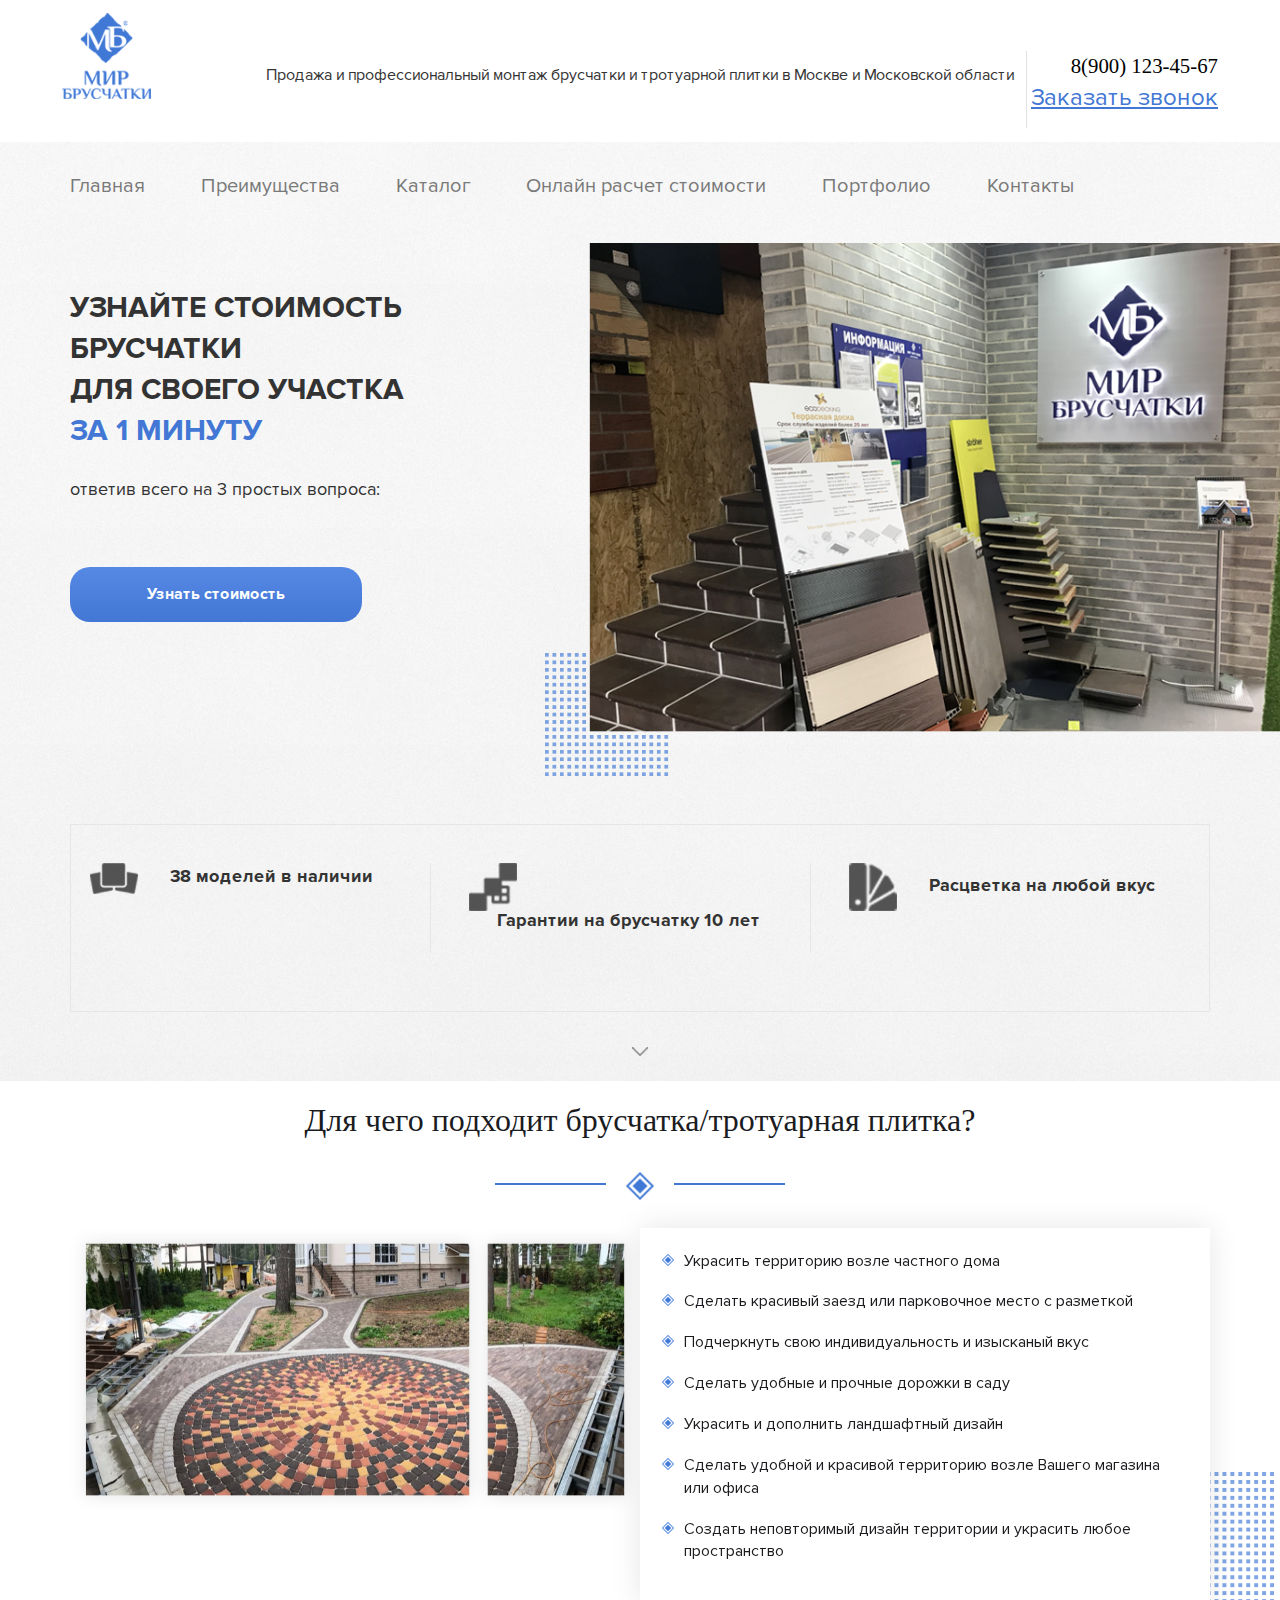
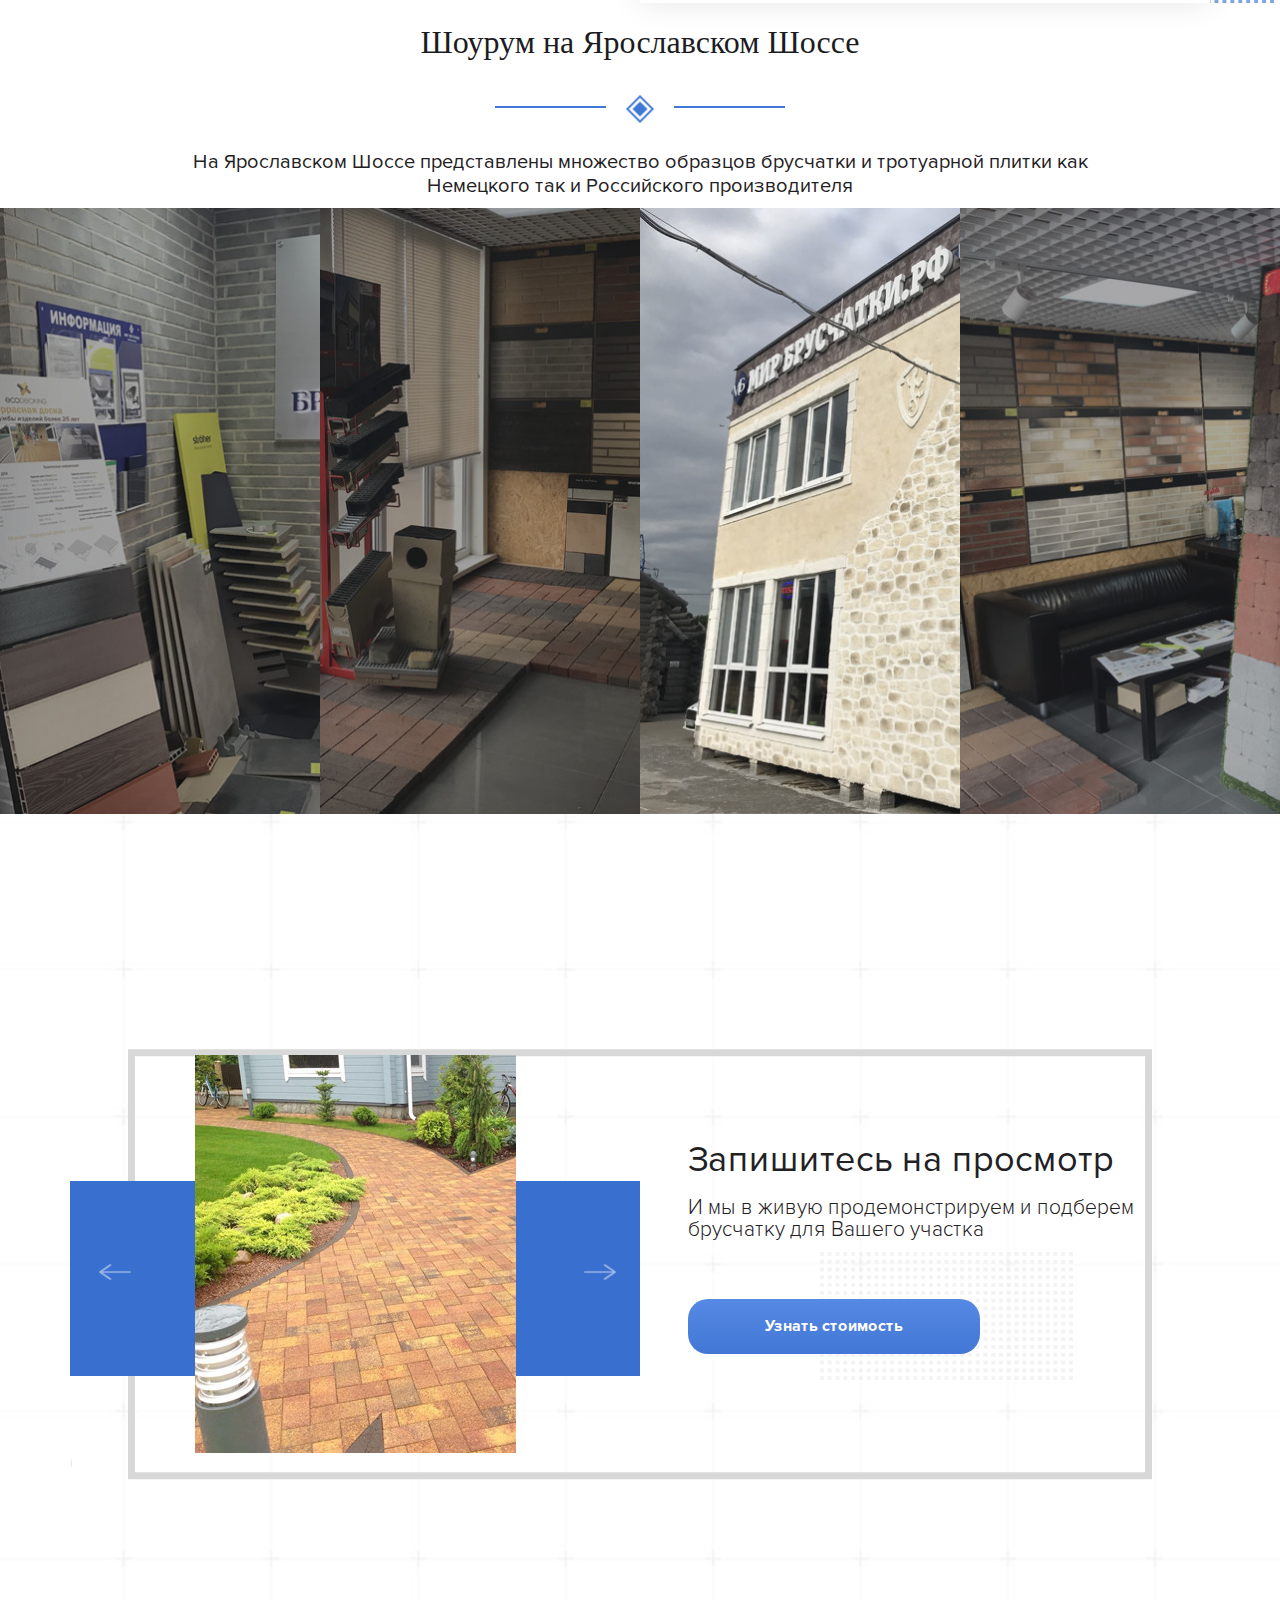
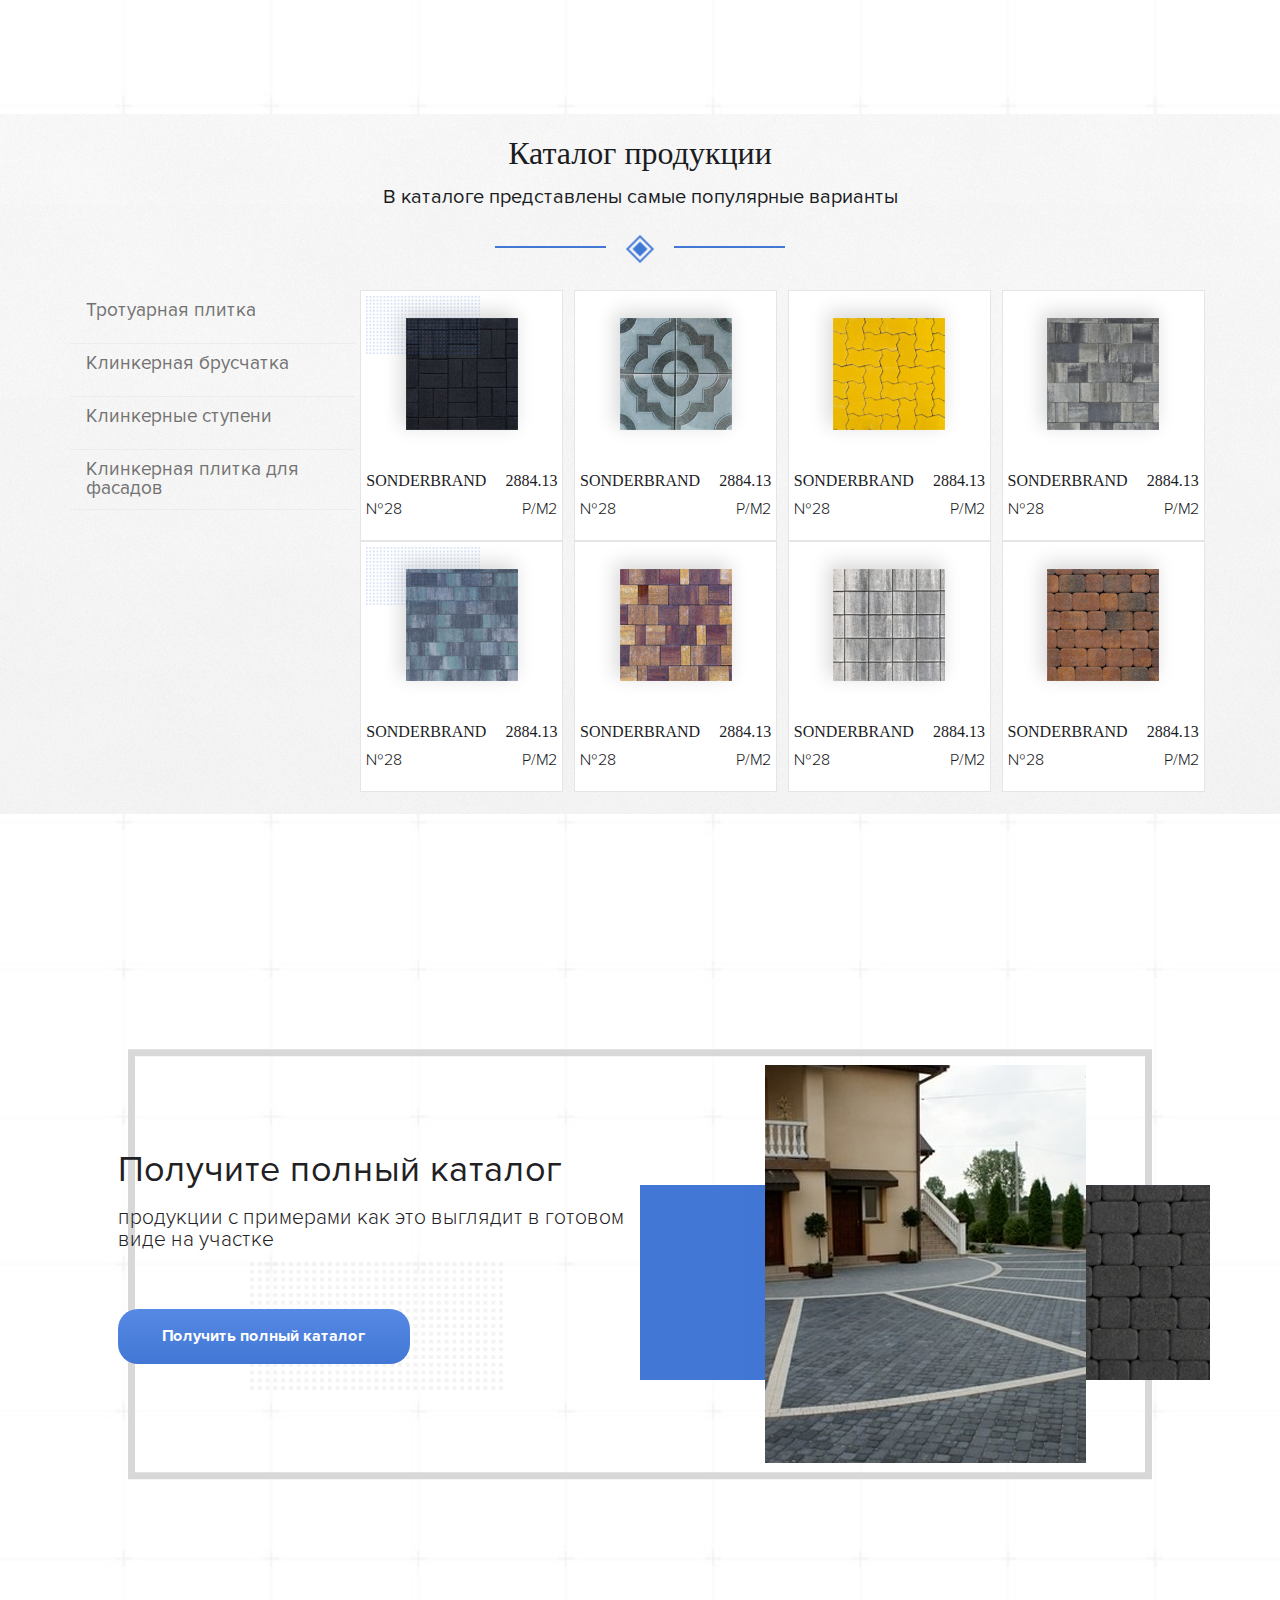
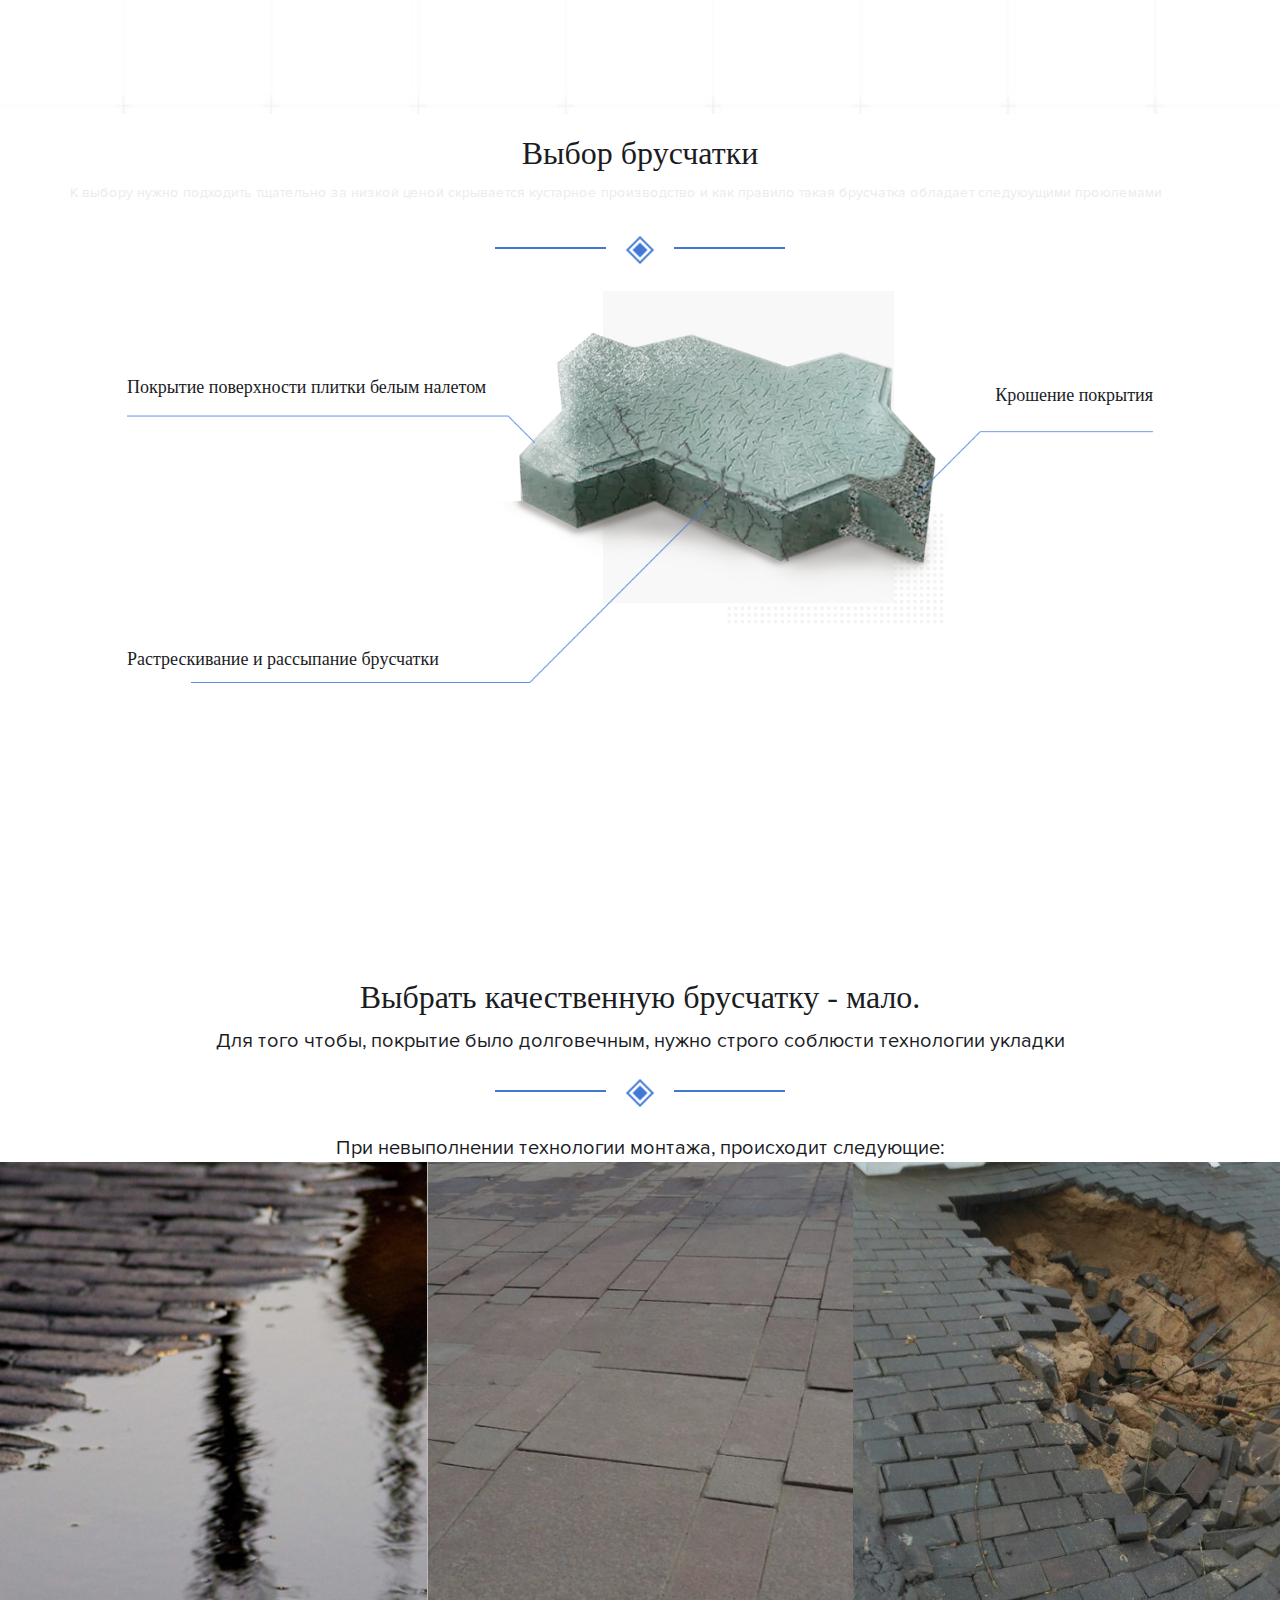
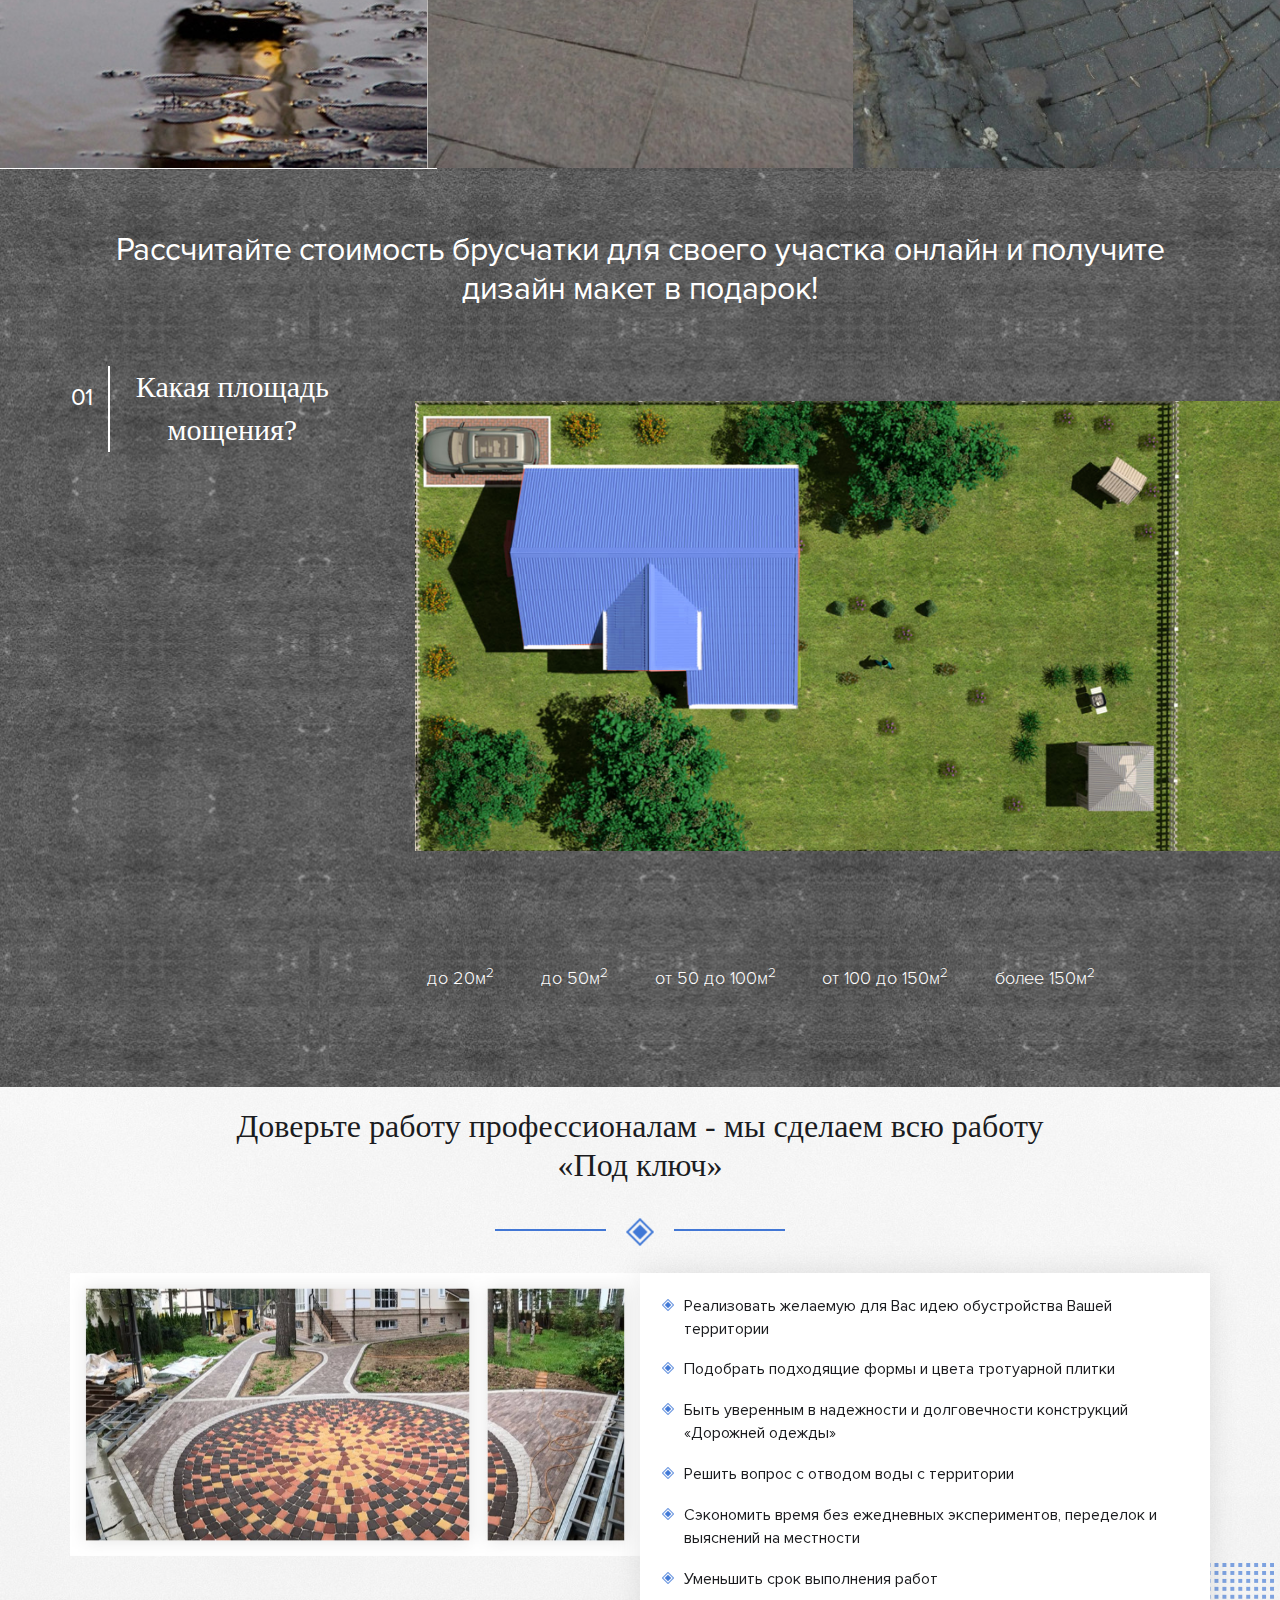
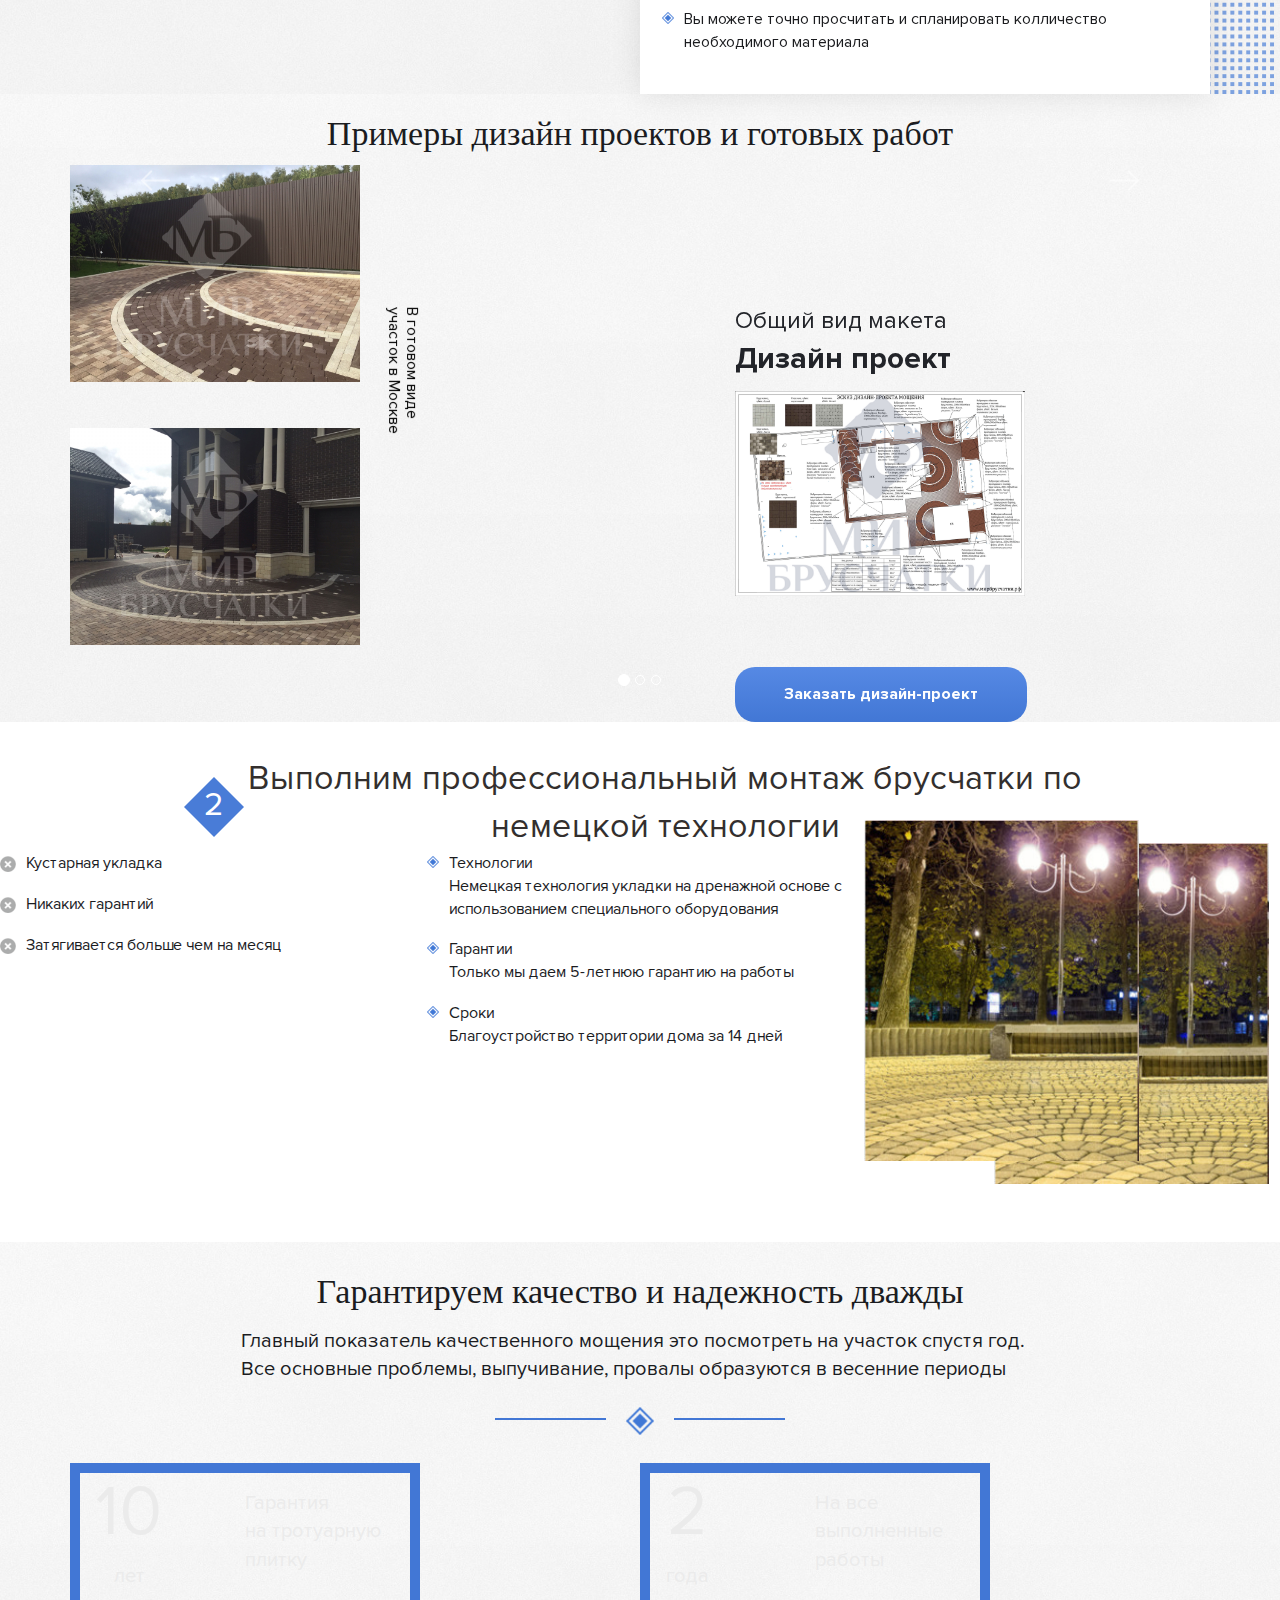
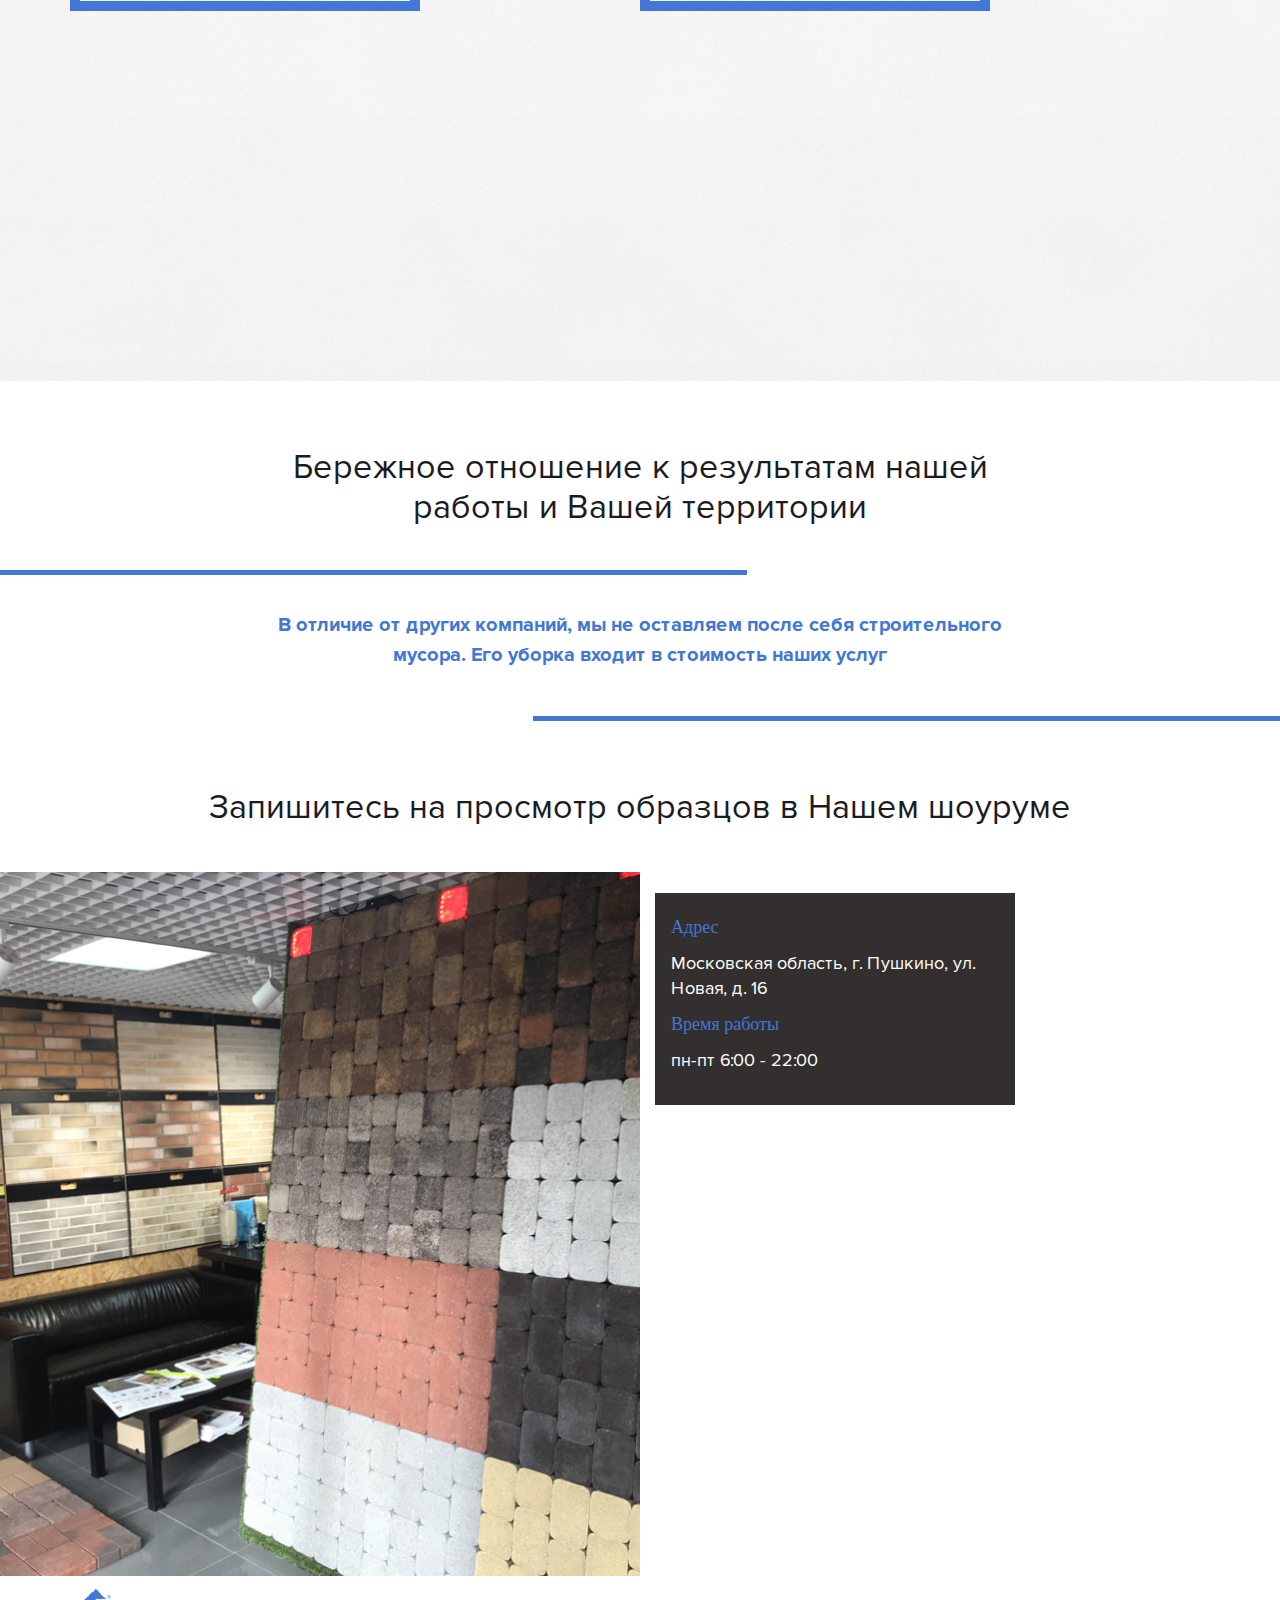
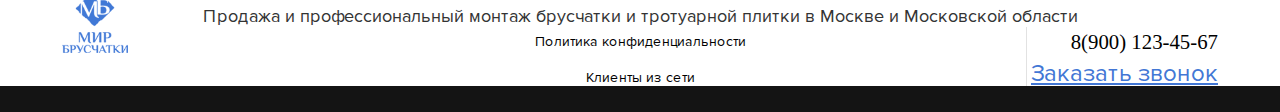
==== index.html @ 3200365f "initial" ====
<!DOCTYPE html>
<html lang="ru">
<head>
<meta charset="utf-8">
<meta http-equiv="X-UA-Compatible" content="IE=edge">
<meta name="viewport" content="width=device-width, initial-scale=1">
<meta name="format-detection" content="telephone=no">
<link rel="shortcut icon" type="image/x-icon" href="logo.png" />
<meta name="description" content="Град Строй строительство домов из газобетона" />
<meta name="keywords" content="строительство домов из газобетона, расчет, смета, заказать" />
<title>Продажа и профессиональный монтаж брусчатки и тротуарной плитки в Москве и Московской области</title>
<link rel="stylesheet" type="text/css" href="css/bootstrap.css">
<link rel="stylesheet" href="css/parallax.css">
<link rel="stylesheet" type="text/css" href="css/style.min.css">
<link rel="stylesheet" type="text/css" href="css/responsive.css">
<style>
/*.wrapper {
margin:auto;
height: 100%;    
}
#header__top{
max-width: 191.25rem;
margin:auto;
}
#header {
position:relative;
height: 100vh;
max-height: 63.19rem;
min-height:50rem;
padding-bottom: 8.813rem;
background-color:#f3f3f1;
padding-top: 1.875rem;
}
.header__order.callback {
background-color: rgb( 124, 195, 63 );
box-shadow: 0.087px 0.25rem 0.5rem 0 rgb( 54, 110, 6 );
width: 14.44rem;
height:3.375rem;
line-height:3.375rem;
margin:auto;
margin-bottom:3.375rem;
margin-top:3.125rem;
font-size: 1.25rem;
font-family: "Proxima Nova Regular";
color: rgb( 255, 255, 255 );
text-align: center;
border-radius: 1.25rem;
display: block;
}
.header__questions {  
font-size:1.563rem;
font-family: "Proxima Nova Regular";
color: rgb( 85, 85, 85 );
text-align: center;
margin-top: 3.75rem;
margin-bottom: 3.75rem;
}
.green_block {
position:absolute;
height: 100vh;
top: 0;
right: 0;
width: 30.9%;
background:url(img/elips.png) no-repeat;
background-size:cover;
background-position:center center;
min-height:50rem;
padding-bottom: 8.813rem;
}
.header_house {
display: block;
position: absolute;
max-width: 30.44rem;
width: 70%;
top: 20%;
left: -20%;
}
.navbar-brand {
position: absolute;
font-size: 1.25rem;
font-family: "Proxima Nova Regular";
color: rgb(120, 191, 59);
line-height: 1.2;
text-align: center;
left: 0;
top: 0; 
}
a.navbar-brand:hover{
color: rgb(120, 191, 59);
cursor: default;
}
a.navbar-brand span {
font-family: "Proxima Nova Regular";
}

.navbar-brand span{
font-weight: normal;
}
.navbar.navbar-default {
background-color: transparent!important;
border: none;  
}
.navbar-default .navbar-nav > li > a { 
font-size: 1.25rem;
font-family: "Proxima Nova Regular";
color:#787878!important;
line-height: 1.2;
text-align: left;
}
.navbar-default .navbar-nav > li:last-child>a{
padding-right: 0!important}
.navbar-default .navbar-nav > li > a:hover{
color: rgb(120, 191, 59)!important;
}
.header__phone {
font-size: 1.5rem;
font-family: "Proxima Nova Light";
color: rgb( 255, 255, 255 );
text-align: left;
display: block;
text-align: right;
}
.callback_link{
border:none;
border-bottom:  0.0625rem solid #fff;
background-color: transparent;
font-size: 1.5rem;
color: #fff;  
position: relative;
margin-bottom: 1.25rem;
display: block;
float: right;
}
.header__activity {
font-size: 2.063rem;
font-family: "Proxima Nova Regular";
color: rgb(85, 85, 85);
line-height: 1.2;
text-align: left;
z-index: 14;
margin-top: 10%;
}
.sum_notchanged {
font-size:1.375rem;
font-family: "Proxima Nova Regular ";
color: rgb(53, 52, 52);
line-height: 1.2;
text-align: center;
}
.header__activity span,
.result,
.sum_notchanged span {
color: rgb(120, 191, 59);
}*/
</style>
</head>
<body>
<!-- <div class="wrapper"> --> 
<header class="container-fluid" id ="header">

  <div id="header__top">   
    <img class="header__logo" src="img/logo.png" alt="Логотип">
    <div class="col-md-12 col-sm-12">
      <p class="header__top_title">Продажа и профессиональный монтаж брусчатки и тротуарной плитки в Москве и Московской области</p>
    </div>
    <div class="phone_container">
         <div class="contacts__content">
           <a href="tel:+8900" class="header__phone"><i class="fa fa-phone header" aria-hidden="true"></i>8(900) 123-45-67</a>
           <a class="header__order callback_link" href="#" data-target=".modal_callback" data-toggle="modal"> Заказать звонок</a>
          </div>                    
     </div>
    </div>
</header>
<div class="container-fluid main__screen gradient">    

  <div class="container">
   <nav class="navbar navbar-default navbar-static-top">
        <div class="navbar-header">
          <button type="button" class="navbar-toggle collapsed" data-toggle="collapse" data-target="#bs-example-navbar-collapse-1" aria-expanded="false">
            <span class="sr-only">Toggle navigation</span>
            <span class="icon-bar"></span>
            <span class="icon-bar"></span>
            <span class="icon-bar"></span>
          </button>          
        </div>       
        <div class="collapse navbar-collapse scroll-nav" id="bs-example-navbar-collapse-1" >
          <ul class="nav navbar-nav">
            <li><a href="#select_house">Главная</a></li>
            <li><a href="#beton">Преимущества</a></li>
            <li><a href="#reviews">Каталог</a></li> 
            <li><a href="#test">Онлайн расчет стоимости</a></li>
            <li><a href="#beton">Портфолио</a></li>
            <li><a href="#reviews">Контакты</a></li>            
          </ul>          
        </div><!-- /.navbar-collapse -->      
      </nav>

      <div class="col-md-12">
        <div class="col-md-5">

      <h1 class="header__activity">Узнайте стоимость брусчатки <br class="breaks">для своего участка<br class="breaks">
     <span>за 1 минуту</span></h1> 
     <p class="header__questions">ответив всего на 3 простых вопроса:</p>
     <a href="#test" class="header__order callback button__hover">Узнать стоимость</a><br>
      </div>

      <div class="col-md-7">
      <img class="main_screen__image" src="img/main.png" alt="Брусчатка">
      </div>
     </div>


     <div class="col-md-12 header__icon_container">
       <div class="col-md-4">
        <div class="header__icon">
          <img class="header__icon_image" src="img/icon_main1.png" alt="Иконка">
           <span class="header__icon_text">38 моделей в наличии</span>
        </div>
       </div>

       <div class="col-md-4">
        <div class="header__icon">
          <img class="header__icon_image" src="img/icon_main2.png" alt="Иконка">
           <span class="header__icon_text">Гарантии на брусчатку 10 лет</span>
        </div>
       </div>

       <div class="col-md-4">
        <div class="header__icon last">
          <img class="header__icon_image" src="img/icon3_main.png" alt="Иконка">
           <span class="header__icon_text">Расцветка на любой вкус</span>
        </div>
       </div>


     </div>
    

    <a ><img class="scroll_down" src="img/arrow_down.png" alt="Стрелка"></a>
   </div>

</div>

</header>

<div class="clearfix"></div>


<!-- Второй блок - слайдер -->
<section  class="container-fluid" id="usage">
  <div class="container">
  <h2 class="section__title">Для чего подходит брусчатка/тротуарная плитка?</h2>
  <div class="title__imageunderline">
    <p class="image__border">
     <img class="romb_line" src="img/icon_romb.png" alt="Ромб">
    </p>
  </div>
<div class="col-md-12">
  <div class="col-md-6">
     <div id="carousel-example-generic_usage" class="carousel slide" data-ride="carousel">
              <!-- SLIDES -->
              <div class="carousel-inner" role="listbox">
                <div class="item active">
                  <img class="examples_slides" alt="Примеры работ" src="img/usage1.jpg">                  
                </div>
                <div class="item">
                  <img class="examples_slides" alt="Примеры работ" src="img/usage1.jpg">
                  
                </div>

                <div class="item">
                 <img class="examples_slides" alt="Примеры работ" src="img/usage1.jpg">
                  
            </div>                             
          </div>
              <!-- LEFT-RIGHT -->
              <a class="left carousel-control" href="#carousel-example-generic_usage" role="button" data-slide="prev">               
                  <img class="arrows arrow_left" src="img/arrow-left.png" alt="previous">              
              </a>
              <a class="right carousel-control" href="#carousel-example-generic_usage" role="button" data-slide="next">               
                  <img class="arrows arrow_right" src="img/arrow-right.png" alt="next">             
              </a>                            
            </div>

  </div>
<div class="col-md-6 usage__contant">
  <img class="usage__grid" src="img/usage_grid.png" alt="Сетка">
   <div class="usage__block">
    <div class="usage__line"> 
    <span class="usage__icon"></span>
    <span class="usage__text">Украсить территорию возле частного дома</span>
    </div>
    <div class="usage__line"> 
    <span class="usage__icon"></span>
    <span class="usage__text">Сделать красивый заезд или парковочное место с разметкой</span>
    </div>
    <div class="usage__line"> 
    <span class="usage__icon"></span>
    <span class="usage__text">Подчеркнуть свою индивидуальность и изысканый вкус</span>
    </div>
    <div class="usage__line"> 
    <span class="usage__icon"></span>
    <span class="usage__text"> Сделать удобные и прочные дорожки в саду</span>
    </div>
    <div class="usage__line"> 
    <span class="usage__icon"></span>
    <span class="usage__text">Украсить и дополнить ландшафтный дизайн</span>
    </div>
    <div class="usage__line"> 
    <span class="usage__icon"></span>
    <span class="usage__text"> Сделать удобной и красивой территорию возле Вашего магазина или офиса</span>
    </div>
    <div class="usage__line"> 
    <span class="usage__icon"></span>
    <span class="usage__text">Создать неповторимый дизайн территории и украсить любое пространство</span>
    </div>        
   </div> 
  </div>
</div>
  
</div><!-- Контейнер -->
</section>

<!-- Третий блок - шоурум -->
<section  class="container-fluid" id="showroom">
<div class="container">
<h2 class="section__title">Шоурум на Ярославском Шоссе</h2>
  <div class="title__imageunderline">
    <p class="image__border">
     <img class="romb_line" src="img/icon_romb.png" alt="Ромб">
    </p>
  </div>
  <p class="showroom__subtitle">На Ярославском Шоссе представлены множество образцов брусчатки и тротуарной плитки как <br class="breaks"> Немецкого так и Российского производителя</p>
</div>

<div class="showroom__gallery col-md-12">
  <div class="showroom__gallery_item col-md-3"><img class="showroom_image" src="img/showroom1.jpg"></div>
  <div class="showroom__gallery_item col-md-3"><img class="showroom_image" src="img/showroom2.jpg"></div>
  <div class="showroom__gallery_item col-md-3"><img class="showroom_image" src="img/showroom3.jpg"></div>
  <div class="showroom__gallery_item col-md-3"><img class="showroom_image" src="img/showroom4.jpg"></div>
</div>
</section>


<!-- Четвертый блок  -->
<section  class="container-fluid decor parallax" id="sign_up">
<!-- <img class="black_bottom" src="img/black_bottom.png" alt="Фигура">
<img class="black_left" src="img/black_left.png" alt="Фигура">
<img class="black_middle" src="img/black_middle.png" alt="Фигура">
<img class="black_top" src="img/black_top.png" alt="Фигура">
<img class="black_topright" src="img/black_topright.png" alt="Фигура"> -->
<div class="inner_bottomblock">
</div>
<div class="container section__content">
<div class="col-md-12">
  <div class="col-md-6">              
    <div class="carousel__container">
      <div class="blue_block_arrow">             
      </div>         

     <div id="carousel-example-generic_sign_up" class="carousel slide" data-ride="carousel">
              <!-- SLIDES -->
              <div class="carousel-inner" role="listbox">
                <div class="item active">
                  <img class="sign_slides" alt="Примеры работ" src="img/sign1.jpg">i                  
                </div>
                <div class="item">
                  <img class="sign_slides" alt="Примеры работ" src="img/sign2.jpg">
                  
                </div>

               <!--  <div class="item">
                 <img class="sign_slides" alt="Примеры работ" src="img/sign1.jpg">
                  
            </div>     -->                         
          </div>

            <a class="left carousel-control" href="#carousel-example-generic_sign_up" role="button" data-slide="prev">               
                  <img class="arrows arrow_left" src="img/arrow-left.png" alt="previous">              
              </a>
              <a class="right carousel-control" href="#carousel-example-generic_sign_up" role="button" data-slide="next">               
                  <img class="arrows arrow_right" src="img/arrow-right.png" alt="next">
              </a> 


            </div>
      </div>
   </div>
   <div class="col-md-6 sign__content">
      <p class="sign__title">Запишитесь на просмотр</p>
       <p class="sign__subtitle">И мы в живую продемонстрируем и подберем брусчатку для Вашего участка</p>
       <div class="sign__buttonblock">

         <a href="#test" class="header__order sign__grid_button callback button__hover">Узнать стоимость</a>
         <img class="sign__grid" src="img/grid.png" alt="Сетка">

       </div>
    </div>
  </div>
  
  </div><!-- Контейнер -->
  <div class="bg__foo"></div>  
</section>



<!-- Пятый блок -каталог -->
<div class="container-fluid gradient" id="catalog">
  <div class="container">
    <h2 class="section__title">Каталог продукции</h2>
    <p class="catalog__subtitle">В каталоге представлены самые популярные варианты</p>
    <div class="title__imageunderline">
    <p class="image__border">
     <img class="romb_line" src="img/icon_romb.png" alt="Ромб">
    </p>
  </div>
    <div class="col-md-12">
      <div class="col-md-3">
   <ul class="nav nav-tabs" role="tablist">
  <li class="nav-item">
    <a class="nav-link active" href="#plitka" role="tab" data-toggle="tab">Тротуарная плитка</a>
  </li>
  <li class="nav-item">
    <a class="nav-link" href="#bruschatka" role="tab" data-toggle="tab">Клинкерная брусчатка</a>
  </li>
  <li class="nav-item">
    <a class="nav-link" href="#steps" role="tab" data-toggle="tab">Клинкерные ступени</a>
  </li>
    <li class="nav-item">
    <a class="nav-link" href="#fasade" role="tab" data-toggle="tab">Клинкерная плитка для фасадов</a>
  </li>
  </ul>
</div>
<div class="col-md-9">

  <!-- Tab panes -->
<div class="tab-content">
  <div role="tabpanel" class="tab-pane fade in active" id="plitka">
    <div class="col-md-12">
      <div class="col-md-3">
        <div class="catalog__card">
          <img  class="catalog__grid" src="img/catalog_grid.png" alt="Сетка">
          <img class="catalog__image" src="catalog/plitka/1.jpg" alt="Каталог образцов">
          <p class="price">Sonderbrand  <span>2884.13</span></p>
           <p class="extra_info">№28  <span>р/м2</span></p>
        </div>
      </div>

      <div class="col-md-3">
        <div class="catalog__card">
          <img class="catalog__image" src="catalog/plitka/2.jpg" alt="Каталог образцов">
          <p class="price">Sonderbrand  <span>2884.13</span></p>
           <p class="extra_info">№28  <span>р/м2</span></p>
        </div>
      </div>

      <div class="col-md-3">
        <div class="catalog__card">
          <img class="catalog__image" src="catalog/plitka/3.jpg" alt="Каталог образцов">
          <p class="price">Sonderbrand  <span>2884.13</span></p>
           <p class="extra_info">№28  <span>р/м2</span></p>
        </div>
      </div>

      <div class="col-md-3">
        <div class="catalog__card">
          <img class="catalog__image" src="catalog/plitka/4.jpg" alt="Каталог образцов">
          <p class="price">Sonderbrand  <span>2884.13</span></p>
           <p class="extra_info">№28  <span>р/м2</span></p>
        </div>
      </div>
    </div>


    <div class="col-md-12">
      <div class="col-md-3">
        <div class="catalog__card">
          <img  class="catalog__grid" src="img/catalog_grid.png" alt="Сетка">
          <img class="catalog__image" src="catalog/plitka/5.jpg" alt="Каталог образцов">
          <p class="price">Sonderbrand  <span>2884.13</span></p>
           <p class="extra_info">№28  <span>р/м2</span></p>
        </div>
      </div>

      <div class="col-md-3">
        <div class="catalog__card">
          <img class="catalog__image" src="catalog/plitka/6.jpg" alt="Каталог образцов">
          <p class="price">Sonderbrand  <span>2884.13</span></p>
           <p class="extra_info">№28  <span>р/м2</span></p>
        </div>
      </div>

      <div class="col-md-3">
        <div class="catalog__card">
          <img class="catalog__image" src="catalog/plitka/7.jpg" alt="Каталог образцов">
          <p class="price">Sonderbrand  <span>2884.13</span></p>
           <p class="extra_info">№28  <span>р/м2</span></p>
        </div>
      </div>

      <div class="col-md-3">
        <div class="catalog__card">
          <img class="catalog__image" src="catalog/plitka/8.jpg" alt="Каталог образцов">
          <p class="price">Sonderbrand  <span>2884.13</span></p>
           <p class="extra_info">№28  <span>р/м2</span></p>
        </div>
      </div>
    </div>



  </div>
  <div role="tabpanel" class="tab-pane fade" id="bruschatka">

 <div class="col-md-12">
      <div class="col-md-3">
        <div class="catalog__card">
          <img  class="catalog__grid" src="img/catalog_grid.png" alt="Сетка">
          <img class="catalog__image" src="catalog/plitka/1.jpg" alt="Каталог образцов">
          <p class="price">Sonderbrand  <span>2884.13</span></p>
           <p class="extra_info">№28  <span>р/м2</span></p>
        </div>
      </div>

      <div class="col-md-3">
        <div class="catalog__card">
          <img class="catalog__image" src="catalog/plitka/2.jpg" alt="Каталог образцов">
          <p class="price">Sonderbrand  <span>2884.13</span></p>
           <p class="extra_info">№28  <span>р/м2</span></p>
        </div>
      </div>

      <div class="col-md-3">
        <div class="catalog__card">
          <img class="catalog__image" src="catalog/plitka/3.jpg" alt="Каталог образцов">
          <p class="price">Sonderbrand  <span>2884.13</span></p>
           <p class="extra_info">№28  <span>р/м2</span></p>
        </div>
      </div>

      <div class="col-md-3">
        <div class="catalog__card">
          <img class="catalog__image" src="catalog/plitka/4.jpg" alt="Каталог образцов">
          <p class="price">Sonderbrand  <span>2884.13</span></p>
           <p class="extra_info">№28  <span>р/м2</span></p>
        </div>
      </div>
    </div>


    <div class="col-md-12">
      <div class="col-md-3">
        <div class="catalog__card">
          <img  class="catalog__grid" src="img/catalog_grid.png" alt="Сетка">
          <img class="catalog__image" src="catalog/plitka/5.jpg" alt="Каталог образцов">
          <p class="price">Sonderbrand  <span>2884.13</span></p>
           <p class="extra_info">№28  <span>р/м2</span></p>
        </div>
      </div>

      <div class="col-md-3">
        <div class="catalog__card">
          <img class="catalog__image" src="catalog/plitka/6.jpg" alt="Каталог образцов">
          <p class="price">Sonderbrand  <span>2884.13</span></p>
           <p class="extra_info">№28  <span>р/м2</span></p>
        </div>
      </div>

      <div class="col-md-3">
        <div class="catalog__card">
          <img class="catalog__image" src="catalog/plitka/7.jpg" alt="Каталог образцов">
          <p class="price">Sonderbrand  <span>2884.13</span></p>
           <p class="extra_info">№28  <span>р/м2</span></p>
        </div>
      </div>

      <div class="col-md-3">
        <div class="catalog__card">
          <img class="catalog__image" src="catalog/plitka/8.jpg" alt="Каталог образцов">
          <p class="price">Sonderbrand  <span>2884.13</span></p>
           <p class="extra_info">№28  <span>р/м2</span></p>
        </div>
      </div>
    </div>



  </div>
  <div role="tabpanel" class="tab-pane fade" id="steps">

 <div class="col-md-12">
      <div class="col-md-3">
        <div class="catalog__card">
          <img  class="catalog__grid" src="img/catalog_grid.png" alt="Сетка">
          <img class="catalog__image" src="catalog/plitka/1.jpg" alt="Каталог образцов">
          <p class="price">Sonderbrand  <span>2884.13</span></p>
           <p class="extra_info">№28  <span>р/м2</span></p>
        </div>
      </div>

      <div class="col-md-3">
        <div class="catalog__card">
          <img class="catalog__image" src="catalog/plitka/2.jpg" alt="Каталог образцов">
          <p class="price">Sonderbrand  <span>2884.13</span></p>
           <p class="extra_info">№28  <span>р/м2</span></p>
        </div>
      </div>

      <div class="col-md-3">
        <div class="catalog__card">
          <img class="catalog__image" src="catalog/plitka/3.jpg" alt="Каталог образцов">
          <p class="price">Sonderbrand  <span>2884.13</span></p>
           <p class="extra_info">№28  <span>р/м2</span></p>
        </div>
      </div>

      <div class="col-md-3">
        <div class="catalog__card">
          <img class="catalog__image" src="catalog/plitka/4.jpg" alt="Каталог образцов">
          <p class="price">Sonderbrand  <span>2884.13</span></p>
           <p class="extra_info">№28  <span>р/м2</span></p>
        </div>
      </div>
    </div>


    <div class="col-md-12">
      <div class="col-md-3">
        <div class="catalog__card">
          <img  class="catalog__grid" src="img/catalog_grid.png" alt="Сетка">
          <img class="catalog__image" src="catalog/plitka/5.jpg" alt="Каталог образцов">
          <p class="price">Sonderbrand  <span>2884.13</span></p>
           <p class="extra_info">№28  <span>р/м2</span></p>
        </div>
      </div>

      <div class="col-md-3">
        <div class="catalog__card">
          <img class="catalog__image" src="catalog/plitka/6.jpg" alt="Каталог образцов">
          <p class="price">Sonderbrand  <span>2884.13</span></p>
           <p class="extra_info">№28  <span>р/м2</span></p>
        </div>
      </div>

      <div class="col-md-3">
        <div class="catalog__card">
          <img class="catalog__image" src="catalog/plitka/7.jpg" alt="Каталог образцов">
          <p class="price">Sonderbrand  <span>2884.13</span></p>
           <p class="extra_info">№28  <span>р/м2</span></p>
        </div>
      </div>

      <div class="col-md-3">
        <div class="catalog__card">
          <img class="catalog__image" src="catalog/plitka/8.jpg" alt="Каталог образцов">
          <p class="price">Sonderbrand  <span>2884.13</span></p>
           <p class="extra_info">№28  <span>р/м2</span></p>
        </div>
      </div>
    </div>


  </div>
  <div role="tabpanel" class="tab-pane fade" id="fasade">
 <div class="col-md-12">
      <div class="col-md-3">
        <div class="catalog__card">
          <img  class="catalog__grid" src="img/catalog_grid.png" alt="Сетка">
          <img class="catalog__image" src="catalog/plitka/1.jpg" alt="Каталог образцов">
          <p class="price">Sonderbrand  <span>2884.13</span></p>
           <p class="extra_info">№28  <span>р/м2</span></p>
        </div>
      </div>

      <div class="col-md-3">
        <div class="catalog__card">
          <img class="catalog__image" src="catalog/plitka/2.jpg" alt="Каталог образцов">
          <p class="price">Sonderbrand  <span>2884.13</span></p>
           <p class="extra_info">№28  <span>р/м2</span></p>
        </div>
      </div>

      <div class="col-md-3">
        <div class="catalog__card">
          <img class="catalog__image" src="catalog/plitka/3.jpg" alt="Каталог образцов">
          <p class="price">Sonderbrand  <span>2884.13</span></p>
           <p class="extra_info">№28  <span>р/м2</span></p>
        </div>
      </div>

      <div class="col-md-3">
        <div class="catalog__card">
          <img class="catalog__image" src="catalog/plitka/4.jpg" alt="Каталог образцов">
          <p class="price">Sonderbrand  <span>2884.13</span></p>
           <p class="extra_info">№28  <span>р/м2</span></p>
        </div>
      </div>
    </div>


    <div class="col-md-12">
      <div class="col-md-3">
        <div class="catalog__card">
          <img  class="catalog__grid" src="img/catalog_grid.png" alt="Сетка">
          <img class="catalog__image" src="catalog/plitka/5.jpg" alt="Каталог образцов">
          <p class="price">Sonderbrand  <span>2884.13</span></p>
           <p class="extra_info">№28  <span>р/м2</span></p>
        </div>
      </div>

      <div class="col-md-3">
        <div class="catalog__card">
          <img class="catalog__image" src="catalog/plitka/6.jpg" alt="Каталог образцов">
          <p class="price">Sonderbrand  <span>2884.13</span></p>
           <p class="extra_info">№28  <span>р/м2</span></p>
        </div>
      </div>

      <div class="col-md-3">
        <div class="catalog__card">
          <img class="catalog__image" src="catalog/plitka/7.jpg" alt="Каталог образцов">
          <p class="price">Sonderbrand  <span>2884.13</span></p>
           <p class="extra_info">№28  <span>р/м2</span></p>
        </div>
      </div>

      <div class="col-md-3">
        <div class="catalog__card">
          <img class="catalog__image" src="catalog/plitka/8.jpg" alt="Каталог образцов">
          <p class="price">Sonderbrand  <span>2884.13</span></p>
           <p class="extra_info">№28  <span>р/м2</span></p>
        </div>
      </div>
    </div>


  </div>

</div>
</div>
</div>


  </div>
</div>


<!-- Мобильный каталог  -->

<div class="container-fluid gradient" id="mobile_catalog">
<div class="container">
    <div class="tab">
      <input id="tab-one" type="checkbox" name="tabs">
      <label for="tab-one">Label One</label>
      <div class="tab-content">
        <p>Каталог</p>
      </div>
    </div>
    <div class="tab">
      <input id="tab-two" type="checkbox" name="tabs">
      <label for="tab-two">Label Two</label>
      <div class="tab-content">
        <p>Каталог</p>
      </div>
    </div>
    <div class="tab">
      <input id="tab-three" type="checkbox" name="tabs">
      <label for="tab-three">Label Three</label>
      <div class="tab-content">
        <p>Каталог</p>
      </div>
    </div>
</div>
</div>


<!-- Шестой блок получить каталог -->


<!-- Четвертый блок  -->
<section  class="container-fluid decor parallax" id="get_catalog">
<div class="inner_bottomblock">
</div>
<div class="container section__content">
<div class="col-md-12">

   <div class="col-md-6 sign__content">
      <p class="sign__title">Получите полный каталог</p>
       <p class="sign__subtitle">продукции с примерами как это выглядит в готовом виде на участке</p>
       <div class="sign__buttonblock">

         <a href="#test" class="header__order sign__grid_button callback button__hover">Получить полный каталог</a>
         <img class="sign__grid" src="img/grid.png" alt="Сетка">

       </div>
    </div>


  <div class="col-md-6">              
    <div class="carousel__container">
      <div class="blue_block_arrow catalog">             
      </div>         

     <div id="carousel-example-generic_sign_up" class="carousel slide" data-ride="carousel">
              <!-- SLIDES -->
              <div class="carousel-inner" role="listbox">
                <div class="item active">
                  <img class="sign_slides" alt="Примеры работ" src="img/catalog1.png">                  
                </div>
                <!-- <div class="item">
                  <img class="sign_slides" alt="Примеры работ" src="img/sign1.jpg">
                  
                </div> -->

                <!-- <div class="item">
                 <img class="sign_slides" alt="Примеры работ" src="img/sign1.jpg">
                  
            </div>    -->                          
          </div>

            <!-- <a class="left carousel-control" href="#carousel-example-generic_sign_up" role="button" data-slide="prev">               
                  <img class="arrows arrow_left" src="img/arrow-left.png" alt="previous">              
              </a>
              <a class="right carousel-control" href="#carousel-example-generic_sign_up" role="button" data-slide="next">               
                  <img class="arrows arrow_right" src="img/arrow-right.png" alt="next">
              </a>  -->


            </div>
      </div>
   </div>

  </div>
  
  </div><!-- Контейнер -->
  <div class="bg__foo"></div>  
</section>




<!--  -выбор брусчатка по схеме-->
<section  class="container-fluid" id="select_product">
  <div class="container">
    <h2 class="section__title">Выбор брусчатки</h2>
    <p class="section__subtitle">К выбору нужно подходить тщательно за низкой ценой скрывается кустарное производство и как правило такая брусчатка обладает следуюущими проюлемами</p>
    <div class="title__imageunderline">
       <p class="image__border">
        <img class="romb_line" src="img/icon_romb.png" alt="Ромб">
       </p>
    </div>


<div class="select_product_bg col-md-12">
  <img class="schema_image" src="img/schema.png" alt="Схема">

  <span class="defect__text defect__text1">Покрытие поверхности плитки белым налетом</span>
  <span class="defect__text defect__text2">Крошение покрытия</span>
  <span class="defect__text defect__text3">Растрескивание и рассыпание брусчатки</span>

 
  </div> 
  <!--  </div> -->
</section>







<!--  -выбор брусчатка-->
<section  class="container-fluid" id="select">
<div class="container">
<h2 class="section__title">Выбрать качественную брусчатку - мало.</h2>
<p class="catalog__subtitle">Для того чтобы, покрытие было долговечным, нужно строго соблюсти технологии укладки</p>
  <div class="title__imageunderline">
    <p class="image__border">
     <img class="romb_line" src="img/icon_romb.png" alt="Ромб">
    </p>
  </div>
  <p class="catalog__subtitle">При невыполнении технологии монтажа, происходит следующие:</p>
</div>

<div class="showroom__gallery col-md-12">
  <div class="showroom__gallery_item col-md-4"><img class="showroom_image" src="img/select1.jpg"></div>
  <div class="showroom__gallery_item col-md-4"><img class="showroom_image" src="img/select2.jpg"></div>
  <div class="showroom__gallery_item col-md-4"><img class="showroom_image" src="img/select3.jpg"></div>
  </div>
</section>






<div class="clearfix"></div>

<section id="test" class="container-fluid">
<div class="container">
  <h2 class="count">Рассчитайте стоимость брусчатки для своего участка онлайн и получите дизайн макет в подарок!</span></h2>  
  


  <form id="msform" action="mail.php" method="POST" onsubmit="yaCounter.reachGoal ('TEST'); return true;"  >


    <fieldset  class="double_section question tests__questions"> 
     <!--   <input type="text" id="square" name="square"  value="" /> -->
    <div class="container">
      <div class="col-md-12">
         <div class="col-md-3">
            <div class="col-md-12">
              <div class="col-md-1">
                  <span class="question_number">01</span>
              </div>
              <div class="col-md-11">
                <p class="test_question">Какая площадь мощения?</p>
              </div>
           </div>
         </div> <!-- 3 колонки -->

   <div class="col-md-9">
      <div class="plan__container"> 
        <!-- <img id="less20" src="img/calculator/more20_bg.png" alt="Схема двора"> -->
       <!--  <img id="less50" src="img/calculator/less50-_bg.png" alt="Схема двора"> -->
         <!--  <img id="more50" src="img/calculator/bg50.png" alt="Схема двора">  -->
          <img id="more100" src="img/calculator/shorter.png" alt="Схема двора"> 
        <!-- <img id="more150" src="img/calculator/longer.png" alt="Схема двора">   
         <img class="plan__image" src="img/calculator/square3.png" alt="Схема двора"> -->
      </div>

      <div class="variants">
          <p class="variants_text">до  20м<sup>2</sup></p>
          <p class="variants_text">до  50м<sup>2</sup></p>
          <p class="variants_text">от 50 до  100м<sup>2</sup></p>
          <p class="variants_text">от 100 до  150м<sup>2</sup></p>
          <p class="variants_text">более 150м<sup>2</sup></p>
      </div>

    </div><!-- 9 колонки
  </div><!-- 12 колонки -->

</div><!-- контейнер -->       
</fieldset>


  </form>


</div>
</section>
 






<!-- Дизайн проект  -->
<section  class="container-fluid gradient" id="design">
  <div class="container">
  <h2 class="section__title">Доверьте работу профессионалам - мы сделаем всю работу <br class="breaks">
«Под ключ»</h2>
  <div class="title__imageunderline">
    <p class="image__border">
     <img class="romb_line" src="img/icon_romb.png" alt="Ромб">
    </p>
  </div>
<div class="col-md-12">
  <div class="col-md-6">
     <div id="carousel-example-generic_design" class="carousel slide" data-ride="carousel">
              <!-- SLIDES -->
              <div class="carousel-inner" role="listbox">
                <div class="item active">
                  <img class="examples_slides" alt="Примеры работ" src="img/usage1.jpg">                  
                </div>
                <div class="item">
                  <img class="examples_slides" alt="Примеры работ" src="img/usage1.jpg">
                  
                </div>

                <div class="item">
                 <img class="examples_slides" alt="Примеры работ" src="img/usage1.jpg">
                  
            </div>                             
          </div>
              <!-- LEFT-RIGHT -->
              <a class="left carousel-control" href="#carousel-example-generic_design" role="button" data-slide="prev">               
                  <img class="arrows arrow_left" src="img/arrow-left.png" alt="previous">              
              </a>
              <a class="right carousel-control" href="#carousel-example-generic_design" role="button" data-slide="next">               
                  <img class="arrows arrow_right" src="img/arrow-right.png" alt="next">             
              </a>                            
            </div>

  </div>
<div class="col-md-6 usage__contant">
  <img class="usage__grid" src="img/usage_grid.png" alt="Сетка">
   <div class="usage__block">
    <div class="usage__line"> 
    <span class="usage__icon"></span>
    <span class="usage__text">Реализовать желаемую для Вас идею обустройства 
     Вашей территории</span>
    </div>
    <div class="usage__line"> 
    <span class="usage__icon"></span>
    <span class="usage__text">Подобрать подходящие формы и цвета тротуарной плитки</span>
    </div>
    <div class="usage__line"> 
    <span class="usage__icon"></span>
    <span class="usage__text">Быть уверенным в надежности и долговечности конструкций «Дорожней одежды»</span>
    </div>
    <div class="usage__line"> 
    <span class="usage__icon"></span>
    <span class="usage__text"> Решить вопрос с отводом воды с территории</span>
    </div>
    <div class="usage__line"> 
    <span class="usage__icon"></span>
    <span class="usage__text">Сэкономить время без ежедневных экспериментов, 
    переделок и выяснений на местности</span>
    </div>
    <div class="usage__line"> 
    <span class="usage__icon"></span>
    <span class="usage__text"> Уменьшить срок выполнения работ</span>
    </div>
    <div class="usage__line"> 
    <span class="usage__icon"></span>
    <span class="usage__text">Вы можете точно просчитать и спланировать колличество необходимого материала</span>
    </div>        
   </div> 
  </div>
  </div>  
</div><!-- Контейнер -->
</section>


    <!-- SLIDER -->
    <section class="container-fluid gradient" id="slider">
     
     <div class="container">
      <h2 class="slider_title">Примеры дизайн проектов и готовых работ</h2>
        <div class="row">
          <div class="col-md-12">
            <div id="carousel-example-generic_examples" class="carousel slide" data-ride="carousel">
              <!-- SLIDES -->
              <div class="carousel-inner" role="listbox">

                <div class="item active">

                  <div class="col-md-12">
                    <div class="col-md-7">
                     <!--  <div class="images__block"> -->
                        <img class="design__imаge" src="design/11.jpg" alt="Дизайн-проект">
                        <p class="vertical_text">В готовом виде <br> <span>участок в Москве</span></p>
                         <img class="design__imаge" src="design/12.jpg" alt="Дизайн-проект">                        
                        <!--  </div> -->
                      </div><!-- 6 колонок -->

                      <div class="col-md-5">
                           <p class="general_view">Общий вид макета<span>
                           Дизайн проект</span></p>
                           <img class="general_image" src="design/general1.jpg" alt="Дизайн проект">

                            <a class="slider_backcall" href="#" data-target=".modal_callback" data-toggle="modal"> Заказать дизайн-проект</a>
                      </div>
                    </div><!-- 12 колонок -->
                </div>

                <div class="item">
                  
                  <div class="col-md-12">
                    <div class="col-md-7">
                     <!--  <div class="images__block"> -->
                        <img class="design__imаge" src="design/11.jpg" alt="Дизайн-проект">
                        <p class="vertical_text">В готовом виде <br> <span>участок в Москве</span></p>
                         <img class="design__imаge" src="design/12.jpg" alt="Дизайн-проект">                        
                        <!--  </div> -->
                      </div><!-- 6 колонок -->

                      <div class="col-md-5">
                           <p class="general_view">Общий вид макета<span>
                           Дизайн проект</span></p>
                           <img class="general_image" src="design/general1.jpg" alt="Дизайн проект">

                           <a class="slider_backcall" href="#" data-target=".modal_callback" data-toggle="modal"> Заказать дизайн-проект</a>
                      </div>
                    </div><!-- 12 колонок -->

                </div>

                <div class="item">
                                    <div class="col-md-12">
                    <div class="col-md-7">
                     <!--  <div class="images__block"> -->
                        <img class="design__imаge" src="design/11.jpg" alt="Дизайн-проект">
                        <p class="vertical_text">В готовом виде <br> <span>участок в Москве</span></p>
                         <img class="design__imаge" src="design/12.jpg" alt="Дизайн-проект">                        
                        <!--  </div> -->
                      </div><!-- 6 колонок -->

                      <div class="col-md-5">
                           <p class="general_view">Общий вид макета<span>
                           Дизайн проект</span></p>
                           <img class="general_image" src="design/general1.jpg" alt="Дизайн проект">
                           <a class="slider_backcall" href="#" data-target=".modal_callback" data-toggle="modal"> Заказать дизайн-проект</a>
                      </div>
                    </div><!-- 12 колонок -->
                </div>
                              

               
              </div>

              <!-- LEFT-RIGHT -->
              <a class="left carousel-control" href="#carousel-example-generic_examples" role="button" data-slide="prev">               
                  <img src="img/arrow-left.png" alt="previous">                
              </a>
              <a class="right carousel-control" href="#carousel-example-generic_examples" role="button" data-slide="next">                
                  <img src="img/arrow-right.png" alt="next">
               
              </a>

              <!-- THUMBNAILS -->
              <ol class="carousel-indicators">
                <li data-target="#carousel-example-generic_examples" data-slide-to="0" class="active">                 
                </li>
                <li data-target="#carousel-example-generic_examples" data-slide-to="1">
                </li>
                <li data-target="#carousel-example-generic_examples" data-slide-to="2">
                </li>
              
              </ol>
            </div>
          </div>
        </div>
      </div>   
    </section>


<div class="container-fluid" id="technology">
 <div class="container">
  <div class="technology__title_container">
     <div class="romb"><span class="number">2</span></div>
       <p class="technology__title"> Выполним профессиональный монтаж брусчатки по<br> немецкой технологии</p>
     </div>
   </div>

   <div class="col-md-12">
    <div class="col-md-4">
      <!-- <div class="technology__grey_container">
        <div class="romb grey"><span class="number">?</span></div>
          <p class="technology__title"> Работая с другими бригадами</p>
        </div>
      </div> -->
    <div class="usage__line"> 
       <span class="technology__icon"></span>
       <span class="usage__text">Кустарная укладка</span>      
     </div> 

     <div class="usage__line"> 
        <span class="technology__icon"></span>
        <span class="usage__text">Никаких гарантий</span>      
      </div> 
       <div class="usage__line"> 
        <span class="technology__icon"></span>
        <span class="usage__text">Затягивается больше чем на месяц</span>      
       </div>
    </div>
     <div class="col-md-4">      
        <div class="usage__line"> 
          <span class="usage__icon"></span>
           <span class="usage__text"><span>Технологии</span><br>
            Немецкая технология укладки на дренажной основе с использованием специального оборудования</span>
         </div>
          <div class="usage__line"> 
          <span class="usage__icon"></span>
           <span class="usage__text"><span>Гарантии</span><br>
            Только мы даем 5-летнюю гарантию на работы</span>
         </div>
          <div class="usage__line"> 
          <span class="usage__icon"></span>
           <span class="usage__text"><span>Сроки</span><br>
            Благоустройство территории дома 
            за 14 дней</span>        
       </div>
   </div>

      <div class="col-md-4">
       <div class="technology__image_container">
         <img  class="technology_image up" src="img/technology_image.jpg" alt="Технология">
         <img  class="technology_image down" src="img/technology_image.jpg" alt="Технология">
       </div>

      </div>

</div>

</div>



<div id="guarantee" class="container-fluid gradient parallax">
    <!--  <img class="black_block guarantee__right" src="img/guarantee_blackright.png" alt="Фигура"> -->
  <div class="container">
    <p class="guarantee__title">Гарантируем качество и надежность дважды</p>
    <p class="guarantee__subtitle">Главный показатель качественного мощения это посмотреть на участок спустя год. Все основные проблемы, выпучивание, провалы образуются в весенние периоды</p>
    <div class="title__imageunderline">
    <p class="image__border">
     <img class="romb_line" src="img/icon_romb.png" alt="Фигура">
    </p>
  </div>
<!-- </div> -->
<div class="col-md-12">
<div class="col-md-6">
  <div class="guarantee__block left">
    <div class="col-md-6">
      <span class="gurantee__yaars">10 <br><span class="gurantee__text"> лет</span></span>
    </div>
    <div class="col-md-6">
     <span class="gurantee__text">Гарантия <br>на тротуарную <br>плитку</span>
    </div>
    
  </div>

   </div>
   <div class="col-md-6">
     <div class="guarantee__block right">
        <div class="col-md-6">
         <span class="gurantee__yaars">2 <br> <span class="gurantee__text">года</span></span>
        </div>
        <div class="col-md-6">
         <span class="gurantee__text">На все <br>выполненные <br>работы</span>
        </div>
   </div>
  <!--  <img class="black_block near_block" src="img/guarantee_black.png" alt="Фигура"> -->
</div>

    </div>
 <div class="bg__bazz"></div>
  </div>
</div>

</div>

</div>

<section id="rubbish">
  <div class="container">
   <!--  <img class="black_block rubbish" src="img/rubbish_black.png" alt="Фигура"> -->
<h2 class="rubbish__title">Бережное отношение к результатам нашей <br class="breaks">
работы и Вашей территории</h2>
<div class="title__imageunderline">
    <p class="image__border">
    <!--  <img class="romb_line" src="img/icon_romb.png" alt="Ромб"> -->
    </p>
  </div>
</div>
<div class="container-fluid">
  <div class="col-md-12">
    <div class="col-md-7 blue_block blue_block__left"></div>
   </div>
     <div class="container">
     <p class="rubbish">В отличие от других компаний, мы не оставляем после себя строительного мусора. Его уборка входит в стоимость наших услуг</p>
     </div>
     <div class="col-md-12">
        <div class="col-md-7 blue_block blue_block__right"></div>
   </div>
</div>
</section>

<p class="rubbish__title">Запишитесь на просмотр образцов в Нашем шоуруме</p>


<div class="container_fluid" id="map">
  <div class="col-md-12">
    <div class="col-md-6 map_image">     
    <!--   <img class="" src="img/map_showroom.jpg"> -->
    </div>
    <div class="col-md-6" id="custom_map">
      <div class="contacts__info">
        <p class="info__name">Адрес</p>
        <p class="info_text">Московская область, г. Пушкино, ул. Новая, д. 16</p>

         <p class="info__name">Время работы</p>
        <p class="info_text">пн-пт 6:00 - 22:00</p>
      </div>
      <script src="http://api-maps.yandex.ru/2.1/?lang=ru_RU" type="text/javascript" defer></script>        
      <script src="js/map.js" defer></script>
    </div> 
  </div>
</div>
<footer class="container-fluid footer">
    <img class="footer__logo" src="img/logo.png" alt="Логотип">
     <div class="col-md-2 col-sm-2 phone_container">
         <div class="contacts__content">
           <a href="tel:+8900" class="header__phone"><i class="fa fa-phone header" aria-hidden="true"></i>8(900) 123-45-67</a>
           <a class="header__order callback_link" href="#" data-target=".modal_callback" data-toggle="modal"> Заказать звонок</a>
          </div>                    
     </div> 

     <div class="container">
           <p class="footer__top_title">Продажа и профессиональный монтаж брусчатки и тротуарной плитки в Москве и Московской области</p>

           <a class="footer__privacy" href="policy.html" target="a_blank">Политика конфиденциальности</a><br class="breaks2">
              <a class="footer__link" href="http://xn-----mlccidcdkky6cig2k.xn--p1ai/" target="_blank">Клиенты из сети</a> 
    </div>

 
</footer>








<!-- callback -->
<div class="modal fade modal_callback" tabindex="-1" role="dialog">
  <div class="modal-dialog" role="document">
    <div class="modal-content">
        <button type="button" class="close" data-dismiss="modal" aria-label="Close"><span aria-hidden="true"></span></button>
      <div class="modal-body">
        <div class="titles">
          Заказ обратного звонка
        </div>
        <div class="form mt-20">
      <form class="orders__form modal_form" action="call.php" method="POST" onsubmit="yaCounter49623922.reachGoal ('CALL'); return true;" >            
            <input class="orders__inputs" name="purpose" type="hidden" value="обратный звонок" />                         
          <div>
            <i class="fa fa-phone" aria-hidden="true"></i>
            <input class="orders__inputs phone" placeholder="Телефон" name="user_phone"" type="tel" required="required" />
          </div>            
          <div class="formname">
             <input id="checkbox_m" type="checkbox" name="checkbox_m" checked onchange="document.getElementById('submit_m').disabled = !this.checked;" />
             <label for="checkbox_m">Я согласен на обработку персональных данных</label>    
            <input type="submit"  name="submit" id="submit_m" value="Позвоните мне" />
           </div>             
         </form> 
        </div>
      </div>
    </div>
  </div>
</div>
<!-- callback -->
<div class="modal fade modal_test" tabindex="-1" role="dialog">
  <div class="modal-dialog" role="document">
    <div class="modal-content">
        <button type="button" class="close" data-dismiss="modal" aria-label="Close"><span aria-hidden="true"></span></button>
      <div class="modal-body">
        <div class="titles test">
          Рассчитайте стоимость строительства дома из газоблока “под ключ”  за 1 минуту и получите отопление в подарок!
        </div>
        <div class="form mt-20">
      <form class="orders__form modal_form" action="call.php" method="POST" onsubmit="yaCounter49623922.reachGoal ('TEST'); return true;" >            
            <input class="orders__inputs" name="purpose" type="hidden" value="обратный звонок" />                         
          <div>
            <i class="fa fa-phone" aria-hidden="true"></i>
            <input class="orders__inputs phone" placeholder="Телефон" name="user_phone"" type="tel" required="required" />
          </div>            
          <div class="formname">
             <input id="checkbox_t" type="checkbox" name="checkbox_t" checked onchange="document.getElementById('submit_t').disabled = !this.checked;" />
             <label for="checkbox_t">Я согласен на обработку персональных данных</label>    
            <input type="submit"  name="submit" id="submit_t" value="Отправить" />
           </div>             
         </form> 
        </div>
      </div>
    </div>
  </div>
</div>
<div class="modal fade modal_callback_cond" tabindex="-1" role="dialog">
  <div class="modal-dialog" role="document">
    <div class="modal-content">
        <button type="button" class="close" data-dismiss="modal" aria-label="Close"><span aria-hidden="true"></span></button>
      <div class="modal-body">
        <div class="titles">
         Наш менеджер подробно расскажет Вам об условиях и преимуществах работы с нами
        </div>
        <div class="form mt-20">
         <form class="orders__form modal_form" action="call.php" method="POST" onsubmit="yaCounter49623922.reachGoal ('USLOVIA'); return true;">                      
            <input class="orders__inputs"  name="purpose" type="hidden" value="информацию об условиях работы">                         
          <div>
            <i class="fa fa-phone" aria-hidden="true"></i>
            <input class="orders__inputs phone" placeholder="Телефон" name="user_phone"" type="tel" required="required" />
          </div>            
          <div class="formname">
             <input id="checkbox_det" type="checkbox" name="checkbox_det" checked onchange="document.getElementById('submit_det').disabled = !this.checked;" />
             <label for="checkbox_det">Я согласен на обработку персональных данных</label>    
            <input type="submit"  name="submit" id="submit_det" value="Узнать подробнее" />
           </div>             
         </form> 
        </div>
      </div>
    </div>
  </div>
</div>
<div class="modal fade modal_callback_design" tabindex="-1" role="dialog">
  <div class="modal-dialog" role="document">
    <div class="modal-content">
        <button type="button" class="close" data-dismiss="modal" aria-label="Close"><span aria-hidden="true"></span></button>
      <div class="modal-body">
        <div class="titles">
         Получить дизайн-проект<br> будущего дома
        </div>
        <div class="form mt-20">
         <form onsubmit="yaCounter49623922.reachGoal ('DESIGN'); return true;" class="orders__form modal_form" action="call.php" method="POST">                      
            <input class="orders__inputs"  name="purpose" type="hidden" value="дизайн-проект">                         
          <div>
            <i class="fa fa-phone" aria-hidden="true"></i>
            <input class="orders__inputs phone" placeholder="Телефон" name="user_phone"" type="tel" required="required" />
          </div>            
          <div class="formname">
             <input id="checkbox_d" type="checkbox" name="checkbox_d" checked onchange="document.getElementById('submit_d').disabled = !this.checked;" />
             <label for="checkbox_d">Я согласен на обработку персональных данных</label>    
            <input type="submit"  name="submit" id="submit_d" value="Получить дизайн-проект" />
           </div>             
         </form> 
        </div>
      </div>
   <!--  </div>
  </div>
</div> -->

<script defer src="js/juery.js"></script>
<script defer src="js/bootstrap.js"></script>
<script defer src="js/jquery.maskedinput.min.js" ></script>
<script defer src="js/index.js"></script>
<script defer src="js/jquery.fancybox.js"></script>
</body>
</html>
---- css/parallax.css ----
html, body {
  font-family: 'Open Sans', sans-serif;
  color: #ebebeb;
  background-color: #141414;
  margin-top: 0px;
  margin-bottom: 4px;
}

.demo-frame header {
  display: none;
}

.demo-wrapper {
  min-height: 500px;
}

.bsap_1280449 {
  position: absolute;
  top: 0;
  right: 0;
}

.parallax [class*="bg__"] {
  position: relative;
  height: 518px;
  text-indent: -9999px;
  background-attachment: fixed;
  background-position: top center;
  background-size: cover;
}

.parallax [class*="bg__"]:nth-child(2n) {
  box-shadow: inset 0 0 1em #111;
}

.parallax .bg__foo   {
  height: 100vh;
}


.parallax.bg__bazz {
  height: 518px;
}

.parallax .bg__foo,
.parallax .bg__bazz {
  background-image: url(../img/parallax1.png);
  background-size: contain;
  background-position: center;
  background-repeat: no-repeat;
  z-index: 8;
}

/*.parallax .bg__bar {
  background-image: url(https://s3-us-west-2.amazonaws.com/s.cdpn.io/30354/parallax2.jpg);
}

.parallax .bg__baz {
  background-image: url(https://s3-us-west-2.amazonaws.com/s.cdpn.io/30354/parallax3.jpg);
}

.parallax .bg__bazz {
  background-image: url(https://s3-us-west-2.amazonaws.com/s.cdpn.io/30354/parallax1.jpg);
}

.parallax .bg__break {
  box-shadow: inset 0 0 1em #111;
  background-image: url(https://s3-us-west-2.amazonaws.com/s.cdpn.io/30354/parallax1.jpg);
}*/

.parallax .capture {
  float: right;
  width: 200px;
  padding: 1em;
  margin: -1.5em 1em 0 0;
  text-indent: 0;
  background: rgba(243, 243, 243, 0.75);
  box-shadow: 0 1px 0.125em #333;
  color: #141414;
}

article .container {
  width: 600px;
  margin: 0 auto;
}

article .header {
  position: relative;
  margin: -5em 0 0 0;
  padding: 1em;
  text-align: left;
  font-size: 2em;
  color: #333;
  background-color: rgba(255, 255, 255, 0.75);
}

article h1, article h2 {
  margin: 0 0 0.333em;
}

article section {
  padding: 3em;
}

article section.parallax {
  margin: 0;
  padding: 0;
}

/*#frame {
  width: 960px;
  margin: 0 auto;
}*/
---- css/style.min.css ----
@font-face {
    font-family: "Proxima Nova Regular";
    src: url("../fonts/Regular/ProximaNova-Regular.eot");
    src: url('../fonts/Regular/ProximaNova-Regular.eot?#iefix') format('embeddedopentype'), url("../fonts/Regular/ProximaNova-Regular.woff2") format("woff2"), url("../fonts/Regular/ProximaNova-Regular.woff") format("woff"), url("../fonts/Regular/ProximaNova-Regular.ttf") format("truetype"), url("../fonts/Regular/ProximaNova-Regular.otf") format("opentype"), url('../fonts/Regular/ProximaNova-Regular.svg#svgProximaNova-Regular') format('svg');
    font-style: normal;
    font-weight: normal;
}

@font-face {
    font-family: "Proxima Nova Light";
    src: url("../fonts/Light/ProximaNova-Light.eot");
    src: url('../fonts/Light/ProximaNova-Light.eot?#iefix') format('embeddedopentype'), url("../fonts/Light/ProximaNova-Light.woff2") format("woff2"), url("../fonts/Light/ProximaNova-Light.woff") format("woff"), url("../fonts/Light/ProximaNova-Light.ttf") format("truetype"), url("../fonts/Light/ProximaNova-Light.otf") format("opentype"), url('../fonts/Light/ProximaNova-Light.svg#svgProximaNova-Light') format('svg');
    font-style: normal;
    font-weight: normal;
}

@font-face {
    font-family: "Proxima Nova Bold";
    src: url("../fonts/Bold/ProximaNova-Bold.eot");
    src: url('../fonts/Bold/ProximaNova-Bold.eot?#iefix') format('embeddedopentype'), url("../fonts/Bold/ProximaNova-Bold.woff2") format("woff2"), url("../fonts/Bold/ProximaNova-Bold.woff") format("woff"), url("../fonts/Bold/ProximaNova-Bold.ttf") format("truetype"), url("../fonts/Bold/ProximaNova-Bold.otf") format("opentype"), url('../fonts/Bold/ProximaNova-Bold.svg#ProximaNova-Bold') format('svg');
    font-style: normal;
    font-weight: normal;
}

@font-face {
    font-family: "Proxima Nova Semibold";
    src: url("../fonts/Semibold/ProximaNova-Bold.eot");
    src: url('../fonts/Semibold/ProximaNova-Bold.eot?#iefix') format('embeddedopentype'),
    url("../fonts/Semibold/ProximaNova-Bold.woff2") format("woff2"),
    url("../fonts/Semibold/ProximaNova-Bold.woff") format("woff"),
    url("../fonts/Semibold/ProximaNova-Bold.ttf") format("truetype"), 
    url("../fonts/Semibold/ProximaNova-Bold.otf") format("opentype"),
    Semiboldurl('../fonts/Semibold/ProximaNova-Bold.svg#ProximaNova-Bold') format('svg');
    font-style: normal;
    font-weight: normal;
}







a {
    color: #fff;
    cursor: pointer;
    text-decoration: none
}

a:hover {
    text-decoration: none
}

html {
    width: 100%;
    max-width: 100%;
    overflow-x: hidden;
    font-size: 16px;
}

body {
    width: 100%;
    max-width: 100%;
    overflow-x: hidden;
    font-family: "Proxima Nova Regular";
    font-weight: normal;
    background-color: #fff;
}

.gradient{
    background-image:url(../img/gradient.jpg);
    background-repeat:no-repeat;
    background-position:center;
    background-size:cover;

}

.decor{
    background-image:url(../img/decor_bg.jpg);
    background-repeat:repeat;
    background-position:center;    
    background-size:cover;

}

.navbar {
    margin-bottom: 0
}

.navbar-nav {
    margin-top: 1rem;
}

.navbar-default {
    background: none;
    border: none
}

/*header {
    background: transparent;
    padding: 0;
}*/



/*#questions {
    min-height: 21.69rem;
    background-color: #00d1d3;
    padding-bottom: 2.75rem;
}*/

.titles {
    font-size: 1.75rem;
    font-family: "Proxima Nova Regular";
    line-height: 1.75rem;
    text-align: center;
    width: 80%;
    margin: auto;
}

.form_inputs {
    height: 3.75rem;
    width: 22.19rem;
    display: inline-block;
    padding-left: 2.063rem;
    background-color: #bff3f4;
    color: #8b8b8b;
    font-size: 2.444rem;
    margin-right: 3.875rem;
    border: none;
    margin-bottom: 1.25rem;
}

.image_container {
    position: relative;
    height: 16rem;
    max-width: 15.38rem;
    padding: 0;
    margin-right: 2rem;
}

.review_image {
    display: block;
    height: 16rem;
    max-width: 15.38rem;
    position: absolute;
    top: 0;
    left: 0;
    box-shadow: -0.125rem -0.25rem 0.4375rem 0.0625rem #909090;
    overflow: hidden;
}

img.examples_slides {
    display: inline-block;
    width: 100%;
    margin: auto;
    
   
}

img.examples_slides.mobile {
    min-height: 25rem;
    display: block;
}

#order {
    min-height: 23.88rem;
    background-image: url('../img/order.jpg');
    background-position: center;
    background-repeat: no-repeat;
    background-size: cover;
    padding-bottom: 2.25rem;
}

a.policy {
    text-decoration: underline;
    font-size: 0.875rem;
    color: #000;
    text-align: left;
    margin-top: 32%;
    display: block;
}

input.orders__inputs::-webkit-input-placeholder {
    color: #8b8b8b !important;
}

input.orders__inputs::-moz-placeholder {
    color: #8b8b8b !important;
}

input.orders__inputs:-moz-placeholder {
    color: #8b8b8b !important;
}

input.orders__inputs:-ms-input-placeholder {
    color: #8b8b8b !important;
}

/*div.present {
    min-height: 31.25rem;
    background-image: url(../img/brickwall.png);
    background-position: left;
    background-repeat: no-repeat;
    background-size: cover;
    position: relative;
    z-index: 3;
}

div.present__body {
    position: relative;
    width: 90%;
    height: 80%;
    margin: auto;
    height: 100%;
    min-height: 37.5rem;
    z-index: 3;
    margin-bottom: 5.625rem;
}

.present__bg {
    display: block;
    position: relative;
    z-index: 5;
    top: 0;
    margin: auto;
    width: 100%;
    max-height: 61.25rem;
    padding-top: 3.75rem;
}

.present__title {
    font-size: 1.688rem;
    font-family: "Proxima Nova Regular";
    color: rgb(43, 41, 41);
    line-height: 1.63;
    text-align: center;
    z-index: 5;
    position: absolute;
    top: 23%;
    display: block;
    width: 100%;
}

.present__tag {
    display: inline-block;
    max-width: 15.63rem;
}

.present__title span {
    color: #54a50e;
}

.present__sections {
    position: absolute;
    z-index: 5;
    top: 30%;
    min-height: 23.75rem;
}

.present__image {
    display: block;
    position: relative;
    z-index: 3;
    max-width: 17.5rem;
    margin: auto;
    margin-top: 20%;
    margin-left: 10%;
}

.old-price,
.roubles {
    font-size: 2.313rem;
    position: relative;
    font-family: "Proxima Nova Regular";
    color: rgb(89, 160, 29);
    line-height: 1.189;
    text-align: center;
    z-index: 3;
}

.old-price:before {
    border-bottom: 0.1875rem solid red;
    position: absolute;
    content: "";
    width: 100%;
    height: 50%;
    transform: rotate(-12deg);
}

.present__tag {
    margin-top: -2.5rem;
    position: relative;
    z-index: 3;
}

.present__button {
    background-color: rgb(124, 195, 63);
    box-shadow: 0.087px 0.25rem 0.5rem 0 rgba(54, 110, 6, 0.78);
    width: 13.69rem;
    height: 3.188rem;
    border-radius: 1.25rem;
    font-size: 1.438rem;
    font-family: "Proxima Nova Regular";
    color: rgb(255, 255, 255);
    line-height: 1.913;
    text-align: center;
    margin: auto;
    position: relative;
    display: block;
    margin-top: 60%;
    outline: none;
    z-index: 3;
}

.present__price {
    font-size: 1.5rem;
    font-family: "Proxima Nova Regular";
    color: rgb(63, 63, 63);
    line-height: 2.444;
    text-align: left;
    margin-top: 30%;
}

#orders {
    padding-bottom: 5.813rem;
    min-height: 28.13rem;
}

.orders__question {
    font-size: 1.625rem;
    font-family: "Proxima Nova Regular";
    color: rgb(67, 67, 67);
    line-height: 1.5;
    text-align: center;
}

.orders__question span {
    color: #7cc33f;
}

.orders__form {
    border-radius: 0.5rem;
    background-color: rgb(255, 255, 255);
    box-shadow: 0 0 1.313rem 0 rgba(0, 0, 0, 0.4);
    max-width: 19rem;
    max-height: 15.63rem;
    padding: 1.25rem;
    display: block;
    margin: auto;
    margin-top: 4.25rem;
}

.orders__form.modal_form {
    border-radius: 1.25rem;
    background-color: #fff;
    box-shadow: none;
    max-width: 19rem;
    max-height: 18.13rem;
    padding: 1.25rem;
    display: block;
    margin: auto;
    margin-top: 1.75rem;
}

input.orders__inputs {
    height: 2.5rem;
    border-width: 0.125rem;
    border-color: rgb(133, 133, 133);
    border-style: solid;
    opacity: 0.4;
    width: 90%;
    margin: auto;
    margin-bottom: 1.375rem;
    margin-top: 0.625rem;
    padding-left: 1.875rem;
    display: block;
}

i.fa {
    width: 1.875rem;
    height: 1.875rem;
    line-height: 2.5rem;
    text-align: center;
    margin-right: -1.625rem;
    position: relative;
    z-index: 1;
    float: left;
    padding-left: 1.875rem;
    color: ;
}

i.fa + input {
    padding-left: 1.625rem;
}*/

.formname input[type=checkbox] {
    display: none;
}

.formname input[type=checkbox] + label {
    display: block;
    position: relative;
    margin: 0.75rem 0 0.75rem 2.188rem;
    cursor: pointer;
    font-size: 0.6rem;
    line-height: 0.9375rem;
    color: #333333;
    opacity: 0.8;
    display: block;
}

.formname input[type=checkbox] + label:before {
    position: absolute;
    content: '';
    width: 1.375rem;
    height: 1.375rem;
    line-height: 1.375rem;
    left: -1.875rem;
    border: 0.0625rem solid #808080;
    background-color: #fff;
}

.formname input[type=checkbox]:checked + label:before {
    content: '\2714';
    color: #4277d5
    font-size: 0.875rem;
    text-align: center;
    font-weight: bold;
    border: 0.0625rem solid #4277d5;
}

.formname input[type=submit] {
    background-color: #4277d5;
    box-shadow: 0.087px 0.25rem 0.5rem 0 #4277d5;
    width: 14.88rem;
    height: 2.25rem;
    font-size: 1rem;
    font-family: "Proxima Nova Regular";
    color: rgb(255, 255, 255);
    line-height: 2.25rem;
    border-radius: 1.25rem;
    text-align: center;
    display: block;
    margin: auto;
}

.formname input[disabled],
button#send[disabled] {
    opacity: .6;
    cursor: not-allowed;
}

input[type="text"]::-webkit-input-placeholder,
input[type="tel"]::placeholder {
    font-size: 1.063rem;
    font-family: "Proxima Nova Regular";
    color: rgba(171, 171, 171, 0.561);
    line-height: 2.588;
    text-align: left;
    padding-left: 1.25rem;
}

input[type="text"]:-ms-input-placeholder,
input[type="tel"]::placeholder {
    font-size: 1.063rem;
    font-family: "Proxima Nova Regular";
    color: rgba(171, 171, 171, 0.561);
    line-height: 2.588;
    text-align: left;
    padding-left: 1.25rem;
}

input[type="text"]::-ms-input-placeholder,
input[type="tel"]::placeholder {
    font-size: 1.063rem;
    font-family: "Proxima Nova Regular";
    color: rgba(171, 171, 171, 0.561);
    line-height: 2.588;
    text-align: left;
    padding-left: 1.25rem;
}

input[type="text"]::placeholder,
input[type="tel"]::placeholder {
    font-size: 1.063rem;
    font-family: "Proxima Nova Regular";
    color: rgba(171, 171, 171, 0.561);
    line-height: 2.588;
    text-align: left;
    padding-left: 1.25rem;
}

input[type="text"]:focus,
input[type="tel"]:focus {
    outline: none;
    border: 0.125rem solid #000;
    padding-left: 2.5rem;
}

input[type="text"]:focus::placeholder,
input[type="tel"]:focus::placeholder {
    color: #000;
    opacity: 1;
}

input[type="text"]:-ms-input-placeholder,
input[type="tel"]::placeholder {
    font-size: 1.063rem;
    font-family: "Proxima Nova Regular";
    color: rgba(171, 171, 171, 0.561);
    line-height: 2.588;
    text-align: left;
    padding-left: 1.25rem;
}

input[type="text"]::-ms-input-placeholder,
input[type="tel"]::placeholder {
    font-size: 1.063rem;
    font-family: "Proxima Nova Regular";
    color: rgba(171, 171, 171, 0.561);
    line-height: 2.588;
    text-align: left;
    padding-left: 1.25rem;
}

input[type="text"]::placeholder,
input[type="tel"]::placeholder {
    font-size: 1.063rem;
    font-family: "Proxima Nova Regular";
    color: rgba(171, 171, 171, 0.561);
    line-height: 2.588;
    text-align: left;
    padding-left: 1.25rem;
}

/*Блок о гарантии */



#technology {
    min-height:520px;
}

#guarantee {
    
    min-height: 518px;
    /*padding-bottom: 6.813rem;*/
    position: relative;
}

.guarantee__title {
  font-size:  2.125rem;
  font-family: "Proxima Nova";
  color: rgb(27, 28, 31);
  line-height: 1;
  text-align: center;
  margin-top: 2.063rem;
  margin-bottom: 1.125rem;
 
}

.guarantee__subtitle {
   font-size: 1.25rem;
  width: 70%;
  margin:auto;
  color: rgb(27, 28, 31); 
}


.В_каталоге_представлены_самые_популярные_варианты {
  font-size: 20px;
  font-family: "Proxima Nova";
  color: rgb(27, 28, 31);
  line-height: 1.2;
  text-align: center;
  position: absolute;
  left: 665.438px;
  top: 3375.674px;
  z-index: 45;
}




.guarantee__block {
    max-width: 21.88rem;
    height: 9.25rem;
    border: 0.625rem solid #4277d5;
    padding: 1rem;
    position: relative;
}

.black_block.near_block {
position: absolute;
top: 20%;
right: 0;
}

span.gurantee__yaars {
   font-size: 4.375rem;  
   text-align: center;
   line-height: 3rem; 
   display: inline-block;
   position: relative;
   z-index: 8;
}

span.gurantee__text {
  font-size: 1.25rem;  
  text-align: left;
  display: inline-block;
  position: relative;
   z-index: 8;
  
}
.black_block.guarantee__right {
    position: absolute;
    right: 0;
    top: 10%;
}



/*Блок о мусоре */


.blue_block {
    height: 1rem;    
}
.blue_block.blue_block__left {
float: left;
border-bottom: 5px solid #4277d5;
margin-bottom: 2.188rem;
}

.blue_block.blue_block__right {
float: right;
border-bottom: 5px solid #4277d5;
}
img.black_block.rubbish{
max-width:  8rem;
display: inline-block;
position: absolute;
top: -3rem;
left: 26%;
}





#rubbish {
    position: relative;
}

.rubbish__title {
  font-size: 2.125rem;  
  color: rgb(27, 28, 31);
  line-height: 1.2;
  text-align: center; 
  margin-top:4.188rem;    
}
.rubbish {
  font-size: 1.25rem;  
  color: rgb(66, 119, 213);  
  line-height: 1.5;
  text-align: center;
  font-family: "Proxima Nova Bold";
  width: 70%;
  margin:auto;  
  margin-bottom: 2.188rem;
}


/*Футер сайта */
.footer {
    position: relative;
}
.footer__logo {
    position: absolute;
   top: 0.8125rem;
    left: 0;
    left: 3.875rem;
    max-height: 4rem;
}

.footer__top_title
{
font-size: 1.125rem;
    color: rgb(51, 51, 51);
    text-align: center;
    line-height: 16px;
    margin-top: 2rem;
   /* position: absolute;
    top: 0;*/
    
}




.footer__privacy,
.footer__link {
    display: inline-block;
    font-size: 0.875rem;
    font-family: "Proxima Nova Regular";
    color: #000;
    
    line-height: 1rem;
    text-align: center;
    display: block;
}

.footer__privacy:hover,
.footer__link:hover,
.footer__phone:hover {
    opacity: 0.8;
    color: #000;
    cursor: pointer;
}

.footer__privacy:visited,
.footer__link:visited,
.footer__privacy:focus,
.footer__link:focus;
.footer__phone:focus,
.footer__phone:visited {
    color: #fff!important;
    outline: none!important;
}*/

/*.footer__phone {
    font-size: 1.5rem;
    font-family: "Proxima Nova Light";
    color: #fff;
    text-align: left;
}*/

.header__order.callback,
#msform .action-button,
#send,
.present__button,
.select_house__button,
.formname input[type=submit] {
    transition: 1s;
}

/*.header__order.callback:hover,
#send:hover,
#msform .action-button:hover .action-button:hover,
.select_house__button:hover,
.present__button:hover,
.formname input[type=submit]:hover {
    background-color: #457f14;
    text-decoration: none;
}*/

/*.footer__callback {
    border-width: 0.1875rem;
    border-color: #fff;
    border-style: solid;
    width: 14.5rem;
    height: 2.5rem;
    font-size: 1rem;
    font-family: "Proxima Nova Regular";
    line-height: 2.5rem;
    text-align: center;
    display: block;
    border-radius: 1.25rem;
    margin-top: 0.75rem;
    cursor: pointer;
    display: block;
    transition: 1s;
    margin-bottom: 1.875rem;
}

a.footer__callback:hover {
    background-color: #457f14;
}

a.footer__callback:hover {
    color: #fff;
}*/

.result {
    font-size: 1.313rem;
    font-family: "Proxima Nova Regular";
    color: rgb(102, 172, 42);
    text-align: center;
    display: inline-block;
    padding-right: 3%;
}

span.result1 {
    margin-left: -1.25rem;
}

img.white_element {
    display: block;
    position: absolute;
    bottom: 0;
    left: 0;
    width: 20%;
    max-width: 21.88rem;
}

#advantages {
    position: relative;
    min-height: 32.81rem;
    background: url(../img/icon_bg.jpg) no-repeat;
    background-size: cover;
    background-position: left;
    box-shadow: 0 0.3125rem 1.313rem 0.3125rem rgba(0, 0, 0, .5);
    padding-bottom: 2.75rem;
}

img.green_element {
    display: block;
    position: absolute;
    top: 0;
    left: 0;
    width: 20%;
    max-width: 21.88rem;
}

.advantages_section {
    width: 95%;
    display: block;
    margin: auto;
}

.advantages__title {
    font-size: 1.938rem;
    font-family: "Proxima Nova Regular";
    color: #1e1e1e;
    font-variant: small-caps;
    line-height: 3.29;
    text-align: center;
}

.advantages__title span {
    color: #62a32a;
    text-transform: uppercase;
}

.svg_icons {
    display: block;
    margin: auto;
    width: 60%;
    max-width: 11.25rem;
    max-height: 11.25rem;
    opacity: 0.8;
}

.svg_icons.icon2 {
    margin-bottom: 1.25rem;
}

.advantages__text {
    font-size: 1.75rem;
    font-family: "Proxima Nova Regular";
    color: rgb(30, 30, 30);
    line-height: 2.5;
    text-align: center;
    letter-spacing: 0.125rem;
}

#economy {
    padding-right: -15px;
    padding-left: -15px;
}

.advantages__description {
    color: #56981e;
    line-height: 1;
    font-size: 1.25rem;
    text-align: center;
    margin-bottom: 1.25rem;
}

.process_image {
    display: block;
    margin: auto;
}

#process {
    background-color: #fff;
}

#process.container-fluid {
    padding-left: 0;
    padding-right: 0;
}

h2.process__title span {
    color: rgb(109, 177, 51);
}

h2.process__title {
    font-size: 1.938rem;
    font-family: "Proxima Nova Regular";
    color: #514f52;
    line-height: 3.29;
    text-align: center;
}

.process__text {
    font-size: 1.25rem;
    font-family: "Proxima Nova Regular";
    color: rgb(81, 79, 82);
    width: 80%;
    line-height: 1.8;
    text-align: left;
    margin: auto;
}

#select_house {
    background: url(../img/house_bg2.png) no-repeat;
    background-size: cover;
    background-position: center;
    min-height: 55.44rem;
    position: relative;
    z-index: 5;
}

.select_house__button_icon {
    display: inline-block;
    padding-right: 0.75rem;
    max-height: 2.442.444rem;
}

.select__icon {
    max-width: 3.75rem;
    display: inline-block;
}

.select_house__text {
    margin-left: 0.625rem;
    margin-right: 0.625rem;
}

.select_house__title {
    font-size: 2.063rem;
    font-family: "Proxima Nova Regular";
    color: rgb(254, 254, 254);
    line-height: 1.091;
    text-align: center;
    margin-top: 4.5rem;
    margin-bottom: 4rem;
}

.select_house__block {
    width: 90%;
    margin: auto;
    background-color: #fff;
    max-width: 21.63rem;
    padding-bottom: 1.688rem;
    margin-bottom: 0.9375rem;
}

.select_house__image {
    display: block;
    width: 100%;
    max-width: 21.63rem;
    margin-bottom: 1.375rem;
}

.select_house__button {
    background-color: rgb(124, 195, 63);
    box-shadow: 0.105px 0.125rem 0.3125rem 0 rgba(56, 106, 14, 0.73);
    width: 17.5rem;
    height: 2.625rem;
    display: block;
    margin: auto;
    border-radius: 1.875rem;
    text-align: center;
    font-size: 1.063rem;
    font-family: "Proxima Nova Regular";
    color: rgb(244, 244, 244);
    line-height: 2.625rem;
}

.select_house__button:hover {
    color: rgb(244, 244, 244);
}

.select_house__text {
    font-size: 1.688rem;
    font-family: "Proxima Nova Regular";
    color: #414243;
    line-height: 1.333;
    text-align: left;
    margin-bottom: 1.375rem;
    margin-left: 1.563rem;
    margin-right: 1.813rem;
    display: inline-block;
}

.select_house__text span {
    color: rgb(91, 165, 40);
}

.select_house__description {
    font-size: 1.063rem;
    font-family: "Proxima Nova Regular";
    color: rgb(101, 100, 100);
    font-variant: small-caps;
    line-height: 1.529;
    text-align: left;
    color: #414243;
    margin-left: 1.563rem;
    margin-right: 1.813rem;
    display: block;
}

#test {
    background-image: url(../img/calculator/calc.jpg);
    background-repeat: no-repeat;
    background-position: center left;
    background-size: cover;
    min-height: 57.44rem;
    position: relative;
}




/*.test__area {
    width: 90%;
    margin: auto;
    position: relative;
}

.test__bg2 {
    position: absolute;
    top: 0;
    display: block;
    margin: auto;
}

.test__image {
    display: block;
    max-width: 13.5rem;
    max-height: 12.5rem;
}

.test__image.black {
    max-width: 11.88rem;
    position: absolute;
    bottom: 1.25rem;
    right: 0.625rem;
}*/

input[type=radio] {
    display: none;
}

label.test__label {
    color: #fff;
    padding-right: 1.25rem;
}

label.test__label:before {
    content: "";
    display: inline-block;
    width: 1.875rem;
    height: 1.875rem;
    border-radius: 0.625rem;
    margin-right: 1.25rem;
    position: absolute;
    left: 1.25rem;
    bottom: 0.0625rem;
    background-color: #fff;
    box-shadow: inset 0 0.125rem 0.1875rem 0 rgba(0, 0, 0, .3), 0 0.0625rem 0 0 rgba(255, 255, 255, .8);
}

.checkbox label.test__label {
    margin-bottom: 0.625rem;
}

input[type=radio]:checked + label.test__label:before {
    content: "\2713";
    text-shadow: 0.0625rem 0.0625rem 0.0625rem rgba(0, 0, 0, .2);
    font-size: 1.563rem;
    color: #5aa719;
    text-align: center;
    line-height: 1.563rem;
}

span.answer__text {
    display: inline-block;
    font-size: 1.063rem;
    font-family: "Proxima Nova Regular";
    color: rgb(255, 255, 255);
    line-height: 2.316;
    text-align: center;
}

.answer_block {
    height: 16.13rem;
    max-width: 13.5rem;
    background-color: #7cc33f;
    border-radius: 0.625rem;
    box-shadow: 0 0.3125rem 1.313rem 0.3125rem rgba(0, 0, 0, .5);
    position: relative;
    z-index: 7;
    padding-bottom: 1.25rem;
    margin: auto;
    margin-bottom: 1.25rem;
}

.answer_blocks.small {
    height: 3.5rem max-width: 21.875rem;
    background-color: #7cc33f;
    border-radius: 0.625rem;
    box-shadow: 0 0.3125rem 1.313rem 0.3125rem rgba(0, 0, 0, .5);
    position: relative;
    z-index: 7;
    padding-bottom: 1.25rem;
    margin: auto;
}

.count

 {
   
  font-size: 2rem; 
  color: rgb(255, 255, 255);
  line-height: 1.2;
  text-align: center;
  margin-top: 4rem;
}


.tests__questions {
    position: relative;
    z-index: 8;
    margin: auto;
    width: 100%;
    margin-top: 5%;
}

.form_container {
    padding-bottom: 1.875rem;
    position: relative;
}

#form {
    position: relative;
    z-index: 23;
    width: 99%;
}

#msform {
    width: 100%;
    margin: auto;
    text-align: center;
}

#msform fieldset {
    border: 0 none;
    border-radius: 0.1875rem;
    padding: 0;
    -webkit-box-sizing: border-box;
    box-sizing: border-box;
    min-width: 100%;
    position: relative;
    display: none;
}

#msform fieldset.double_section {
    display: block;
}

#msform .action-button {
    cursor: pointer;
    display: inline-block;
    margin: 0.9375rem;
    background-color: rgb(124, 195, 63);
    box-shadow: 0.087px 0.25rem 0.5rem 0 rgb(54, 110, 6);
    border-radius: 1.25rem;
    width: 12.56rem;
    height: 2.938rem;
    font-size: 1.5rem;
    font-family: "Proxima Nova Regular";
    color: rgb(255, 255, 255);
    line-height: 1.833;
    text-align: center;
    transition-duration: 1s;
}

#msform .action-button:hover {
    background-color: #457f14;
}

.fs-title {
    font-size: 1rem;
    display: block;
    text-transform: none;
    color: #fff;
    margin-bottom: 0.625rem;
    text-align: left;
    margin-top: 0;
    margin-bottom: 0.8125rem;
}

.button_block {
    min-height: 20rem;
    padding-top: 2rem;
    position: relative;
}

#msform #send {
    position: relative;
}

#examples {
    position: relative;
}

#examples_m {
    display: none;
}

.example__text {
    position: absolute;
    top: 42%;
    padding-left: 3.125rem;
    width: 100%;
    color: #fff;
    max-width: 30rem;
    font-size: 0.9375rem;
    font-family: "Proxima Nova Regular";
    color: rgb(255, 255, 255);
    text-align: left;
}

.example__text.mobile {
    width: 90%;
    max-width: 90%;
    margin: auto;
    bottom: 1.875rem;
    left: 50%;
    margin-left: -45%;
    display: block;
    background-color: rgba(52, 107, 5, 0.7);
    padding-top: 1.25rem;
    padding-bottom: 1.25rem;
}

.example__title {
    font-size: 1.625rem;
    font-family: "Proxima Nova Regular";
    color: rgb(255, 255, 255);
    font-variant: small-caps;
    line-height: 1.115;
    text-align: left;
    margin-left: 30%;
}

.example__title.mobile {
    font-size: 1.25rem;
    font-family: "Proxima Nova Regular";
    color: rgb(255, 255, 255);
    line-height: 1.25rem;
    text-align: center;
    margin-left: 0.125rem;
}

.example__description {
    font-size: 0.9375rem;
    font-family: "Proxima Nova Regular";
    color: rgb(255, 255, 255);
    line-height: 1.375rem;
    text-align: left;
    margin-left: 1%;
}

.example__description.mobile {
    margin-left: 2%;
    width: 90%;
    margin: auto;
}

.example__description span {
    display: block;
    margin-left: -20%;
}

#carousel-example-generic_m> {}

img.small_slider {
    max-width: 1.25rem;
}

/*.review__container {
    background-image: url(../img/review_bg.png);
    background-repeat: no-repeat;
    background-position: center;
    background-size: cover;
    padding-left: 0;
    padding-right: 0;
    padding-top: 2.5rem;
    margin-bottom: 1.375rem;
    width: 100%;
    min-height: 18.75rem;
    box-shadow: 0 0.8125rem 1.688rem 0 #d3d8cd;
}

.reviewer__name,
.review__short {
    font-size: 1.313rem;
    font-family: "Proxima Nova Regular";
    color: rgb(93, 93, 93);
    line-height: 1.81;
    text-align: left;
    margin-top: 3.125rem;
    margin-bottom: 1.313rem;
}

.review__short {
    color: #5aa719;
    margin-top: 0;
}

p.review__long {
    font-size: 0.9375rem;
    font-family: "Proxima Nova Regular";
    color: rgb(67, 65, 65);
    margin-top: 1.438rem;
    margin-bottom: 2.688rem;
    line-height: 1.6;
    text-align: left;
}

#beton {
    position: relative;
    z-index: 3;
}*/

/*.vertical_text {
    font-size: 2rem;
    font-family: "Proxima Nova Regular";
    color: #cbcec8;
    line-height: 0.147;
    text-align: left;
    -moz-transform: matrix(1.43285686643119e-16, 1, -1, 0, 0, 0);
    -webkit-transform: matrix(1.43285686643119e-16, 1, -1, 0, 0, 0);
    -ms-transform: matrix(1.43285686643119e-16, 1, -1, 0, 0, 0);
    position: absolute;
    top: 3.125rem;
    z-index: 2;
    position: relative;
    opacity: 0.4;
}*/

.white_bgtext {
    font-size: 28.13rem;
    font-family: "Proxima Nova Regular";
    color: rgb(254, 254, 254);
    line-height: 0.098;
    text-align: left;
    position: absolute;
    left: 5.438rem;
    top: 3.125rem;
    z-index: 1;
    opacity: 0.4;
}

/*.beton__title {
    font-size: 1.688rem;
    font-family: "Proxima Nova Regular";
    color: rgb(43, 41, 41);
    text-align: center;
    margin-top: 5.938rem;
    margin-bottom: 2rem;
    position: relative;
    z-index: 3;
}

.beton__title span {
    color: #5aa719;
}

.beton__titleextra {
    font-size: 1.063rem;
    font-family: "Proxima Nova Regular";
    color: #5aa719;
    line-height: 2.588;
    text-align: center;
    position: relative;
    z-index: 3;
}

.beton__description_title {
    font-size: 1.5rem;
    font-family: "Proxima Nova Regular";
    position: relative;
    z-index: 3;
    position: relative;
    z-index: 3;
    line-height: 2.375;
    text-align: left;
}

.beton__description_title span {
    color: #5aa719;
}

.beton__description {
    font-size: 1.125rem;
    font-family: "Proxima Nova Regular";
    color: #2b2929;
    position: relative;
    z-index: 3;
    line-height: 1.375;
    text-align: left;
    margin-bottom: 2.188rem;
}

.beton__description span {
    color: #5aa719;
}

span.red_text {
    color: #e22626;
}

img.beton__image {
    display: block;
    max-width: 21.88rem;
    width: 100%;
    -webkit-filter: drop-shadow(0.3125rem 0.3125rem 0.3125rem #222);
    filter: drop-shadow(0.3125rem 0.3125rem 0.3125rem #222);
    position: relative;
    z-index: 3;
    margin: auto;
}

.company__title {
    font-size: 1.563rem;
    font-family: "Proxima Nova Regular";
    color: rgb(37, 36, 36);
    line-height: 1.76;
    text-align: center;
}

.company__greentext {
    font-size: 1.313rem;
    font-family: "Proxima Nova Regular";
    color: #5aa719;
    line-height: 1.76;
    text-align: center;
}

.company__description {
    font-size: 1.125rem;
    font-family: "Proxima Nova Regular";
    color: rgb(56, 112, 8);
    line-height: 2.056;
    text-align: left;
    width: 80%;
    margin: auto;
    margin-top: 3.813rem;
    margin-bottom: 3.563rem;
}*/

.examples__title {
    font-size: 1.625rem;
    font-family: "Proxima Nova Regular";
    color: rgb(67, 67, 67);
    line-height: 1.115;
    text-align: center;
    margin-top: 4.125rem;
    margin-bottom: 2.188rem;
}

/*.examples__title span {
    color: #5aa719;
}
*/
img.arrows {
    display: block;
    width: 2rem;
    height: 1rem;
    position: absolute;
    top: 50%;
    left: 1.813rem;
}

img.arrows.arrow_right {
    right: 1.813rem;
}

a#previous.action-button {
    display: none;
}

button.close {
    position: absolute;
    right: 0.625rem;
    top: 0.625rem;
    width: 2.5rem;
    height: 2.5rem;
    background-image: url('../img/close.png');
    background-size: contain;
    background-repeat: no-repeat;
    z-index: 9999;
    opacity: 1;
}

.abs_position {
    position: absolute;
    bottom: 1.25rem;
    left: 0.3125rem;
}

.tablo {
    position: relative;
    height: 3.125rem;
}

.beton__mobile2 {
    display: none;
}

.modal {
    text-align: center;
}

.modal:before {
    display: inline-block;
    vertical-align: middle;
    content: " ";
    height: 100%;
}

.modal-dialog {
    display: inline-block;
    text-align: left;
    vertical-align: middle;
}

.modal-dialog.test {
    z-index: 1002;
}

#blindLayer {
    background: none repeat scroll 0 0 rgba(0, 0, 0, 0.5);
    bottom: 0;
    left: 0;
    position: fixed;
    right: 0;
    top: 0;
    z-index: 1001;
    filter: alpha(opacity=50);
    display: none;
    height: 100%;
    width: 100%
}

.modal.fade.in.test {
    display: block;
}

.modal-body.orders__form.modal_form.test {
    background-color: transparent;
}

.modal-content.tests_content {
    padding: 15px;
    background-image: url(../img/test_formbg.jpg);
    background-size: cover;
    background-position: center;
}

.process_image2 {
    display: none;
}

.titles.test {
    width: 80%;
    margin: auto;
}

.container-fluid#header__top {
    max-width: 1920px;
}

#header__top {
    min-height: 8.875rem;
    max-width: 120rem;
    position: relative;
    margin: auto;
}

.header__logo {
    display: inline-block;
    max-height: 5.375rem;
    position: absolute;
    top: 0.8125rem;  
    left: 3.875rem;
}

.header__top_title {
    /*font-size: 1.125rem;*/
    font-size: 1rem;
    color: rgb(51, 51, 51);
    text-align: center;
   
    margin-top: 64px;
   

}

.phone_container {
    position: absolute;
    right: 0;
    top: 0;
    width: 15%;
    color: #000;
    margin-right: 3.875rem;
    
}

.contacts__content {
border-left: 1px solid #e2e2e2;
padding: 0;
height: 77px;
}
.header__phone {
   /* font-size: 1.5rem;*/
   font-size: 1.3rem;
    font-family: "Proxima Nova Semibold";
    text-align: left;
    display: block;
    text-align: right;
    color: #000;
    margin-top: 3.188rem;
}
a.callback_link {
    border: none;
    border-bottom: 0.0625rem solid #fff;
    background-color: transparent;
    font-size: 1.5rem;
    position: relative;
    margin-bottom: 1.25rem;
    display: inline-block;
    float: right;
    color: #4277d5;
    text-decoration: underline;
    display: inline-block;
}

.header__activity {
    font-size: 1.875rem;
    line-height: 2.563rem;
    text-transform: uppercase;
    font-family: "Proxima Nova Bold";
    position: relative;
    margin-top: 14%;
    color: #333;
    z-index: 6777;
}

.header__activity span {
    color: #4277d5;
}

.header__questions { 
  font-size: 1.125rem; 
  color: rgb(51, 51, 51);
   margin-top: 26px;
   margin-bottom: 65px;
  text-align: left;
 

}


.main_screen__image {
    max-width: 744px;
    margin-top: 23px;
    display: block;
}


.header__icon_container {
    margin-top: 48px;
    border: 1px solid #e6e6e6;
    padding-top: 38px;
    padding-bottom: 58px;
    margin-bottom: 35px;
}

.header__icon {
    width: 90%;
    margin:auto; 
    border-right: 1px solid #e6e6e6;
    height: 90px;
}

.header__icon.last{
    border-right: none;
}




.header__icon_image{
   display: inline-block;
   max-width: 48px;
}

.header__icon_text {  
  font-size: 1.125rem; 
  color: rgb(51, 51, 51);
  font-family: "Proxima Nova Bold";
  margin-left:28px;
  line-height: 1.125rem;
  display: inline-block;
  
}

.scroll_down {
    display: block;
    max-width: 1rem;
    margin:auto;
    margin-bottom: 1.563rem;
}



i.fa.fa-phone.header {
    width: 1.875rem;
    height: 1.875rem;
    line-height: 1rem;
    text-align: center;
    margin-right: 1.438rem;
    position: relative;
    z-index: 1;
    float: none;
    padding-left: 0rem;
    color:#000 ;
}



.main__screen {
   /* background-image:url(../img/gradient.jpg);
    background-repeat:repeat;
    background-position:center;
    background-size:contain;*/
    min-height: 400px;

}



.navbar-nav > li > a {
    vertical-align: middle;
    line-height: 1.5rem;
    padding: 1rem 3.5rem 0 0;
    font-family: "Proxima Nova Regular";
    font-size: 1.25rem;
    color: #797979;
    padding-bottom: 1.188rem;
    border-bottom: 3px solid transparent;
    transition: .2s;

}

/*.navbar-default .navbar-nav > .active > a,
.navbar-default .navbar-nav > .active > a:focus,
.navbar-default .navbar-nav > .active > a:hover {
    background: none;

}*/

.navbar-default .navbar-nav > li > a {
    color: #797979;
}

.navbar-default .navbar-nav > li > a:focus,
.navbar-default .navbar-nav > li > a:hover {
    background-color: transparent;
    border-bottom: 3px solid #4277d5;
    color: #4277d5;
}


.header__order.callback{
    transition: .2s;    
  background-image: -moz-linear-gradient( 90deg, rgb(66,119,213) 0%, rgb(86,137,228) 100%);
  background-image: -webkit-linear-gradient( 90deg, rgb(66,119,213) 0%, rgb(86,137,228) 100%);
  background-image: -ms-linear-gradient( 90deg, rgb(66,119,213) 0%, rgb(86,137,228) 100%);
  width: 292px;
  height: 55px;
  display: inline-block;
  font-size: 1rem;  
  color: #fff;
  line-height: 55px;
  border-radius: 20px;
  text-align: center;
  font-family: "Proxima Nova Bold";
  
}
.button__hover:hover{
background-color: #fff;
background-image: none;
color: #4277d5;
border: 1px solid #4277d5;

}

 
/*.lines_picture {
    font-size: 3rem;
    color: red;
}


 
fieldset.lines {
    border-left: none;
    border-right: none;
    border-bottom: none;
    text-align: center;

}*/


.romb_line {
    max-width: 1.75rem;
    max-height: 1.75rem;
    margin-right:  1.25rem;
    margin-left:  1.25rem;
}

div.title__imageunderline {
  text-align: center;
  overflow: hidden;
  width: 70%;
  max-width: 18.13rem;
  margin:auto;
}

p.showroom__subtitle { 
  font-size: 1.25rem;  
  color: rgb(31, 33, 36);
  line-height: 1.2;
  text-align: center;
    
}


p.image__border {
  display: inline-block;
  position: relative;
  font-size: 3rem;
}

p.image__border:before,
p.image__border:after {
  content: '';
  position: absolute;

  top: 50%;
  height: 2px;
  background: #4277d5;
}

p.image__border:before {
  right: 100%;
  left: -1000%;
}

p.image__border:after {
  left: 100%;
  right: -1000%;
}




/*Второй блок - использование */

.usage__contant {
    position: relative;
  /*  background-color: blue;*/
    min-height: 23rem;
}

.usage__block {
  position: relative;
  background-color: #fff;
  box-shadow: 0px 0px 29px 0px rgba(0, 0, 0, 0.1);
  max-width: 43.56rem;
  min-height: 18.56rem;
  z-index: 8;
  padding: 1.375rem;
}
.usage__grid {
    max-width:  8.188rem;
    position: absolute;
    bottom: 0;
    right: -4rem;
    z-index: 7;

}

.usage__icon{
    display: inline-block;
    float:left;
    width: 0.75rem;
    height: 0.75rem;
    margin-top: 4px;
    margin-right:10px;
    line-height: 32px;
    background-image: url("../img/icon_romb.png");
    background-position: 0 0;
    background-repeat: no-repeat;
    background-size: contain;

}

span.usage__text {
 color:#1b1c1f;
 font-size: 1rem;
 margin-bottom: 1.125rem;  
display: block; overflow: hidden;
}

.romb {

width: 0;
height: 0;
border: 30px solid transparent;
border-bottom-color: #497cd7;
position: relative; top: -30px;
display: inline-block;
position: relative;
z-index: 1;

}


.romb:after {
content: "";
width: 0; height: 0;
position: absolute; 
left: -30px;
top: 30px;
border: 30px solid transparent;
border-top-color: #497cd7;
z-index: 1;
}

span.number {
    font-size: 2.063rem;
    color:#fff;
    position: absolute;
    top: 5px;
   right: -10px;  
    z-index: 3;
}



/*Шоурум */
#showroom.container-fluid{
padding-right: 0!important;
padding-left: 0!important;
}



.section__title {
  font-size: 2rem;
  font-family: "Proxima Nova";
  color: rgb(27, 28, 31);
  line-height: 1.2;
  text-align: center;
}

div.showroom__gallery.col-md-12,
.showroom__gallery_item.col-md-3 {
 padding-right: 0!important;
padding-left: 0!important;
}



img.showroom_image{
    display: inline-block;
   
    max-height: 37.88rem;
    box-sizing: border-box;
}

/*Четвертый блок - запись на просмотр*/ 

#sign_up,
#get_catalog {
    min-height:44rem;    
    position: relative;
}

.inner_bottomblock {
    height: 47.72%;
    width: 80%;
    border: 7px solid #d8d8d8;
    margin: 0;
    transform: translate(-50%, -50%);
    position: absolute; 
    top: 50%; 
    left: 50%;
    z-index: 3;
}

.sign__title {
  font-size: 2.25rem;  
  color: rgb(31, 33, 36);
  margin-top: 5rem;
  margin-left: 3rem;
  }
.sign__subtitle {
  font-size: 1.313rem; 
  color: rgb(31, 33, 36);
  line-height: 1.4rem;
  font-family: "Proxima Nova Light";
  text-align: left;
  margin-left: 3rem;
}

.sign__buttonblock {
    position: relative;
  
}


.sign__grid_button {
 margin-left: 3rem;  
 position: relative;
 margin-top: 2.938rem;
 z-index: 5;  
}

.sign__grid {
display: block;
width: 50%;
max-width: 15.81rem;
position: absolute;
top: 0;
right: 24%;
z-index: 4;
}

.carousel__container {
    position: relative;
   
    z-index: 2;
}


#carousel-example-generic_sign_up {
    position: relative;
    z-index: 800;

}


.blue_block_arrow {
    height:  12.19rem;
    min-width: 100%;
    max-width: 31.63rem;
    background-color: #396fce;
    position: absolute;
    top: 30%;
    left:0px;
    z-index: 2;
}

.blue_block_arrow.catalog{
    background-image:url(../img/catalog_bg.jpg);
    background-repeat: no-repeat;
    background-size: cover; 
}



.section__content {
    transform: translate(-50%, -50%);
    position: absolute; 
    top: 50%; 
    left: 50%;
    z-index: 8;

}

img.sign_slides {
    max-width: 250px;
    display: inline-block;
    margin:auto;
    z-index: 56;
    position: relative;
}


.black_bottom {
    position: absolute;
    bottom: 4.75rem;
    left: 31%;
    z-index: 12
}

.black_left {
     position: absolute;
    top:0;
    left: 0;
    z-index: 12
}

.black_middle {
    position: absolute;
    top:50%;
    right: 11%;
    z-index: 12
}

.black_top {
    position: absolute;
    top:10%;
    left: 23%;
    z-index: 12
}

.black_topright {
    position: absolute;
    top:10%;
    right: 23%;
    z-index: 12
}

/*Каталог */

#catalog {
    min-height: 700px;
    overflow-y: hidden;
}

.catalog__subtitle {
   font-size: 1.25rem;
 text-align: center;
  margin:auto;
  color: rgb(27, 28, 31); 
}



.catalog__card {
 background-color: #fff;
 border: 1px solid #e5e5e5;
 padding: 0.3125rem;
 width: 95%;
 margin:auto;
 max-width: 17.63rem;
 position: relative;
 padding-bottom: 0.6875rem;
 /*min-height:  17.69rem;*/

}

.catalog__grid {
    position: absolute;
    top: 0.3125rem;
    left: 0.3125rem;
    width: 56.4%;
    max-width: 9.938rem;
}

.catalog__image {
    display: block;
    width: 58.5%;
    margin:auto;
    max-width: 10.31rem;
    margin-top: 1.375rem;
    box-shadow: -4px -5px 18px 1px #d9d9d9;
}


.price {
  font-size: 1rem;  
  color: rgb(27, 28, 31);
   font-family: "Proxima Nova Semibold";
  text-transform: uppercase;
  line-height: 1.2;
  text-align: left;  
  margin-top: 2.563rem;
}

.price span,
.extra_info span { float: right; }
.extra_info {
 font-size: 1rem;  
  color: rgb(27, 28, 31);
   font-family: "Proxima Nova Light";
  text-transform: uppercase;
  line-height: 1.2;
  text-align: left;
}


.nav.nav-tabs {
  max-width: 22.63rem;
 

}

.nav.nav-tabs > li.nav-item{
    width: 100%;
    display: block;
    background-color: transparent; 
    min-height: 3.375rem; 
    border-bottom: 1px solid #ececec;
    
    transition: .3s;
   /* border-radius: 20px;*/
    
}

.nav > li.nav-item > a.nav-link {
  font-size: 1.188rem;
  
  color: #727273;
  line-height: 1.2rem;
 }



.nav > li.nav-item > a.nav-link:hover {
  color: #688fdd;
  background-color: #fff;
  border: 1px solid #fff;
   border-radius: 1.125rem;
}
.nav > li.nav-item.active > a,
.nav > li.nav-item.active > a:hover,
.nav > li.nav-item.active > a:focus {
  color: #688fdd;
  background-color: #fff;
  border: 1px solid #fff;
  border-radius: 1.125rem;


  cursor: default;
}



/*Примеры дизайн-проектов
*/


img.design__imаge {
    max-width: 290px;
    display: block;

}

.vertical_text {
    font-size: 1rem;
    color:#000;
    font-family: "Proxima Nova Regular";
    color: #000;
    text-align: left;
    line-height: 1.1rem;
    -webkit-transform: rotate(90deg); 
    transform: rotate(90deg);
    position: relative;
   /* background-color: green;*/
    display: block;
    height: 100%;
    padding-left: 240px;
    text-align: left;
  
}
/*
.images__block {
    width: 80%;
    background-color: pink;
}*/

.general_image {
    max-width: 290px;
}



#mobile_catalog {
display: none;
}

/*Блок с картой*/ 

#map {
    height: 704px;
    margin-top: 2.688rem;
    position: relative;
    
}

.contacts__info {
    background-color: #332f2e;
    width: 70%;
    max-width: 360px;
    position: absolute;
    top: 21px;
    left: 15px;
    z-index: 7888888888;
    padding: 22px 16px;
}

.info__name {
    font-size: 1.125rem;
     color: #4277d5;  
     font-family: "Proxima Nova Semibold";
}

.info_text {
     font-size: 1.125rem;
     color:#fff;
}


#custom_map {
    display: block;
    /*width: 50%;*/
   /* float: right;*/
    
    /*adding-left: 0;*/
    /*min-height: 400px; */
   height: 704px;  
   float: right;
   position: absolute;
   right: 0;
   overflow-x: hidden;

   /* background-color: green;*/
}


.map_image {
  
   height: 100%;
   height: 704px;
    background-image:url(../img/map_showroom.jpg);
    background-repeat: no-repeat;
    background-size: cover;
    background-position: center;
   /* display: block;
    width: 100%;*/
   /* max-width: 300px;*/
    /*float: left;*/
}


[class*="ymaps-2"][class*="-ground-pane"] {
    filter: url("data:image/svg+xml;utf8,<svg xmlns=\'http://www.w3.org/2000/svg\'><filter id=\'grayscale\'><feColorMatrix type=\'matrix\' values=\'0.3333 0.3333 0.3333 0 0 0.3333 0.3333 0.3333 0 0 0.3333 0.3333 0.3333 0 0 0 0 0 1 0\'/></filter></svg>#grayscale");
    -webkit-filter: grayscale(100%);
}

/*Технология */
.technology__title_container {
    margin:auto;
    width: 80%;
}


.technology__title {
    display: inline-block;   
  font-size: 2.125rem;  
  color: rgb(51, 47, 46);
  text-align: center;  
  margin:auto;
  margin-top: 2.063rem;

}


.technology__icon{
display: inline-block;
    float:left;
    width: 1rem;
    height: 1rem;
    margin-top: 4px;
    margin-right:10px;
    line-height: 32px;
    background-image: url("../img/grey_cross.png");
    background-position: 0 0;
    background-repeat: no-repeat;
    background-size: contain;
}

.technology__image_container {
    width: 80%;
    max-width: 375px;
    max-height: 417px;
    background-color: red;
    min-height: 300px;
    position: relative;
    margin:auto;
}

.technology_image {
    display: block;
    max-width: 275px;
}

.technology_image.up {
    position: absolute;
    top: -2rem;
    left: -2rem;
    z-index: 4;
}

.technology_image.down {
    position: absolute;
    bottom: -2rem;
    right: -2rem;
    z-index: 3;
}


#select_product {
    min-height:  52.75rem;
}

.select_product_bg {
    display: block;
    position: relative;
    width: 100%;
    margin:auto;  
}


 img.schema_image {
 display: block;
 width: 90%;
 margin:auto;  
 position: relative;
 z-index: 2;

 }

 .defect__text {
  font-size: 1.125rem; 
  font-family: "Proxima Nova Semibold"; 
  color: rgb(27, 28, 31);
  line-height: 1.2;
  text-align: left;   
 }

.defect__text1{
position: absolute;
top: 22%;
left: 5%;
z-index: 3;
}

.defect__text2{
position: absolute;
top: 24%;
right: 5%;
z-index: 3;
}

.defect__text3{
position: absolute;
bottom: 3%;
left: 5%;
z-index: 3;
}


/*Опросник*/ 

.plan__container {
width: 90%;
margin:auto;
/*background-color: orange;*/
height: 500px;
}

.plan__image {
width: 100%;
margin:auto;
/*height: 480px;*/
/*margin-top: 10px;*/
/*max-width: 900px;*/
}

.test_question {
   font-size: 1.875rem;  
   display: inline-block;
  color: rgb(255, 255, 255);
  font-family: "Proxima Nova Semibold";
  border-left: 2px solid #fff;
  margin-left:  0.875rem;
  
}

.question_number {
  font-size: 1.5rem; 
  display: block;  
  color: rgb(255, 255, 255);
  line-height: 4rem;
  /*-moz-transform: matrix( 0.98192633188525,0,0,0.98680218332392,0,0);
  -webkit-transform: matrix( 0.98192633188525,0,0,0.98680218332392,0,0);
  -ms-transform: matrix( 0.98192633188525,0,0,0.98680218332392,0,0);*/
 
}
.variants_text {
     font-size: 1.125rem;
  font-family: "Proxima Nova Light";
  color: rgb(255, 255, 255);
  display: inline-block;
  margin-right: 5%;
  margin-top: 6.25rem;
}

#less50 {
    position: absolute;
    top: 30px;
    left:60px;  
    max-height: 450px; 
    width: 400px;
    opacity: 0;
   /* height: 500px;*/

}

#less20 {
    position: absolute;
    top: 35px;
    left:60px;  
    max-height: 450px; 
    width: 140px;
    opacity: 0;
   
}

#more100

/*,
#more150,*/
/*#more100*/ {
    position: absolute;
    top: 35px;
    left:60px;  
    max-height: 450px; 
    /*width: 140px;*/
    /*opacity: 0;*/
}

.slider_title {
    font-size: 34px;
  font-family: "Proxima Nova";
  color: rgb(27, 28, 31);
  line-height: 1.2;
  text-align: center;
 
}

.general_view {
   font-size: 24px;  
  color: rgb(34, 36, 41);
  text-align: left;
  margin-top: 139px;

  
}

.general_view span{
     font-size: 30px;  
  color: rgb(34, 36, 41);
  font-family: "Proxima Nova Bold";
  display: block;
  text-align: left;
}

a.slider_backcall {
    display: block;
     transition: .2s;    
  background-image: -moz-linear-gradient( 90deg, rgb(66,119,213) 0%, rgb(86,137,228) 100%);
  background-image: -webkit-linear-gradient( 90deg, rgb(66,119,213) 0%, rgb(86,137,228) 100%);
  background-image: -ms-linear-gradient( 90deg, rgb(66,119,213) 0%, rgb(86,137,228) 100%);
  width: 292px;
  height: 55px;
  display: inline-block;
  font-size: 1rem;  
  color: #fff;
  line-height: 55px;
  border-radius: 20px;
  text-align: center;
  font-family: "Proxima Nova Bold";
  margin-top: 71px;
}
---- css/responsive.css ----
@media (max-width: 991px) {
#catalog {
    display: none;
    
}
#mobile_catalog {
    display: block;
    min-height: 900px;
}

/*Мобильный каталог*/
.tab {
  position: relative;
  margin-bottom: 1px;
  width: 100%;
  color: #000;
  overflow: hidden;
}
input {
  position: absolute;
  opacity: 0;
  z-index: -1;
}
label {
  position: relative;
  display: block;
  padding: 0 0 0 1em;
  background-color: #4277d5;
  font-weight: bold;
  line-height: 3;
  cursor: pointer;
}

.tab-content {
  max-height: 0;
  overflow: hidden;
  background: #fff;
  transition: max-height .35s;
}

.tab-content p {
  margin: 1em;
}
/* :checked */
input:checked ~ .tab-content {
  max-height: 10em;
}
/* Icon */
label::after {
  position: absolute;
  right: 0;
  top: 0;
  display: block;
  width: 3em;
  height: 3em;
  line-height: 3;
  text-align: center;
  transition: all .35s;
}
input[type=checkbox] + label::after {
  content: "+";
}
input[type=radio] + label::after {
  content: "\25BC";
}
input[type=checkbox]:checked + label::after {
  -webkit-transform: rotate(315deg);
          transform: rotate(315deg);
}
input[type=radio]:checked + label::after {
  -webkit-transform: rotateX(180deg);
          transform: rotateX(180deg);
}

}


/*@media (max-width: 1600px) {
.vertical_text {
opacity: 0.2;
}


@media only screen and (min-width: 1024px) and (max-width: 1200px){
.navbar-nav > li > a{
	vertical-align:middle;
	line-height:1.5rem;
	padding:1rem 1rem 0 0;
	font-family:"Proxima Nova Regular";
	font-size:1rem!important;
	color:#fff;
}
}
@media (max-width: 1023px) {
img.header__logo {
position: relative;
}
.navbar-default .navbar-nav > li > a {
text-align: center;
}
}
@media only screen and ( max-width: 991px) {

.titles {
font-size: 1.5rem;
font-family: "Proxima Nova Regular";
line-height: 1.5rem;
}
span.grey_text {
color: rgb(85, 85, 85);
} 
.present__tag {
display: inline-block;
max-width: 210px;
}
.green_block {
height: auto;
height: 100%;
}
.beton__description_title {
margin-top: 50px;
}
#test {
background-image: url(../img/test_bbg.png);
background-repeat: no-repeat;
background-position: bottom center;
background-size: cover;
min-height: auto;
}
img.arrows {
display: block;
width: 30px;
height: 30px;
position: absolute;
top: 50%;
background-color: rgba(52,107,5, 0.7);
opacity: 1;
}
img.arrows.arrow_right {
right: -20px;
}
img.arrows.arrow_left {
left: -20px;
}
.header_house,
#examples,
.present__bg
{
display: none;
}
.test__bg2 {
opacity: 0;
}
#examples_m{
display: block;
}
.present__title
{
position: relative;
}
.company__description {
font-size: 17px;
line-height: 30px;    
width: 90%;
margin: auto;
margin-top: 20px;
margin-bottom: 20px;
}
.image_container {
max-width: 250px;
margin:auto;
padding-right: 0;
padding-left: 0;
}
.review_image {
display: block;
height: 244px;
position: absolute;
max-width: 250px;
width: 100%;
}
.button_block {
min-height: 10rem;
}
.examples__title {
line-height: 30px;
margin-top: 30px;
}
.svg_icons {
max-width: 150px;
max-height: 150px;
}
.present__price {
font-size: 18px;
margin-top: 20px;  
font-family: "Proxima Nova Bold"; 
}
.present__tag {
margin-top: -20px;
position: relative;
z-index: 3;
max-width: 170px;
}
.present__button {
margin-top: 20px;
}
.present__image{
display: block;
margin:auto;
max-height: 250px;
}
.advantages__title,
h2.process__title {
font-size: 26px;
line-height: 28px;
margin-bottom: 40px;
margin-top: 40px;
}
.present__sections {
position: relative;
min-height: auto;
}
.present__title {
font-size: 27px;

line-height: 30px;
}
.prices_block {
width: 230px;
margin:auto;
position: relative;
}
.present__price {
text-align: center;
}
.old-price {
text-align: center;
display: inline-block;
}
.vertical_text {
opacity: 0.2;
}
.beton__mobile2 {
display: block;
}
.beton__mobile1 {
display: none;
}
.orders__question {
margin-top: 20px;
font-size: 20px;    
line-height: 30px;
}
.breaks {
display: none;
}
.header__activity {
text-align: center;
font-size: 28px;
line-height: 30px;
margin:auto;
margin-top: 23%;
}

#header {
height: auto;
min-height: 800px;
padding-bottom: 20px;

}
span.result1 {
margin-left: 0;
}
.result {
font-size: 18px;
color: rgb( 102, 172, 42 );
text-align: left;
display: block;
padding-right: 0;
}
.review__container {
padding-bottom: 22px;
}
.process__text {
font-size: 20px;
font-family: "Proxima Nova Regular";
color: rgb(81, 79, 82);
width: 90%;
line-height: 28px;
text-align: justify;
margin: auto;
}
}
@media (min-width: 992px) and  (max-width: 1199px)  {
.select_house__button {    
width: 80%;
max-width: 280px;
display: block;
font-size: 16px;    
}
.test__image {
display: block;
max-width: 181px;
}
.select_house__block {
width: 100%;
}
.select_house__text {
margin-left: 15px;
margin-right: 15px;
}
.select__icon {
max-width: 50px;
display: inline-block;
}
.select_house__description {
margin-left: 10px;
margin-right: 10px;
}
}
@media (max-width: 767px) {
.navbar-default .navbar-toggle{
display: none;
}
.process_image {
    display: none;
}

.process_image2{
    display: block;
    margin:auto;
    max-height: 120px;
    width: 100vw;
}

.navbar-brand{
display: block;
text-align: center;
width: 100%;
}
a.header__phone{
    margin-top: 2rem;
    display: block;
text-align: center;
}  
a.callback_link{

border: none;
text-decoration: underline;
display: block;
text-align: center;
width: 100%;
}

span.result {
text-align: center;
}  
.example__text.mobile {
top: 30px;
padding-left: 10px;
}
.beton__description_title {
    font-size: 1.5rem;
    line-height: 1.6rem;   
}
.sum_notchanged {
display: none;
}
#header {
padding-bottom: 2rem;
}
.green_block {
    display: none;
}

.beton__container {
	padding-right:0;
	padding-left: 0;
}
img.beton__image {    
    max-width: 18rem;
}
.phone_container  {
position: relative;
width: 100%;
padding-top: 10px;
}
#orders {
padding-bottom: 30px;
}
.header__order.callback {
margin-bottom: 30px;
margin-top: 30px;
font-size: 20px;}
.header__phone {
color: rgb(85, 85, 85);
text-align: right;
}
.callback_link {
color: rgb(85, 85, 85);
float: right;
margin-bottom: 20px;
border-bottom: 1px solid rgb(85, 85, 85);
}
a.header__phone:hover,
a.header__order.callback:hover,
a.header__phone:visited,
a.header__order.callback:visited,
a.header__phone:active,
a.header__order.callback:active,
{
color: rgb(85, 85, 85)!important;
}
.orders__form {
margin-top: 30px;
}
.old-price, .roubles {
font-size: 28px;
}
.header__questions {
margin-top: 30px;
margin-bottom: 30px;
}
.footer__callback {
margin:auto;
margin-top: 20px;
}
.footer__phone,
.footer__privacy, .footer__link {
display: block;
text-align: center;
}
.breaks2 {
display: none;
}
.count, .questions {
line-height: 25px;
}
.count {
padding-top: 10px;
}
img.test__image {
    display: none;
}
.answer_blocks.small,
.answer_block.big{
height:4.5rem;

max-width:22.875rem;
background-color:#7cc33f;
border-radius:0.625rem;
box-shadow:0 0.3125rem 1.313rem 0.3125rem rgba(0, 0, 0, .5);
position:relative;
z-index:7;
padding-bottom:1.25rem;
margin:auto;
margin-bottom: 1rem;}
div.checkbox{
    padding-top: 0.9rem;
}
.answer_block.big.square {
   height:4.9rem; 
}
span.answer__text.square {
    
   
    width: 55%;
    margin:auto;
    line-height: 1.2rem;
    margin-top: 20px;
    display: inline-block;
    
}
}
@media only screen and ( max-width: 500px) {


 

.svg_icons {
max-width: 120px;
max-height: 120px;
}
img.examples_slides.mobile {
min-height: 400px;
display: block;
}
.titles {
font-size: 1.3rem;
font-family: "Proxima Nova Regular";
line-height: 1.3rem;
}

.col-md-12.slider__container {
	padding-left: 0;
	padding-right: 0;

}
.example__description {
    font-size: 1rem;
    font-family: "Proxima Nova Regular";
    color: rgb(255, 255, 255);
    line-height: 1.1rem;
}
.example__text.mobile {
    top: 20px;
    
}
}
@media only screen and ( max-width: 767px) and (orientation:portrait){
.process__text,
.beton__titleextra
 {
    font-size: 1rem;
    line-height: 1.3rem;
}    
.container-fluid{
padding-right: 0!important;
padding-left: 0!important;
}

.button_block {
    min-height: 4rem;
}


.header__order.callback,
.select_house__button,
button.present__button,
.header__order.callback,
a.footer__callback,
#msform .action-button
{
    width: 11rem;
    max-width: 11rem;
    height: 3rem;
    line-height: 3rem;
    font-size: 1rem;
    
}
.formname input[type=submit] {
width: 14rem;
    max-width: 14rem;
    height: 3rem;
    line-height: 3rem;
    font-size: 1rem;
}
#orders {
    padding-bottom: 1rem;
}
.prices_block {
    width: 200px;
    
}



.present__image {
   
    max-height: 200px;
}


.select_house__button_icon {
    
    padding-right: 0.5rem;
    max-height: 1.8rem;
}


.reviewer__name, .review__short {
    font-size: 1.2rem;
    margin-top: 1rem;
    
}

.review__container {
    padding-bottom: 1rem;
}

.review_image {
    display: block;
    height: 210px;   
    max-width: 210px;
    
}

.advantages__title {
    width: 80%;
    margin:auto;
}


.present__button {
    display: block;
    margin:auto;
}

.footer__logo {
    font-size: 1.1rem;
    line-height: 1.2rem;
    
}

.reviewer__name,
.review__short {
    font-size: 1.2rem;
    margin-top: 2.5rem;
    margin-bottom: 0.5rem;
}

.count {
    font-size: 1.5rem;
    padding-top: 0px;
    line-height: 1.8rem;
    
}




.questions {    
    font-size: 1.1rem;
    line-height: 1.3rem; 
}
span.select_house__icon {
    max-width:2.75rem;
    display:block;
   margin:auto;
margin-bottom: 1rem;
}

.select_house__text{
    font-size: 1.1rem;
    display: block;
    text-align: center;
}

.select_house__description {
    font-size: 0.9rem;
    text-align: left;
    color: #414243;
    margin-left: 0.5rem;
    margin-right: 0.5rem;
    
}



.select_house__title,
.advantages__title,
 h2.process__title,
.beton__title,
.present__title,
h2.company__title,
.examples__title {

    font-size: 1.5rem;
    margin-top: 2rem;
    line-height: 1.7rem;
    margin-bottom: 2rem;
}

.header__activity {
    
    font-size: 1.7rem;
    line-height: 1.7rem;
}
.header__questions {
    font-size: 1.2rem;    
    margin-top: 3rem;
    margin-bottom: 2rem;
}
.callback_link,
a.header__phone {    
    font-size: 1rem;
}

.svg_icons {
    max-width: 80px;
}

 


.advantages__text {
    font-size: 1.3rem;
    line-height: 1.6rem;
    margin-top: 20px;
    margin-bottom: 20px;
}

img.beton__image {
  max-width: 12rem;
}

img.examples_slides.mobile {
min-height: 350px;
display: block;
padding: 10px;
}
.questions__container {
    padding-left: 0!important;
    padding-right: 0!important;
   
}
.titles {
    font-size: 1rem;    
    line-height: 1.1rem;
}

button.close {    
    right: 0.625rem;
    top: 0.625rem;
    width: 2rem;
    height: 2rem;    
}
.orders__form{padding:1rem;}



.select_house__button {
    width: 90%;
    height: 2.625rem;
    line-height: 1rem;
    max-width: 17rem;
    line-height: 2.625rem;
   
}
.select_house__text {
    font-size: 1.2rem;    
    line-height: 1.3rem;
    }

img.arrows.arrow_left {
    left: 5px;
}


img.beton__image {    
    max-width: 16rem;
}


img.arrows.arrow_right {
    right: 5px;
}

.example__title.mobile {
    font-size: 1rem;
}
#examples_m.container-fluid {
	padding-right: 0;
	padding-left: 0;
}
.example__description {
    font-size: 0.9rem;    
    line-height: 1rem;
}
span.answer__text {
    font-size: 0.9rem;
   
    
}
span.answer__text.square{
     padding-top: 5px;
    display: inline-block;
}
}

@media only screen and ( max-width: 300px) {
.container-fluid {
    min-width: 290px;
    overflow-x: scroll;

}
}*/
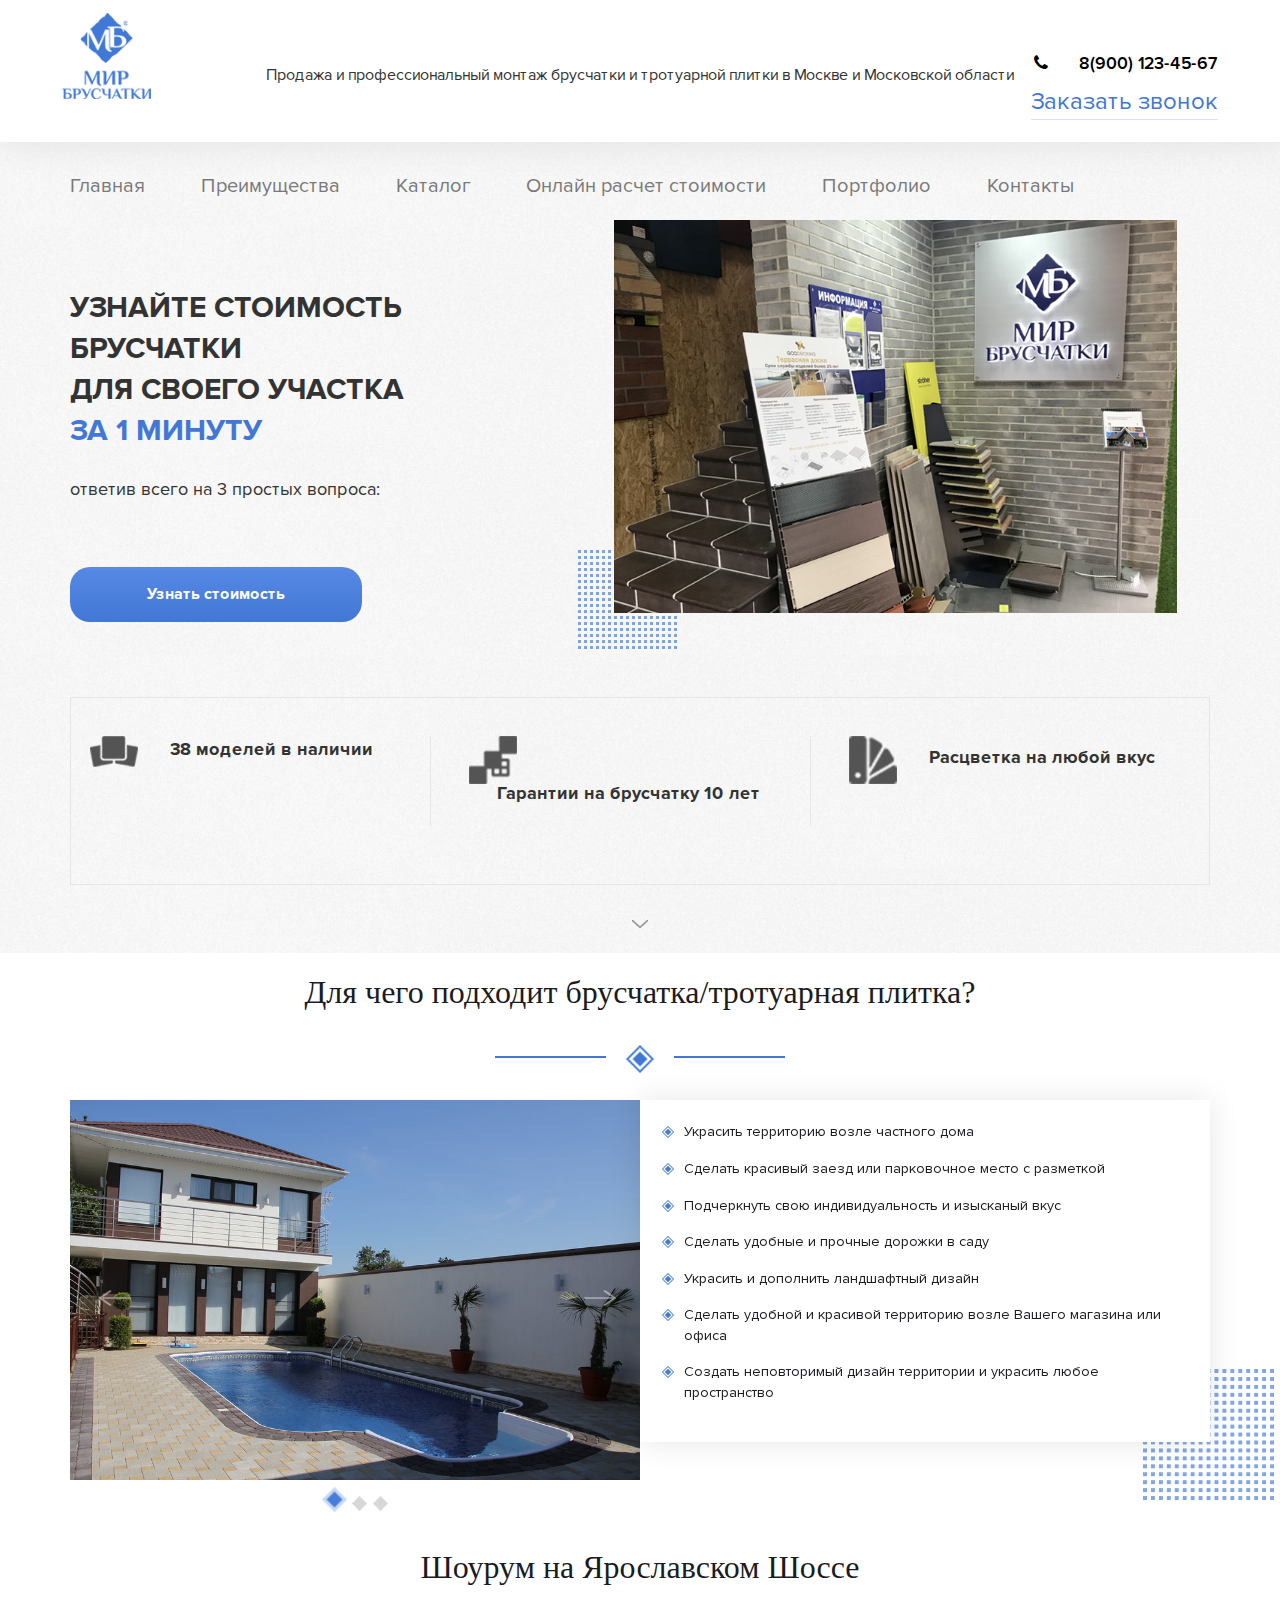
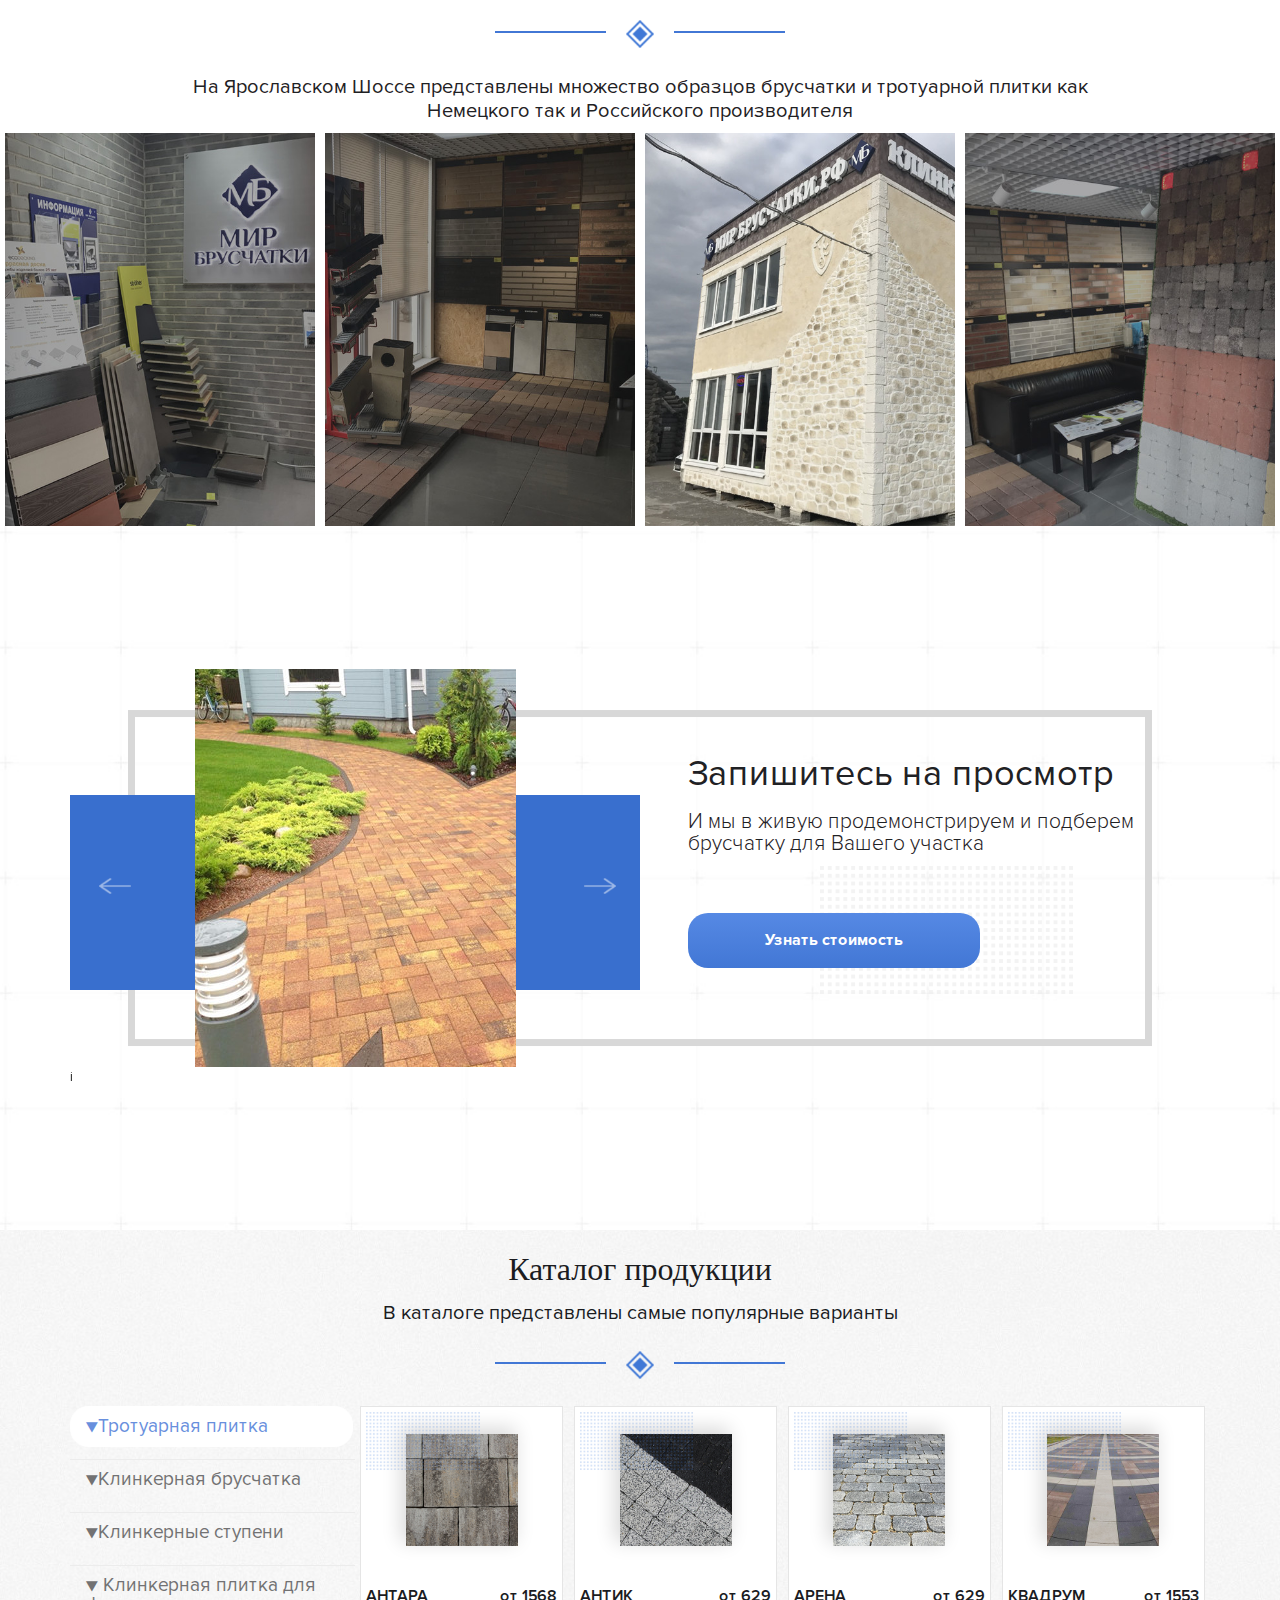
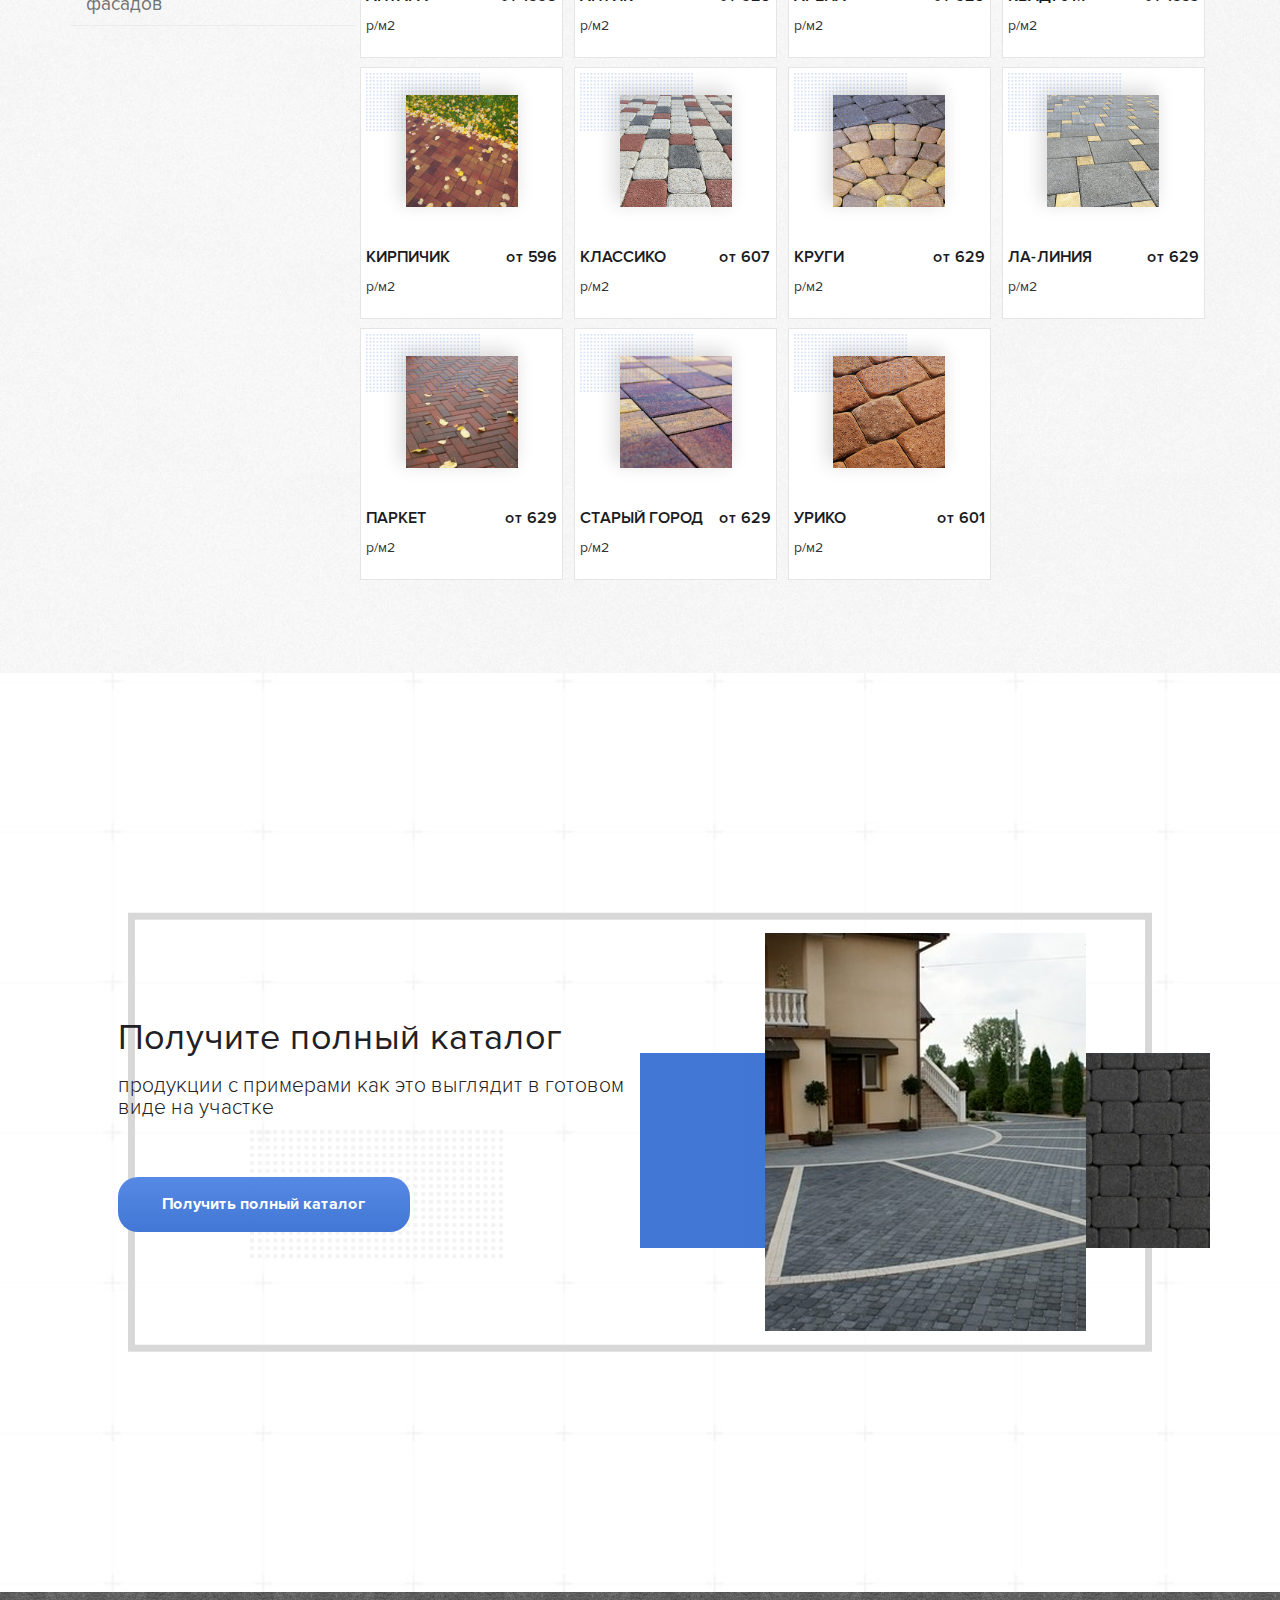
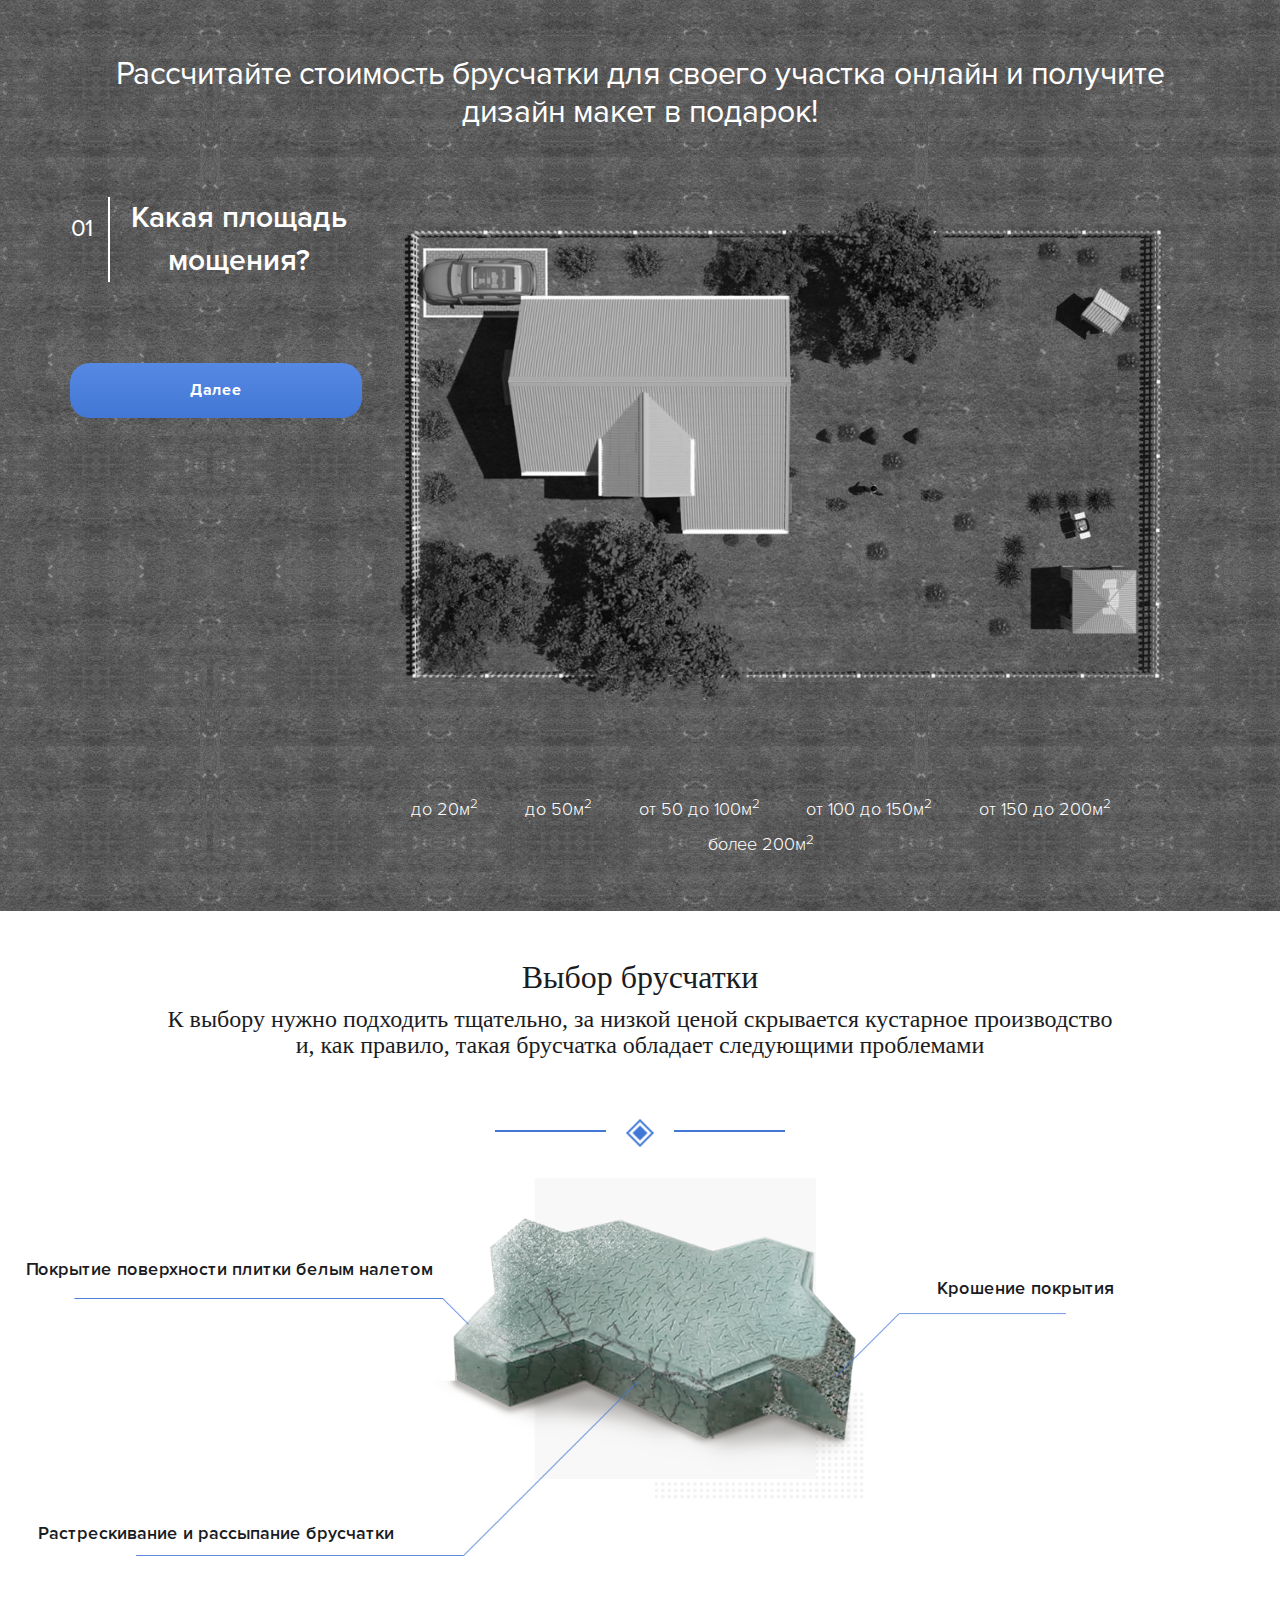
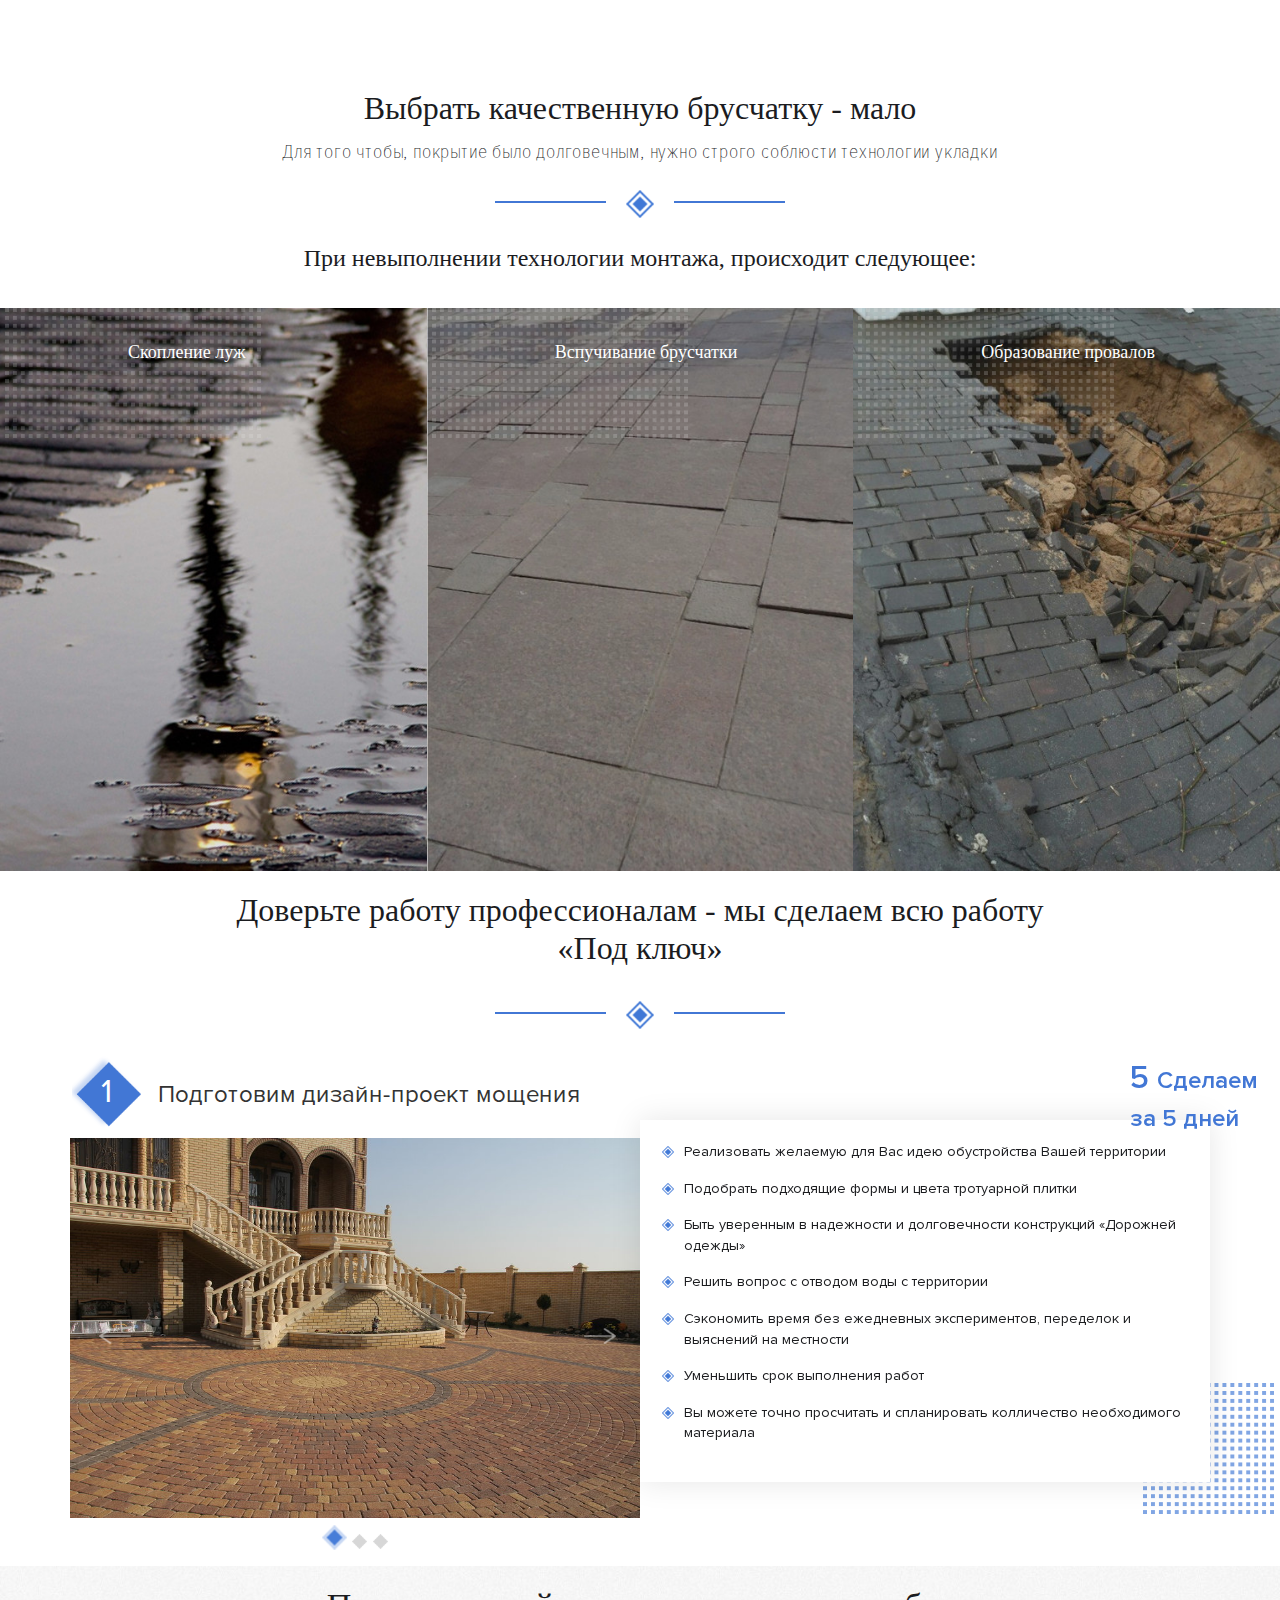
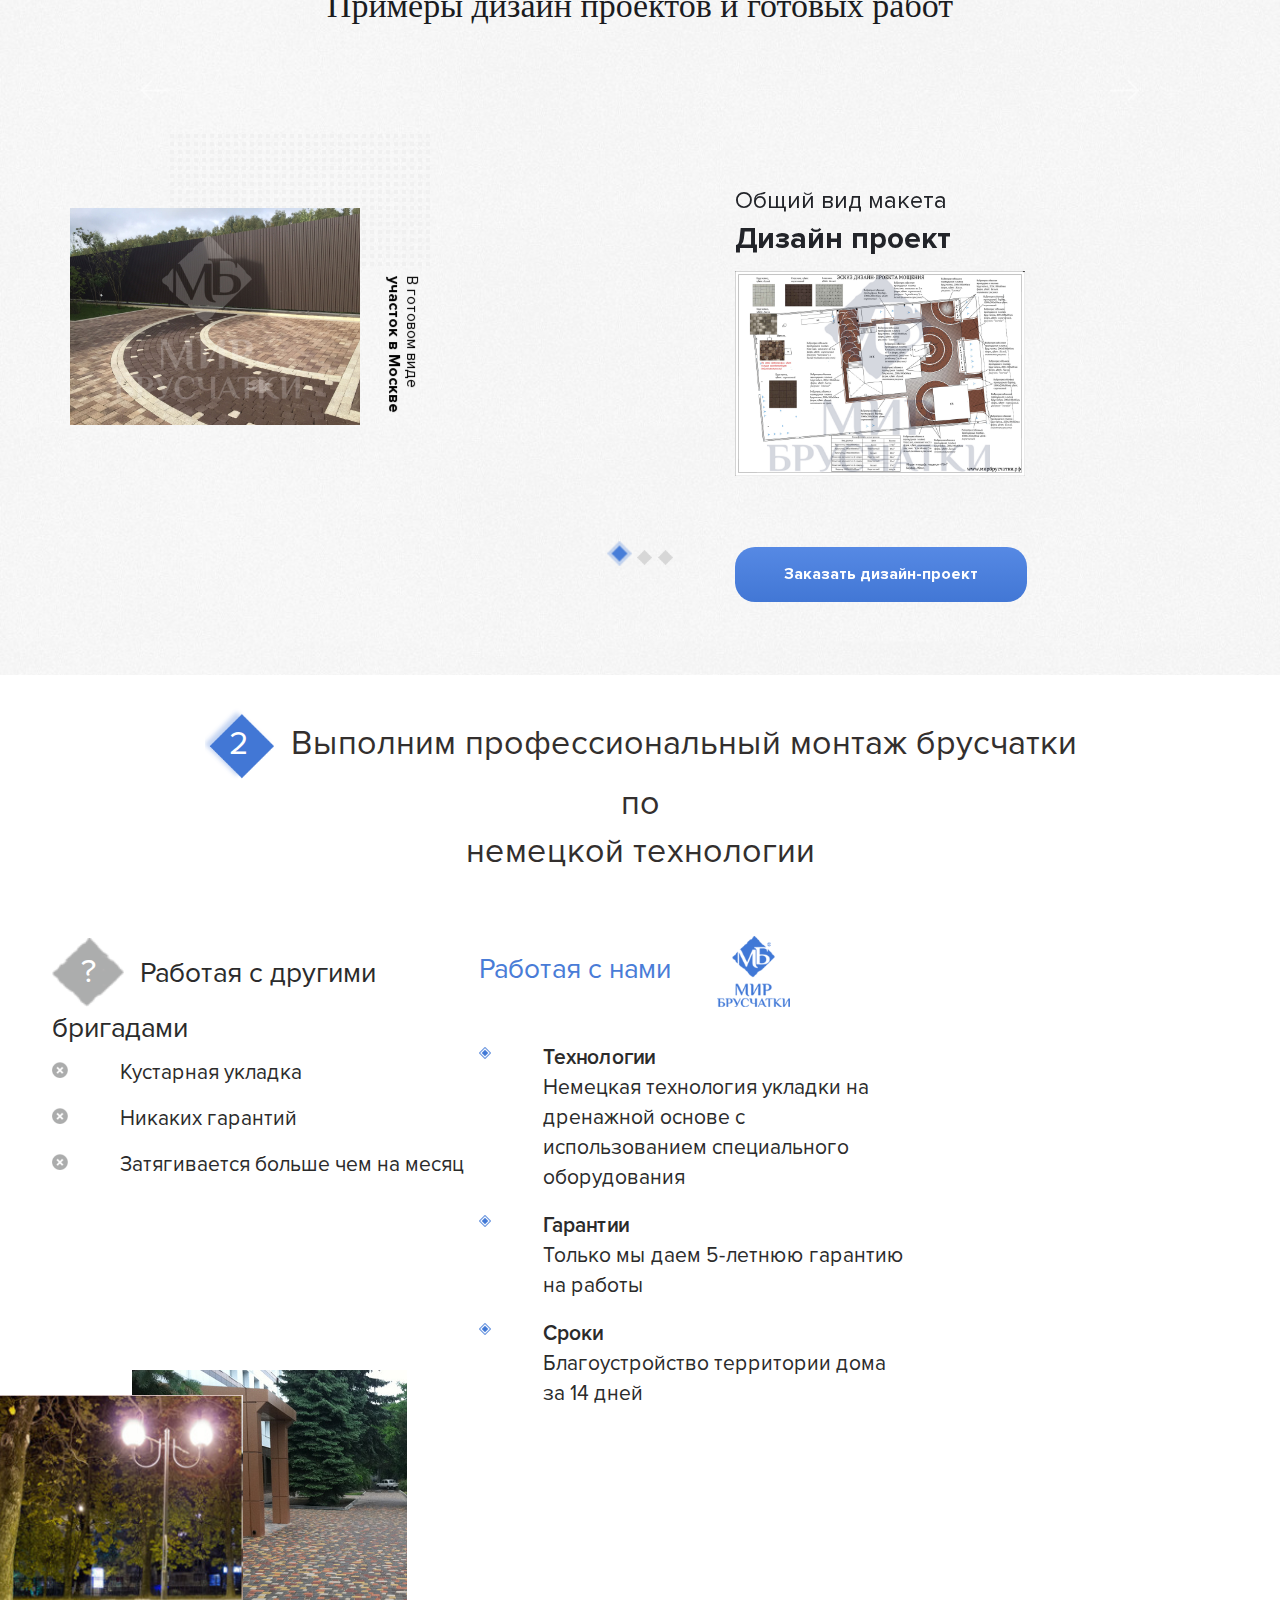
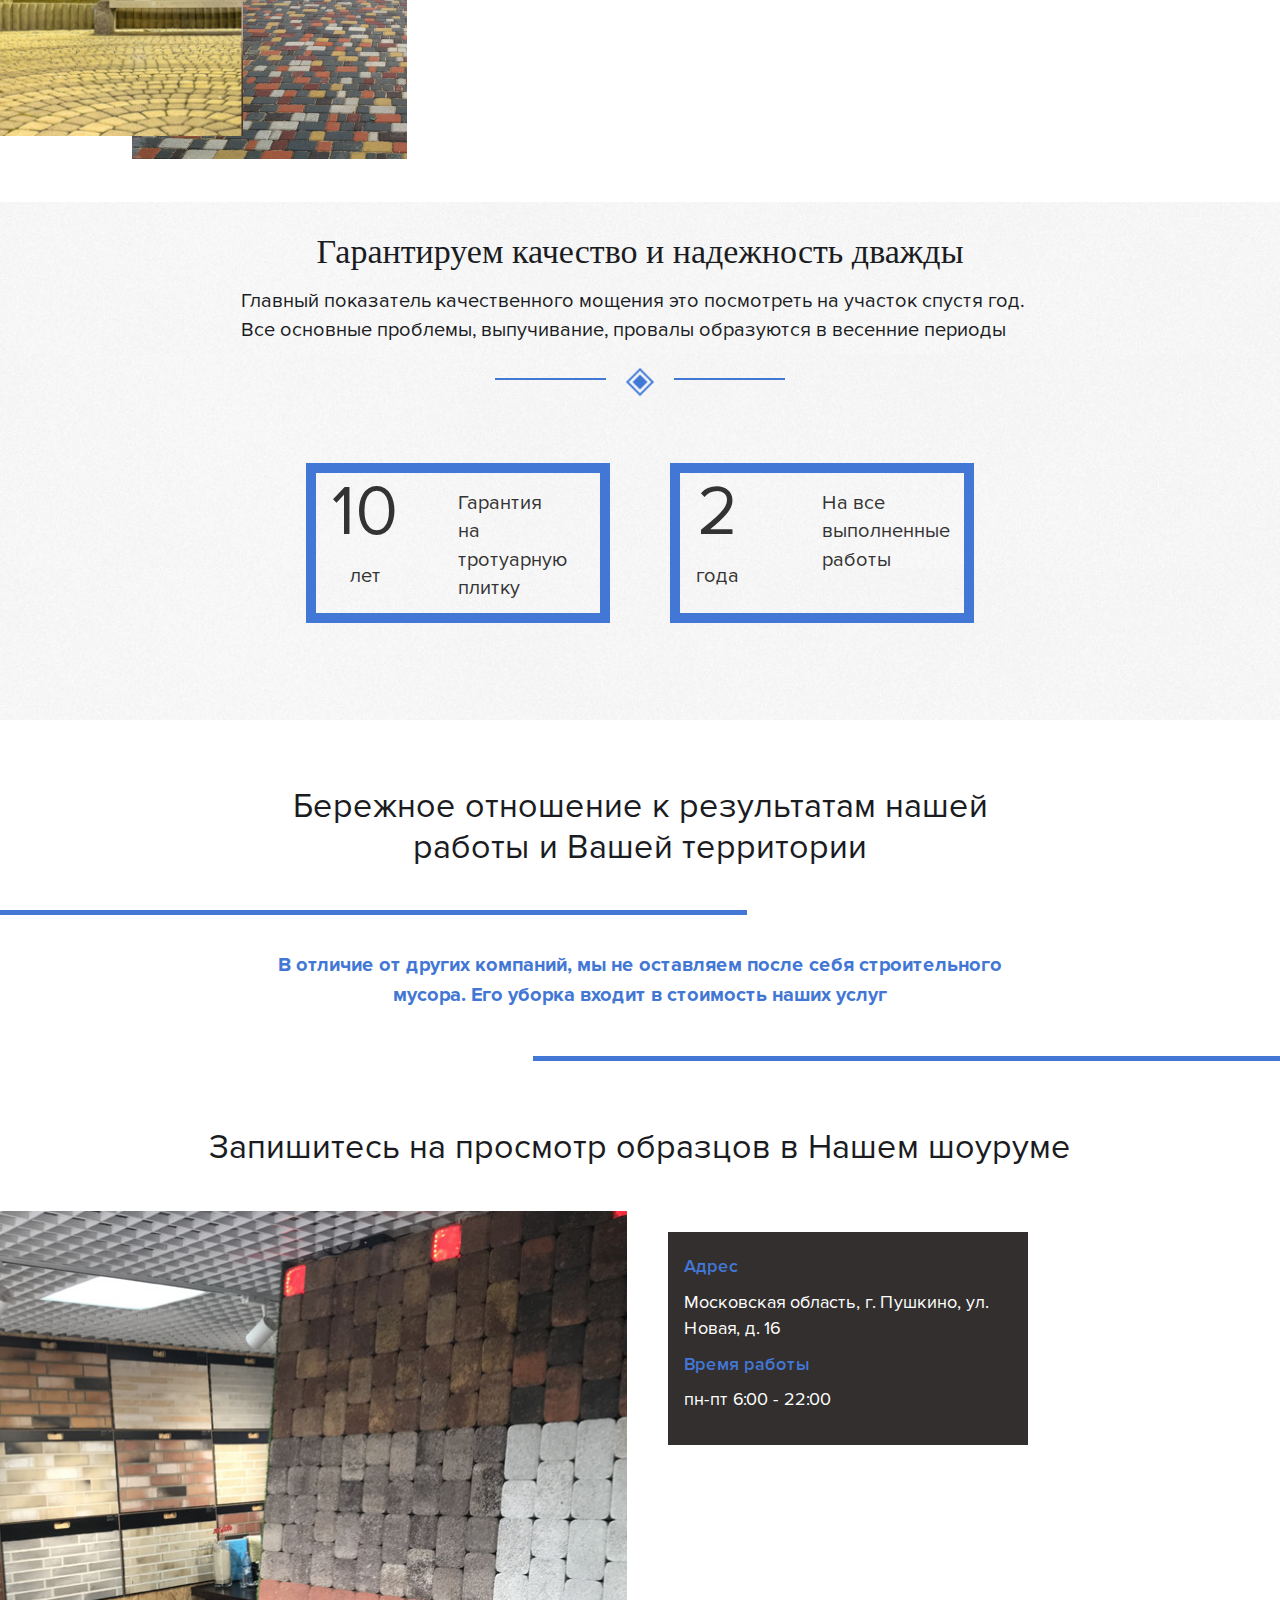
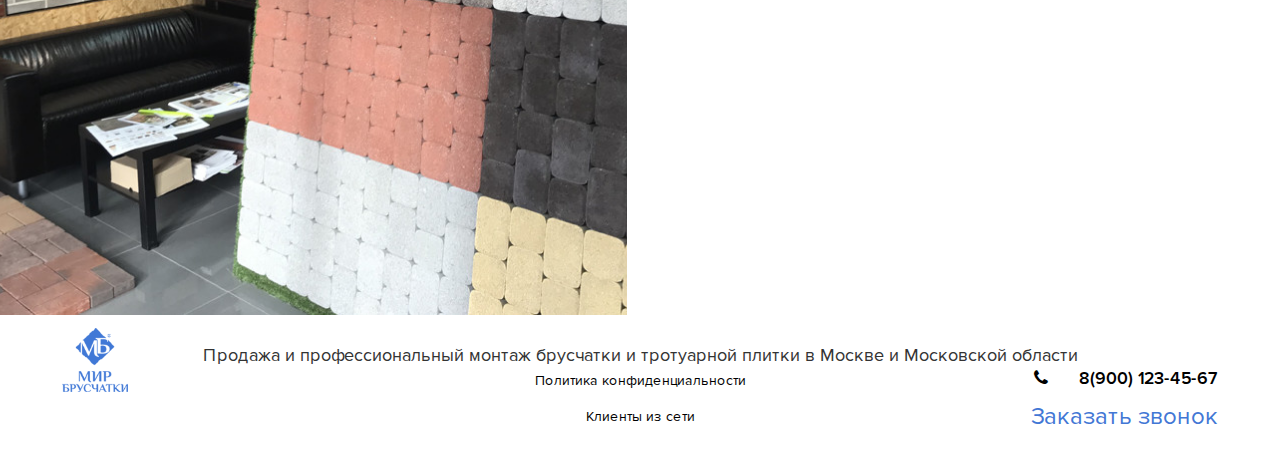
==== commit bbb6f14a: "desktop" ====
--- a/index.html
+++ b/index.html
@@ -10,155 +10,17 @@
 <meta name="keywords" content="строительство домов из газобетона, расчет, смета, заказать" />
 <title>Продажа и профессиональный монтаж брусчатки и тротуарной плитки в Москве и Московской области</title>
 <link rel="stylesheet" type="text/css" href="css/bootstrap.css">
-<link rel="stylesheet" href="css/parallax.css">
+<!-- <link rel="stylesheet" href="css/parallax.css"> -->
 <link rel="stylesheet" type="text/css" href="css/style.min.css">
 <link rel="stylesheet" type="text/css" href="css/responsive.css">
+<link rel="stylesheet" type="text/css" href="https://maxcdn.bootstrapcdn.com/font-awesome/4.7.0/css/font-awesome.min.css">
 <style>
-/*.wrapper {
-margin:auto;
-height: 100%;    
-}
-#header__top{
-max-width: 191.25rem;
-margin:auto;
-}
-#header {
-position:relative;
-height: 100vh;
-max-height: 63.19rem;
-min-height:50rem;
-padding-bottom: 8.813rem;
-background-color:#f3f3f1;
-padding-top: 1.875rem;
-}
-.header__order.callback {
-background-color: rgb( 124, 195, 63 );
-box-shadow: 0.087px 0.25rem 0.5rem 0 rgb( 54, 110, 6 );
-width: 14.44rem;
-height:3.375rem;
-line-height:3.375rem;
-margin:auto;
-margin-bottom:3.375rem;
-margin-top:3.125rem;
-font-size: 1.25rem;
-font-family: "Proxima Nova Regular";
-color: rgb( 255, 255, 255 );
-text-align: center;
-border-radius: 1.25rem;
-display: block;
-}
-.header__questions {  
-font-size:1.563rem;
-font-family: "Proxima Nova Regular";
-color: rgb( 85, 85, 85 );
-text-align: center;
-margin-top: 3.75rem;
-margin-bottom: 3.75rem;
-}
-.green_block {
-position:absolute;
-height: 100vh;
-top: 0;
-right: 0;
-width: 30.9%;
-background:url(img/elips.png) no-repeat;
-background-size:cover;
-background-position:center center;
-min-height:50rem;
-padding-bottom: 8.813rem;
-}
-.header_house {
-display: block;
-position: absolute;
-max-width: 30.44rem;
-width: 70%;
-top: 20%;
-left: -20%;
-}
-.navbar-brand {
-position: absolute;
-font-size: 1.25rem;
-font-family: "Proxima Nova Regular";
-color: rgb(120, 191, 59);
-line-height: 1.2;
-text-align: center;
-left: 0;
-top: 0; 
-}
-a.navbar-brand:hover{
-color: rgb(120, 191, 59);
-cursor: default;
-}
-a.navbar-brand span {
-font-family: "Proxima Nova Regular";
-}
-
-.navbar-brand span{
-font-weight: normal;
-}
-.navbar.navbar-default {
-background-color: transparent!important;
-border: none;  
-}
-.navbar-default .navbar-nav > li > a { 
-font-size: 1.25rem;
-font-family: "Proxima Nova Regular";
-color:#787878!important;
-line-height: 1.2;
-text-align: left;
-}
-.navbar-default .navbar-nav > li:last-child>a{
-padding-right: 0!important}
-.navbar-default .navbar-nav > li > a:hover{
-color: rgb(120, 191, 59)!important;
-}
-.header__phone {
-font-size: 1.5rem;
-font-family: "Proxima Nova Light";
-color: rgb( 255, 255, 255 );
-text-align: left;
-display: block;
-text-align: right;
-}
-.callback_link{
-border:none;
-border-bottom:  0.0625rem solid #fff;
-background-color: transparent;
-font-size: 1.5rem;
-color: #fff;  
-position: relative;
-margin-bottom: 1.25rem;
-display: block;
-float: right;
-}
-.header__activity {
-font-size: 2.063rem;
-font-family: "Proxima Nova Regular";
-color: rgb(85, 85, 85);
-line-height: 1.2;
-text-align: left;
-z-index: 14;
-margin-top: 10%;
-}
-.sum_notchanged {
-font-size:1.375rem;
-font-family: "Proxima Nova Regular ";
-color: rgb(53, 52, 52);
-line-height: 1.2;
-text-align: center;
-}
-.header__activity span,
-.result,
-.sum_notchanged span {
-color: rgb(120, 191, 59);
-}*/
 </style>
 </head>
 <body>
 <!-- <div class="wrapper"> --> 
 <header class="container-fluid" id ="header">
-
-  <div id="header__top">   
+  <div class="max_fluid_container" id="header__top">   
     <img class="header__logo" src="img/logo.png" alt="Логотип">
     <div class="col-md-12 col-sm-12">
       <p class="header__top_title">Продажа и профессиональный монтаж брусчатки и тротуарной плитки в Москве и Московской области</p>
@@ -171,8 +33,7 @@
      </div>
     </div>
 </header>
-<div class="container-fluid main__screen gradient">    
-
+<div class="container-fluid main__screen gradient">
   <div class="container">
    <nav class="navbar navbar-default navbar-static-top">
         <div class="navbar-header">
@@ -186,11 +47,11 @@
         <div class="collapse navbar-collapse scroll-nav" id="bs-example-navbar-collapse-1" >
           <ul class="nav navbar-nav">
             <li><a href="#select_house">Главная</a></li>
-            <li><a href="#beton">Преимущества</a></li>
-            <li><a href="#reviews">Каталог</a></li> 
+            <li><a href="#design">Преимущества</a></li>
+            <li><a href="#catalog">Каталог</a></li> 
             <li><a href="#test">Онлайн расчет стоимости</a></li>
-            <li><a href="#beton">Портфолио</a></li>
-            <li><a href="#reviews">Контакты</a></li>            
+            <li><a href="#slider">Портфолио</a></li>
+            <li><a href="#custom_map">Контакты</a></li>            
           </ul>          
         </div><!-- /.navbar-collapse -->      
       </nav>
@@ -236,16 +97,10 @@
      </div>
     
 
-    <a ><img class="scroll_down" src="img/arrow_down.png" alt="Стрелка"></a>
-   </div>
-
-</div>
-
-</header>
-
+<a href="#showroom"><img class="scroll_down" src="img/arrow_down.png" alt="Стрелка"></a>
+</div>
+</div>
 <div class="clearfix"></div>
-
-
 <!-- Второй блок - слайдер -->
 <section  class="container-fluid" id="usage">
   <div class="container">
@@ -264,24 +119,28 @@
                   <img class="examples_slides" alt="Примеры работ" src="img/usage1.jpg">                  
                 </div>
                 <div class="item">
-                  <img class="examples_slides" alt="Примеры работ" src="img/usage1.jpg">
-                  
+                  <img class="examples_slides" alt="Примеры работ" src="img/usage2.jpg">                  
                 </div>
-
                 <div class="item">
-                 <img class="examples_slides" alt="Примеры работ" src="img/usage1.jpg">
-                  
+                 <img class="examples_slides" alt="Примеры работ" src="img/usage3.jpg">                  
             </div>                             
           </div>
               <!-- LEFT-RIGHT -->
-              <a class="left carousel-control" href="#carousel-example-generic_usage" role="button" data-slide="prev">               
+              <a class="left carousel-control" href="#carousel-example-generic_usage" role="button" data-slide="prev">
                   <img class="arrows arrow_left" src="img/arrow-left.png" alt="previous">              
               </a>
-              <a class="right carousel-control" href="#carousel-example-generic_usage" role="button" data-slide="next">               
+              <a class="right carousel-control" href="#carousel-example-generic_usage" role="button" data-slide="next">
                   <img class="arrows arrow_right" src="img/arrow-right.png" alt="next">             
-              </a>                            
+              </a> 
+                 <ol class="carousel-indicators horizontal_sliders">
+                <li data-target="#carousel-example-generic_usage" data-slide-to="0" class="active">                 
+                </li>
+                <li data-target="#carousel-example-generic_usage" data-slide-to="1">
+                </li>
+                <li data-target="#carousel-example-generic_usage" data-slide-to="2">
+                </li>              
+              </ol>                          
             </div>
-
   </div>
 <div class="col-md-6 usage__contant">
   <img class="usage__grid" src="img/usage_grid.png" alt="Сетка">
@@ -316,13 +175,11 @@
     </div>        
    </div> 
   </div>
-</div>
-  
-</div><!-- Контейнер -->
+  </div>  
+  </div><!-- Контейнер -->
 </section>
-
 <!-- Третий блок - шоурум -->
-<section  class="container-fluid" id="showroom">
+<section  class="container-fluid max_fluid_container" id="showroom">
 <div class="container">
 <h2 class="section__title">Шоурум на Ярославском Шоссе</h2>
   <div class="title__imageunderline">
@@ -333,22 +190,15 @@
   <p class="showroom__subtitle">На Ярославском Шоссе представлены множество образцов брусчатки и тротуарной плитки как <br class="breaks"> Немецкого так и Российского производителя</p>
 </div>
 
-<div class="showroom__gallery col-md-12">
-  <div class="showroom__gallery_item col-md-3"><img class="showroom_image" src="img/showroom1.jpg"></div>
-  <div class="showroom__gallery_item col-md-3"><img class="showroom_image" src="img/showroom2.jpg"></div>
-  <div class="showroom__gallery_item col-md-3"><img class="showroom_image" src="img/showroom3.jpg"></div>
-  <div class="showroom__gallery_item col-md-3"><img class="showroom_image" src="img/showroom4.jpg"></div>
+<div class="showroom__gallery col-md-12 max_fluid_container">
+  <div class="showroom__gallery_item col-md-3"><img class="showroom_image" src="img/showroom1.jpg" alt="Шоурум"></div>
+  <div class="showroom__gallery_item col-md-3"><img class="showroom_image" src="img/showroom2.jpg" alt="Шоурум"></div>
+  <div class="showroom__gallery_item col-md-3"><img class="showroom_image" src="img/showroom3.jpg" alt="Шоурум"></div>
+  <div class="showroom__gallery_item col-md-3"><img class="showroom_image" src="img/showroom4.jpg" alt="Шоурум"></div>
 </div>
 </section>
-
-
 <!-- Четвертый блок  -->
-<section  class="container-fluid decor parallax" id="sign_up">
-<!-- <img class="black_bottom" src="img/black_bottom.png" alt="Фигура">
-<img class="black_left" src="img/black_left.png" alt="Фигура">
-<img class="black_middle" src="img/black_middle.png" alt="Фигура">
-<img class="black_top" src="img/black_top.png" alt="Фигура">
-<img class="black_topright" src="img/black_topright.png" alt="Фигура"> -->
+<section  class="container-fluid decor" id="sign_up">
 <div class="inner_bottomblock">
 </div>
 <div class="container section__content">
@@ -356,8 +206,7 @@
   <div class="col-md-6">              
     <div class="carousel__container">
       <div class="blue_block_arrow">             
-      </div>         
-
+      </div>
      <div id="carousel-example-generic_sign_up" class="carousel slide" data-ride="carousel">
               <!-- SLIDES -->
               <div class="carousel-inner" role="listbox">
@@ -365,24 +214,15 @@
                   <img class="sign_slides" alt="Примеры работ" src="img/sign1.jpg">i                  
                 </div>
                 <div class="item">
-                  <img class="sign_slides" alt="Примеры работ" src="img/sign2.jpg">
-                  
-                </div>
-
-               <!--  <div class="item">
-                 <img class="sign_slides" alt="Примеры работ" src="img/sign1.jpg">
-                  
-            </div>     -->                         
+                  <img class="sign_slides" alt="Примеры работ" src="img/sign2.jpg">                  
+                </div>                                  
           </div>
-
-            <a class="left carousel-control" href="#carousel-example-generic_sign_up" role="button" data-slide="prev">               
+            <a class="left carousel-control" href="#carousel-example-generic_sign_up" role="button" data-slide="prev">              
                   <img class="arrows arrow_left" src="img/arrow-left.png" alt="previous">              
               </a>
               <a class="right carousel-control" href="#carousel-example-generic_sign_up" role="button" data-slide="next">               
                   <img class="arrows arrow_right" src="img/arrow-right.png" alt="next">
-              </a> 
-
-
+              </a>
             </div>
       </div>
    </div>
@@ -390,20 +230,13 @@
       <p class="sign__title">Запишитесь на просмотр</p>
        <p class="sign__subtitle">И мы в живую продемонстрируем и подберем брусчатку для Вашего участка</p>
        <div class="sign__buttonblock">
-
-         <a href="#test" class="header__order sign__grid_button callback button__hover">Узнать стоимость</a>
+         <a href="#" data-target=".modal_modal_price" data-toggle="modal" class="header__order sign__grid_button callback button__hover">Узнать стоимость</a>
          <img class="sign__grid" src="img/grid.png" alt="Сетка">
-
        </div>
     </div>
-  </div>
-  
-  </div><!-- Контейнер -->
-  <div class="bg__foo"></div>  
+  </div>  
+  </div><!-- Контейнер --> 
 </section>
-
-
-
 <!-- Пятый блок -каталог -->
 <div class="container-fluid gradient" id="catalog">
   <div class="container">
@@ -417,331 +250,428 @@
     <div class="col-md-12">
       <div class="col-md-3">
    <ul class="nav nav-tabs" role="tablist">
-  <li class="nav-item">
-    <a class="nav-link active" href="#plitka" role="tab" data-toggle="tab">Тротуарная плитка</a>
+  <li class="nav-item active catalog__desktop__tabs">
+    <a class="nav-link active" href="#plitka" role="tab" data-toggle="tab"><span class="opened_tab">&#9658;</span> <span class="closed_tab">&#9660;</span>Тротуарная плитка</a>
   </li>
-  <li class="nav-item">
-    <a class="nav-link" href="#bruschatka" role="tab" data-toggle="tab">Клинкерная брусчатка</a>
+  <li class="nav-item catalog__desktop__tabs">
+    <a class="nav-link " href="#bruschatka" role="tab" data-toggle="tab"><span class="closed_tab">&#9660;</span><span class="opened_tab">&#9658;</span>Клинкерная брусчатка</a>
   </li>
-  <li class="nav-item">
-    <a class="nav-link" href="#steps" role="tab" data-toggle="tab">Клинкерные ступени</a>
+  <li class="nav-item catalog__desktop__tabs">
+    <a class="nav-link " href="#steps" role="tab" data-toggle="tab"><span class="closed_tab">&#9660;</span><span class="opened_tab">&#9658;</span>Клинкерные ступени</a>
   </li>
-    <li class="nav-item">
-    <a class="nav-link" href="#fasade" role="tab" data-toggle="tab">Клинкерная плитка для фасадов</a>
+    <li class="nav-item catalog__desktop__tabs">
+    <a class="nav-link " href="#fasade" role="tab" data-toggle="tab"><span class="closed_tab">&#9660;</span> <span class="opened_tab">&#9658;</span>Клинкерная плитка для фасадов</a>
   </li>
   </ul>
 </div>
 <div class="col-md-9">
-
   <!-- Tab panes -->
 <div class="tab-content">
-  <div role="tabpanel" class="tab-pane fade in active" id="plitka">
+<div role="tabpanel" class="tab-pane fade in active" id="plitka">
+<div class="col-md-12">
+      <div class="col-md-3">
+        <div class="catalog__card">
+          <img  class="catalog__grid" src="img/catalog_grid.png" alt="Сетка">
+          <img class="catalog__image" src="catalog/plitka_trotuar/Антара цена от 1568.jpg" alt="Каталог образцов">
+          <p class="price">Антара  <span>от 1568</span></p>
+           <p class="rubles">р/м2</p>
+        </div>
+      </div>
+      <div class="col-md-3">
+        <div class="catalog__card">
+          <img  class="catalog__grid" src="img/catalog_grid.png" alt="Сетка">
+          <img class="catalog__image" src="catalog/plitka_trotuar/Антик цена от 629.jpg" alt="Каталог образцов">
+          <p class="price">Антик  <span>от 629</span></p>
+            <p class="rubles">р/м2</p>
+        </div>
+      </div>
+     <div class="col-md-3">
+        <div class="catalog__card">
+          <img  class="catalog__grid" src="img/catalog_grid.png" alt="Сетка">
+          <img class="catalog__image" src="catalog/plitka_trotuar/Арена цена от 629.jpg" alt="Каталог образцов">
+          <p class="price">Арена  <span> от 629</span></p>
+           <p class="rubles">р/м2</p>
+        </div>
+      </div>
+      <div class="col-md-3">
+        <div class="catalog__card">
+          <img  class="catalog__grid" src="img/catalog_grid.png" alt="Сетка">
+          <img class="catalog__image" src="catalog/plitka_trotuar/КВАДРУМ цена от 1553.jpg" alt="Каталог образцов">
+          <p class="price">Квадрум  <span> от 1553</span></p>
+            <p class="rubles">р/м2</p>
+        </div>
+      </div>
+    <div class="col-md-3">
+        <div class="catalog__card">
+          <img  class="catalog__grid" src="img/catalog_grid.png" alt="Сетка">
+          <img class="catalog__image" src="catalog/plitka_trotuar/КИРПИЧИК цена от 596.jpg" alt="Каталог образцов">
+          <p class="price">Кирпичик <span>от 596</span></p>
+           <p class="rubles">р/м2</p>
+        </div>
+      </div>
+      <div class="col-md-3">
+        <div class="catalog__card">
+          <img  class="catalog__grid" src="img/catalog_grid.png" alt="Сетка">
+          <img class="catalog__image" src="catalog/plitka_trotuar/Классико цена от 607.jpg" alt="Каталог образцов">
+          <p class="price">Классико  <span>от 607</span></p>
+            <p class="rubles">р/м2</p>
+        </div>
+      </div>
+      <div class="col-md-3">
+        <div class="catalog__card">
+          <img  class="catalog__grid" src="img/catalog_grid.png" alt="Сетка">
+          <img class="catalog__image" src="catalog/plitka_trotuar/Круги цена от 629.jpg" alt="Каталог образцов">
+          <p class="price">Круги <span>от 629</span></p>
+            <p class="rubles">р/м2</p>
+        </div>
+      </div>
+      <div class="col-md-3">
+        <div class="catalog__card">
+          <img  class="catalog__grid" src="img/catalog_grid.png" alt="Сетка">
+          <img class="catalog__image" src="catalog/plitka_trotuar/ла-линия цена от 629.jpg" alt="Каталог образцов">
+          <p class="price">Ла-линия  <span> от 629</span></p>
+            <p class="rubles">р/м2</p>
+        </div>
+      </div>
+      <div class="col-md-3">
+        <div class="catalog__card">
+          <img  class="catalog__grid" src="img/catalog_grid.png" alt="Сетка">
+          <img class="catalog__image" src="catalog/plitka_trotuar/ПАРКЕТ цена от 629.jpg" alt="Каталог образцов">
+          <p class="price">Паркет  <span>от 629</span></p>
+           <p class="rubles">р/м2</p>
+        </div>
+      </div>
+      <div class="col-md-3">
+        <div class="catalog__card">
+          <img  class="catalog__grid" src="img/catalog_grid.png" alt="Сетка">
+          <img class="catalog__image" src="catalog/plitka_trotuar/Старый город цена от 629.jpg" alt="Каталог образцов">
+          <p class="price">Старый город <span> от 629</span></p>
+           <p class="rubles">р/м2</p>
+        </div>
+      </div>
+      <div class="col-md-3">
+        <div class="catalog__card">
+          <img  class="catalog__grid" src="img/catalog_grid.png" alt="Сетка">
+          <img class="catalog__image" src="catalog/plitka_trotuar/Урико цена от 601.jpg" alt="Каталог образцов">
+          <p class="price">Урико  <span>от 601</span></p>
+           <p class="rubles">р/м2</p>
+        </div>
+      </div>
+   </div> <!-- 12 колонок -->
+  </div>
+  <div role="tabpanel" class="tab-pane fade" id="bruschatka">
+   <div class="col-md-12">
+      <div class="col-md-3">
+        <div class="catalog__card">
+          <img  class="catalog__grid" src="img/catalog_grid.png" alt="Сетка">
+          <img class="catalog__image" src="catalog/klin_brus/P241KF.jpg" alt="Каталог образцов">
+          <p class="price">P241KF  <span>от 601</span></p>
+           <p class="roubles">р/м2</p>
+        </div>
+      </div>
+      <div class="col-md-3">
+        <div class="catalog__card">
+          <img  class="catalog__grid" src="img/catalog_grid.png" alt="Сетка">
+          <img class="catalog__image" src="catalog/klin_brus/P249KF.jpg" alt="Каталог образцов">
+           <p class="price">P249KF <span>от 601</span></p>
+           <p class="roubles">р/м2</p>
+        </div>
+      </div>
+      <div class="col-md-3">
+        <div class="catalog__card">
+          <img  class="catalog__grid" src="img/catalog_grid.png" alt="Сетка">
+          <img class="catalog__image" src="catalog/klin_brus/P273KF.jpg" alt="Каталог образцов">
+           <p class="price">P273KF<span>от 601</span></p>
+           <p class="roubles">р/м2</p>
+        </div>
+      </div>
+      <div class="col-md-3">
+        <div class="catalog__card">
+          <img  class="catalog__grid" src="img/catalog_grid.png" alt="Сетка">
+          <img class="catalog__image" src="catalog/klin_brus/P402SKF.jpg" alt="Каталог образцов">
+        <p class="price">P402SKF <span>от 601</span></p>
+           <p class="roubles">р/м2</p>
+        </div>
+      </div>
+      <div class="col-md-3">
+        <div class="catalog__card">
+          <img  class="catalog__grid" src="img/catalog_grid.png" alt="Сетка">
+          <img class="catalog__image" src="catalog/klin_brus/P403SKF.jpg" alt="Каталог образцов">
+           <p class="price">P403SKF<span>от 601</span></p>
+           <p class="roubles">р/м2</p>
+        </div>
+      </div>
+      <div class="col-md-3">
+        <div class="catalog__card">
+          <img  class="catalog__grid" src="img/catalog_grid.png" alt="Сетка">
+          <img class="catalog__image" src="catalog/klin_brus/P405SKF.jpg" alt="Каталог образцов">
+          <p class="price">P405SKF<span>от 601</span></p>
+           <p class="roubles">р/м2</p>
+        </div>
+      </div>
+      <div class="col-md-3">
+        <div class="catalog__card">
+          <img  class="catalog__grid" src="img/catalog_grid.png" alt="Сетка">
+          <img class="catalog__image" src="catalog/klin_brus/P406SKF.jpg" alt="Каталог образцов">
+          <p class="price">P406SKF<span>от 601</span></p>
+           <p class="roubles">р/м2</p>
+        </div>
+      </div>
+      <div class="col-md-3">
+        <div class="catalog__card">
+          <img  class="catalog__grid" src="img/catalog_grid.png" alt="Сетка">
+          <img class="catalog__image" src="catalog/klin_brus/P408KF.jpg" alt="Каталог образцов">
+         <p class="price">P408KF<span>от 601</span></p>
+           <p class="roubles">р/м2</p>
+        </div>
+      </div>
+      <div class="col-md-3">
+        <div class="catalog__card">
+          <img  class="catalog__grid" src="img/catalog_grid.png" alt="Сетка">
+          <img class="catalog__image" src="catalog/klin_brus/P409SKF.jpg" alt="Каталог образцов">
+          <p class="price">P409SKF<span>от 601</span></p>
+           <p class="roubles">р/м2</p>
+        </div>
+      </div>
+      <div class="col-md-3">
+        <div class="catalog__card">
+          <img  class="catalog__grid" src="img/catalog_grid.png" alt="Сетка">
+          <img class="catalog__image" src="catalog/klin_brus/P808KF.jpg" alt="Каталог образцов">
+           <p class="price">P808KF<span>от 601</span></p>
+           <p class="roubles">р/м2</p>
+        </div>
+      </div>     
+    </div>
+  </div>
+  <div role="tabpanel" class="tab-pane fade" id="steps">
     <div class="col-md-12">
       <div class="col-md-3">
-        <div class="catalog__card">
-          <img  class="catalog__grid" src="img/catalog_grid.png" alt="Сетка">
-          <img class="catalog__image" src="catalog/plitka/1.jpg" alt="Каталог образцов">
-          <p class="price">Sonderbrand  <span>2884.13</span></p>
-           <p class="extra_info">№28  <span>р/м2</span></p>
-        </div>
-      </div>
-
-      <div class="col-md-3">
-        <div class="catalog__card">
-          <img class="catalog__image" src="catalog/plitka/2.jpg" alt="Каталог образцов">
-          <p class="price">Sonderbrand  <span>2884.13</span></p>
-           <p class="extra_info">№28  <span>р/м2</span></p>
-        </div>
-      </div>
-
-      <div class="col-md-3">
-        <div class="catalog__card">
-          <img class="catalog__image" src="catalog/plitka/3.jpg" alt="Каталог образцов">
-          <p class="price">Sonderbrand  <span>2884.13</span></p>
-           <p class="extra_info">№28  <span>р/м2</span></p>
-        </div>
-      </div>
-
-      <div class="col-md-3">
-        <div class="catalog__card">
-          <img class="catalog__image" src="catalog/plitka/4.jpg" alt="Каталог образцов">
-          <p class="price">Sonderbrand  <span>2884.13</span></p>
-           <p class="extra_info">№28  <span>р/м2</span></p>
-        </div>
-      </div>
-    </div>
-
-
-    <div class="col-md-12">
-      <div class="col-md-3">
-        <div class="catalog__card">
-          <img  class="catalog__grid" src="img/catalog_grid.png" alt="Сетка">
-          <img class="catalog__image" src="catalog/plitka/5.jpg" alt="Каталог образцов">
-          <p class="price">Sonderbrand  <span>2884.13</span></p>
-           <p class="extra_info">№28  <span>р/м2</span></p>
-        </div>
-      </div>
-
-      <div class="col-md-3">
-        <div class="catalog__card">
-          <img class="catalog__image" src="catalog/plitka/6.jpg" alt="Каталог образцов">
-          <p class="price">Sonderbrand  <span>2884.13</span></p>
-           <p class="extra_info">№28  <span>р/м2</span></p>
-        </div>
-      </div>
-
-      <div class="col-md-3">
-        <div class="catalog__card">
-          <img class="catalog__image" src="catalog/plitka/7.jpg" alt="Каталог образцов">
-          <p class="price">Sonderbrand  <span>2884.13</span></p>
-           <p class="extra_info">№28  <span>р/м2</span></p>
-        </div>
-      </div>
-
-      <div class="col-md-3">
-        <div class="catalog__card">
-          <img class="catalog__image" src="catalog/plitka/8.jpg" alt="Каталог образцов">
-          <p class="price">Sonderbrand  <span>2884.13</span></p>
-           <p class="extra_info">№28  <span>р/м2</span></p>
-        </div>
-      </div>
-    </div>
-
-
-
-  </div>
-  <div role="tabpanel" class="tab-pane fade" id="bruschatka">
-
+        <div class="catalog__card big">
+          <img  class="catalog__grid" src="img/catalog_grid.png" alt="Сетка">
+          <img class="catalog__image" src="catalog/steps/AERA X цена от 3012.jpg" alt="Каталог образцов">
+          <p class="price">AERA X <span>от 3012</span></p>
+           <p class="roubles">р/м2</p>
+        </div>
+      </div>
+      <div class="col-md-3">
+        <div class="catalog__card big">
+          <img  class="catalog__grid" src="img/catalog_grid.png" alt="Сетка">
+          <img class="catalog__image" src="catalog/steps/ASAR X цена от 4736.jpg" alt="Каталог образцов">
+          <p class="price">ASAR <span>от 4736</span></p>
+           <p class="roubles">р/м2</p>
+        </div>
+      </div>
+      <div class="col-md-3">
+        <div class="catalog__card big">
+          <img  class="catalog__grid" src="img/catalog_grid.png" alt="Сетка">
+          <img class="catalog__image" src="catalog/steps/ROCCIA X цена от 2568.jpg" alt="Каталог образцов">
+          <p class="price">ROCCIA X<span>от 2568</span></p>
+           <p class="roubles">р/м2</p>
+        </div>
+      </div>
+      <div class="col-md-3">
+        <div class="catalog__card big">
+          <img  class="catalog__grid" src="img/catalog_grid.png" alt="Сетка">
+          <img class="catalog__image" src="catalog/steps/TERRA цена от 1809.jpg" alt="Каталог образцов">
+          <p class="price">TERRA<span>от 1809</span></p>
+           <p class="roubles">р/м2</p>
+        </div>
+      </div>
+      <div class="col-md-3">
+        <div class="catalog__card big">
+          <img  class="catalog__grid" src="img/catalog_grid.png" alt="Сетка">
+          <img class="catalog__image" src="catalog/steps/КИСЛОТОУПОРНАЯ ПЛИТКА цена от 809.jpg" alt="Каталог образцов">
+          <p class="price">КИСЛОУПОРНАЯ ПЛИТКА <span>от 809</span></p>
+           <p class="roubles">р/м2</p>
+        </div>
+      </div>
+      <div class="col-md-3">
+        <div class="catalog__card big">
+          <img  class="catalog__grid" src="img/catalog_grid.png" alt="Сетка">
+          <img class="catalog__image" src="catalog/steps/КЛИНКЕРНЫЕ СТУПЕНИ цена от 315.jpg" alt="Каталог образцов">
+          <p class="price">Клинкерные <br> ступени<span>от 315</span></p>
+           <p class="roubles">р/м2</p>
+        </div>
+      </div>
+      <div class="col-md-3">
+        <div class="catalog__card big">
+          <img  class="catalog__grid" src="img/catalog_grid.png" alt="Сетка">
+          <img class="catalog__image" src="catalog/steps/ПЛИТКА ДЛЯ ПОЛА цена от 1392.jpg" alt="Каталог образцов">
+          <p class="price">ПЛИТКА <br> ДЛЯ ПОЛА <span>от 1392</span></p>
+          <p class="roubles">р/м2</p>
+        </div>
+      </div>
+      <div class="col-md-3">
+        <div class="catalog__card big">
+          <img  class="catalog__grid" src="img/catalog_grid.png" alt="Сетка">
+          <img class="catalog__image" src="catalog/steps/ПРОМ. SECUTON цена от 2607.jpg" alt="Каталог образцов">
+          <p class="price">ПРОМ. <br> SECUTON<span>от 2607</span></p>
+           <p class="roubles">р/м2</p>
+        </div>
+      </div>
+      <div class="col-md-3">
+        <div class="catalog__card big">
+          <img  class="catalog__grid" src="img/catalog_grid.png" alt="Сетка">
+          <img class="catalog__image" src="catalog/steps/ПРОМ. STALOTEC  цена от 2171.jpg" alt="Каталог образцов">
+          <p class="price">ПРОМ. <br> STALOTEC<span>от 2171</span></p>
+          <p class="roubles">р/м2</p>
+        </div>
+      </div>
+      <div class="col-md-3">
+        <div class="catalog__card big">
+          <img  class="catalog__grid" src="img/catalog_grid.png" alt="Сетка">
+          <img class="catalog__image" src="catalog/steps/ТЕРАС. TERIO TEC X PROFILE цена от 6321.jpg" alt="Каталог образцов">
+          <p class="price">ТЕРАС. TERIO <br> TEC X <span>от 6321</span></p>
+           <p class="roubles">р/м2</p>
+        </div>
+      </div>
+      <div class="col-md-3">
+        <div class="catalog__card big">
+          <img  class="catalog__grid" src="img/catalog_grid.png" alt="Сетка">
+          <img class="catalog__image" src="catalog/steps/ТЕРАС. TERIO TEC X цена от 6177.jpg" alt="Каталог образцов">
+          <p class="price">ТЕРАС. TERIO <br> TEC X <span>от 6177</span></p>
+           <p class="roubles">р/м2</p>
+        </div>
+      </div>
+      <div class="col-md-3">
+        <div class="catalog__card big">
+          <img  class="catalog__grid" src="img/catalog_grid.png" alt="Сетка">
+          <img class="catalog__image" src="catalog/steps/ТЕРАС. TERIO TEC цена от 5236.jpg" alt="Каталог образцов">
+          <p class="price">ТЕРАС. TERIO <br> TEC<span>от 5236</span></p>
+           <p class="roubles">р/м2</p>
+        </div>
+      </div>
+     </div>
+    </div>
+ 
+<div role="tabpanel" class="tab-pane fade" id="fasade">
  <div class="col-md-12">
       <div class="col-md-3">
         <div class="catalog__card">
           <img  class="catalog__grid" src="img/catalog_grid.png" alt="Сетка">
-          <img class="catalog__image" src="catalog/plitka/1.jpg" alt="Каталог образцов">
-          <p class="price">Sonderbrand  <span>2884.13</span></p>
-           <p class="extra_info">№28  <span>р/м2</span></p>
-        </div>
-      </div>
-
-      <div class="col-md-3">
-        <div class="catalog__card">
-          <img class="catalog__image" src="catalog/plitka/2.jpg" alt="Каталог образцов">
-          <p class="price">Sonderbrand  <span>2884.13</span></p>
-           <p class="extra_info">№28  <span>р/м2</span></p>
-        </div>
-      </div>
-
-      <div class="col-md-3">
-        <div class="catalog__card">
-          <img class="catalog__image" src="catalog/plitka/3.jpg" alt="Каталог образцов">
-          <p class="price">Sonderbrand  <span>2884.13</span></p>
-           <p class="extra_info">№28  <span>р/м2</span></p>
-        </div>
-      </div>
-
-      <div class="col-md-3">
-        <div class="catalog__card">
-          <img class="catalog__image" src="catalog/plitka/4.jpg" alt="Каталог образцов">
-          <p class="price">Sonderbrand  <span>2884.13</span></p>
-           <p class="extra_info">№28  <span>р/м2</span></p>
-        </div>
-      </div>
-    </div>
-
-
-    <div class="col-md-12">
-      <div class="col-md-3">
-        <div class="catalog__card">
-          <img  class="catalog__grid" src="img/catalog_grid.png" alt="Сетка">
-          <img class="catalog__image" src="catalog/plitka/5.jpg" alt="Каталог образцов">
-          <p class="price">Sonderbrand  <span>2884.13</span></p>
-           <p class="extra_info">№28  <span>р/м2</span></p>
-        </div>
-      </div>
-
-      <div class="col-md-3">
-        <div class="catalog__card">
-          <img class="catalog__image" src="catalog/plitka/6.jpg" alt="Каталог образцов">
-          <p class="price">Sonderbrand  <span>2884.13</span></p>
-           <p class="extra_info">№28  <span>р/м2</span></p>
-        </div>
-      </div>
-
-      <div class="col-md-3">
-        <div class="catalog__card">
-          <img class="catalog__image" src="catalog/plitka/7.jpg" alt="Каталог образцов">
-          <p class="price">Sonderbrand  <span>2884.13</span></p>
-           <p class="extra_info">№28  <span>р/м2</span></p>
-        </div>
-      </div>
-
-      <div class="col-md-3">
-        <div class="catalog__card">
-          <img class="catalog__image" src="catalog/plitka/8.jpg" alt="Каталог образцов">
-          <p class="price">Sonderbrand  <span>2884.13</span></p>
-           <p class="extra_info">№28  <span>р/м2</span></p>
-        </div>
-      </div>
-    </div>
-
-
-
-  </div>
-  <div role="tabpanel" class="tab-pane fade" id="steps">
-
- <div class="col-md-12">
-      <div class="col-md-3">
-        <div class="catalog__card">
-          <img  class="catalog__grid" src="img/catalog_grid.png" alt="Сетка">
-          <img class="catalog__image" src="catalog/plitka/1.jpg" alt="Каталог образцов">
-          <p class="price">Sonderbrand  <span>2884.13</span></p>
-           <p class="extra_info">№28  <span>р/м2</span></p>
-        </div>
-      </div>
-
-      <div class="col-md-3">
-        <div class="catalog__card">
-          <img class="catalog__image" src="catalog/plitka/2.jpg" alt="Каталог образцов">
-          <p class="price">Sonderbrand  <span>2884.13</span></p>
-           <p class="extra_info">№28  <span>р/м2</span></p>
-        </div>
-      </div>
-
-      <div class="col-md-3">
-        <div class="catalog__card">
-          <img class="catalog__image" src="catalog/plitka/3.jpg" alt="Каталог образцов">
-          <p class="price">Sonderbrand  <span>2884.13</span></p>
-           <p class="extra_info">№28  <span>р/м2</span></p>
-        </div>
-      </div>
-
-      <div class="col-md-3">
-        <div class="catalog__card">
-          <img class="catalog__image" src="catalog/plitka/4.jpg" alt="Каталог образцов">
-          <p class="price">Sonderbrand  <span>2884.13</span></p>
-           <p class="extra_info">№28  <span>р/м2</span></p>
-        </div>
-      </div>
-    </div>
-
-
-    <div class="col-md-12">
-      <div class="col-md-3">
-        <div class="catalog__card">
-          <img  class="catalog__grid" src="img/catalog_grid.png" alt="Сетка">
-          <img class="catalog__image" src="catalog/plitka/5.jpg" alt="Каталог образцов">
-          <p class="price">Sonderbrand  <span>2884.13</span></p>
-           <p class="extra_info">№28  <span>р/м2</span></p>
-        </div>
-      </div>
-
-      <div class="col-md-3">
-        <div class="catalog__card">
-          <img class="catalog__image" src="catalog/plitka/6.jpg" alt="Каталог образцов">
-          <p class="price">Sonderbrand  <span>2884.13</span></p>
-           <p class="extra_info">№28  <span>р/м2</span></p>
-        </div>
-      </div>
-
-      <div class="col-md-3">
-        <div class="catalog__card">
-          <img class="catalog__image" src="catalog/plitka/7.jpg" alt="Каталог образцов">
-          <p class="price">Sonderbrand  <span>2884.13</span></p>
-           <p class="extra_info">№28  <span>р/м2</span></p>
-        </div>
-      </div>
-
-      <div class="col-md-3">
-        <div class="catalog__card">
-          <img class="catalog__image" src="catalog/plitka/8.jpg" alt="Каталог образцов">
-          <p class="price">Sonderbrand  <span>2884.13</span></p>
-           <p class="extra_info">№28  <span>р/м2</span></p>
-        </div>
-      </div>
-    </div>
-
-
-  </div>
-  <div role="tabpanel" class="tab-pane fade" id="fasade">
- <div class="col-md-12">
-      <div class="col-md-3">
-        <div class="catalog__card">
-          <img  class="catalog__grid" src="img/catalog_grid.png" alt="Сетка">
-          <img class="catalog__image" src="catalog/plitka/1.jpg" alt="Каталог образцов">
-          <p class="price">Sonderbrand  <span>2884.13</span></p>
-           <p class="extra_info">№28  <span>р/м2</span></p>
-        </div>
-      </div>
-
-      <div class="col-md-3">
-        <div class="catalog__card">
-          <img class="catalog__image" src="catalog/plitka/2.jpg" alt="Каталог образцов">
-          <p class="price">Sonderbrand  <span>2884.13</span></p>
-           <p class="extra_info">№28  <span>р/м2</span></p>
-        </div>
-      </div>
-
-      <div class="col-md-3">
-        <div class="catalog__card">
-          <img class="catalog__image" src="catalog/plitka/3.jpg" alt="Каталог образцов">
-          <p class="price">Sonderbrand  <span>2884.13</span></p>
-           <p class="extra_info">№28  <span>р/м2</span></p>
-        </div>
-      </div>
-
-      <div class="col-md-3">
-        <div class="catalog__card">
-          <img class="catalog__image" src="catalog/plitka/4.jpg" alt="Каталог образцов">
-          <p class="price">Sonderbrand  <span>2884.13</span></p>
-           <p class="extra_info">№28  <span>р/м2</span></p>
-        </div>
-      </div>
-    </div>
-
-
-    <div class="col-md-12">
-      <div class="col-md-3">
-        <div class="catalog__card">
-          <img  class="catalog__grid" src="img/catalog_grid.png" alt="Сетка">
-          <img class="catalog__image" src="catalog/plitka/5.jpg" alt="Каталог образцов">
-          <p class="price">Sonderbrand  <span>2884.13</span></p>
-           <p class="extra_info">№28  <span>р/м2</span></p>
-        </div>
-      </div>
-
-      <div class="col-md-3">
-        <div class="catalog__card">
-          <img class="catalog__image" src="catalog/plitka/6.jpg" alt="Каталог образцов">
-          <p class="price">Sonderbrand  <span>2884.13</span></p>
-           <p class="extra_info">№28  <span>р/м2</span></p>
-        </div>
-      </div>
-
-      <div class="col-md-3">
-        <div class="catalog__card">
-          <img class="catalog__image" src="catalog/plitka/7.jpg" alt="Каталог образцов">
-          <p class="price">Sonderbrand  <span>2884.13</span></p>
-           <p class="extra_info">№28  <span>р/м2</span></p>
-        </div>
-      </div>
-
-      <div class="col-md-3">
-        <div class="catalog__card">
-          <img class="catalog__image" src="catalog/plitka/8.jpg" alt="Каталог образцов">
-          <p class="price">Sonderbrand  <span>2884.13</span></p>
-           <p class="extra_info">№28  <span>р/м2</span></p>
-        </div>
-      </div>
-    </div>
-
-
-  </div>
-
-</div>
-</div>
-</div>
-
-
-  </div>
+          <img class="catalog__image" src="catalog/fasade/RIEMCHEN X цена от 2508.jpeg" alt="Каталог образцов">
+          <p class="price">RIEMCHEN X   <span>от 2508</span></p>
+           <p class="extra_info">р/м2</p>
+        </div>
+      </div>
+
+      <div class="col-md-3">
+        <div class="catalog__card">
+          <img  class="catalog__grid" src="img/catalog_grid.png" alt="Сетка">
+          <img class="catalog__image" src="catalog/fasade/SONDERBRAND №36 цена от 3057.jpeg" alt="Каталог образцов">
+          <p class="price">SONDERBRAND <span>от 3057</span></p>
+           <p class="extra_info">№36  <span>р/м2</span></p>
+        </div>
+      </div>
+
+      <div class="col-md-3">
+        <div class="catalog__card">
+          <img  class="catalog__grid" src="img/catalog_grid.png" alt="Сетка">
+          <img class="catalog__image" src="catalog/fasade/SONDERBRAND №37 цена от 3057.jpeg" alt="Каталог образцов">
+          <p class="price">Sonderbrand  <span>от 3057</span></p>
+           <p class="extra_info">№37  <span>р/м2</span></p>
+        </div>
+      </div>
+
+      <div class="col-md-3">
+        <div class="catalog__card">
+          <img  class="catalog__grid" src="img/catalog_grid.png" alt="Сетка">
+          <img class="catalog__image" src="catalog/fasade/SONDERBRAND №38 цена от 2884.jpeg" alt="Каталог образцов">
+          <p class="price">Sonderbrand  <span>от 2884</span></p>
+           <p class="extra_info">№38  <span>р/м2</span></p>
+        </div>
+      </div>
+
+
+       <div class="col-md-3">
+        <div class="catalog__card">
+          <img  class="catalog__grid" src="img/catalog_grid.png" alt="Сетка">
+          <img class="catalog__image" src="catalog/fasade/SONDERBRAND №39 цена от 1152.jpeg" alt="Каталог образцов">
+          <p class="price">Sonderbrand  <span>от 1152</span></p>
+           <p class="extra_info">№39  <span>р/м2</span></p>
+        </div>
+      </div>
+
+       <div class="col-md-3">
+        <div class="catalog__card">
+          <img  class="catalog__grid" src="img/catalog_grid.png" alt="Сетка">
+          <img class="catalog__image" src="catalog/fasade/SONDERBRAND №40 цена от 1152.jpeg" alt="Каталог образцов">
+          <p class="price">Sonderbrand  <span>от 1152</span></p>
+           <p class="extra_info">№40  <span>р/м2</span></p>
+        </div>
+      </div>
+
+       <div class="col-md-3">
+        <div class="catalog__card">
+          <img  class="catalog__grid" src="img/catalog_grid.png" alt="Сетка">
+          <img class="catalog__image" src="catalog/fasade/SONDERBRAND №41 цена от 1678.jpeg" alt="Каталог образцов">
+          <p class="price">Sonderbrand  <span>от 1678</span></p>
+           <p class="extra_info">№41  <span>р/м2</span></p>
+        </div>
+      </div>
+
+       <div class="col-md-3">
+        <div class="catalog__card">
+          <img  class="catalog__grid" src="img/catalog_grid.png" alt="Сетка">
+          <img class="catalog__image" src="catalog/fasade/SONDERBRAND №42 цена от 1344.jpeg" alt="Каталог образцов">
+          <p class="price">Sonderbrand  <span>от 1344</span></p>
+           <p class="extra_info">№42  <span>р/м2</span></p>
+        </div>
+      </div>
+
+       <div class="col-md-3">
+        <div class="catalog__card">
+          <img  class="catalog__grid" src="img/catalog_grid.png" alt="Сетка">
+          <img class="catalog__image" src="catalog/fasade/SONDERBRAND №43 цена от 1987.jpeg" alt="Каталог образцов">
+          <p class="price">Sonderbrand  <span>от 1987</span></p>
+           <p class="extra_info">№43  <span>р/м2</span></p>
+        </div>
+      </div>
+
+       <div class="col-md-3">
+        <div class="catalog__card">
+          <img  class="catalog__grid" src="img/catalog_grid.png" alt="Сетка">
+          <img class="catalog__image" src="catalog/fasade/SONDERBRAND №44 цена от 1534.jpeg" alt="Каталог образцов">
+          <p class="price">Sonderbrand  <span>от 1534</span></p>
+           <p class="extra_info">№44  <span>р/м2</span></p>
+        </div>
+      </div>
+
+       <div class="col-md-3">
+        <div class="catalog__card">
+          <img  class="catalog__grid" src="img/catalog_grid.png" alt="Сетка">
+          <img class="catalog__image" src="catalog/fasade/SONDERBRAND №45 цена от 1632.jpeg" alt="Каталог образцов">
+          <p class="price">Sonderbrand  <span>от 1632</span></p>
+           <p class="extra_info">№45  <span>р/м2</span></p>
+        </div>
+      </div>
+
+       <div class="col-md-3">
+        <div class="catalog__card">
+          <img  class="catalog__grid" src="img/catalog_grid.png" alt="Сетка">
+          <img class="catalog__image" src="catalog/fasade/SONDERBRAND №46 цена от 1581.jpeg" alt="Каталог образцов">
+          <p class="price">Sonderbrand  <span>от 1581</span></p>
+           <p class="extra_info">№46  <span>р/м2</span></p>
+        </div>
+      </div>
+
+
+
+
+    </div>
+  </div>
+
+
+
+  </div>
+
+</div>
+</div>
+<!-- </div>
+
+
+  </div> -->
+</div>
 </div>
 
 
@@ -749,28 +679,415 @@
 
 <div class="container-fluid gradient" id="mobile_catalog">
 <div class="container">
+  <h2 class="section__title">Каталог продукции</h2>
+    <p class="catalog__subtitle">В каталоге представлены самые популярные варианты</p>
+    <div class="title__imageunderline">
+    <p class="image__border">
+     <img class="romb_line" src="img/icon_romb.png" alt="Ромб">
+    </p>
+  </div>
     <div class="tab">
       <input id="tab-one" type="checkbox" name="tabs">
-      <label for="tab-one">Label One</label>
+      <label class="mobile__catalog_label" for="tab-one">Тротуарная плитка</label>
       <div class="tab-content">
-        <p>Каталог</p>
+       <div class="col-md-12">
+      <div class="col-md-3">
+        <div class="catalog__card">
+          <img  class="catalog__grid" src="img/catalog_grid.png" alt="Сетка">
+          <img class="catalog__image" src="catalog/plitka_trotuar/Антара цена от 1568.jpg" alt="Каталог образцов">
+          <p class="price">Антара  <span>1568</span></p>
+           <p class="extra_info">р/м2</p>
+        </div>
+      </div>
+      <div class="col-md-3">
+        <div class="catalog__card">
+          <img  class="catalog__grid" src="img/catalog_grid.png" alt="Сетка">
+          <img class="catalog__image" src="catalog/plitka_trotuar/Антик цена от 629.jpg" alt="Каталог образцов">
+          <p class="price">Антик  <span>629</span></p>
+           <p class="extra_info">р/м2</p>
+        </div>
+      </div>
+     <div class="col-md-3">
+        <div class="catalog__card">
+          <img  class="catalog__grid" src="img/catalog_grid.png" alt="Сетка">
+          <img class="catalog__image" src="catalog/plitka_trotuar/Арена цена от 629.jpg" alt="Каталог образцов">
+          <p class="price">Арена  <span>629</span></p>
+           <p class="extra_info">р/м2</p>
+        </div>
+      </div>
+      <div class="col-md-3">
+        <div class="catalog__card">
+          <img  class="catalog__grid" src="img/catalog_grid.png" alt="Сетка">
+          <img class="catalog__image" src="catalog/plitka_trotuar/КВАДРУМ цена от 1553.jpg" alt="Каталог образцов">
+          <p class="price">Квадрум  <span>1553</span></p>
+           <p class="extra_info">р/м2</p>
+        </div>
+      </div>
+    <div class="col-md-3">
+        <div class="catalog__card">
+          <img  class="catalog__grid" src="img/catalog_grid.png" alt="Сетка">
+          <img class="catalog__image" src="catalog/plitka_trotuar/КИРПИЧИК цена от 596.jpg" alt="Каталог образцов">
+          <p class="price">Кирпичик <span>596</span></p>
+           <p class="extra_info">р/м2</p>
+        </div>
+      </div>
+      <div class="col-md-3">
+        <div class="catalog__card">
+          <img  class="catalog__grid" src="img/catalog_grid.png" alt="Сетка">
+          <img class="catalog__image" src="catalog/plitka_trotuar/Классико цена от 607.jpg" alt="Каталог образцов">
+          <p class="price">Классико  <span>607</span></p>
+           <p class="extra_info">р/м2</p>
+        </div>
+      </div>
+      <div class="col-md-3">
+        <div class="catalog__card">
+          <img  class="catalog__grid" src="img/catalog_grid.png" alt="Сетка">
+          <img class="catalog__image" src="catalog/plitka_trotuar/Круги цена от 629.jpg" alt="Каталог образцов">
+          <p class="price">Круги <span>629</span></p>
+           <p class="extra_info">р/м2</p>
+        </div>
+      </div>
+      <div class="col-md-3">
+        <div class="catalog__card">
+          <img  class="catalog__grid" src="img/catalog_grid.png" alt="Сетка">
+          <img class="catalog__image" src="catalog/plitka_trotuar/ла-линия цена от 629.jpg" alt="Каталог образцов">
+          <p class="price">Ла-линия  <span>629</span></p>
+           <p class="extra_info">р/м2</p>
+        </div>
+      </div>
+      <div class="col-md-3">
+        <div class="catalog__card">
+          <img  class="catalog__grid" src="img/catalog_grid.png" alt="Сетка">
+          <img class="catalog__image" src="catalog/plitka_trotuar/ПАРКЕТ цена от 629.jpg" alt="Каталог образцов">
+          <p class="price">Паркет  <span>629</span></p>
+           <p class="extra_info">р/м2</p>
+        </div>
+      </div>
+      <div class="col-md-3">
+        <div class="catalog__card">
+          <img  class="catalog__grid" src="img/catalog_grid.png" alt="Сетка">
+          <img class="catalog__image" src="catalog/plitka_trotuar/Старый город цена от 629.jpg" alt="Каталог образцов">
+          <p class="price">Старый город <span>629</span></p>
+           <p class="extra_info">р/м2</p>
+        </div>
+      </div>
+      <div class="col-md-3">
+        <div class="catalog__card">
+          <img  class="catalog__grid" src="img/catalog_grid.png" alt="Сетка">
+          <img class="catalog__image" src="catalog/plitka_trotuar/Урико цена от 601.jpg" alt="Каталог образцов">
+          <p class="price">Урико  <span>601</span></p>
+           <p class="extra_info">р/м2</p>
+        </div>
+      </div>
+      </div> <!-- 12 колонок -->
       </div>
     </div>
     <div class="tab">
       <input id="tab-two" type="checkbox" name="tabs">
-      <label for="tab-two">Label Two</label>
+      <label class="mobile__catalog_label" for="tab-two">Клинкерная брусчатка</label>
       <div class="tab-content">
-        <p>Каталог</p>
-      </div>
-    </div>
+         <div class="col-md-3">
+        <div class="catalog__card">
+          <img  class="catalog__grid" src="img/catalog_grid.png" alt="Сетка">
+          <img class="catalog__image" src="catalog/klin_brus/P241KF.jpg" alt="Каталог образцов">
+          <p class="price">P241KF  <span>от 601</span></p>
+           <p class="roubles">р/м2</p>
+        </div>
+      </div>
+      <div class="col-md-3">
+        <div class="catalog__card">
+          <img  class="catalog__grid" src="img/catalog_grid.png" alt="Сетка">
+          <img class="catalog__image" src="catalog/klin_brus/P249KF.jpg" alt="Каталог образцов">
+           <p class="price">P249KF <span>от 601</span></p>
+           <p class="roubles">р/м2</p>
+        </div>
+      </div>
+      <div class="col-md-3">
+        <div class="catalog__card">
+          <img  class="catalog__grid" src="img/catalog_grid.png" alt="Сетка">
+          <img class="catalog__image" src="catalog/klin_brus/P273KF.jpg" alt="Каталог образцов">
+           <p class="price">P273KF<span>от 601</span></p>
+           <p class="roubles">р/м2</p>
+        </div>
+      </div>
+      <div class="col-md-3">
+        <div class="catalog__card">
+          <img  class="catalog__grid" src="img/catalog_grid.png" alt="Сетка">
+          <img class="catalog__image" src="catalog/klin_brus/P402SKF.jpg" alt="Каталог образцов">
+        <p class="price">P402SKF <span>от 601</span></p>
+           <p class="roubles">р/м2</p>
+        </div>
+      </div>
+      <div class="col-md-3">
+        <div class="catalog__card">
+          <img  class="catalog__grid" src="img/catalog_grid.png" alt="Сетка">
+          <img class="catalog__image" src="catalog/klin_brus/P403SKF.jpg" alt="Каталог образцов">
+           <p class="price">P403SKF<span>от 601</span></p>
+           <p class="roubles">р/м2</p>
+        </div>
+      </div>
+      <div class="col-md-3">
+        <div class="catalog__card">
+          <img  class="catalog__grid" src="img/catalog_grid.png" alt="Сетка">
+          <img class="catalog__image" src="catalog/klin_brus/P405SKF.jpg" alt="Каталог образцов">
+          <p class="price">P405SKF<span>от 601</span></p>
+           <p class="roubles">р/м2</p>
+        </div>
+      </div>
+      <div class="col-md-3">
+        <div class="catalog__card">
+          <img  class="catalog__grid" src="img/catalog_grid.png" alt="Сетка">
+          <img class="catalog__image" src="catalog/klin_brus/P406SKF.jpg" alt="Каталог образцов">
+          <p class="price">P406SKF<span>от 601</span></p>
+           <p class="roubles">р/м2</p>
+        </div>
+      </div>
+      <div class="col-md-3">
+        <div class="catalog__card">
+          <img  class="catalog__grid" src="img/catalog_grid.png" alt="Сетка">
+          <img class="catalog__image" src="catalog/klin_brus/P408KF.jpg" alt="Каталог образцов">
+         <p class="price">P408KF<span>от 601</span></p>
+           <p class="roubles">р/м2</p>
+        </div>
+      </div>
+      <div class="col-md-3">
+        <div class="catalog__card">
+          <img  class="catalog__grid" src="img/catalog_grid.png" alt="Сетка">
+          <img class="catalog__image" src="catalog/klin_brus/P409SKF.jpg" alt="Каталог образцов">
+          <p class="price">P409SKF<span>от 601</span></p>
+           <p class="roubles">р/м2</p>
+        </div>
+      </div>
+      <div class="col-md-3">
+        <div class="catalog__card">
+          <img  class="catalog__grid" src="img/catalog_grid.png" alt="Сетка">
+          <img class="catalog__image" src="catalog/klin_brus/P808KF.jpg" alt="Каталог образцов">
+           <p class="price">P808KF<span>от 601</span></p>
+           <p class="roubles">р/м2</p>
+        </div>
+      </div>     
+      </div>
+    </div>
+  </div>
+     <div class="tab">
+      <input id="tab-three" type="checkbox" name="tabs">
+      <label class="mobile__catalog_label" for="tab-three">Клинкерные ступени</label>
+      <div class="tab-content">
+        
+       <div class="col-md-3">
+        <div class="catalog__card big">
+          <img  class="catalog__grid" src="img/catalog_grid.png" alt="Сетка">
+          <img class="catalog__image" src="catalog/steps/AERA X цена от 3012.jpg" alt="Каталог образцов">
+          <p class="price">AERA X <span>от 3012</span></p>
+           <p class="roubles">р/м2</p>
+        </div>
+      </div>
+      <div class="col-md-3">
+        <div class="catalog__card big">
+          <img  class="catalog__grid" src="img/catalog_grid.png" alt="Сетка">
+          <img class="catalog__image" src="catalog/steps/ASAR X цена от 4736.jpg" alt="Каталог образцов">
+          <p class="price">ASAR <span>от 4736</span></p>
+           <p class="roubles">р/м2</p>
+        </div>
+      </div>
+      <div class="col-md-3">
+        <div class="catalog__card big">
+          <img  class="catalog__grid" src="img/catalog_grid.png" alt="Сетка">
+          <img class="catalog__image" src="catalog/steps/ROCCIA X цена от 2568.jpg" alt="Каталог образцов">
+          <p class="price">ROCCIA X<span>от 2568</span></p>
+           <p class="roubles">р/м2</p>
+        </div>
+      </div>
+      <div class="col-md-3">
+        <div class="catalog__card big">
+          <img  class="catalog__grid" src="img/catalog_grid.png" alt="Сетка">
+          <img class="catalog__image" src="catalog/steps/TERRA цена от 1809.jpg" alt="Каталог образцов">
+          <p class="price">TERRA<span>от 1809</span></p>
+           <p class="roubles">р/м2</p>
+        </div>
+      </div>
+      <div class="col-md-3">
+        <div class="catalog__card big">
+          <img  class="catalog__grid" src="img/catalog_grid.png" alt="Сетка">
+          <img class="catalog__image" src="catalog/steps/КИСЛОТОУПОРНАЯ ПЛИТКА цена от 809.jpg" alt="Каталог образцов">
+          <p class="price">КИСЛОУПОРНАЯ ПЛИТКА <span>от 809</span></p>
+           <p class="roubles">р/м2</p>
+        </div>
+      </div>
+      <div class="col-md-3">
+        <div class="catalog__card big">
+          <img  class="catalog__grid" src="img/catalog_grid.png" alt="Сетка">
+          <img class="catalog__image" src="catalog/steps/КЛИНКЕРНЫЕ СТУПЕНИ цена от 315.jpg" alt="Каталог образцов">
+          <p class="price">Клинкерные <br> ступени<span>от 315</span></p>
+           <p class="roubles">р/м2</p>
+        </div>
+      </div>
+      <div class="col-md-3">
+        <div class="catalog__card big">
+          <img  class="catalog__grid" src="img/catalog_grid.png" alt="Сетка">
+          <img class="catalog__image" src="catalog/steps/ПЛИТКА ДЛЯ ПОЛА цена от 1392.jpg" alt="Каталог образцов">
+          <p class="price">ПЛИТКА <br> ДЛЯ ПОЛА <span>от 1392</span></p>
+          <p class="roubles">р/м2</p>
+        </div>
+      </div>
+      <div class="col-md-3">
+        <div class="catalog__card big">
+          <img  class="catalog__grid" src="img/catalog_grid.png" alt="Сетка">
+          <img class="catalog__image" src="catalog/steps/ПРОМ. SECUTON цена от 2607.jpg" alt="Каталог образцов">
+          <p class="price">ПРОМ. <br> SECUTON<span>от 2607</span></p>
+           <p class="roubles">р/м2</p>
+        </div>
+      </div>
+      <div class="col-md-3">
+        <div class="catalog__card big">
+          <img  class="catalog__grid" src="img/catalog_grid.png" alt="Сетка">
+          <img class="catalog__image" src="catalog/steps/ПРОМ. STALOTEC  цена от 2171.jpg" alt="Каталог образцов">
+          <p class="price">ПРОМ. <br> STALOTEC<span>от 2171</span></p>
+          <p class="roubles">р/м2</p>
+        </div>
+      </div>
+      <div class="col-md-3">
+        <div class="catalog__card big">
+          <img  class="catalog__grid" src="img/catalog_grid.png" alt="Сетка">
+          <img class="catalog__image" src="catalog/steps/ТЕРАС. TERIO TEC X PROFILE цена от 6321.jpg" alt="Каталог образцов">
+          <p class="price">ТЕРАС. TERIO <br> TEC X <span>от 6321</span></p>
+           <p class="roubles">р/м2</p>
+        </div>
+      </div>
+      <div class="col-md-3">
+        <div class="catalog__card big">
+          <img  class="catalog__grid" src="img/catalog_grid.png" alt="Сетка">
+          <img class="catalog__image" src="catalog/steps/ТЕРАС. TERIO TEC X цена от 6177.jpg" alt="Каталог образцов">
+          <p class="price">ТЕРАС. TERIO <br> TEC X <span>от 6177</span></p>
+           <p class="roubles">р/м2</p>
+        </div>
+      </div>
+      <div class="col-md-3">
+        <div class="catalog__card big">
+          <img  class="catalog__grid" src="img/catalog_grid.png" alt="Сетка">
+          <img class="catalog__image" src="catalog/steps/ТЕРАС. TERIO TEC цена от 5236.jpg" alt="Каталог образцов">
+          <p class="price">ТЕРАС. TERIO <br> TEC<span>от 5236</span></p>
+           <p class="roubles">р/м2</p>
+        </div>
+      </div>
+      </div>
+    </div>
+  </div>
     <div class="tab">
-      <input id="tab-three" type="checkbox" name="tabs">
-      <label for="tab-three">Label Three</label>
+      <input id="tab-four" type="checkbox" name="tabs">
+      <label class="mobile__catalog_label fasade" for="tab-four">Клинкерная плитка для фасадов</label>
       <div class="tab-content">
-        <p>Каталог</p>
-      </div>
-    </div>
-</div>
+      <div class="col-md-3">
+        <div class="catalog__card">
+          <img  class="catalog__grid" src="img/catalog_grid.png" alt="Сетка">
+          <img class="catalog__image" src="catalog/fasade/RIEMCHEN X цена от 2508.jpeg" alt="Каталог образцов">
+          <p class="price">RIEMCHEN X   <span>от 2508</span></p>
+           <p class="extra_info">р/м2</p>
+        </div>
+      </div>
+
+      <div class="col-md-3">
+        <div class="catalog__card">
+          <img  class="catalog__grid" src="img/catalog_grid.png" alt="Сетка">
+          <img class="catalog__image" src="catalog/fasade/SONDERBRAND №36 цена от 3057.jpeg" alt="Каталог образцов">
+          <p class="price">SONDERBRAND <span>от 3057</span></p>
+           <p class="extra_info">№36  <span>р/м2</span></p>
+        </div>
+      </div>
+
+      <div class="col-md-3">
+        <div class="catalog__card">
+          <img  class="catalog__grid" src="img/catalog_grid.png" alt="Сетка">
+          <img class="catalog__image" src="catalog/fasade/SONDERBRAND №37 цена от 3057.jpeg" alt="Каталог образцов">
+          <p class="price">Sonderbrand  <span>от 3057</span></p>
+           <p class="extra_info">№37  <span>р/м2</span></p>
+        </div>
+      </div>
+
+      <div class="col-md-3">
+        <div class="catalog__card">
+          <img  class="catalog__grid" src="img/catalog_grid.png" alt="Сетка">
+          <img class="catalog__image" src="catalog/fasade/SONDERBRAND №38 цена от 2884.jpeg" alt="Каталог образцов">
+          <p class="price">Sonderbrand  <span>от 2884</span></p>
+           <p class="extra_info">№38  <span>р/м2</span></p>
+        </div>
+      </div>
+
+
+       <div class="col-md-3">
+        <div class="catalog__card">
+          <img  class="catalog__grid" src="img/catalog_grid.png" alt="Сетка">
+          <img class="catalog__image" src="catalog/fasade/SONDERBRAND №39 цена от 1152.jpeg" alt="Каталог образцов">
+          <p class="price">Sonderbrand  <span>от 1152</span></p>
+           <p class="extra_info">№39  <span>р/м2</span></p>
+        </div>
+      </div>
+
+       <div class="col-md-3">
+        <div class="catalog__card">
+          <img  class="catalog__grid" src="img/catalog_grid.png" alt="Сетка">
+          <img class="catalog__image" src="catalog/fasade/SONDERBRAND №40 цена от 1152.jpeg" alt="Каталог образцов">
+          <p class="price">Sonderbrand  <span>от 1152</span></p>
+           <p class="extra_info">№40  <span>р/м2</span></p>
+        </div>
+      </div>
+
+       <div class="col-md-3">
+        <div class="catalog__card">
+          <img  class="catalog__grid" src="img/catalog_grid.png" alt="Сетка">
+          <img class="catalog__image" src="catalog/fasade/SONDERBRAND №41 цена от 1678.jpeg" alt="Каталог образцов">
+          <p class="price">Sonderbrand  <span>от 1678</span></p>
+           <p class="extra_info">№41  <span>р/м2</span></p>
+        </div>
+      </div>
+
+       <div class="col-md-3">
+        <div class="catalog__card">
+          <img  class="catalog__grid" src="img/catalog_grid.png" alt="Сетка">
+          <img class="catalog__image" src="catalog/fasade/SONDERBRAND №42 цена от 1344.jpeg" alt="Каталог образцов">
+          <p class="price">Sonderbrand  <span>от 1344</span></p>
+           <p class="extra_info">№42  <span>р/м2</span></p>
+        </div>
+      </div>
+
+       <div class="col-md-3">
+        <div class="catalog__card">
+          <img  class="catalog__grid" src="img/catalog_grid.png" alt="Сетка">
+          <img class="catalog__image" src="catalog/fasade/SONDERBRAND №43 цена от 1987.jpeg" alt="Каталог образцов">
+          <p class="price">Sonderbrand  <span>от 1987</span></p>
+           <p class="extra_info">№43  <span>р/м2</span></p>
+        </div>
+      </div>
+
+       <div class="col-md-3">
+        <div class="catalog__card">
+          <img  class="catalog__grid" src="img/catalog_grid.png" alt="Сетка">
+          <img class="catalog__image" src="catalog/fasade/SONDERBRAND №44 цена от 1534.jpeg" alt="Каталог образцов">
+          <p class="price">Sonderbrand  <span>от 1534</span></p>
+           <p class="extra_info">№44  <span>р/м2</span></p>
+        </div>
+      </div>
+
+       <div class="col-md-3">
+        <div class="catalog__card">
+          <img  class="catalog__grid" src="img/catalog_grid.png" alt="Сетка">
+          <img class="catalog__image" src="catalog/fasade/SONDERBRAND №45 цена от 1632.jpeg" alt="Каталог образцов">
+          <p class="price">Sonderbrand  <span>от 1632</span></p>
+           <p class="extra_info">№45  <span>р/м2</span></p>
+        </div>
+      </div>
+
+       <div class="col-md-3">
+        <div class="catalog__card">
+          <img  class="catalog__grid" src="img/catalog_grid.png" alt="Сетка">
+          <img class="catalog__image" src="catalog/fasade/SONDERBRAND №46 цена от 1581.jpeg" alt="Каталог образцов">
+          <p class="price">Sonderbrand  <span>от 1581</span></p>
+           <p class="extra_info">№46  <span>р/м2</span></p>
+        </div>
+      </div>
+      </div>
+    </div>
+   </div>
 </div>
 
 
@@ -788,8 +1105,7 @@
       <p class="sign__title">Получите полный каталог</p>
        <p class="sign__subtitle">продукции с примерами как это выглядит в готовом виде на участке</p>
        <div class="sign__buttonblock">
-
-         <a href="#test" class="header__order sign__grid_button callback button__hover">Получить полный каталог</a>
+         <a href="#" data-target=".modal_modal_catalog" data-toggle="modal" class="header__order sign__grid_button callback button__hover">Получить полный каталог</a>
          <img class="sign__grid" src="img/grid.png" alt="Сетка">
 
        </div>
@@ -836,120 +1152,691 @@
   <div class="bg__foo"></div>  
 </section>
 
-
-
-
-<!--  -выбор брусчатка по схеме-->
-<section  class="container-fluid" id="select_product">
-  <div class="container">
-    <h2 class="section__title">Выбор брусчатки</h2>
-    <p class="section__subtitle">К выбору нужно подходить тщательно за низкой ценой скрывается кустарное производство и как правило такая брусчатка обладает следуюущими проюлемами</p>
-    <div class="title__imageunderline">
-       <p class="image__border">
-        <img class="romb_line" src="img/icon_romb.png" alt="Ромб">
-       </p>
-    </div>
-
-
-<div class="select_product_bg col-md-12">
-  <img class="schema_image" src="img/schema.png" alt="Схема">
-
-  <span class="defect__text defect__text1">Покрытие поверхности плитки белым налетом</span>
-  <span class="defect__text defect__text2">Крошение покрытия</span>
-  <span class="defect__text defect__text3">Растрескивание и рассыпание брусчатки</span>
-
- 
-  </div> 
-  <!--  </div> -->
-</section>
-
-
-
-
-
-
-
-<!--  -выбор брусчатка-->
-<section  class="container-fluid" id="select">
-<div class="container">
-<h2 class="section__title">Выбрать качественную брусчатку - мало.</h2>
-<p class="catalog__subtitle">Для того чтобы, покрытие было долговечным, нужно строго соблюсти технологии укладки</p>
-  <div class="title__imageunderline">
-    <p class="image__border">
-     <img class="romb_line" src="img/icon_romb.png" alt="Ромб">
-    </p>
-  </div>
-  <p class="catalog__subtitle">При невыполнении технологии монтажа, происходит следующие:</p>
-</div>
-
-<div class="showroom__gallery col-md-12">
-  <div class="showroom__gallery_item col-md-4"><img class="showroom_image" src="img/select1.jpg"></div>
-  <div class="showroom__gallery_item col-md-4"><img class="showroom_image" src="img/select2.jpg"></div>
-  <div class="showroom__gallery_item col-md-4"><img class="showroom_image" src="img/select3.jpg"></div>
-  </div>
-</section>
-
-
-
-
-
-
-<div class="clearfix"></div>
-
 <section id="test" class="container-fluid">
 <div class="container">
-  <h2 class="count">Рассчитайте стоимость брусчатки для своего участка онлайн и получите дизайн макет в подарок!</span></h2>  
-  
-
-
+  <h2 class="count">Рассчитайте стоимость брусчатки для своего участка онлайн и получите дизайн макет в подарок!</h2>
   <form id="msform" action="mail.php" method="POST" onsubmit="yaCounter.reachGoal ('TEST'); return true;"  >
-
-
-    <fieldset  class="double_section question tests__questions"> 
+    <fieldset  class="visible first_question"> 
      <!--   <input type="text" id="square" name="square"  value="" /> -->
     <div class="container">
       <div class="col-md-12">
-         <div class="col-md-3">
+         <div class="col-md-3 first_question">
             <div class="col-md-12">
-              <div class="col-md-1">
+              <div class="col-md-1 ">
                   <span class="question_number">01</span>
               </div>
               <div class="col-md-11">
                 <p class="test_question">Какая площадь мощения?</p>
               </div>
            </div>
+           <a class="next button__hover action-button"> Далее</a> 
          </div> <!-- 3 колонки -->
-
    <div class="col-md-9">
       <div class="plan__container"> 
-        <!-- <img id="less20" src="img/calculator/more20_bg.png" alt="Схема двора"> -->
-       <!--  <img id="less50" src="img/calculator/less50-_bg.png" alt="Схема двора"> -->
-         <!--  <img id="more50" src="img/calculator/bg50.png" alt="Схема двора">  -->
-          <img id="more100" src="img/calculator/shorter.png" alt="Схема двора"> 
-        <!-- <img id="more150" src="img/calculator/longer.png" alt="Схема двора">   
-         <img class="plan__image" src="img/calculator/square3.png" alt="Схема двора"> -->
-      </div>
-
+           <img id= "less20"  class="schema_parts" src="img/calculator/1.png" alt="Схема двора">
+           <img id= "less50" class="schema_parts " src="img/calculator/2.png" alt="Схема двора">
+           <img id="more50" class="schema_parts " src="img/calculator/3.png" alt="Схема двора"> 
+           <img id="less100" class="schema_parts " src="img/calculator/4.png" alt="Схема двора">
+           <img id="more100" class="schema_parts " src="img/calculator/5.png" alt="Схема двора"> 
+           <img id="more150" class="schema_parts " src="img/calculator/6.png" alt="Схема двора">    
+           <img class="plan__image" src="img/calculator/square3.png" alt="Схема двора">
+      </div>
       <div class="variants">
-          <p class="variants_text">до  20м<sup>2</sup></p>
-          <p class="variants_text">до  50м<sup>2</sup></p>
-          <p class="variants_text">от 50 до  100м<sup>2</sup></p>
-          <p class="variants_text">от 100 до  150м<sup>2</sup></p>
-          <p class="variants_text">более 150м<sup>2</sup></p>
-      </div>
-
-    </div><!-- 9 колонки
+          <p id="part1" class="variants_text">до  20м<sup>2</sup></p>
+          <p id="part2" class="variants_text">до  50м<sup>2</sup></p>
+          <p id="part3" class="variants_text">от 50 до  100м<sup>2</sup></p>
+          <p id="part4" class="variants_text">от 100 до  150м<sup>2</sup></p>
+          <p id="part5" class="variants_text">от 150 до 200м<sup>2</sup></p>
+          <p id="part6" class="variants_text">более 200м<sup>2</sup></p>
+      </div>
+    </div><!-- 9 колонки-->
   </div><!-- 12 колонки -->
-
 </div><!-- контейнер -->       
 </fieldset>
-
-
+<fieldset> 
+     <input type="hidden" id="type" name="type"  value="" />     
+    <div class="container">
+      <!-- <div class="row"> -->
+      <div class="col-md-12">
+         <div class="col-md-4">
+            <div class="col-md-12">
+              <div class="col-md-1">
+                  <span class="question_number">02</span>
+              </div>
+                <div class="col-md-11">
+                <p class="test_question">Тип брусчатки?</p>
+               </div>
+             </div>
+           <a class="next button__hover action-button"> Далее</a> 
+           <a class="back action-button"> Назад</a>
+         </div>  <!-- 3 колонки -->
+
+         
+   <div class="col-md-8 type__container">     
+    
+
+  <div class="col-md-4">
+        <div class="type__card">
+          <img  class="catalog__grid" src="img/catalog_grid.png" alt="Сетка">
+          <img class="catalog__image" src="catalog/plitka_trotuar/Антара цена от 1568.jpg" alt="Каталог образцов">
+          <p class="price">Антара  <span>1568</span></p>
+           <p class="extra_info">р/м2</p>
+        </div>
+      </div>
+      <div class="col-md-4">
+        <div class="type__card">
+          <img  class="catalog__grid" src="img/catalog_grid.png" alt="Сетка">
+          <img class="catalog__image" src="catalog/plitka_trotuar/Антик цена от 629.jpg" alt="Каталог образцов">
+          <p class="price">Антик  <span>629</span></p>
+           <p class="extra_info">р/м2</p>
+        </div>
+      </div>
+     <div class="col-md-4">
+        <div class="type__card">
+          <img  class="catalog__grid" src="img/catalog_grid.png" alt="Сетка">
+          <img class="catalog__image" src="catalog/plitka_trotuar/Арена цена от 629.jpg" alt="Каталог образцов">
+          <p class="price">Арена  <span>629</span></p>
+           <p class="extra_info">р/м2</p>
+        </div>
+      </div>
+      <div class="col-md-4">
+        <div class="type__card">
+          <img  class="catalog__grid" src="img/catalog_grid.png" alt="Сетка">
+          <img class="catalog__image" src="catalog/plitka_trotuar/КВАДРУМ цена от 1553.jpg" alt="Каталог образцов">
+          <p class="price">Квадрум  <span>1553</span></p>
+           <p class="extra_info">р/м2</p>
+        </div>
+      </div>
+    <div class="col-md-4">
+        <div class="type__card">
+          <img  class="catalog__grid" src="img/catalog_grid.png" alt="Сетка">
+          <img class="catalog__image" src="catalog/plitka_trotuar/КИРПИЧИК цена от 596.jpg" alt="Каталог образцов">
+          <p class="price">Кирпичик <span>596</span></p>
+           <p class="extra_info">р/м2</p>
+        </div>
+      </div>
+      <div class="col-md-4">
+        <div class="type__card">
+          <img  class="catalog__grid" src="img/catalog_grid.png" alt="Сетка">
+          <img class="catalog__image" src="catalog/plitka_trotuar/Классико цена от 607.jpg" alt="Каталог образцов">
+          <p class="price">Классико  <span>607</span></p>
+           <p class="extra_info">р/м2</p>
+        </div>
+      </div>
+      <div class="col-md-4">
+        <div class="type__card">
+          <img  class="catalog__grid" src="img/catalog_grid.png" alt="Сетка">
+          <img class="catalog__image" src="catalog/plitka_trotuar/Круги цена от 629.jpg" alt="Каталог образцов">
+          <p class="price">Круги <span>629</span></p>
+           <p class="extra_info">р/м2</p>
+        </div>
+      </div>
+      <div class="col-md-4">
+        <div class="type__card">
+          <img  class="catalog__grid" src="img/catalog_grid.png" alt="Сетка">
+          <img class="catalog__image" src="catalog/plitka_trotuar/ла-линия цена от 629.jpg" alt="Каталог образцов">
+          <p class="price">Ла-линия  <span>629</span></p>
+           <p class="extra_info">р/м2</p>
+        </div>
+      </div>
+      <div class="col-md-4">
+        <div class="type__card">
+          <img  class="catalog__grid" src="img/catalog_grid.png" alt="Сетка">
+          <img class="catalog__image" src="catalog/plitka_trotuar/ПАРКЕТ цена от 629.jpg" alt="Каталог образцов">
+          <p class="price">Паркет  <span>629</span></p>
+           <p class="extra_info">р/м2</p>
+        </div>
+      </div>
+      <div class="col-md-4">
+        <div class="type__card">
+          <img  class="catalog__grid" src="img/catalog_grid.png" alt="Сетка">
+          <img class="catalog__image" src="catalog/plitka_trotuar/Старый город цена от 629.jpg" alt="Каталог образцов">
+          <p class="price">Старый город <span>629</span></p>
+           <p class="extra_info">р/м2</p>
+        </div>
+      </div>
+      <div class="col-md-4">
+        <div class="type__card">
+          <img  class="catalog__grid" src="img/catalog_grid.png" alt="Сетка">
+          <img class="catalog__image" src="catalog/plitka_trotuar/Урико цена от 601.jpg" alt="Каталог образцов">
+          <p class="price">Урико  <span>601</span></p>
+           <p class="extra_info">р/м2</p>
+        </div>
+      </div>
+         <div class="col-md-4">
+        <div class="type__card">
+          <img  class="catalog__grid" src="img/catalog_grid.png" alt="Сетка">
+          <img class="catalog__image" src="catalog/klin_brus/P241KF.jpg" alt="Каталог образцов">
+          <p class="price">P241KF  <span>от 601</span></p>
+           <p class="roubles">р/м2</p>
+        </div>
+      </div>
+      <div class="col-md-4">
+        <div class="type__card">
+          <img  class="catalog__grid" src="img/catalog_grid.png" alt="Сетка">
+          <img class="catalog__image" src="catalog/klin_brus/P249KF.jpg" alt="Каталог образцов">
+           <p class="price">P249KF <span>от 601</span></p>
+           <p class="roubles">р/м2</p>
+        </div>
+      </div>
+      <div class="col-md-4">
+        <div class="type__card">
+          <img  class="catalog__grid" src="img/catalog_grid.png" alt="Сетка">
+          <img class="catalog__image" src="catalog/klin_brus/P273KF.jpg" alt="Каталог образцов">
+           <p class="price">P273KF<span>от 601</span></p>
+           <p class="roubles">р/м2</p>
+        </div>
+      </div>
+      <div class="col-md-4">
+        <div class="type__card">
+          <img  class="catalog__grid" src="img/catalog_grid.png" alt="Сетка">
+          <img class="catalog__image" src="catalog/klin_brus/P402SKF.jpg" alt="Каталог образцов">
+        <p class="price">P402SKF <span>от 601</span></p>
+           <p class="roubles">р/м2</p>
+        </div>
+      </div>
+      <div class="col-md-4">
+        <div class="type__card">
+          <img  class="catalog__grid" src="img/catalog_grid.png" alt="Сетка">
+          <img class="catalog__image" src="catalog/klin_brus/P403SKF.jpg" alt="Каталог образцов">
+           <p class="price">P403SKF<span>от 601</span></p>
+           <p class="roubles">р/м2</p>
+        </div>
+      </div>
+      <div class="col-md-4">
+        <div class="type__card">
+          <img  class="catalog__grid" src="img/catalog_grid.png" alt="Сетка">
+          <img class="catalog__image" src="catalog/klin_brus/P405SKF.jpg" alt="Каталог образцов">
+          <p class="price">P405SKF<span>от 601</span></p>
+           <p class="roubles">р/м2</p>
+        </div>
+      </div>
+      <div class="col-md-4">
+        <div class="type__card">
+          <img  class="catalog__grid" src="img/catalog_grid.png" alt="Сетка">
+          <img class="catalog__image" src="catalog/klin_brus/P406SKF.jpg" alt="Каталог образцов">
+          <p class="price">P406SKF<span>от 601</span></p>
+           <p class="roubles">р/м2</p>
+        </div>
+      </div>
+      <div class="col-md-4">
+        <div class="type__card">
+          <img  class="catalog__grid" src="img/catalog_grid.png" alt="Сетка">
+          <img class="catalog__image" src="catalog/klin_brus/P408KF.jpg" alt="Каталог образцов">
+         <p class="price">P408KF<span>от 601</span></p>
+           <p class="roubles">р/м2</p>
+        </div>
+      </div>
+      <div class="col-md-4">
+        <div class="type__card">
+          <img  class="catalog__grid" src="img/catalog_grid.png" alt="Сетка">
+          <img class="catalog__image" src="catalog/klin_brus/P409SKF.jpg" alt="Каталог образцов">
+          <p class="price">P409SKF<span>от 601</span></p>
+           <p class="roubles">р/м2</p>
+        </div>
+      </div>
+      <div class="col-md-4">
+        <div class="type__card">
+          <img  class="catalog__grid" src="img/catalog_grid.png" alt="Сетка">
+          <img class="catalog__image" src="catalog/klin_brus/P808KF.jpg" alt="Каталог образцов">
+           <p class="price">P808KF<span>от 601</span></p>
+           <p class="roubles">р/м2</p>
+        </div>
+      </div>        
+       <div class="col-md-4">
+        <div class="type__card big">
+          <img  class="catalog__grid" src="img/catalog_grid.png" alt="Сетка">
+          <img class="catalog__image" src="catalog/steps/AERA X цена от 3012.jpg" alt="Каталог образцов">
+          <p class="price">AERA X <span>от 3012</span></p>
+           <p class="roubles">р/м2</p>
+        </div>
+      </div>
+      <div class="col-md-4">
+        <div class="type__card big">
+          <img  class="catalog__grid" src="img/catalog_grid.png" alt="Сетка">
+          <img class="catalog__image" src="catalog/steps/ASAR X цена от 4736.jpg" alt="Каталог образцов">
+          <p class="price">ASAR <span>от 4736</span></p>
+           <p class="roubles">р/м2</p>
+        </div>
+      </div>
+      <div class="col-md-4">
+        <div class="type__card big">
+          <img  class="catalog__grid" src="img/catalog_grid.png" alt="Сетка">
+          <img class="catalog__image" src="catalog/steps/ROCCIA X цена от 2568.jpg" alt="Каталог образцов">
+          <p class="price">ROCCIA X<span>от 2568</span></p>
+           <p class="roubles">р/м2</p>
+        </div>
+      </div>
+      <div class="col-md-4">
+        <div class="type__card big">
+          <img  class="catalog__grid" src="img/catalog_grid.png" alt="Сетка">
+          <img class="catalog__image" src="catalog/steps/TERRA цена от 1809.jpg" alt="Каталог образцов">
+          <p class="price">TERRA<span>от 1809</span></p>
+           <p class="roubles">р/м2</p>
+        </div>
+      </div>
+      <div class="col-md-4">
+        <div class="type__card big">
+          <img  class="catalog__grid" src="img/catalog_grid.png" alt="Сетка">
+          <img class="catalog__image" src="catalog/steps/КИСЛОТОУПОРНАЯ ПЛИТКА цена от 809.jpg" alt="Каталог образцов">
+          <p class="price">КИСЛОУПОРНАЯ ПЛИТКА <span>от 809</span></p>
+           <p class="roubles">р/м2</p>
+        </div>
+      </div>
+      <div class="col-md-4">
+        <div class="type__card big">
+          <img  class="catalog__grid" src="img/catalog_grid.png" alt="Сетка">
+          <img class="catalog__image" src="catalog/steps/КЛИНКЕРНЫЕ СТУПЕНИ цена от 315.jpg" alt="Каталог образцов">
+          <p class="price">Клинкерные <br> ступени<span>от 315</span></p>
+           <p class="roubles">р/м2</p>
+        </div>
+      </div>
+      <div class="col-md-4">
+        <div class="type__card big">
+          <img  class="catalog__grid" src="img/catalog_grid.png" alt="Сетка">
+          <img class="catalog__image" src="catalog/steps/ПЛИТКА ДЛЯ ПОЛА цена от 1392.jpg" alt="Каталог образцов">
+          <p class="price">ПЛИТКА <br> ДЛЯ ПОЛА <span>от 1392</span></p>
+          <p class="roubles">р/м2</p>
+        </div>
+      </div>
+      <div class="col-md-4">
+        <div class="type__card big">
+          <img  class="catalog__grid" src="img/catalog_grid.png" alt="Сетка">
+          <img class="catalog__image" src="catalog/steps/ПРОМ. SECUTON цена от 2607.jpg" alt="Каталог образцов">
+          <p class="price">ПРОМ. <br> SECUTON<span>от 2607</span></p>
+           <p class="roubles">р/м2</p>
+        </div>
+      </div>
+      <div class="col-md-4">
+        <div class="type__card big">
+          <img  class="catalog__grid" src="img/catalog_grid.png" alt="Сетка">
+          <img class="catalog__image" src="catalog/steps/ПРОМ. STALOTEC  цена от 2171.jpg" alt="Каталог образцов">
+          <p class="price">ПРОМ. <br> STALOTEC<span>от 2171</span></p>
+          <p class="roubles">р/м2</p>
+        </div>
+      </div>
+      <div class="col-md-4">
+        <div class="type__card big">
+          <img  class="catalog__grid" src="img/catalog_grid.png" alt="Сетка">
+          <img class="catalog__image" src="catalog/steps/ТЕРАС. TERIO TEC X PROFILE цена от 6321.jpg" alt="Каталог образцов">
+          <p class="price">ТЕРАС. TERIO <br> TEC X <span>от 6321</span></p>
+           <p class="roubles">р/м2</p>
+        </div>
+      </div>
+      <div class="col-md-4">
+        <div class="type__card big">
+          <img  class="catalog__grid" src="img/catalog_grid.png" alt="Сетка">
+          <img class="catalog__image" src="catalog/steps/ТЕРАС. TERIO TEC X цена от 6177.jpg" alt="Каталог образцов">
+          <p class="price">ТЕРАС. TERIO <br> TEC X <span>от 6177</span></p>
+           <p class="roubles">р/м2</p>
+        </div>
+      </div>
+      <div class="col-md-4">
+        <div class="type__card big">
+          <img  class="catalog__grid" src="img/catalog_grid.png" alt="Сетка">
+          <img class="catalog__image" src="catalog/steps/ТЕРАС. TERIO TEC цена от 5236.jpg" alt="Каталог образцов">
+          <p class="price">ТЕРАС. TERIO <br> TEC<span>от 5236</span></p>
+           <p class="roubles">р/м2</p>
+        </div>
+      </div>
+      <div class="col-md-4">
+        <div class="type__card">
+          <img  class="catalog__grid" src="img/catalog_grid.png" alt="Сетка">
+          <img class="catalog__image" src="catalog/fasade/RIEMCHEN X цена от 2508.jpeg" alt="Каталог образцов">
+          <p class="price">RIEMCHEN X   <span>от 2508</span></p>
+           <p class="extra_info">р/м2</p>
+        </div>
+      </div>
+
+      <div class="col-md-4">
+        <div class="type__card">
+          <img  class="catalog__grid" src="img/catalog_grid.png" alt="Сетка">
+          <img class="catalog__image" src="catalog/fasade/SONDERBRAND №36 цена от 3057.jpeg" alt="Каталог образцов">
+          <p class="price">SONDERBRAND <span>от 3057</span></p>
+           <p class="extra_info">№36  <span>р/м2</span></p>
+        </div>
+      </div>
+
+      <div class="col-md-4">
+        <div class="type__card">
+          <img  class="catalog__grid" src="img/catalog_grid.png" alt="Сетка">
+          <img class="catalog__image" src="catalog/fasade/SONDERBRAND №37 цена от 3057.jpeg" alt="Каталог образцов">
+          <p class="price">Sonderbrand  <span>от 3057</span></p>
+           <p class="extra_info">№37  <span>р/м2</span></p>
+        </div>
+      </div>
+
+      <div class="col-md-4">
+        <div class="type__card">
+          <img  class="catalog__grid" src="img/catalog_grid.png" alt="Сетка">
+          <img class="catalog__image" src="catalog/fasade/SONDERBRAND №38 цена от 2884.jpeg" alt="Каталог образцов">
+          <p class="price">Sonderbrand  <span>от 2884</span></p>
+           <p class="extra_info">№38  <span>р/м2</span></p>
+        </div>
+      </div>
+
+
+       <div class="col-md-4">
+        <div class="type__card">
+          <img  class="catalog__grid" src="img/catalog_grid.png" alt="Сетка">
+          <img class="catalog__image" src="catalog/fasade/SONDERBRAND №39 цена от 1152.jpeg" alt="Каталог образцов">
+          <p class="price">Sonderbrand  <span>от 1152</span></p>
+           <p class="extra_info">№39  <span>р/м2</span></p>
+        </div>
+      </div>
+
+       <div class="col-md-4">
+        <div class="type__card">
+          <img  class="catalog__grid" src="img/catalog_grid.png" alt="Сетка">
+          <img class="catalog__image" src="catalog/fasade/SONDERBRAND №40 цена от 1152.jpeg" alt="Каталог образцов">
+          <p class="price">Sonderbrand  <span>от 1152</span></p>
+           <p class="extra_info">№40  <span>р/м2</span></p>
+        </div>
+      </div>
+
+       <div class="col-md-4">
+        <div class="type__card">
+          <img  class="catalog__grid" src="img/catalog_grid.png" alt="Сетка">
+          <img class="catalog__image" src="catalog/fasade/SONDERBRAND №41 цена от 1678.jpeg" alt="Каталог образцов">
+          <p class="price">Sonderbrand  <span>от 1678</span></p>
+           <p class="extra_info">№41  <span>р/м2</span></p>
+        </div>
+      </div>
+
+       <div class="col-md-4">
+        <div class="type__card">
+          <img  class="catalog__grid" src="img/catalog_grid.png" alt="Сетка">
+          <img class="catalog__image" src="catalog/fasade/SONDERBRAND №42 цена от 1344.jpeg" alt="Каталог образцов">
+          <p class="price">Sonderbrand  <span>от 1344</span></p>
+           <p class="extra_info">№42  <span>р/м2</span></p>
+        </div>
+      </div>
+
+       <div class="col-md-4">
+        <div class="type__card">
+          <img  class="catalog__grid" src="img/catalog_grid.png" alt="Сетка">
+          <img class="catalog__image" src="catalog/fasade/SONDERBRAND №43 цена от 1987.jpeg" alt="Каталог образцов">
+          <p class="price">Sonderbrand  <span>от 1987</span></p>
+           <p class="extra_info">№43  <span>р/м2</span></p>
+        </div>
+      </div>
+
+       <div class="col-md-4">
+        <div class="type__card">
+          <img  class="catalog__grid" src="img/catalog_grid.png" alt="Сетка">
+          <img class="catalog__image" src="catalog/fasade/SONDERBRAND №44 цена от 1534.jpeg" alt="Каталог образцов">
+          <p class="price">Sonderbrand  <span>от 1534</span></p>
+           <p class="extra_info">№44  <span>р/м2</span></p>
+        </div>
+      </div>
+
+       <div class="col-md-4">
+        <div class="type__card">
+          <img  class="catalog__grid" src="img/catalog_grid.png" alt="Сетка">
+          <img class="catalog__image" src="catalog/fasade/SONDERBRAND №45 цена от 1632.jpeg" alt="Каталог образцов">
+          <p class="price">Sonderbrand  <span>от 1632</span></p>
+           <p class="extra_info">№45  <span>р/м2</span></p>
+        </div>
+      </div>
+
+       <div class="col-md-4">
+        <div class="type__card">
+          <img  class="catalog__grid" src="img/catalog_grid.png" alt="Сетка">
+          <img class="catalog__image" src="catalog/fasade/SONDERBRAND №46 цена от 1581.jpeg" alt="Каталог образцов">
+          <p class="price">Sonderbrand  <span>от 1581</span></p>
+           <p class="extra_info">№46  <span>р/м2</span></p>
+        </div>
+      </div>
+      
+
+   
+
+     
+    </div><!-- 9 колонки-->
+  </div><!-- 12 колонки -->
+<!-- </div> --><!--row-->
+</div><!-- контейнер -->       
+</fieldset>
+
+
+<fieldset> 
+     <input type="hidden" id="color" name="color"  value="" />     
+    <div class="container">
+      <!-- <div class="row"> -->
+      <div class="col-md-12">
+         <div class="col-md-4">
+            <div class="col-md-12">
+              <div class="col-md-1">
+                  <span class="question_number">03</span>
+              </div>
+                <div class="col-md-11">
+                <p class="test_question">Цвет брусчатки?</p>
+               </div>
+             </div>
+           <a class="next button__hover action-button"> Далее</a> 
+           <a class="back action-button"> Назад</a>
+         </div>  <!-- 3 колонки -->         
+     <div class="col-md-8 type__container">
+      <div class="col-md-3">
+        <div class="color__card">         
+          <img class="color__image" src="catalog/colors/blue.jpg" alt="Каталог образцов">
+          <p class="color">Бирюзовый</p>              
+      </div>
+    </div>
+    <div class="col-md-3">
+        <div class="color__card">         
+          <img class="color__image" src="catalog/colors/green.jpg" alt="Каталог образцов">
+          <p class="color">Зеленый</p>              
+      </div>
+    </div>
+     <div class="col-md-3">
+        <div class="color__card">         
+          <img class="color__image" src="catalog/colors/антрацит-3-150x150.jpg" alt="Каталог образцов">
+          <p class="color">Антрацит</p>              
+      </div>
+    </div>
+    <div class="col-md-3">
+        <div class="color__card">         
+          <img class="color__image" src="catalog/colors/арабская-ночь-3-150x150.jpg" alt="Каталог образцов">
+          <p class="color">Арабская ночь</p>              
+      </div>
+    </div>
+    <div class="col-md-3">
+        <div class="color__card">         
+          <img class="color__image" src="catalog/colors/белый40-1-150x150.jpg" alt="Каталог образцов">
+          <p class="color">Белый</p>              
+      </div>
+    </div>
+    <div class="col-md-3">
+        <div class="color__card">         
+          <img class="color__image" src="catalog/colors/желтый29-1-150x150.jpg" alt="Каталог образцов">
+          <p class="color">Желтый</p>              
+      </div>
+    </div>
+    <div class="col-md-3">
+        <div class="color__card">         
+          <img class="color__image" src="catalog/colors/каир-3-150x150.jpg" alt="Каталог образцов">
+          <p class="color">Каир</p>              
+      </div>
+    </div>
+    <div class="col-md-3">
+        <div class="color__card">         
+          <img class="color__image" src="catalog/colors/клинкер-3-150x150.jpg" alt="Каталог образцов">
+          <p class="color">Клинкер</p>              
+      </div>
+    </div>
+    <div class="col-md-3">
+        <div class="color__card">         
+          <img class="color__image" src="catalog/colors/коричневый30-1-150x150.jpg" alt="Каталог образцов">
+          <p class="color">Коричневый</p>              
+      </div>
+    </div>
+    <div class="col-md-3">
+        <div class="color__card">         
+          <img class="color__image" src="catalog/colors/красный30-1-150x150.jpg" alt="Каталог образцов">
+          <p class="color">Красный</p>              
+      </div>
+    </div>
+    <div class="col-md-3">
+        <div class="color__card">         
+          <img class="color__image" src="catalog/colors/мустанг-3-150x150.jpg" alt="Каталог образцов">
+          <p class="color">Мустанг</p>              
+      </div>
+    </div>
+    <div class="col-md-3">
+        <div class="color__card">         
+          <img class="color__image" src="catalog/colors/оранжевый28-1-150x150.jpg" alt="Каталог образцов">
+          <p class="color">Оранжевый</p>              
+      </div>
+    </div>
+    <div class="col-md-3">
+        <div class="color__card">         
+          <img class="color__image" src="catalog/colors/осень-3-150x150.jpg" alt="Каталог образцов">
+          <p class="color">Осень</p>             
+      </div>
+    </div>
+    <div class="col-md-3">
+        <div class="color__card">         
+          <img class="color__image" src="catalog/colors/саванна-3-150x150.jpg" alt="Каталог образцов">
+          <p class="color">Саванна</p>              
+      </div>
+    </div>
+    <div class="col-md-3">
+        <div class="color__card">         
+          <img class="color__image" src="catalog/colors/серый30-1-150x150.jpg" alt="Каталог образцов">
+          <p class="color">Серый</p>              
+      </div>
+    </div>
+    <div class="col-md-3">
+        <div class="color__card">         
+          <img class="color__image" src="catalog/colors/сиена-3-150x150.jpg" alt="Каталог образцов">
+          <p class="color">Сиена</p>              
+      </div>
+    </div>
+    <div class="col-md-3">
+        <div class="color__card">         
+          <img class="color__image" src="catalog/colors/хаски-3-150x150.jpg" alt="Каталог образцов">
+          <p class="color">Хаски</p>              
+      </div>
+    </div>
+    <div class="col-md-3">
+        <div class="color__card">         
+          <img class="color__image" src="catalog/colors/черный29-1-150x150.jpg" alt="Каталог образцов">
+          <p class="color">Черный</p>              
+      </div>
+    </div>
+    <div class="col-md-3">
+        <div class="color__card">         
+          <img class="color__image" src="catalog/colors/янтарь-3-150x150.jpg" alt="Каталог образцов">
+          <p class="color">Янтарь</p>              
+      </div>
+    </div>
+
+        
+    </div><!-- 9 колонки-->
+  </div><!-- 12 колонки -->
+<!-- </div> --><!--row-->
+</div><!-- контейнер -->       
+</fieldset>
+
+
+<fieldset>
+   <input type="hidden" id="social" name="social"  value="" />     
+  <div class="col-md-12">
+    <div class="col-md-6">
+      <h2 class="get__account">Получите расчет стомости удобным для Вас способом</h2>
+      <input class="orders__inputs" name="social" type="hidden" value="" />
+      <div class="social_icons__block">
+        <img id="sms" class="social_icon" src="img/icon4.png" alt="Иконка соцсетей">
+        <img id="telegram" class="social_icon" src="img/icon3.png" alt="Иконка соцсетей">
+        <img id="viber" class="social_icon" src="img/icon1.png" alt="Иконка соцсетей">
+        <img id="watsap" class="social_icon" src="img/icon2.png" alt="Иконка соцсетей">
+      </div>
+     <div class="form__container__test">                                  
+          <div>            
+            <input class="orders__inputs phone" placeholder="Телефон" name="user_phone" type="tel" required="required" />
+          </div>            
+          <div class="formname">
+             <input id="checkbox_s" type="checkbox" name="checkbox_m" checked onchange="document.getElementById('submit_m').disabled = !this.checked;" />
+             <label for="checkbox_s">Я согласен на обработку персональных данных</label>    
+            <input type="submit"  name="submit" id="submit_s" value="Оставьте заявку" />
+           </div>
+     </div>
+      <a class="back action-button"> Назад</a>
+   </div>
+
+     <div class="col-md-6">
+       <img class="phone_image" src="img/phone.png" alt="Телефон">
+     </div>
+
+    </div>  
+</div> 
+</fieldset>
   </form>
-
-
 </div>
 </section>
+
+
+<!--  -выбор брусчатка по схеме-->
+<section  class="container-fluid max_fluid_container " id="select_product">
+  <div class="container">
+    <h2 class="section__title select_item">Выбор брусчатки</h2>
+    <p class="select__subtitle">К выбору нужно подходить тщательно, за низкой ценой скрывается кустарное производство <br class="breaks"> и, как правило, такая брусчатка обладает следующими проблемами</p>
+    <div class="title__imageunderline">
+       <p class="image__border">
+        <img class="romb_line" src="img/icon_romb.png" alt="Ромб">
+       </p>
+    </div>
+  </div>
+<div class="select_product_bg col-md-12">
+  <img class="schema_image" src="img/schema.png" alt="Схема">
+  <img class="schema_image_mobile" src="img/schema_empty.png" alt="Схема">
+  <span class="defect__text defect__text1">Покрытие поверхности плитки белым налетом</span>
+  <span class="defect__text defect__text2">Крошение покрытия</span>
+  <span class="defect__text defect__text3">Растрескивание и рассыпание брусчатки</span> 
+  </div> 
+   </div>
+</section>
+
+
+
+
+
+
+
+<!--  -выбор брусчатка-->
+<section  class="container-fluid  max_fluid_container" id="select">
+<div class="container">
+<h2 class="section__title">Выбрать качественную брусчатку - мало</h2>
+<p class="catalog__subtitle thin">Для того чтобы, покрытие было долговечным, нужно строго соблюсти технологии укладки</p>
+  <div class="title__imageunderline">
+    <p class="image__border">
+     <img class="romb_line" src="img/icon_romb.png" alt="Ромб">
+    </p>
+  </div>
+  <p class="select__subtitle">При невыполнении технологии монтажа, происходит следующее:</p>
+</div>
+
+<div class="select__gallery col-md-12">
+  <div class="select__gallery_item col-md-4"><img class="defect_image" src="img/select1.jpg">
+    <img class="cons__grid" src="img/grid.png" alt="Сетка">
+    <p class="consequences">Скопление луж</p>
+  </div>
+  <div class="select__gallery_item col-md-4"><img class="defect_image" src="img/select2.jpg">
+    <img class="cons__grid" src="img/grid.png" alt="Сетка">
+    <p class="consequences">Вспучивание брусчатки</p>
+  </div>
+  <div class="select__gallery_item col-md-4"><img class="defect_image" src="img/select3.jpg">
+    <img class="cons__grid" src="img/grid.png" alt="Сетка">
+    <p class="consequences">Образование провалов</p>
+  </div>
+  </div>
+</section>
+
+
+<div class="clearfix"></div>
+
+
  
 
 
@@ -958,7 +1845,7 @@
 
 
 <!-- Дизайн проект  -->
-<section  class="container-fluid gradient" id="design">
+<section  class="container-fluid" id="design">
   <div class="container">
   <h2 class="section__title">Доверьте работу профессионалам - мы сделаем всю работу <br class="breaks">
 «Под ключ»</h2>
@@ -969,19 +1856,20 @@
   </div>
 <div class="col-md-12">
   <div class="col-md-6">
+    <p class="design__subtitle"> <span class="number">1</span>Подготовим дизайн-проект мощения</p>
      <div id="carousel-example-generic_design" class="carousel slide" data-ride="carousel">
               <!-- SLIDES -->
               <div class="carousel-inner" role="listbox">
                 <div class="item active">
-                  <img class="examples_slides" alt="Примеры работ" src="img/usage1.jpg">                  
+                  <img class="examples_slides" alt="Примеры работ" src="img/usage4.jpg">                  
                 </div>
                 <div class="item">
-                  <img class="examples_slides" alt="Примеры работ" src="img/usage1.jpg">
+                  <img class="examples_slides" alt="Примеры работ" src="img/usage5.jpg">
                   
                 </div>
 
                 <div class="item">
-                 <img class="examples_slides" alt="Примеры работ" src="img/usage1.jpg">
+                 <img class="examples_slides" alt="Примеры работ" src="img/usage6.jpg">
                   
             </div>                             
           </div>
@@ -991,14 +1879,30 @@
               </a>
               <a class="right carousel-control" href="#carousel-example-generic_design" role="button" data-slide="next">               
                   <img class="arrows arrow_right" src="img/arrow-right.png" alt="next">             
-              </a>                            
+              </a>  
+
+              <ol class="carousel-indicators horizontal_sliders">
+                <li data-target="#carousel-example-generic_design" data-slide-to="0" class="active">                 
+                </li>
+                <li data-target="#carousel-example-generic_design" data-slide-to="1">
+                </li>
+                <li data-target="#carousel-example-generic_design" data-slide-to="2">
+                </li>              
+              </ol>                               
             </div>
 
   </div>
 <div class="col-md-6 usage__contant">
   <img class="usage__grid" src="img/usage_grid.png" alt="Сетка">
-   <div class="usage__block">
-    <div class="usage__line"> 
+   <div class="usage__block design">
+    <div class="five_years">
+      <div class="usage__line complete">    
+         <span class="usage__text days">Cделаем <br> за 5 дней</span>
+       </div>
+    </div>
+
+
+     <div class="usage__line"> 
     <span class="usage__icon"></span>
     <span class="usage__text">Реализовать желаемую для Вас идею обустройства 
      Вашей территории</span>
@@ -1036,7 +1940,7 @@
 
 
     <!-- SLIDER -->
-    <section class="container-fluid gradient" id="slider">
+    <section class="container-fluid max_fluid_container gradient" id="slider">
      
      <div class="container">
       <h2 class="slider_title">Примеры дизайн проектов и готовых работ</h2>
@@ -1051,9 +1955,9 @@
                   <div class="col-md-12">
                     <div class="col-md-7">
                      <!--  <div class="images__block"> -->
-                        <img class="design__imаge" src="design/11.jpg" alt="Дизайн-проект">
-                        <p class="vertical_text">В готовом виде <br> <span>участок в Москве</span></p>
-                         <img class="design__imаge" src="design/12.jpg" alt="Дизайн-проект">                        
+                        <img class="design__grid" src="img/grid.png" alt="Сетка">
+                        <img class="design__imаge" src="design/1.jpg" alt="Дизайн-проект">
+                        <p class="vertical_text">В готовом виде <br> <span>участок в Москве</span></p>                   
                         <!--  </div> -->
                       </div><!-- 6 колонок -->
 
@@ -1071,10 +1975,10 @@
                   
                   <div class="col-md-12">
                     <div class="col-md-7">
-                     <!--  <div class="images__block"> -->
-                        <img class="design__imаge" src="design/11.jpg" alt="Дизайн-проект">
+                      <img class="design__grid" src="img/grid.png" alt="Сетка">
+                        <img class="design__imаge" src="design/2.jpg" alt="Дизайн-проект">
                         <p class="vertical_text">В готовом виде <br> <span>участок в Москве</span></p>
-                         <img class="design__imаge" src="design/12.jpg" alt="Дизайн-проект">                        
+                                              
                         <!--  </div> -->
                       </div><!-- 6 колонок -->
 
@@ -1090,12 +1994,12 @@
                 </div>
 
                 <div class="item">
-                                    <div class="col-md-12">
+                        <div class="col-md-12">
                     <div class="col-md-7">
-                     <!--  <div class="images__block"> -->
-                        <img class="design__imаge" src="design/11.jpg" alt="Дизайн-проект">
+                     <img class="design__grid" src="img/grid.png" alt="Сетка">
+                        <img class="design__imаge" src="design/3.jpg" alt="Дизайн-проект">
                         <p class="vertical_text">В готовом виде <br> <span>участок в Москве</span></p>
-                         <img class="design__imаge" src="design/12.jpg" alt="Дизайн-проект">                        
+                                             
                         <!--  </div> -->
                       </div><!-- 6 колонок -->
 
@@ -1128,8 +2032,7 @@
                 <li data-target="#carousel-example-generic_examples" data-slide-to="1">
                 </li>
                 <li data-target="#carousel-example-generic_examples" data-slide-to="2">
-                </li>
-              
+                </li>              
               </ol>
             </div>
           </div>
@@ -1138,70 +2041,66 @@
     </section>
 
 
-<div class="container-fluid" id="technology">
+<div class="container-fluid max_fluid_container" id="technology">
  <div class="container">
   <div class="technology__title_container">
-     <div class="romb"><span class="number">2</span></div>
-       <p class="technology__title"> Выполним профессиональный монтаж брусчатки по<br> немецкой технологии</p>
+     
+       <p class="technology__title"> <span class="number">2</span>Выполним профессиональный монтаж брусчатки по<br> немецкой технологии</p>
      </div>
    </div>
 
    <div class="col-md-12">
-    <div class="col-md-4">
-      <!-- <div class="technology__grey_container">
-        <div class="romb grey"><span class="number">?</span></div>
-          <p class="technology__title"> Работая с другими бригадами</p>
-        </div>
-      </div> -->
+    <div class="col-md-4 concurrent_block">
+      <p class="concurent__title"> <span class="number grey">?</span>Работая с другими бригадами</p>
     <div class="usage__line"> 
        <span class="technology__icon"></span>
-       <span class="usage__text">Кустарная укладка</span>      
+       <span class="usage__text  concurent">Кустарная укладка</span>      
      </div> 
 
      <div class="usage__line"> 
         <span class="technology__icon"></span>
-        <span class="usage__text">Никаких гарантий</span>      
+        <span class="usage__text concurent">Никаких гарантий</span>      
       </div> 
        <div class="usage__line"> 
         <span class="technology__icon"></span>
-        <span class="usage__text">Затягивается больше чем на месяц</span>      
+        <span class="usage__text concurent">Затягивается больше чем на месяц</span>      
        </div>
     </div>
-     <div class="col-md-4">      
+     <div class="col-md-4 company__block">
+      <p class="company__title">Работая с нами <img src="img/logo.png" alt="Логотип" class="technology__logo"></p>      
         <div class="usage__line"> 
           <span class="usage__icon"></span>
-           <span class="usage__text"><span>Технологии</span><br>
+           <span class="usage__text  company"><span>Технологии</span><br>
             Немецкая технология укладки на дренажной основе с использованием специального оборудования</span>
          </div>
           <div class="usage__line"> 
           <span class="usage__icon"></span>
-           <span class="usage__text"><span>Гарантии</span><br>
+           <span class="usage__text company"><span>Гарантии</span><br>
             Только мы даем 5-летнюю гарантию на работы</span>
          </div>
           <div class="usage__line"> 
           <span class="usage__icon"></span>
-           <span class="usage__text"><span>Сроки</span><br>
+           <span class="usage__text company"><span>Сроки</span><br>
             Благоустройство территории дома 
             за 14 дней</span>        
        </div>
    </div>
 
-      <div class="col-md-4">
-       <div class="technology__image_container">
+      <div class="col-md-4 technology__image_container">
+       <!-- <div class=""> -->
          <img  class="technology_image up" src="img/technology_image.jpg" alt="Технология">
-         <img  class="technology_image down" src="img/technology_image.jpg" alt="Технология">
-       </div>
-
-      </div>
-
-</div>
-
-</div>
-
-
-
-<div id="guarantee" class="container-fluid gradient parallax">
-    <!--  <img class="black_block guarantee__right" src="img/guarantee_blackright.png" alt="Фигура"> -->
+         <img  class="technology_image down" src="img/design1.jpg" alt="Технология">
+      <!--  </div> -->
+
+      </div>
+
+</div>
+
+</div>
+
+
+
+<div id="guarantee" class="container-fluid gradient">    
   <div class="container">
     <p class="guarantee__title">Гарантируем качество и надежность дважды</p>
     <p class="guarantee__subtitle">Главный показатель качественного мощения это посмотреть на участок спустя год. Все основные проблемы, выпучивание, провалы образуются в весенние периоды</p>
@@ -1237,13 +2136,13 @@
 </div>
 
     </div>
- <div class="bg__bazz"></div>
-  </div>
-</div>
-
-</div>
-
-</div>
+ <!-- <div class="bg__bazz"></div> -->
+  </div>
+</div>
+
+</div>
+
+<!-- </div> -->
 
 <section id="rubbish">
   <div class="container">
@@ -1258,13 +2157,13 @@
 </div>
 <div class="container-fluid">
   <div class="col-md-12">
-    <div class="col-md-7 blue_block blue_block__left"></div>
+    <div class="col-md-7 col-xs-12 blue_block blue_block__left"></div>
    </div>
      <div class="container">
      <p class="rubbish">В отличие от других компаний, мы не оставляем после себя строительного мусора. Его уборка входит в стоимость наших услуг</p>
      </div>
      <div class="col-md-12">
-        <div class="col-md-7 blue_block blue_block__right"></div>
+        <div class="col-md-7 col-xs-12 blue_block blue_block__right"></div>
    </div>
 </div>
 </section>
@@ -1285,11 +2184,12 @@
          <p class="info__name">Время работы</p>
         <p class="info_text">пн-пт 6:00 - 22:00</p>
       </div>
-      <script src="http://api-maps.yandex.ru/2.1/?lang=ru_RU" type="text/javascript" defer></script>        
+      <script src="https://api-maps.yandex.ru/2.1/?lang=ru_RU" type="text/javascript" defer></script>        
       <script src="js/map.js" defer></script>
     </div> 
   </div>
 </div>
+
 <footer class="container-fluid footer">
     <img class="footer__logo" src="img/logo.png" alt="Логотип">
      <div class="col-md-2 col-sm-2 phone_container">
@@ -1309,13 +2209,6 @@
  
 </footer>
 
-
-
-
-
-
-
-
 <!-- callback -->
 <div class="modal fade modal_callback" tabindex="-1" role="dialog">
   <div class="modal-dialog" role="document">
@@ -1323,19 +2216,19 @@
         <button type="button" class="close" data-dismiss="modal" aria-label="Close"><span aria-hidden="true"></span></button>
       <div class="modal-body">
         <div class="titles">
-          Заказ обратного звонка
+         Оставьте заявку
+         <span>и наш менеджер свяжется с Вами в ближайшее время</span>
         </div>
         <div class="form mt-20">
-      <form class="orders__form modal_form" action="call.php" method="POST" onsubmit="yaCounter49623922.reachGoal ('CALL'); return true;" >            
+      <form class="orders__form modal_form" action="call.php" method="POST" onsubmit="yaCounter.reachGoal ('CALL'); return true;" >            
             <input class="orders__inputs" name="purpose" type="hidden" value="обратный звонок" />                         
-          <div>
-            <i class="fa fa-phone" aria-hidden="true"></i>
-            <input class="orders__inputs phone" placeholder="Телефон" name="user_phone"" type="tel" required="required" />
+          <div>            
+            <input class="orders__inputs phone" placeholder="Телефон" name="user_phone" type="tel" required="required" />
           </div>            
           <div class="formname">
              <input id="checkbox_m" type="checkbox" name="checkbox_m" checked onchange="document.getElementById('submit_m').disabled = !this.checked;" />
              <label for="checkbox_m">Я согласен на обработку персональных данных</label>    
-            <input type="submit"  name="submit" id="submit_m" value="Позвоните мне" />
+            <input type="submit"  name="submit" id="submit_m" value="Оставьте заявку" />
            </div>             
          </form> 
         </div>
@@ -1343,52 +2236,26 @@
     </div>
   </div>
 </div>
-<!-- callback -->
-<div class="modal fade modal_test" tabindex="-1" role="dialog">
-  <div class="modal-dialog" role="document">
-    <div class="modal-content">
-        <button type="button" class="close" data-dismiss="modal" aria-label="Close"><span aria-hidden="true"></span></button>
-      <div class="modal-body">
-        <div class="titles test">
-          Рассчитайте стоимость строительства дома из газоблока “под ключ”  за 1 минуту и получите отопление в подарок!
-        </div>
-        <div class="form mt-20">
-      <form class="orders__form modal_form" action="call.php" method="POST" onsubmit="yaCounter49623922.reachGoal ('TEST'); return true;" >            
-            <input class="orders__inputs" name="purpose" type="hidden" value="обратный звонок" />                         
-          <div>
-            <i class="fa fa-phone" aria-hidden="true"></i>
-            <input class="orders__inputs phone" placeholder="Телефон" name="user_phone"" type="tel" required="required" />
-          </div>            
-          <div class="formname">
-             <input id="checkbox_t" type="checkbox" name="checkbox_t" checked onchange="document.getElementById('submit_t').disabled = !this.checked;" />
-             <label for="checkbox_t">Я согласен на обработку персональных данных</label>    
-            <input type="submit"  name="submit" id="submit_t" value="Отправить" />
-           </div>             
-         </form> 
-        </div>
-      </div>
-    </div>
-  </div>
-</div>
-<div class="modal fade modal_callback_cond" tabindex="-1" role="dialog">
+
+<div class="modal fade modal_price" tabindex="-1" role="dialog">
   <div class="modal-dialog" role="document">
     <div class="modal-content">
         <button type="button" class="close" data-dismiss="modal" aria-label="Close"><span aria-hidden="true"></span></button>
       <div class="modal-body">
         <div class="titles">
-         Наш менеджер подробно расскажет Вам об условиях и преимуществах работы с нами
+         Оставьте заявку
+         <span>и наш менеджер свяжется с Вами в ближайшее время</span>
         </div>
         <div class="form mt-20">
-         <form class="orders__form modal_form" action="call.php" method="POST" onsubmit="yaCounter49623922.reachGoal ('USLOVIA'); return true;">                      
-            <input class="orders__inputs"  name="purpose" type="hidden" value="информацию об условиях работы">                         
-          <div>
-            <i class="fa fa-phone" aria-hidden="true"></i>
-            <input class="orders__inputs phone" placeholder="Телефон" name="user_phone"" type="tel" required="required" />
+      <form class="orders__form modal_form" action="call.php" method="POST" onsubmit="yaCounter.reachGoal ('PRICELIST'); return true;" >            
+            <input class="orders__inputs" name="purpose" type="hidden" value="прайс" />                         
+          <div>            
+            <input class="orders__inputs phone" placeholder="Телефон" name="user_phone" type="tel" required="required" />
           </div>            
           <div class="formname">
-             <input id="checkbox_det" type="checkbox" name="checkbox_det" checked onchange="document.getElementById('submit_det').disabled = !this.checked;" />
-             <label for="checkbox_det">Я согласен на обработку персональных данных</label>    
-            <input type="submit"  name="submit" id="submit_det" value="Узнать подробнее" />
+             <input id="checkbox_price" type="checkbox" name="checkbox_m" checked onchange="document.getElementById('submit_price').disabled = !this.checked;" />
+             <label for="checkbox_price">Я согласен на обработку персональных данных</label>    
+            <input type="submit"  name="submit" id="submit_price" value="Заказать прайс-лист" />
            </div>             
          </form> 
         </div>
@@ -1396,32 +2263,37 @@
     </div>
   </div>
 </div>
-<div class="modal fade modal_callback_design" tabindex="-1" role="dialog">
+
+<div class="modal fade modal_catalog" tabindex="-1" role="dialog">
   <div class="modal-dialog" role="document">
     <div class="modal-content">
         <button type="button" class="close" data-dismiss="modal" aria-label="Close"><span aria-hidden="true"></span></button>
       <div class="modal-body">
         <div class="titles">
-         Получить дизайн-проект<br> будущего дома
+         Оставьте заявку
+         <span>и наш менеджер свяжется с Вами в ближайшее время</span>
         </div>
         <div class="form mt-20">
-         <form onsubmit="yaCounter49623922.reachGoal ('DESIGN'); return true;" class="orders__form modal_form" action="call.php" method="POST">                      
-            <input class="orders__inputs"  name="purpose" type="hidden" value="дизайн-проект">                         
-          <div>
-            <i class="fa fa-phone" aria-hidden="true"></i>
-            <input class="orders__inputs phone" placeholder="Телефон" name="user_phone"" type="tel" required="required" />
+      <form class="orders__form modal_form" action="call.php" method="POST" onsubmit="yaCounter.reachGoal ('CATALOG'); return true;" >            
+            <input class="orders__inputs" name="purpose" type="hidden" value="каталог" />                         
+          <div>            
+            <input class="orders__inputs phone" placeholder="Телефон" name="user_phone" type="tel" required="required" />
           </div>            
           <div class="formname">
-             <input id="checkbox_d" type="checkbox" name="checkbox_d" checked onchange="document.getElementById('submit_d').disabled = !this.checked;" />
-             <label for="checkbox_d">Я согласен на обработку персональных данных</label>    
-            <input type="submit"  name="submit" id="submit_d" value="Получить дизайн-проект" />
+             <input id="checkbox_catalog" type="checkbox" name="checkbox_m" checked onchange="document.getElementById('submit_catalog').disabled = !this.checked;" />
+             <label for="checkbox_catalog">Я согласен на обработку персональных данных</label>    
+            <input type="submit"  name="submit" id="submit_catalog" value="Получить каталог" />
            </div>             
          </form> 
         </div>
       </div>
-   <!--  </div>
-  </div>
-</div> -->
+    </div>
+  </div>
+</div>
+
+
+
+
 
 <script defer src="js/juery.js"></script>
 <script defer src="js/bootstrap.js"></script>
--- a/css/style.min.css
+++ b/css/style.min.css
@@ -9,7 +9,12 @@
 @font-face {
     font-family: "Proxima Nova Light";
     src: url("../fonts/Light/ProximaNova-Light.eot");
-    src: url('../fonts/Light/ProximaNova-Light.eot?#iefix') format('embeddedopentype'), url("../fonts/Light/ProximaNova-Light.woff2") format("woff2"), url("../fonts/Light/ProximaNova-Light.woff") format("woff"), url("../fonts/Light/ProximaNova-Light.ttf") format("truetype"), url("../fonts/Light/ProximaNova-Light.otf") format("opentype"), url('../fonts/Light/ProximaNova-Light.svg#svgProximaNova-Light') format('svg');
+    src: url('../fonts/Light/ProximaNova-Light.eot?#iefix') format('embeddedopentype'), 
+    url("../fonts/Light/ProximaNova-Light.woff2") format("woff2"), 
+    url("../fonts/Light/ProximaNova-Light.woff") format("woff"),
+     url("../fonts/Light/ProximaNova-Light.ttf") format("truetype"),
+      url("../fonts/Light/ProximaNova-Light.otf") format("opentype"),
+      url('../fonts/Light/ProximaNova-Light.svg#svgProximaNova-Light') format('svg');
     font-style: normal;
     font-weight: normal;
 }
@@ -24,19 +29,29 @@
 
 @font-face {
     font-family: "Proxima Nova Semibold";
-    src: url("../fonts/Semibold/ProximaNova-Bold.eot");
-    src: url('../fonts/Semibold/ProximaNova-Bold.eot?#iefix') format('embeddedopentype'),
-    url("../fonts/Semibold/ProximaNova-Bold.woff2") format("woff2"),
-    url("../fonts/Semibold/ProximaNova-Bold.woff") format("woff"),
-    url("../fonts/Semibold/ProximaNova-Bold.ttf") format("truetype"), 
-    url("../fonts/Semibold/ProximaNova-Bold.otf") format("opentype"),
-    Semiboldurl('../fonts/Semibold/ProximaNova-Bold.svg#ProximaNova-Bold') format('svg');
+    src: url("../fonts/Semibold/ProximaNova-Semibold.eot");
+    src: url('../fonts/Semibold/ProximaNova-Semibold.eot?#iefix') format('embeddedopentype'),
+    url("../fonts/Semibold/ProximaNova-Semibold.woff2") format("woff2"),
+    url("../fonts/Semibold/ProximaNova-Semibold.woff") format("woff"),
+    url("../fonts/Semibold/ProximaNova-Semibold.ttf") format("truetype"), 
+    url("../fonts/Semibold/ProximaNova-Semibold.otf") format("opentype"),
+     url('../fonts/Semibold/ProximaNova-Semibold.svg#svgProximaNova-Semibold') format('svg');;
     font-style: normal;
     font-weight: normal;
 }
 
-
-
+@font-face {
+    font-family: "Proxima Nova Thin";
+    src: url("../fonts/Thin/ProximaNovaCond-Thin.eot");
+    src: url('../fonts/Thin/ProximaNovaCond-Thin.eot?#iefix') format('embeddedopentype'),
+    url("../fonts/Thin/ProximaNovaCond-Thin.woff2") format("woff2"),
+    url("../fonts/Thin/ProximaNovaCond-Thin.woff") format("woff"),
+    url("../fonts/Thin/ProximaNovaCond-Thin.ttf") format("truetype"), 
+    url("../fonts/Thin/ProximaNovaCond-Thin.otf") format("opentype"),
+     url('../fonts/Thin/ProximaNovaCond-Thin.svg#svgProximaNovaCond-Thin') format('svg');;
+    font-style: normal;
+    font-weight: normal;
+}
 
 
 
@@ -68,10 +83,10 @@
 }
 
 .gradient{
-    background-image:url(../img/gradient.jpg);
-    background-repeat:no-repeat;
+    background-image:url(../img/gradient.png);
+    background-repeat:repeat;
     background-position:center;
-    background-size:cover;
+    background-size:contain;
 
 }
 
@@ -110,12 +125,19 @@
 }*/
 
 .titles {
-    font-size: 1.75rem;
-    font-family: "Proxima Nova Regular";
-    line-height: 1.75rem;
+    font-size: 2rem;
+    color: #fff;
+    line-height: 2.2rem;
     text-align: center;
     width: 80%;
     margin: auto;
+}
+
+.titles span{
+    display: block;
+    font-size: 1.125rem;
+    font-family: "Proxima Nova Semibold";
+
 }
 
 .form_inputs {
@@ -139,16 +161,7 @@
     margin-right: 2rem;
 }
 
-.review_image {
-    display: block;
-    height: 16rem;
-    max-width: 15.38rem;
-    position: absolute;
-    top: 0;
-    left: 0;
-    box-shadow: -0.125rem -0.25rem 0.4375rem 0.0625rem #909090;
-    overflow: hidden;
-}
+
 
 img.examples_slides {
     display: inline-block;
@@ -338,29 +351,30 @@
 .orders__question span {
     color: #7cc33f;
 }
-
+*/
 .orders__form {
-    border-radius: 0.5rem;
-    background-color: rgb(255, 255, 255);
+    
+    background-color: transparent;
     box-shadow: 0 0 1.313rem 0 rgba(0, 0, 0, 0.4);
     max-width: 19rem;
-    max-height: 15.63rem;
-    padding: 1.25rem;
-    display: block;
+    max-height: 13rem;    
+    display: block;
+    padding-top: 0.5rem;
     margin: auto;
-    margin-top: 4.25rem;
-}
-
-.orders__form.modal_form {
-    border-radius: 1.25rem;
-    background-color: #fff;
+    
+}
+
+.orders__form.modal_form {    
+    background-color: transparent;
     box-shadow: none;
     max-width: 19rem;
     max-height: 18.13rem;
-    padding: 1.25rem;
+    padding: 1rem;
     display: block;
     margin: auto;
-    margin-top: 1.75rem;
+    border: 8px solid #fff;
+    border-top:none;
+   
 }
 
 input.orders__inputs {
@@ -368,13 +382,14 @@
     border-width: 0.125rem;
     border-color: rgb(133, 133, 133);
     border-style: solid;
-    opacity: 0.4;
+    
     width: 90%;
     margin: auto;
     margin-bottom: 1.375rem;
     margin-top: 0.625rem;
     padding-left: 1.875rem;
     display: block;
+    border-radius: 20px;
 }
 
 i.fa {
@@ -392,10 +407,11 @@
 
 i.fa + input {
     padding-left: 1.625rem;
-}*/
+}
 
 .formname input[type=checkbox] {
     display: none;
+
 }
 
 .formname input[type=checkbox] + label {
@@ -405,8 +421,8 @@
     cursor: pointer;
     font-size: 0.6rem;
     line-height: 0.9375rem;
-    color: #333333;
-    opacity: 0.8;
+    color: #fff;
+   
     display: block;
 }
 
@@ -418,7 +434,7 @@
     line-height: 1.375rem;
     left: -1.875rem;
     border: 0.0625rem solid #808080;
-    background-color: #fff;
+    background-color: #4277d5;
 }
 
 .formname input[type=checkbox]:checked + label:before {
@@ -540,6 +556,8 @@
 
 #technology {
     min-height:520px;
+    
+    
 }
 
 #guarantee {
@@ -582,14 +600,27 @@
 
 
 
-
 .guarantee__block {
     max-width: 21.88rem;
-    height: 9.25rem;
+    min-width: 19rem;
+    height: 10rem;
     border: 0.625rem solid #4277d5;
     padding: 1rem;
     position: relative;
-}
+    margin-top: 2.5rem;
+}
+
+.guarantee__block.left{
+    float: right;
+    margin-right: 30px;
+    box-sizing: border-box;
+}
+.guarantee__block.right{
+    float: left;
+    margin-left: 30px;
+    box-sizing: border-box;
+}
+
 
 .black_block.near_block {
 position: absolute;
@@ -679,8 +710,7 @@
 }
 .footer__logo {
     position: absolute;
-   top: 0.8125rem;
-    left: 0;
+   top: 0.8125rem;   
     left: 3.875rem;
     max-height: 4rem;
 }
@@ -805,7 +835,7 @@
     max-width: 21.88rem;
 }
 
-#advantages {
+/*#advantages {
     position: relative;
     min-height: 32.81rem;
     background: url(../img/icon_bg.jpg) no-repeat;
@@ -843,7 +873,7 @@
     color: #62a32a;
     text-transform: uppercase;
 }
-
+*/
 .svg_icons {
     display: block;
     margin: auto;
@@ -915,7 +945,7 @@
     margin: auto;
 }
 
-#select_house {
+/*#select_house {
     background: url(../img/house_bg2.png) no-repeat;
     background-size: cover;
     background-position: center;
@@ -1013,16 +1043,47 @@
     margin-right: 1.813rem;
     display: block;
 }
-
+*/
 #test {
     background-image: url(../img/calculator/calc.jpg);
-    background-repeat: no-repeat;
+    background-repeat: repeat;
     background-position: center left;
-    background-size: cover;
+    background-size: contain;
     min-height: 57.44rem;
     position: relative;
 }
 
+.social_icons__block {
+    margin-bottom: 2rem;
+    margin-top: 2rem;
+}
+
+
+img.social_icon {
+display: inline-block;
+max-width: 60px;
+margin-left: 5%;
+transition: .2s;
+}
+
+
+img.social_icon:hover {
+opacity: 0.9;
+transform: scale(1.09);
+}
+
+.form__container__test {
+    width: 90%;
+    max-width: 350px;
+    margin:auto;
+    margin-top: 3rem;
+   border: 8px solid #fff;
+   padding: 1.125rem;
+}
+
+h2.get__account {
+    color:#fff;
+}
 
 
 
@@ -1056,7 +1117,7 @@
     display: none;
 }
 
-label.test__label {
+/*label.test__label {
     color: #fff;
     padding-right: 1.25rem;
 }
@@ -1120,7 +1181,7 @@
     padding-bottom: 1.25rem;
     margin: auto;
 }
-
+*/
 .count
 
  {
@@ -1130,6 +1191,7 @@
   line-height: 1.2;
   text-align: center;
   margin-top: 4rem;
+  margin-bottom: 4rem;
 }
 
 
@@ -1169,11 +1231,11 @@
     display: none;
 }
 
-#msform fieldset.double_section {
-    display: block;
-}
-
-#msform .action-button {
+#msform fieldset.visible {
+    display: block;
+}
+
+/*#msform .action-button {
     cursor: pointer;
     display: inline-block;
     margin: 0.9375rem;
@@ -1189,11 +1251,11 @@
     text-align: center;
     transition-duration: 1s;
 }
-
-#msform .action-button:hover {
+*/
+/*#msform .action-button:hover {
     background-color: #457f14;
 }
-
+*/
 .fs-title {
     font-size: 1rem;
     display: block;
@@ -1499,14 +1561,14 @@
 
 button.close {
     position: absolute;
-    right: 0.625rem;
-    top: 0.625rem;
-    width: 2.5rem;
-    height: 2.5rem;
+    right: -2.2rem;
+    top: -1rem;
+    width: 2rem;
+    height: 2rem;
     background-image: url('../img/close.png');
     background-size: contain;
     background-repeat: no-repeat;
-    z-index: 9999;
+    z-index: 9999999999999999999999999999999;
     opacity: 1;
 }
 
@@ -1580,19 +1642,28 @@
 }
 
 .titles.test {
-    width: 80%;
+    width: 90%;
     margin: auto;
 }
 
-.container-fluid#header__top {
-    max-width: 1920px;
-}
+
+
+.container-fluid.max_fluid_container,
+.max_fluid_container{
+    max-width: 120rem;
+    margin:auto;
+}
+
+
 
 #header__top {
     min-height: 8.875rem;
-    max-width: 120rem;
+    
     position: relative;
     margin: auto;
+    box-shadow:4px 6px 30px 0px #e5e5e5;
+   -webkit-box-shadow:4px 6px 30px 0px #e5e5e5;
+   -moz-box-shadow:4px 6px 30px 0px #e5e5e5;
 }
 
 .header__logo {
@@ -1600,7 +1671,7 @@
     max-height: 5.375rem;
     position: absolute;
     top: 0.8125rem;  
-    left: 3.875rem;
+     margin-left: 3.875rem;
 }
 
 .header__top_title {
@@ -1624,14 +1695,14 @@
     
 }
 
-.contacts__content {
+/*.contacts__content {
 border-left: 1px solid #e2e2e2;
 padding: 0;
 height: 77px;
-}
+}*/
 .header__phone {
    /* font-size: 1.5rem;*/
-   font-size: 1.3rem;
+   font-size: 1.1rem;
     font-family: "Proxima Nova Semibold";
     text-align: left;
     display: block;
@@ -1640,16 +1711,15 @@
     margin-top: 3.188rem;
 }
 a.callback_link {
-    border: none;
-    border-bottom: 0.0625rem solid #fff;
+    border: none;    
     background-color: transparent;
     font-size: 1.5rem;
     position: relative;
     margin-bottom: 1.25rem;
     display: inline-block;
     float: right;
-    color: #4277d5;
-    text-decoration: underline;
+    color: #4277d5; 
+    border-bottom: 1px solid #dae2f5;
     display: inline-block;
 }
 
@@ -1661,7 +1731,7 @@
     position: relative;
     margin-top: 14%;
     color: #333;
-    z-index: 6777;
+    /*z-index: 6777;*/
 }
 
 .header__activity span {
@@ -1680,8 +1750,11 @@
 
 
 .main_screen__image {
+    width: 90%;
+
     max-width: 744px;
     margin-top: 23px;
+    margin:auto;
     display: block;
 }
 
@@ -1811,8 +1884,13 @@
 background-image: none;
 color: #4277d5;
 border: 1px solid #4277d5;
-
-}
+transform: scale(1.1);
+}
+
+/*.on {
+  color: red;
+  opacity: 0;
+}*/
 
  
 /*.lines_picture {
@@ -1885,6 +1963,11 @@
 
 
 /*Второй блок - использование */
+#usage,
+#design{
+    padding-bottom: 3rem;
+}
+
 
 .usage__contant {
     position: relative;
@@ -1901,10 +1984,16 @@
   z-index: 8;
   padding: 1.375rem;
 }
+
+.usage__block.design {
+    margin-top: 4rem;
+}
+
+
 .usage__grid {
     max-width:  8.188rem;
     position: absolute;
-    bottom: 0;
+    bottom: -2rem;
     right: -4rem;
     z-index: 7;
 
@@ -1958,12 +2047,26 @@
 }
 
 span.number {
+    display: inline-block;
+    width: 4.5rem;
+    height: 4.5rem;
+    line-height: 4.5rem;
+    text-align: center;
     font-size: 2.063rem;
+    margin-right: 1rem;
     color:#fff;
-    position: absolute;
-    top: 5px;
-   right: -10px;  
-    z-index: 3;
+    position: relative;  
+    background-image: url(../img/step_number.png);
+    background-repeat: no-repeat;
+    background-position: center;
+    background-size: contain;
+}
+
+span.number.grey {
+    background-image: url(../img/grey.png);
+    background-repeat: no-repeat;
+    background-position: center;
+    background-size: contain;
 }
 
 
@@ -1993,10 +2096,12 @@
 
 
 img.showroom_image{
-    display: inline-block;
-   
+    display: block;   
     max-height: 37.88rem;
     box-sizing: border-box;
+    width: 97%!important;
+    margin:auto;
+    max-width: 360px;
 }
 
 /*Четвертый блок - запись на просмотр*/ 
@@ -2148,16 +2253,25 @@
 #catalog {
     min-height: 700px;
     overflow-y: hidden;
-}
-
-.catalog__subtitle {
+    padding-bottom: 84px;
+}
+
+span.opened_tab {
+    display: none;
+}
+
+
+.catalog__subtitle,
+.select__subtitle {
    font-size: 1.25rem;
  text-align: center;
   margin:auto;
   color: rgb(27, 28, 31); 
 }
-
-
+.catalog__subtitle.thin{
+    font-family: "Proxima Nova Thin";
+    letter-spacing: 0.05rem;
+}
 
 .catalog__card {
  background-color: #fff;
@@ -2165,12 +2279,16 @@
  padding: 0.3125rem;
  width: 95%;
  margin:auto;
+ margin-bottom: 9px;
  max-width: 17.63rem;
  position: relative;
  padding-bottom: 0.6875rem;
- /*min-height:  17.69rem;*/
-
-}
+}
+
+.catalog__card.big {
+    min-height: 270px;
+}
+
 
 .catalog__grid {
     position: absolute;
@@ -2200,8 +2318,7 @@
   margin-top: 2.563rem;
 }
 
-.price span,
-.extra_info span { float: right; }
+
 .extra_info {
  font-size: 1rem;  
   color: rgb(27, 28, 31);
@@ -2210,6 +2327,25 @@
   line-height: 1.2;
   text-align: left;
 }
+.price span,
+.extra_info span
+{ 
+    float: right;
+ }
+.price span {
+    text-transform: lowercase;
+}
+
+
+p.roubles {
+ font-size: 1rem;  
+  color: rgb(27, 28, 31);
+   font-family: "Proxima Nova Light";
+  text-transform: uppercase;
+  line-height: 1.2;
+  text-align: right;
+  margin-top:10px;
+}
 
 
 .nav.nav-tabs {
@@ -2262,29 +2398,47 @@
 /*Примеры дизайн-проектов
 */
 
+.design__subtitle {
+    font-size: 1.5rem;
+
+}
+
+
 
 img.design__imаge {
     max-width: 290px;
     display: block;
-
-}
+    margin-top: 20%;
+    position: relative;
+    z-index: 4;
+}
+
+img.design__grid {
+    position: absolute;
+    top: 15%;
+    left: 15%;
+    z-index: 2;
+}
+
 
 .vertical_text {
     font-size: 1rem;
-    color:#000;
-    font-family: "Proxima Nova Regular";
+    color:#000;    
     color: #000;
     text-align: left;
     line-height: 1.1rem;
     -webkit-transform: rotate(90deg); 
     transform: rotate(90deg);
-    position: relative;
-   /* background-color: green;*/
+    position: relative;  
     display: block;
     height: 100%;
-    padding-left: 240px;
-    text-align: left;
-  
+    padding-left: 25%;
+    text-align: left;  
+}
+
+
+.vertical_text span{
+    font-family: "Proxima Nova Bold";
 }
 /*
 .images__block {
@@ -2305,7 +2459,7 @@
 /*Блок с картой*/ 
 
 #map {
-    height: 704px;
+    min-height: 704px;
     margin-top: 2.688rem;
     position: relative;
     
@@ -2336,29 +2490,23 @@
 
 #custom_map {
     display: block;
-    /*width: 50%;*/
-   /* float: right;*/
-    
-    /*adding-left: 0;*/
-    /*min-height: 400px; */
-   height: 704px;  
-   float: right;
-   position: absolute;
-   right: 0;
-   overflow-x: hidden;
-
-   /* background-color: green;*/
-}
-
-
-.map_image {
+    width: 49%;   
+    float: right; 
+    height: 704px;  
+
+}
+
+
+.map_image {  
   
-   height: 100%;
-   height: 704px;
+    height: 704px;
+    width: 49%;
+    padding-right: 10px;
     background-image:url(../img/map_showroom.jpg);
     background-repeat: no-repeat;
     background-size: cover;
     background-position: center;
+    float: left;
    /* display: block;
     width: 100%;*/
    /* max-width: 300px;*/
@@ -2371,70 +2519,13 @@
     -webkit-filter: grayscale(100%);
 }
 
-/*Технология */
-.technology__title_container {
-    margin:auto;
-    width: 80%;
-}
-
-
-.technology__title {
-    display: inline-block;   
-  font-size: 2.125rem;  
-  color: rgb(51, 47, 46);
-  text-align: center;  
-  margin:auto;
-  margin-top: 2.063rem;
-
-}
-
-
-.technology__icon{
-display: inline-block;
-    float:left;
-    width: 1rem;
-    height: 1rem;
-    margin-top: 4px;
-    margin-right:10px;
-    line-height: 32px;
-    background-image: url("../img/grey_cross.png");
-    background-position: 0 0;
-    background-repeat: no-repeat;
-    background-size: contain;
-}
-
-.technology__image_container {
-    width: 80%;
-    max-width: 375px;
-    max-height: 417px;
-    background-color: red;
-    min-height: 300px;
-    position: relative;
-    margin:auto;
-}
-
-.technology_image {
-    display: block;
-    max-width: 275px;
-}
-
-.technology_image.up {
-    position: absolute;
-    top: -2rem;
-    left: -2rem;
-    z-index: 4;
-}
-
-.technology_image.down {
-    position: absolute;
-    bottom: -2rem;
-    right: -2rem;
-    z-index: 3;
-}
 
 
 #select_product {
-    min-height:  52.75rem;
+   /* min-height:  52.75rem;*/
+   min-height:  40.75rem;
+   padding-bottom: 109px;
+
 }
 
 .select_product_bg {
@@ -2442,6 +2533,10 @@
     position: relative;
     width: 100%;
     margin:auto;  
+}
+
+.select_item {
+    margin-top: 47px;
 }
 
 
@@ -2451,8 +2546,17 @@
  margin:auto;  
  position: relative;
  z-index: 2;
-
- }
+}
+
+.schema_image_mobile {
+  display: none;
+}
+
+.defect_image {
+    max-height: 563px;
+    margin:auto;
+}
+
 
  .defect__text {
   font-size: 1.125rem; 
@@ -2465,23 +2569,36 @@
 .defect__text1{
 position: absolute;
 top: 22%;
-left: 5%;
+left: 2%;
 z-index: 3;
 }
 
 .defect__text2{
 position: absolute;
-top: 24%;
-right: 5%;
+top: 27%;
+right: 13%;
 z-index: 3;
 }
 
 .defect__text3{
 position: absolute;
-bottom: 3%;
-left: 5%;
+bottom: 4%;
+left: 3%;
 z-index: 3;
 }
+
+
+p.select__subtitle { 
+  font-size: 24px;
+  font-family: "Proxima Nova";
+  color: rgb(27, 28, 31);
+  margin-bottom: 37px;
+  line-height: 26px;
+}
+
+
+
+
 
 
 /*Опросник*/ 
@@ -2491,11 +2608,13 @@
 margin:auto;
 /*background-color: orange;*/
 height: 500px;
+margin-bottom: 6.25rem;
 }
 
 .plan__image {
 width: 100%;
 margin:auto;
+
 /*height: 480px;*/
 /*margin-top: 10px;*/
 /*max-width: 900px;*/
@@ -2508,6 +2627,7 @@
   font-family: "Proxima Nova Semibold";
   border-left: 2px solid #fff;
   margin-left:  0.875rem;
+  padding-left: 0.875rem;
   
 }
 
@@ -2522,47 +2642,25 @@
  
 }
 .variants_text {
-     font-size: 1.125rem;
+  font-size: 1.125rem;
   font-family: "Proxima Nova Light";
   color: rgb(255, 255, 255);
   display: inline-block;
   margin-right: 5%;
-  margin-top: 6.25rem;
-}
-
-#less50 {
-    position: absolute;
-    top: 30px;
-    left:60px;  
-    max-height: 450px; 
-    width: 400px;
-    opacity: 0;
-   /* height: 500px;*/
-
-}
-
-#less20 {
-    position: absolute;
-    top: 35px;
-    left:60px;  
-    max-height: 450px; 
-    width: 140px;
-    opacity: 0;
-   
-}
-
-#more100
-
-/*,
-#more150,*/
-/*#more100*/ {
-    position: absolute;
-    top: 35px;
-    left:60px;  
-    max-height: 450px; 
-    /*width: 140px;*/
-    /*opacity: 0;*/
-}
+  
+}
+
+
+
+
+
+
+
+
+#slider{
+    padding-bottom: 73px;
+}
+
 
 .slider_title {
     font-size: 34px;
@@ -2570,6 +2668,8 @@
   color: rgb(27, 28, 31);
   line-height: 1.2;
   text-align: center;
+  margin-bottom: 48px;
+
  
 }
 
@@ -2577,7 +2677,7 @@
    font-size: 24px;  
   color: rgb(34, 36, 41);
   text-align: left;
-  margin-top: 139px;
+  margin-top: 109px;
 
   
 }
@@ -2606,4 +2706,311 @@
   text-align: center;
   font-family: "Proxima Nova Bold";
   margin-top: 71px;
+}
+
+
+
+a.next{
+     display: block;
+     transition: .2s;    
+  background-image: -moz-linear-gradient( 90deg, rgb(66,119,213) 0%, rgb(86,137,228) 100%);
+  background-image: -webkit-linear-gradient( 90deg, rgb(66,119,213) 0%, rgb(86,137,228) 100%);
+  background-image: -ms-linear-gradient( 90deg, rgb(66,119,213) 0%, rgb(86,137,228) 100%);
+  width: 292px;
+  height: 55px;
+  display: inline-block;
+  font-size: 1rem;  
+  color: #fff;
+  line-height: 55px;
+  border-radius: 20px;
+  text-align: center;
+  font-family: "Proxima Nova Bold";
+  margin-top: 71px;   
+}
+
+
+a.back {
+background-color: transparent;
+border: none;
+color:#fff;
+height: 55px;
+margin:auto;
+line-height: 55px;
+margin-top: 40px;
+display: block;
+}
+
+#less20 {
+    position: absolute;
+    top: 35px;
+    left:60px;  
+    max-height: 450px; 
+    width: 140px;
+    /*z-index: 2; */
+    display: none;    
+}
+
+#less50 {
+    position: absolute;
+    top: 30px;
+    left:60px;  
+    max-height: 450px; 
+    width: 280px;
+    display: none;
+     /* z-index: 3; */
+  
+
+}
+#more50 {
+    position: absolute;
+    top: 35px;
+    left:60px;  
+    max-height: 450px;  
+    display: none;     
+    /*z-index: 4;*/   
+}
+
+#less100 {
+   position: absolute;
+    top: 35px;
+    left:60px;  
+    max-height: 450px; 
+    /*width: 140px;*/
+    /*z-index: 5;*/
+    display: none; 
+      
+}
+#more150,
+#more100 {
+    position: absolute;
+    top: 35px;
+    left:60px;  
+    max-height: 450px;  
+    display: none;  
+}
+#more100 {
+    z-index: 6;
+}
+#more150 {
+    z-index: 7;
+}
+
+
+#less20.displayed,
+#less50.displayed,
+#more50.displayed,
+#less100.displayed,
+#more100.displayed,
+#more150.displayed
+{
+    display: block;
+}
+
+.variants_text.active {
+    font-size: 1.3rem;
+}
+
+
+.type__card, 
+.color__card {
+    background-color: #fff;
+    max-width: 254px;
+    min-height: 158px;
+    width: 90%;
+    margin:auto;
+    border: 3px solid transparent;
+   
+    margin-bottom: 30px;
+    margin-top: 30px;
+    display: inline-block;
+}
+
+.type__card.active, 
+.color__card.active {
+border: 3px solid red;
+}
+
+.type__image, 
+.color__image {
+    display: block;
+    margin:auto;
+    height: 144px;
+    width: 154px;
+    margin-top: -28px;
+}
+
+
+ol.carousel-indicators.horizontal_sliders{
+    bottom: -3rem;
+   
+}
+
+/*Последствия неправильного выбора брусчатки*/
+
+.select__gallery {
+    position: relative;
+   
+}
+
+
+/*Технология */
+#technology {
+    padding-bottom: 75px;
+}
+
+.technology__title_container {
+    margin:auto;
+    width: 80%;
+}
+
+
+.technology__title {
+    display: inline-block;   
+  font-size: 2.125rem;  
+  color: rgb(51, 47, 46);
+  text-align: center;  
+  margin:auto;
+  margin-bottom: 59px;
+  margin-top: 2.063rem;
+
+}
+
+
+.technology__icon{
+display: inline-block;
+    float:left;
+    width: 1rem;
+    height: 1rem;
+    margin-top: 4px;
+    margin-right:10px;
+    line-height: 32px;
+    background-image: url("../img/grey_cross.png");
+    background-position: 0 0;
+    background-repeat: no-repeat;
+    background-size: contain;
+}
+
+.technology__image_container {
+    width: 80%;
+    max-width: 375px;
+    max-height: 417px;
+   /* background-color: red;*/
+    min-height: 300px;
+    position: relative;
+    margin:auto;
+}
+
+.technology_image {
+    display: block;
+    max-width: 275px;
+}
+
+.technology_image.up {
+    position: absolute;
+    top: -2rem;
+    left: -2rem;
+    z-index: 4;
+}
+
+.technology_image.down {
+    position: absolute;
+    bottom: -2rem;
+    right: -2rem;
+    z-index: 3;
+}
+
+
+
+.consequences{    
+  font-size: 24px;
+  font-family: "Proxima Nova";
+  color: rgb(255, 255, 255);
+  position: absolute;
+  z-index: 4;
+  left: 23px;
+  top: 36px;
+}
+
+.cons__grid {
+    position: absolute;
+    top: 0;
+    left: 5px;
+    width: 60%;
+    max-width: 263px;
+    z-index: 3;
+    opacity: 0.3;
+}
+
+.concurrent_block {
+    margin-left: 52px;
+}
+
+.concurent__title {
+  font-size: 28px;  
+  color: rgb(43, 43, 43); 
+  display: inline-block;
+
+}
+
+.usage__text.concurent {
+
+  font-size: 21px;  
+  color: rgb(43, 43, 43);
+  padding-left: 42px;
+  
+
+}
+
+.company__title {   
+  font-size: 28px;  
+  color: rgb(73, 124, 215);
+  margin-bottom: 36px;
+  display: inline-block;
+}
+
+.usage__text.company{
+font-size: 21px; 
+  color: rgb(43, 43, 43);
+  margin-bottom: 1.125rem;
+  padding-left: 42px;
+}
+
+.usage__text.company span{
+  font-size: 21px; 
+  color: rgb(43, 43, 43);
+  font-family: "Proxima Nova Semibold";
+  }
+
+.technology__logo {
+    display: inline-block;
+    max-height: 71px;
+    margin-left: 39px;
+}
+
+/*.usage__icon.five {
+    background-image: none;
+    width: 3rem;
+    height: 3rem;
+    line-height: 3rem;
+}*/
+
+.usage__line.complete {
+    position: absolute;
+    top: -4rem;
+    right: -3rem;
+}
+
+span.usage__text.days {
+    font-size: 1.5rem;
+    color: #4277d5;
+     font-family: "Proxima Nova Semibold";
+     padding-left: 1rem;
+
+}
+
+span.usage__text.days:before{
+    content: '5  ';
+    font-size: 2rem;
+    color: #4277d5;
+     font-family: "Proxima Nova Semibold";
 }--- a/css/responsive.css
+++ b/css/responsive.css
@@ -1,18 +1,210 @@
+@media only screen and ( max-width: 1200px) {
+.navbar-nav > li > a {    
+    line-height: 1.2rem;
+    padding: 1rem 1.2rem 0 0;    
+    font-size: 1rem;    
+    
+}
+}
+
+
+
+@media only screen and ( max-width: 1024px) {
+
+img.schema_image{
+  display: none;
+
+}
+.schema_image_mobile {
+   display: block;
+   width: 80%;
+   margin:auto;  
+   position: relative;
+   max-width: 20rem;
+}
+.defect__text1,
+.defect__text2,
+.defect__text3 {
+  position: relative;
+  display: block;
+  width: 90%;
+  margin:auto;
+  text-align: left;
+  right: 0;
+  left: 0;
+  margin-bottom: 1rem;
+  
+}
+}
+
+@media (min-width: 992px) {
+
+
+#tab-four,
+label.mobile__catalog_label.fasade{
+  display: none!important;
+}
+}
+
 @media (max-width: 991px) {
+
+img.design__imаge {
+  margin:auto;
+}
+
+.general_view {
+    font-size: 1.125rem;   
+    text-align: center; 
+    margin-top: 2rem;  
+}
+
+#test{
+  display: none;
+}
+
+.general_view span {
+    font-size: 1rem;
+    text-align: center;
+    
+}
+
+a.slider_backcall {
+    display: block;
+    margin:auto;
+    text-align: center;
+    }
+.general_image {
+   margin:auto;
+   display: block;
+}
+
+
+
+#header__top {
+       
+    box-shadow:none;
+ 
+}
+
+.technology__image_container {
+  display: none;
+}
+
+
+.defect_image {
+    max-width: 350px;
+    display: block;
+    margin:auto;
+    margin-bottom: 1rem;
+}
+
+
+.cons__grid {
+    left: 30%;    
+}
+
+
+
+.header__icon {
+    width: 50%;
+    margin: auto;
+    border-right: none;
+    height: 60px;
+}
+
+.header__icon_image {   
+    max-width: 38px;
+}
+
+.main_screen__image {
+    display: none;
+}
+
+#select_product {
+    height: auto;
+    min-height:  5rem;
+}
+
+.header__activity {
+    font-size: 1.6rem;
+    line-height: 2rem;    
+    position: relative;
+    margin-top: 14%;
+    text-align: center;
+    width: 90%;
+    margin:auto;    
+}
+
+.header__order.callback {
+    max-width: 250px;
+    height: 55px;
+    display: block;
+    font-size: 0.9rem;
+    margin:auto;    
+    line-height: 55px;  
+    margin-bottom: 2rem;  
+}
+
+.header__questions {
+    font-size: 1rem;    
+    margin-top: 1rem;
+    margin-bottom: 2rem;
+    text-align: center;
+}
+
+
+
+
+.header__phone {    
+    font-size: 1.1rem;    
+    text-align: center;
+    margin-top: 1.5rem;
+}
+
+#sign_up, #get_catalog {
+    min-height: 44rem;
+    position: relative;
+}
+
+
+
+.map_image {
+  display: block;
+    height: 100%;
+    min-height: 300px;
+    max-height: 320px;
+    margin:auto;
+    }
+.inner_bottomblock {
+    height: auto;
+    display: none;
+}
+
+
+
+img.showroom_image {
+    display: block;
+    max-height: 18rem;
+    margin:auto;
+    margin-bottom: 1rem;
+}
+
+
 #catalog {
     display: none;
     
 }
 #mobile_catalog {
     display: block;
-    min-height: 900px;
+    min-height: 300px;
 }
 
 /*Мобильный каталог*/
 .tab {
   position: relative;
   margin-bottom: 1px;
-  width: 100%;
+  width: 90%;
+  margin:auto;
   color: #000;
   overflow: hidden;
 }
@@ -21,7 +213,7 @@
   opacity: 0;
   z-index: -1;
 }
-label {
+label.mobile__catalog_label {
   position: relative;
   display: block;
   padding: 0 0 0 1em;
@@ -29,11 +221,18 @@
   font-weight: bold;
   line-height: 3;
   cursor: pointer;
+  color: #fff;
+  font-size: 1rem;
+  text-align: center;
+  width: 80%;
+  max-width: 350px;
+  margin-left:auto;
+  margin-right: auto
 }
 
 .tab-content {
   max-height: 0;
-  overflow: hidden;
+  overflow-x: hidden;
   background: #fff;
   transition: max-height .35s;
 }
@@ -43,10 +242,10 @@
 }
 /* :checked */
 input:checked ~ .tab-content {
-  max-height: 10em;
+  max-height: 15em;
 }
 /* Icon */
-label::after {
+label.mobile__catalog_label::after {
   position: absolute;
   right: 0;
   top: 0;
@@ -57,716 +256,287 @@
   text-align: center;
   transition: all .35s;
 }
-input[type=checkbox] + label::after {
-  content: "+";
-}
-input[type=radio] + label::after {
-  content: "\25BC";
-}
-input[type=checkbox]:checked + label::after {
-  -webkit-transform: rotate(315deg);
-          transform: rotate(315deg);
-}
-input[type=radio]:checked + label::after {
+input[type=checkbox] + label.mobile__catalog_label::after {
+  content: "▼";
+}
+input[type=radio] + label.mobile__catalog_label::after {
+  content: "▲";
+}
+input[type=checkbox]:checked + label.mobile__catalog_label::after {
+ /* -webkit-transform: rotate(315deg);
+          transform: rotate(315deg);*/
+          content: "▲";
+}
+input[type=radio]:checked + label.mobile__catalog_label::after {
   -webkit-transform: rotateX(180deg);
           transform: rotateX(180deg);
 }
 
-}
-
-
-/*@media (max-width: 1600px) {
-.vertical_text {
-opacity: 0.2;
-}
-
-
-@media only screen and (min-width: 1024px) and (max-width: 1200px){
-.navbar-nav > li > a{
-	vertical-align:middle;
-	line-height:1.5rem;
-	padding:1rem 1rem 0 0;
-	font-family:"Proxima Nova Regular";
-	font-size:1rem!important;
-	color:#fff;
-}
-}
-@media (max-width: 1023px) {
-img.header__logo {
+.phone_container,
+.contacts__content  {
 position: relative;
-}
-.navbar-default .navbar-nav > li > a {
-text-align: center;
-}
-}
-@media only screen and ( max-width: 991px) {
-
-.titles {
-font-size: 1.5rem;
-font-family: "Proxima Nova Regular";
-line-height: 1.5rem;
-}
-span.grey_text {
-color: rgb(85, 85, 85);
-} 
-.present__tag {
-display: inline-block;
-max-width: 210px;
-}
-.green_block {
-height: auto;
-height: 100%;
-}
-.beton__description_title {
-margin-top: 50px;
-}
-#test {
-background-image: url(../img/test_bbg.png);
-background-repeat: no-repeat;
-background-position: bottom center;
-background-size: cover;
-min-height: auto;
-}
-img.arrows {
-display: block;
-width: 30px;
-height: 30px;
-position: absolute;
-top: 50%;
-background-color: rgba(52,107,5, 0.7);
-opacity: 1;
-}
-img.arrows.arrow_right {
-right: -20px;
-}
-img.arrows.arrow_left {
-left: -20px;
-}
-.header_house,
-#examples,
-.present__bg
-{
-display: none;
-}
-.test__bg2 {
-opacity: 0;
-}
-#examples_m{
-display: block;
-}
-.present__title
-{
-position: relative;
-}
-.company__description {
-font-size: 17px;
-line-height: 30px;    
-width: 90%;
-margin: auto;
-margin-top: 20px;
-margin-bottom: 20px;
-}
-.image_container {
-max-width: 250px;
-margin:auto;
-padding-right: 0;
-padding-left: 0;
-}
-.review_image {
-display: block;
-height: 244px;
-position: absolute;
-max-width: 250px;
 width: 100%;
-}
-.button_block {
-min-height: 10rem;
-}
-.examples__title {
-line-height: 30px;
-margin-top: 30px;
-}
-.svg_icons {
-max-width: 150px;
-max-height: 150px;
-}
-.present__price {
-font-size: 18px;
-margin-top: 20px;  
-font-family: "Proxima Nova Bold"; 
-}
-.present__tag {
-margin-top: -20px;
-position: relative;
-z-index: 3;
-max-width: 170px;
-}
-.present__button {
-margin-top: 20px;
-}
-.present__image{
-display: block;
-margin:auto;
-max-height: 250px;
-}
-.advantages__title,
-h2.process__title {
-font-size: 26px;
-line-height: 28px;
-margin-bottom: 40px;
-margin-top: 40px;
-}
-.present__sections {
-position: relative;
-min-height: auto;
-}
-.present__title {
-font-size: 27px;
-
-line-height: 30px;
-}
-.prices_block {
-width: 230px;
-margin:auto;
-position: relative;
-}
-.present__price {
-text-align: center;
-}
-.old-price {
-text-align: center;
-display: inline-block;
-}
-.vertical_text {
-opacity: 0.2;
-}
-.beton__mobile2 {
-display: block;
-}
-.beton__mobile1 {
-display: none;
-}
-.orders__question {
-margin-top: 20px;
-font-size: 20px;    
-line-height: 30px;
-}
-.breaks {
-display: none;
-}
-.header__activity {
-text-align: center;
-font-size: 28px;
-line-height: 30px;
-margin:auto;
-margin-top: 23%;
-}
-
-#header {
-height: auto;
-min-height: 800px;
-padding-bottom: 20px;
-
-}
-span.result1 {
-margin-left: 0;
-}
-.result {
-font-size: 18px;
-color: rgb( 102, 172, 42 );
-text-align: left;
-display: block;
-padding-right: 0;
-}
-.review__container {
-padding-bottom: 22px;
-}
-.process__text {
-font-size: 20px;
-font-family: "Proxima Nova Regular";
-color: rgb(81, 79, 82);
-width: 90%;
-line-height: 28px;
-text-align: justify;
-margin: auto;
-}
-}
-@media (min-width: 992px) and  (max-width: 1199px)  {
-.select_house__button {    
-width: 80%;
-max-width: 280px;
-display: block;
-font-size: 16px;    
-}
-.test__image {
-display: block;
-max-width: 181px;
-}
-.select_house__block {
-width: 100%;
-}
-.select_house__text {
-margin-left: 15px;
-margin-right: 15px;
-}
-.select__icon {
-max-width: 50px;
-display: inline-block;
-}
-.select_house__description {
-margin-left: 10px;
-margin-right: 10px;
-}
-}
+padding-top: 10px;
+}
+.header__top_title,
+.footer__top_title {     
+     width: 80%;
+     margin:auto;
+     margin-top: 2rem;
+}
+.header__logo,
+.footer__logo {
+	position: relative;
+	margin:auto;	
+	display: block;
+  left: 0;
+}
+
+.usage__block {
+  margin-top: 2rem;    
+    padding: 1rem;
+    /*background-color: transparent;*/
+}
+.usage__grid {
+    display: none;
+}
+.header__icon_container {
+    margin-top: 1rem;
+    border: none;
+    padding-top: 1rem;
+    padding-bottom: 0;
+    margin-bottom: 1rem;
+}
+}
+
+
 @media (max-width: 767px) {
-.navbar-default .navbar-toggle{
-display: none;
-}
-.process_image {
-    display: none;
-}
-
-.process_image2{
-    display: block;
-    margin:auto;
-    max-height: 120px;
-    width: 100vw;
-}
-
-.navbar-brand{
-display: block;
-text-align: center;
-width: 100%;
-}
-a.header__phone{
-    margin-top: 2rem;
-    display: block;
-text-align: center;
-}  
-a.callback_link{
-
-border: none;
-text-decoration: underline;
-display: block;
-text-align: center;
-width: 100%;
-}
-
-span.result {
-text-align: center;
-}  
-.example__text.mobile {
-top: 30px;
-padding-left: 10px;
-}
-.beton__description_title {
-    font-size: 1.5rem;
-    line-height: 1.6rem;   
-}
-.sum_notchanged {
-display: none;
-}
-#header {
-padding-bottom: 2rem;
-}
-.green_block {
-    display: none;
-}
-
-.beton__container {
-	padding-right:0;
-	padding-left: 0;
-}
-img.beton__image {    
-    max-width: 18rem;
-}
+
+a.callback_link {
+    border: none;
+    background-color: transparent;
+    font-size: 1.2rem;
+    position: relative;
+    padding-right: 1.25rem;   
+    float: none; 
+    text-align: center;  
+    border-bottom: none;
+    display: block;
+}
+
+
 .phone_container  {
 position: relative;
 width: 100%;
 padding-top: 10px;
 }
-#orders {
-padding-bottom: 30px;
-}
-.header__order.callback {
-margin-bottom: 30px;
-margin-top: 30px;
-font-size: 20px;}
-.header__phone {
-color: rgb(85, 85, 85);
-text-align: right;
-}
-.callback_link {
-color: rgb(85, 85, 85);
-float: right;
-margin-bottom: 20px;
-border-bottom: 1px solid rgb(85, 85, 85);
-}
-a.header__phone:hover,
-a.header__order.callback:hover,
-a.header__phone:visited,
-a.header__order.callback:visited,
-a.header__phone:active,
-a.header__order.callback:active,
-{
-color: rgb(85, 85, 85)!important;
-}
-.orders__form {
-margin-top: 30px;
-}
-.old-price, .roubles {
-font-size: 28px;
-}
-.header__questions {
-margin-top: 30px;
-margin-bottom: 30px;
-}
-.footer__callback {
-margin:auto;
-margin-top: 20px;
-}
-.footer__phone,
-.footer__privacy, .footer__link {
-display: block;
-text-align: center;
-}
-.breaks2 {
-display: none;
-}
-.count, .questions {
-line-height: 25px;
-}
-.count {
-padding-top: 10px;
-}
-img.test__image {
-    display: none;
-}
-.answer_blocks.small,
-.answer_block.big{
-height:4.5rem;
-
-max-width:22.875rem;
-background-color:#7cc33f;
-border-radius:0.625rem;
-box-shadow:0 0.3125rem 1.313rem 0.3125rem rgba(0, 0, 0, .5);
-position:relative;
-z-index:7;
-padding-bottom:1.25rem;
-margin:auto;
-margin-bottom: 1rem;}
-div.checkbox{
-    padding-top: 0.9rem;
-}
-.answer_block.big.square {
-   height:4.9rem; 
-}
-span.answer__text.square {
-    
+.header__icon {
+    width: 70%;
+    margin: auto;
+    border-right: none;
+    height: 60px;
+}
+.sign__title {
+    font-size: 1.6rem;
+    margin:auto;
+    margin-top: 2rem;
+    text-align: center;
+}
+
+.sign__subtitle {
+    font-size: 1rem;    
+    line-height: 1rem;    
+    text-align: center;
+    margin:auto;
+    margin-bottom: 2rem;
+}
+
+}
+
+
+@media only screen and ( max-width: 767px) and (orientation:portrait){
+.section__title {
+    font-size: 1.5rem;
+   }
+
+   p.showroom__subtitle {
+    font-size: 1rem;
+    width: 90%;
+    margin:auto;
+    margin-bottom: 1.5rem;
+}
+
+.defect_image {
+    width: 100;
+}
+
+.select_item {
+    margin-top: 1rem;
+}
+
+.slider_title {
+    font-size: 1.5rem;    
+    margin-bottom: 1.2rem;
+    width: 90%;
+    margin:auto;
+}
+
+.section__title,
+.technology__title,
+.guarantee__title,
+.rubbish__title
+ {
+    font-size: 1.5rem;
+    margin-bottom: 1.2rem;
+    width: 90%;
+    margin:auto;
+    margin-top: 1.5rem;
+    margin-bottom: 1.5rem;
+}
+
+.guarantee__subtitle {
+    font-size: 1rem;
+    width: 90%;
+    margin: auto;
+    margin-top: 1.5rem;
+    text-align: center;
+    
+}
+
+
+.guarantee__block {
+    max-width: 90%;
+    min-width: 5rem;
+    height: auto;
+    border: 0.4rem solid #4277d5;
+    padding: 1rem;    
+    
+}
+
+
+.guarantee__block.left,
+.guarantee__block.right {
+    float: none;
+    margin: auto; 
+    margin-top: 1rem;   
+}
+
+
+span.gurantee__yaars {
+    font-size: 2rem;
+    text-align: center;
+    line-height: 2.1rem;
+    display: block;
+    text-align: center;
+    font-family: "Proxima Nova Bold"; 
+    
+}
+
+span.gurantee__text {
+    font-size: 1rem;
+    text-align: center;
+    display: block;  
+
+}
+
+
+
+.concurent__title,
+.company__title {
+    font-size: 1.4rem;
+    line-height: 1.2rem;
+    text-align: center;
+    display: block;
    
-    width: 55%;
-    margin:auto;
-    line-height: 1.2rem;
-    margin-top: 20px;
-    display: inline-block;
-    
-}
-}
-@media only screen and ( max-width: 500px) {
-
-
+}
+
+.concurrent_block,
+.company__block {
+    margin-left: 5%;
+}
+
+.usage__text.company,
+.usage__text.concurent {
+    font-size: 1rem;   
+    margin-bottom: 1rem;
+    padding-left: 1.5rem;
+}
+
+
+#custom_map {
+    display: block;
+    width: 100%;   
+    float: none; 
+    max-height: 500px;  
+
+}
+
+
+.map_image {  
+  
+    height: auto;
+    width: 100%;
+    padding-right: 0;
+    float: none;
  
-
-.svg_icons {
-max-width: 120px;
-max-height: 120px;
-}
-img.examples_slides.mobile {
-min-height: 400px;
-display: block;
-}
-.titles {
-font-size: 1.3rem;
-font-family: "Proxima Nova Regular";
-line-height: 1.3rem;
-}
-
-.col-md-12.slider__container {
-	padding-left: 0;
-	padding-right: 0;
-
-}
-.example__description {
+}
+
+
+.romb_line {
+    max-width: 1.2rem;
+    max-height: 1.2rem;
+   
+}
+.header__icon {
+    width: 90%;
+    margin: auto;    
+    height: 3rem;
+}
+
+   /*Выбор брусчатки по схеме*/
+   .catalog__subtitle, p.select__subtitle {
     font-size: 1rem;
-    font-family: "Proxima Nova Regular";
-    color: rgb(255, 255, 255);
     line-height: 1.1rem;
-}
-.example__text.mobile {
-    top: 20px;
-    
-}
-}
-@media only screen and ( max-width: 767px) and (orientation:portrait){
-.process__text,
-.beton__titleextra
- {
+    width: 90%;
+    margin:auto;
+    margin-bottom: 1rem;
+    
+}
+br.breaks {
+  display: none;
+}
+
+#select_product {
+   padding-bottom: 2rem;
+}
+.defect__text {
     font-size: 1rem;
-    line-height: 1.3rem;
-}    
-.container-fluid{
-padding-right: 0!important;
-padding-left: 0!important;
-}
-
-.button_block {
-    min-height: 4rem;
-}
-
-
-.header__order.callback,
-.select_house__button,
-button.present__button,
-.header__order.callback,
-a.footer__callback,
-#msform .action-button
-{
-    width: 11rem;
-    max-width: 11rem;
-    height: 3rem;
-    line-height: 3rem;
-    font-size: 1rem;
-    
-}
-.formname input[type=submit] {
-width: 14rem;
-    max-width: 14rem;
-    height: 3rem;
-    line-height: 3rem;
-    font-size: 1rem;
-}
-#orders {
-    padding-bottom: 1rem;
-}
-.prices_block {
-    width: 200px;
-    
-}
-
-
-
-.present__image {
+}
+.schema_image_mobile {
+    
+    width: 70%;
+    }
+}
+
+/*Последствия неправильного выбора*/
+
+img.showroom_image {
+    width: 100%;
+}
+
+.consequences {
+    font-size: 1.125rem;
+    left: 30%;
+    top: 2rem;
+}
+span.usage__text {
+    
+    font-size: 0.9rem;
+    margin-bottom: 1rem;
    
-    max-height: 200px;
-}
-
-
-.select_house__button_icon {
-    
-    padding-right: 0.5rem;
-    max-height: 1.8rem;
-}
-
-
-.reviewer__name, .review__short {
-    font-size: 1.2rem;
-    margin-top: 1rem;
-    
-}
-
-.review__container {
-    padding-bottom: 1rem;
-}
-
-.review_image {
-    display: block;
-    height: 210px;   
-    max-width: 210px;
-    
-}
-
-.advantages__title {
-    width: 80%;
-    margin:auto;
-}
-
-
-.present__button {
-    display: block;
-    margin:auto;
-}
-
-.footer__logo {
-    font-size: 1.1rem;
-    line-height: 1.2rem;
-    
-}
-
-.reviewer__name,
-.review__short {
-    font-size: 1.2rem;
-    margin-top: 2.5rem;
-    margin-bottom: 0.5rem;
-}
-
-.count {
-    font-size: 1.5rem;
-    padding-top: 0px;
-    line-height: 1.8rem;
-    
-}
-
-
-
-
-.questions {    
-    font-size: 1.1rem;
-    line-height: 1.3rem; 
-}
-span.select_house__icon {
-    max-width:2.75rem;
-    display:block;
-   margin:auto;
-margin-bottom: 1rem;
-}
-
-.select_house__text{
-    font-size: 1.1rem;
-    display: block;
-    text-align: center;
-}
-
-.select_house__description {
-    font-size: 0.9rem;
-    text-align: left;
-    color: #414243;
-    margin-left: 0.5rem;
-    margin-right: 0.5rem;
-    
-}
-
-
-
-.select_house__title,
-.advantages__title,
- h2.process__title,
-.beton__title,
-.present__title,
-h2.company__title,
-.examples__title {
-
-    font-size: 1.5rem;
-    margin-top: 2rem;
-    line-height: 1.7rem;
-    margin-bottom: 2rem;
-}
-
-.header__activity {
-    
-    font-size: 1.7rem;
-    line-height: 1.7rem;
-}
-.header__questions {
-    font-size: 1.2rem;    
-    margin-top: 3rem;
-    margin-bottom: 2rem;
-}
-.callback_link,
-a.header__phone {    
-    font-size: 1rem;
-}
-
-.svg_icons {
-    max-width: 80px;
-}
-
- 
-
-
-.advantages__text {
-    font-size: 1.3rem;
-    line-height: 1.6rem;
-    margin-top: 20px;
-    margin-bottom: 20px;
-}
-
-img.beton__image {
-  max-width: 12rem;
-}
-
-img.examples_slides.mobile {
-min-height: 350px;
-display: block;
-padding: 10px;
-}
-.questions__container {
-    padding-left: 0!important;
-    padding-right: 0!important;
-   
-}
-.titles {
-    font-size: 1rem;    
-    line-height: 1.1rem;
-}
-
-button.close {    
-    right: 0.625rem;
-    top: 0.625rem;
-    width: 2rem;
-    height: 2rem;    
-}
-.orders__form{padding:1rem;}
-
-
-
-.select_house__button {
-    width: 90%;
-    height: 2.625rem;
-    line-height: 1rem;
-    max-width: 17rem;
-    line-height: 2.625rem;
-   
-}
-.select_house__text {
-    font-size: 1.2rem;    
-    line-height: 1.3rem;
-    }
-
-img.arrows.arrow_left {
-    left: 5px;
-}
-
-
-img.beton__image {    
-    max-width: 16rem;
-}
-
-
-img.arrows.arrow_right {
-    right: 5px;
-}
-
-.example__title.mobile {
-    font-size: 1rem;
-}
-#examples_m.container-fluid {
-	padding-right: 0;
-	padding-left: 0;
-}
-.example__description {
-    font-size: 0.9rem;    
-    line-height: 1rem;
-}
-span.answer__text {
-    font-size: 0.9rem;
-   
-    
-}
-span.answer__text.square{
-     padding-top: 5px;
-    display: inline-block;
-}
-}
+}
+}
+
 
 @media only screen and ( max-width: 300px) {
 .container-fluid {
@@ -774,5 +544,5 @@
     overflow-x: scroll;
 
 }
-}*/
+
     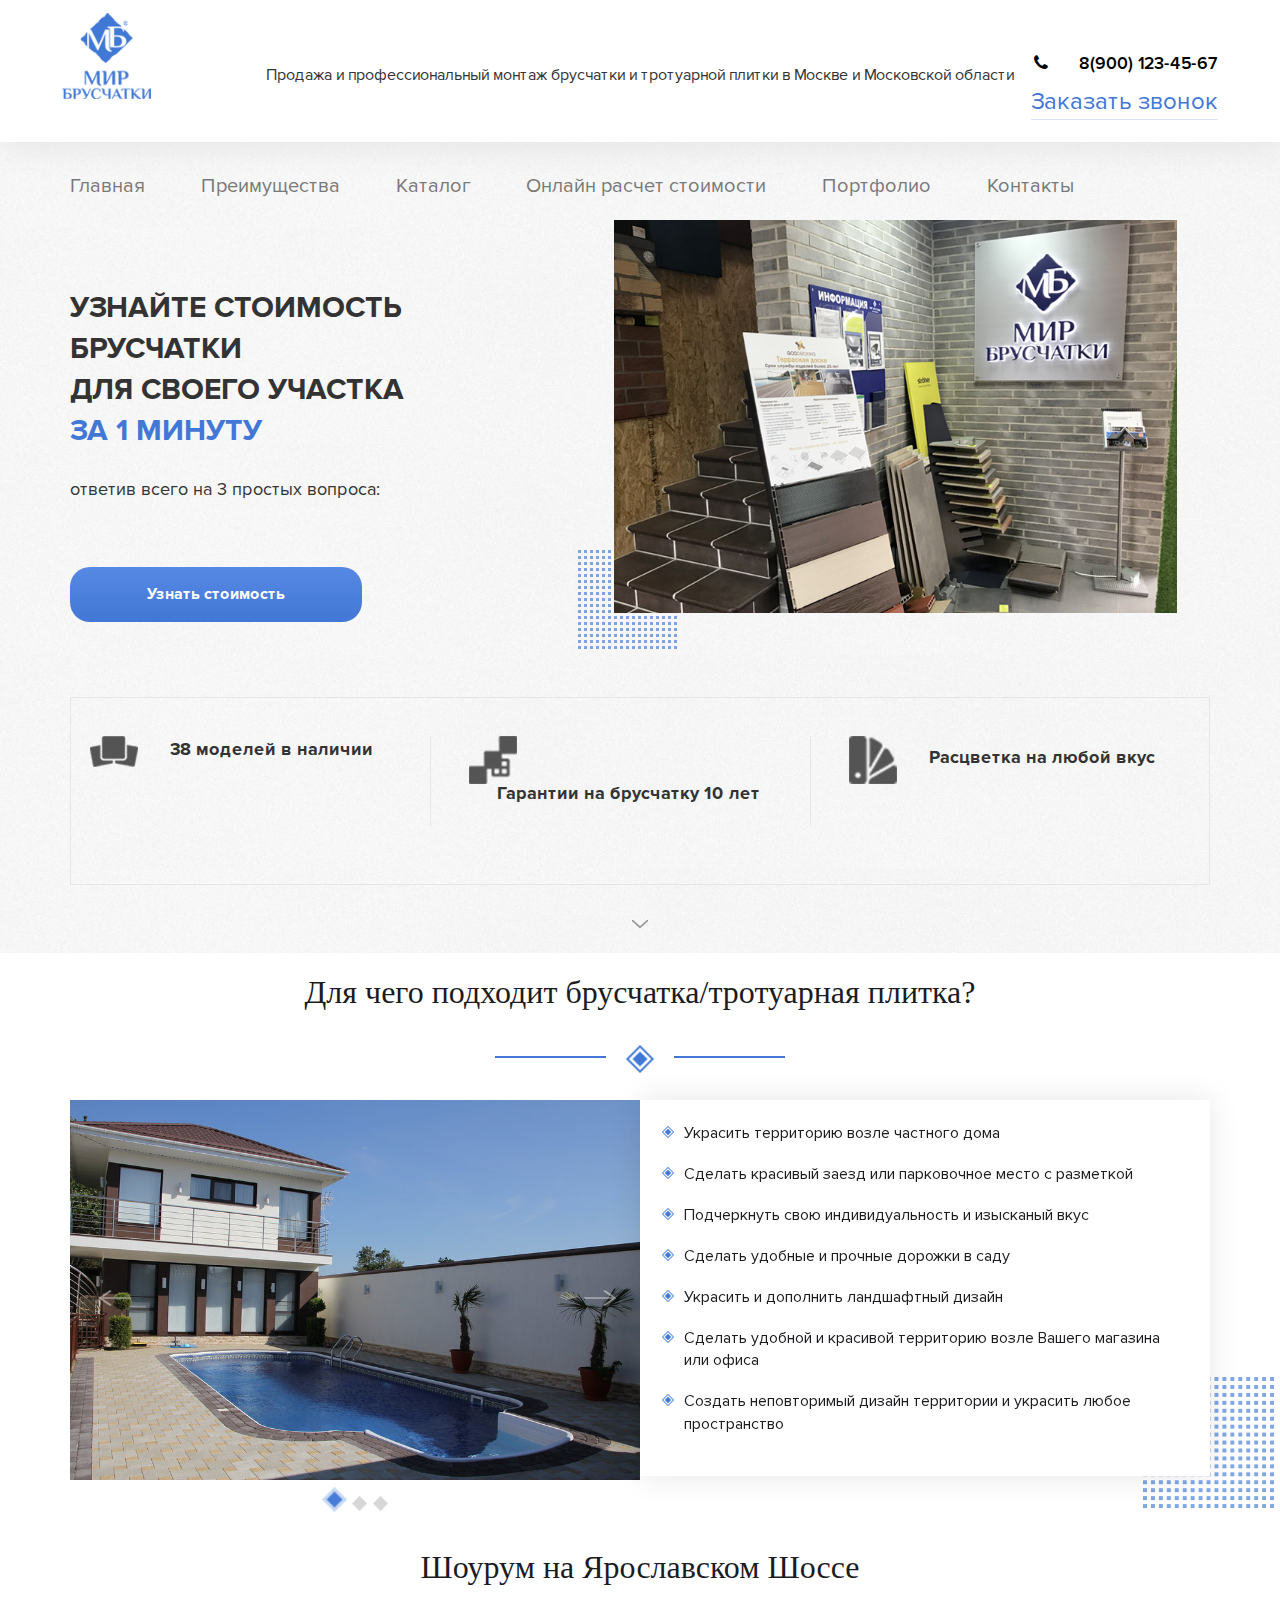
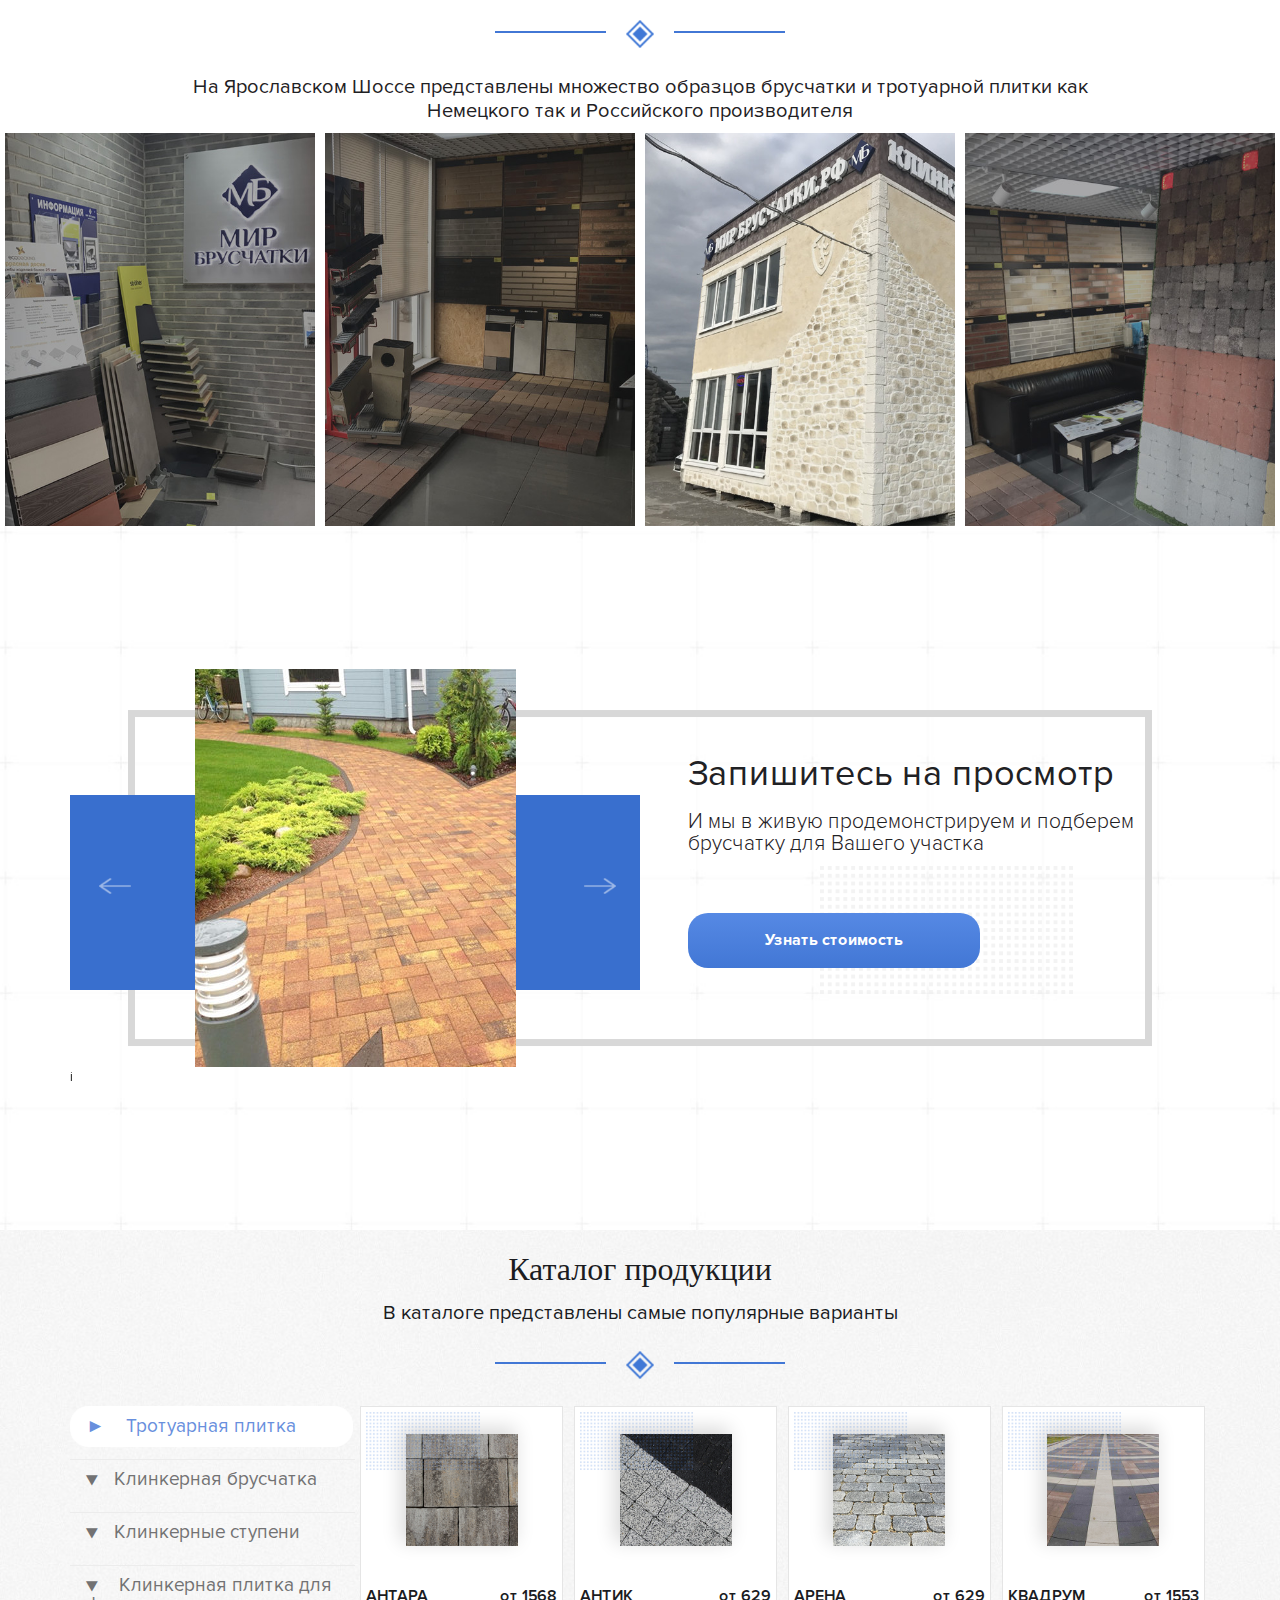
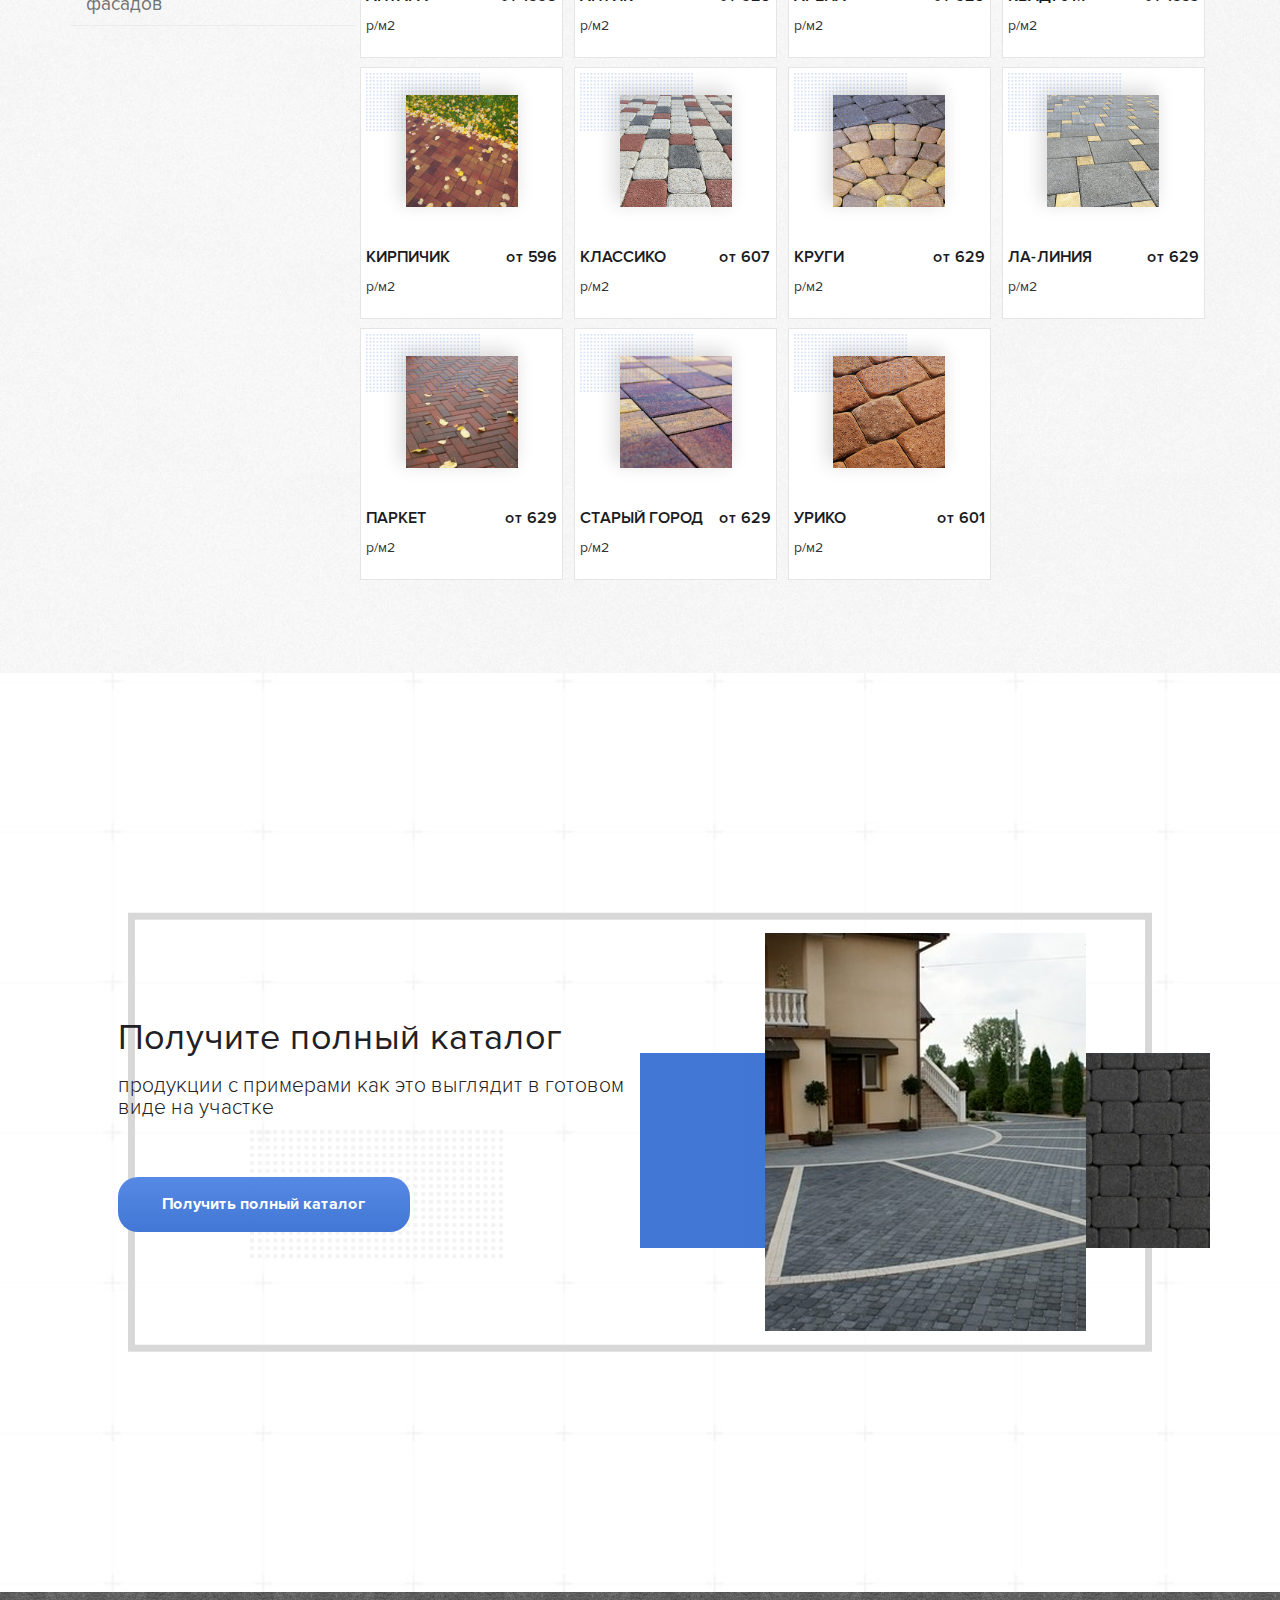
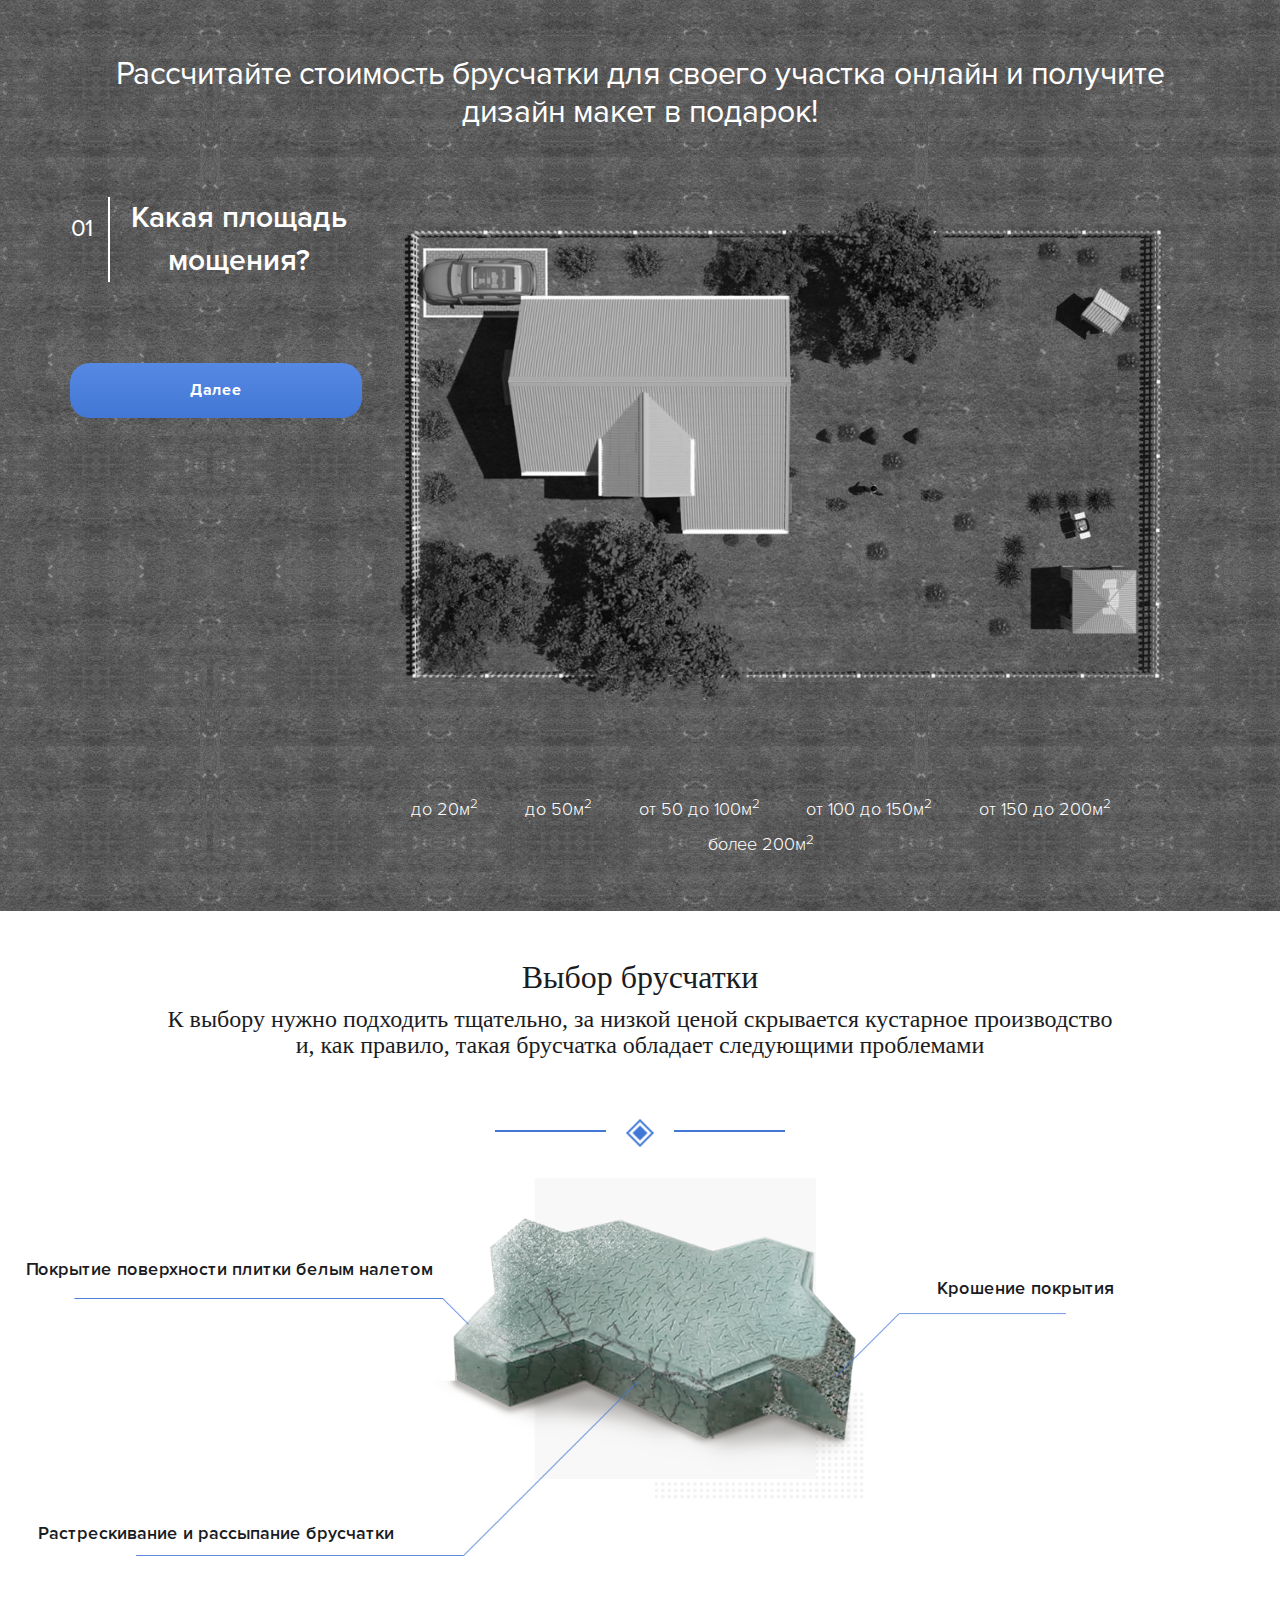
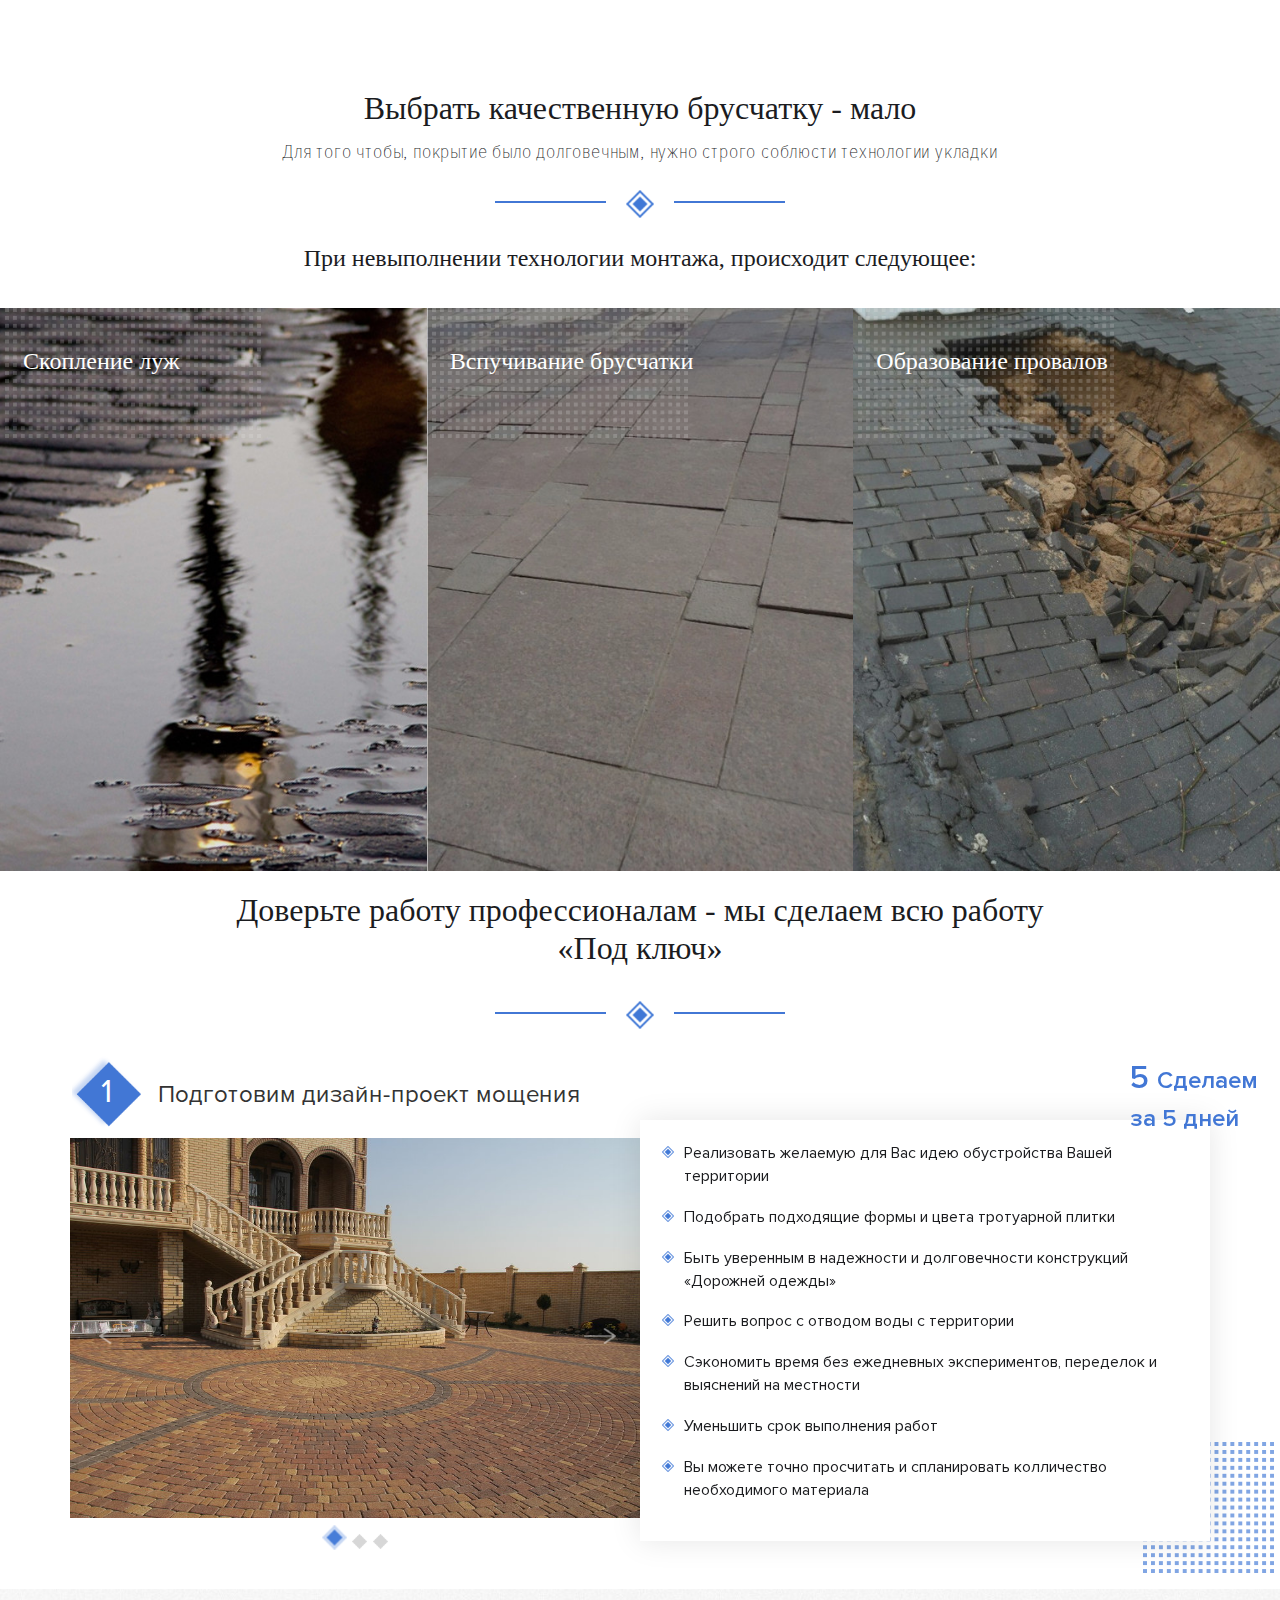
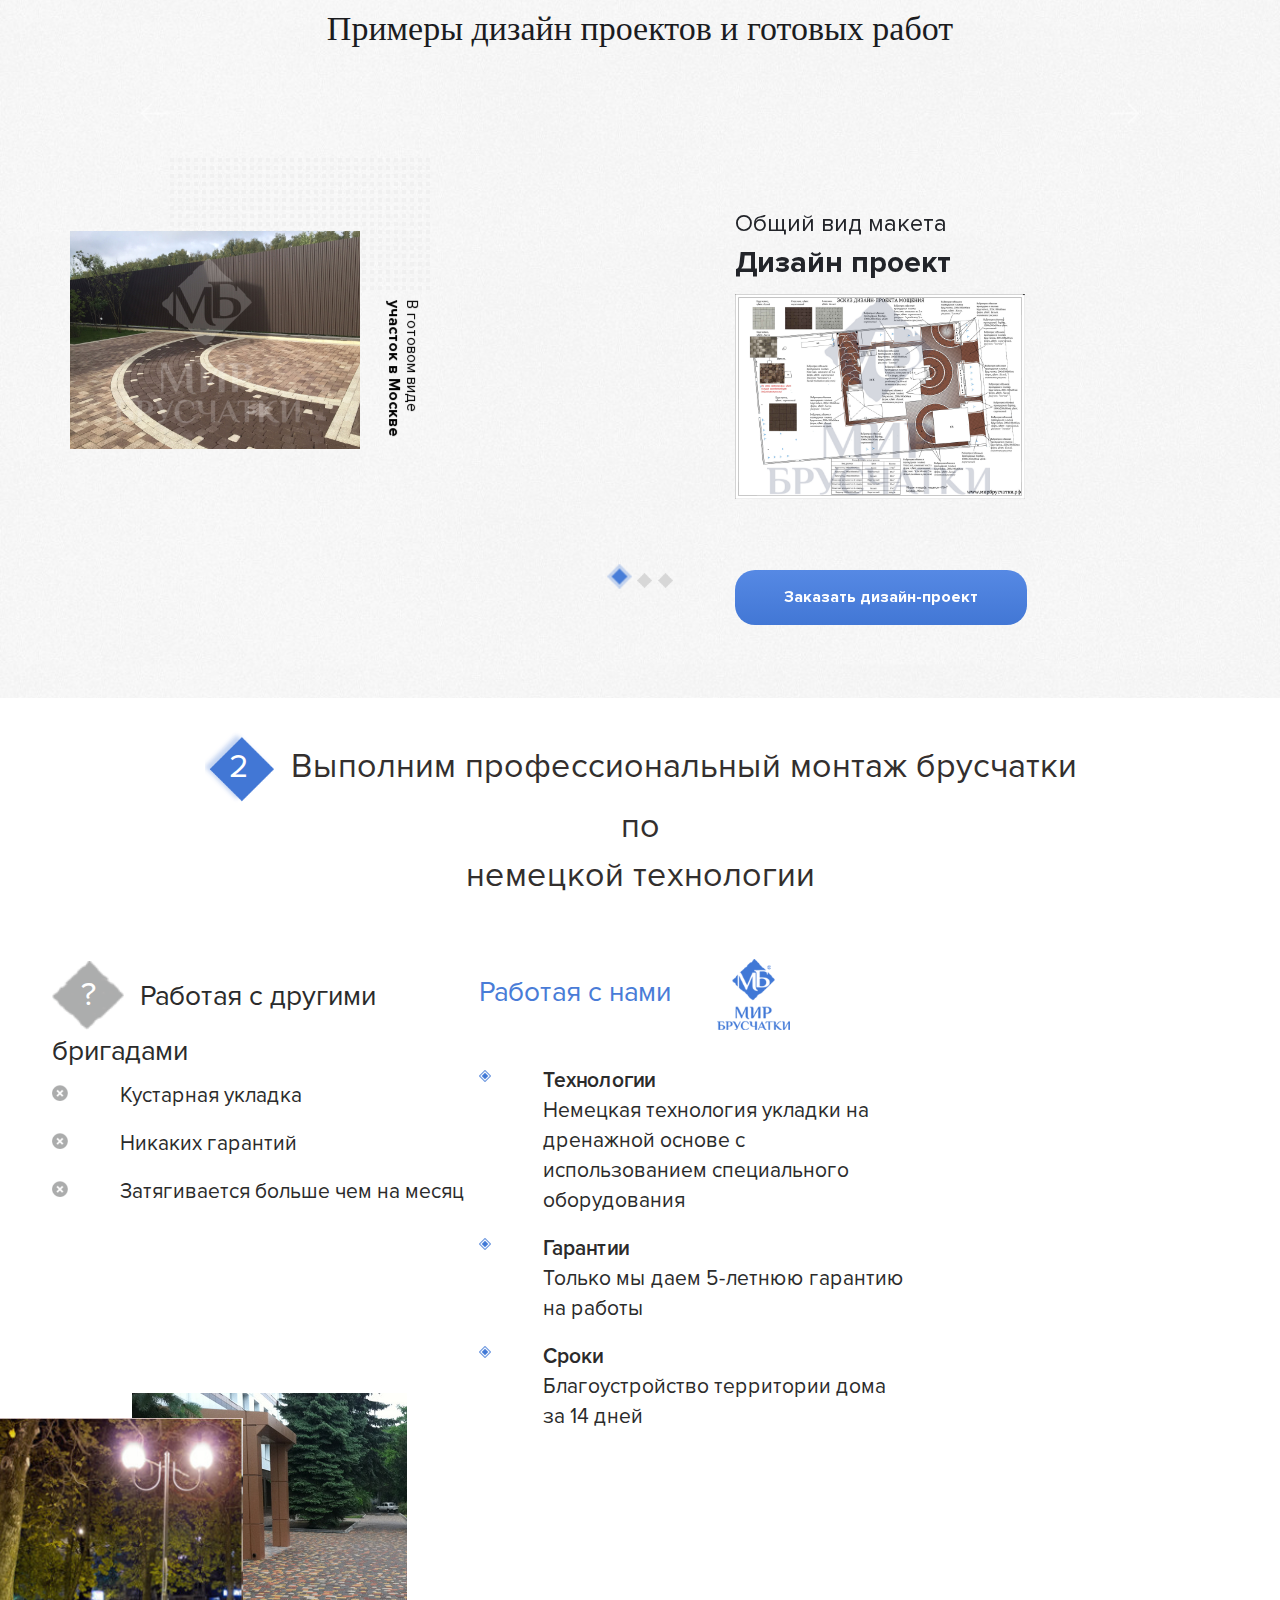
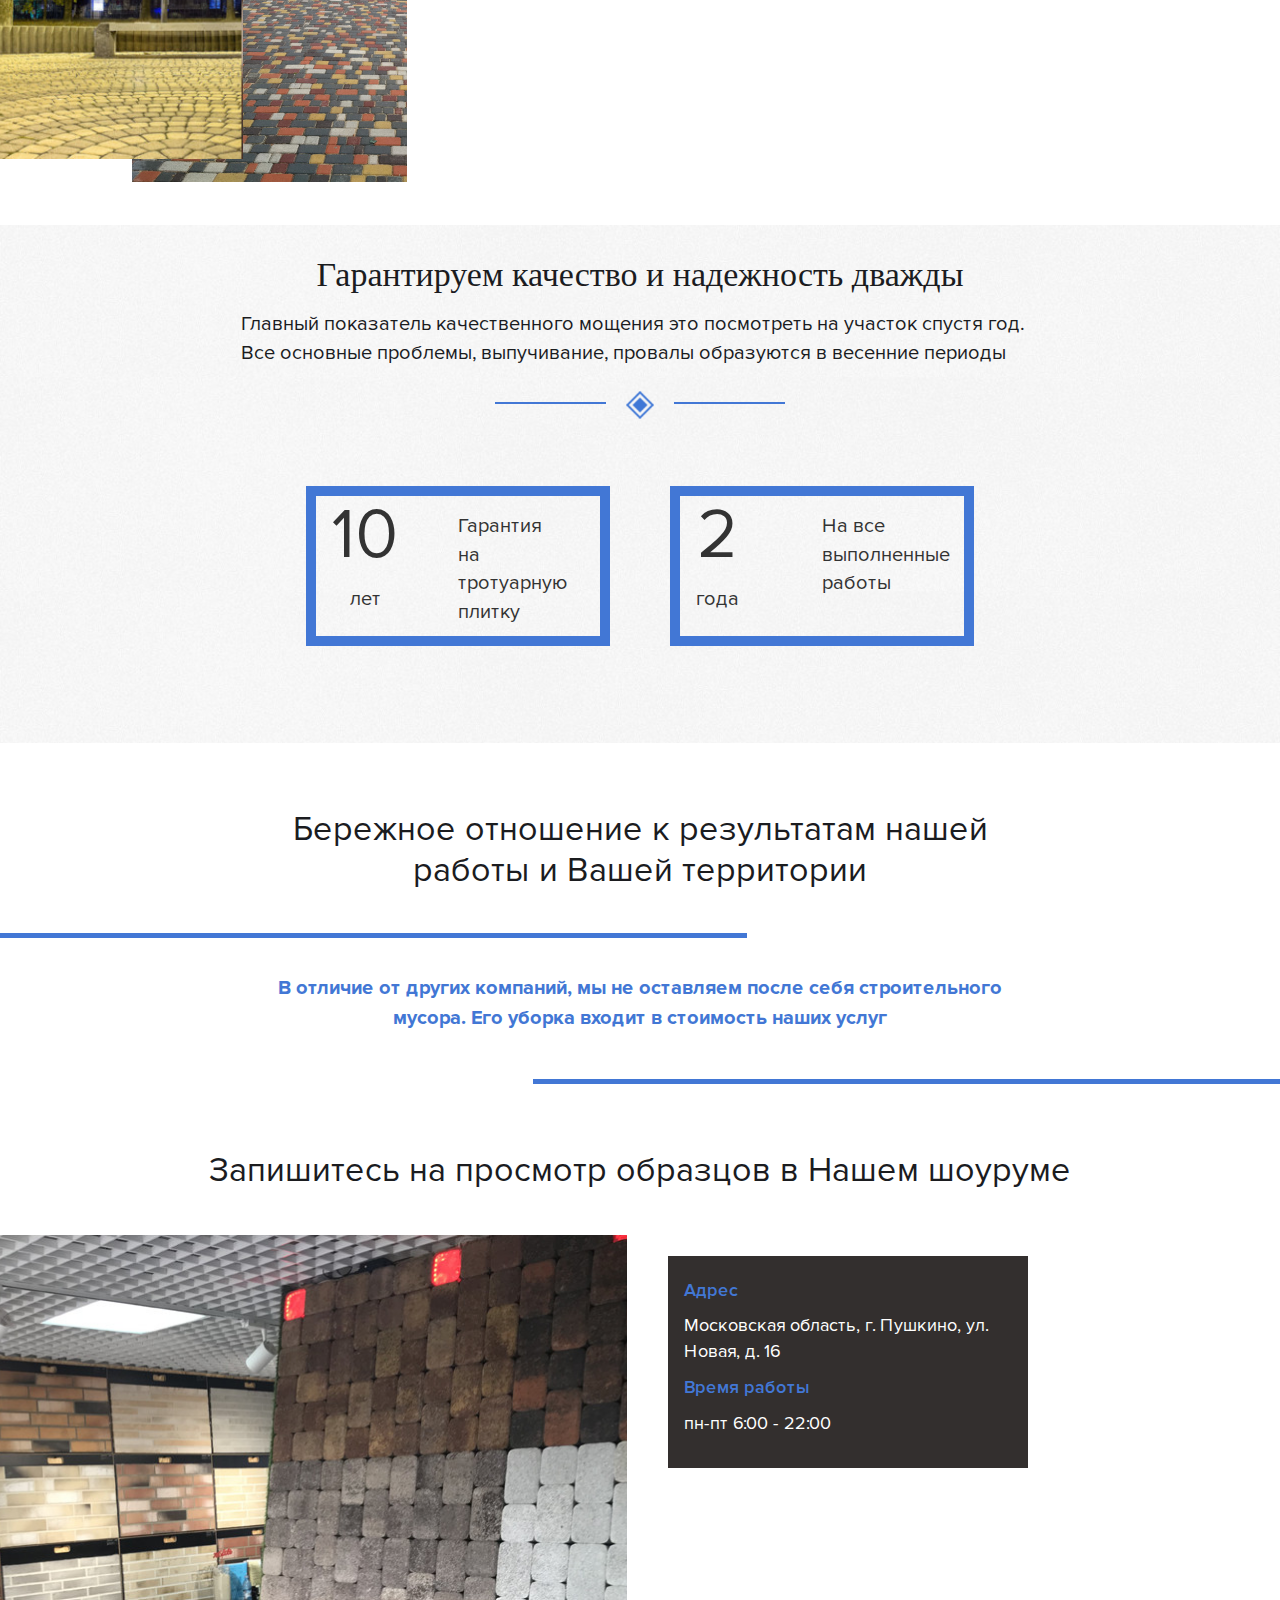
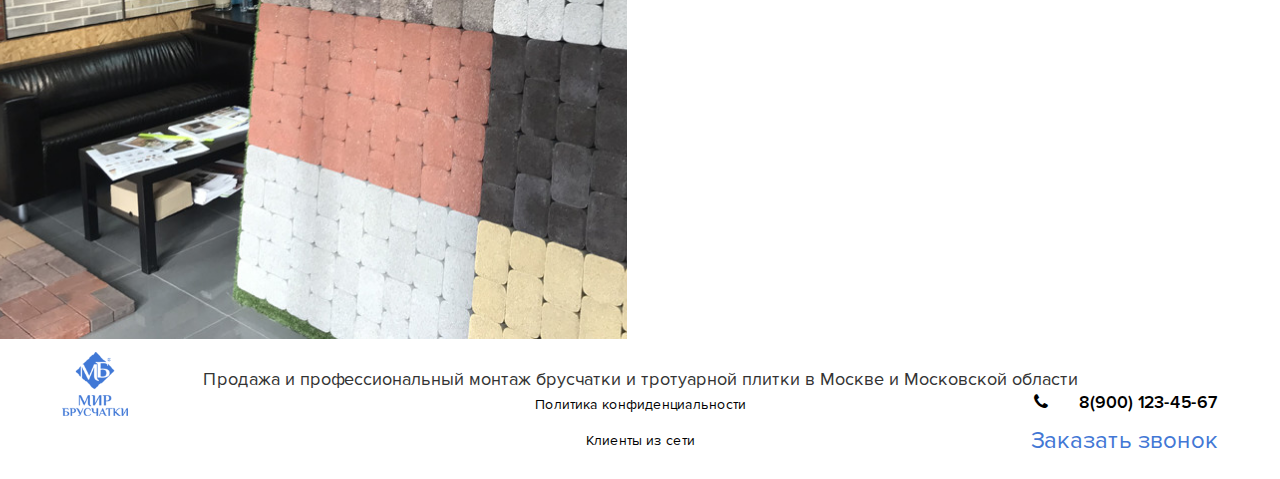
==== commit 9eaf23a8: "mobile quizz" ====
--- a/index.html
+++ b/index.html
@@ -58,7 +58,6 @@
 
       <div class="col-md-12">
         <div class="col-md-5">
-
       <h1 class="header__activity">Узнайте стоимость брусчатки <br class="breaks">для своего участка<br class="breaks">
      <span>за 1 минуту</span></h1> 
      <p class="header__questions">ответив всего на 3 простых вопроса:</p>
@@ -69,8 +68,6 @@
       <img class="main_screen__image" src="img/main.png" alt="Брусчатка">
       </div>
      </div>
-
-
      <div class="col-md-12 header__icon_container">
        <div class="col-md-4">
         <div class="header__icon">
@@ -78,24 +75,19 @@
            <span class="header__icon_text">38 моделей в наличии</span>
         </div>
        </div>
-
        <div class="col-md-4">
         <div class="header__icon">
           <img class="header__icon_image" src="img/icon_main2.png" alt="Иконка">
            <span class="header__icon_text">Гарантии на брусчатку 10 лет</span>
         </div>
        </div>
-
        <div class="col-md-4">
         <div class="header__icon last">
           <img class="header__icon_image" src="img/icon3_main.png" alt="Иконка">
            <span class="header__icon_text">Расцветка на любой вкус</span>
         </div>
        </div>
-
-
-     </div>
-    
+     </div>   
 
 <a href="#showroom"><img class="scroll_down" src="img/arrow_down.png" alt="Стрелка"></a>
 </div>
@@ -230,7 +222,7 @@
       <p class="sign__title">Запишитесь на просмотр</p>
        <p class="sign__subtitle">И мы в живую продемонстрируем и подберем брусчатку для Вашего участка</p>
        <div class="sign__buttonblock">
-         <a href="#" data-target=".modal_modal_price" data-toggle="modal" class="header__order sign__grid_button callback button__hover">Узнать стоимость</a>
+         <a href="#" data-target=".modal_price" data-toggle="modal" class="header__order sign__grid_button callback button__hover">Узнать стоимость</a>
          <img class="sign__grid" src="img/grid.png" alt="Сетка">
        </div>
     </div>
@@ -250,17 +242,17 @@
     <div class="col-md-12">
       <div class="col-md-3">
    <ul class="nav nav-tabs" role="tablist">
-  <li class="nav-item active catalog__desktop__tabs">
-    <a class="nav-link active" href="#plitka" role="tab" data-toggle="tab"><span class="opened_tab">&#9658;</span> <span class="closed_tab">&#9660;</span>Тротуарная плитка</a>
+  <li class="nav-item active ">
+    <a class="nav-link active catalog__desktop__tabs" href="#plitka" role="tab" data-toggle="tab"><span class="opened_tab">&#9658;</span> <span class="closed_tab">&#9660;</span>Тротуарная плитка</a>
+  </li>
+  <li class="nav-item ">
+    <a class="nav-link catalog__desktop__tabs" href="#bruschatka" role="tab" data-toggle="tab"><span class="closed_tab">&#9660;</span><span class="opened_tab">&#9658;</span>Клинкерная брусчатка</a>
   </li>
   <li class="nav-item catalog__desktop__tabs">
-    <a class="nav-link " href="#bruschatka" role="tab" data-toggle="tab"><span class="closed_tab">&#9660;</span><span class="opened_tab">&#9658;</span>Клинкерная брусчатка</a>
+    <a class="nav-link catalog__desktop__tabs" href="#steps" role="tab" data-toggle="tab"><span class="closed_tab">&#9660;</span><span class="opened_tab">&#9658;</span>Клинкерные ступени</a>
   </li>
-  <li class="nav-item catalog__desktop__tabs">
-    <a class="nav-link " href="#steps" role="tab" data-toggle="tab"><span class="closed_tab">&#9660;</span><span class="opened_tab">&#9658;</span>Клинкерные ступени</a>
-  </li>
-    <li class="nav-item catalog__desktop__tabs">
-    <a class="nav-link " href="#fasade" role="tab" data-toggle="tab"><span class="closed_tab">&#9660;</span> <span class="opened_tab">&#9658;</span>Клинкерная плитка для фасадов</a>
+    <li class="nav-item ">
+    <a class="nav-link catalog__desktop__tabs" href="#fasade" role="tab" data-toggle="tab"><span class="closed_tab">&#9660;</span> <span class="opened_tab">&#9658;</span>Клинкерная плитка для фасадов</a>
   </li>
   </ul>
 </div>
@@ -1105,7 +1097,7 @@
       <p class="sign__title">Получите полный каталог</p>
        <p class="sign__subtitle">продукции с примерами как это выглядит в готовом виде на участке</p>
        <div class="sign__buttonblock">
-         <a href="#" data-target=".modal_modal_catalog" data-toggle="modal" class="header__order sign__grid_button callback button__hover">Получить полный каталог</a>
+         <a href="#" data-target=".modal_catalog" data-toggle="modal" class="header__order sign__grid_button callback button__hover">Получить полный каталог</a>
          <img class="sign__grid" src="img/grid.png" alt="Сетка">
 
        </div>
@@ -1140,18 +1132,12 @@
               <a class="right carousel-control" href="#carousel-example-generic_sign_up" role="button" data-slide="next">               
                   <img class="arrows arrow_right" src="img/arrow-right.png" alt="next">
               </a>  -->
-
-
             </div>
       </div>
    </div>
-
-  </div>
-  
-  </div><!-- Контейнер -->
-  <div class="bg__foo"></div>  
+  </div>  
+  </div><!-- Контейнер -->  
 </section>
-
 <section id="test" class="container-fluid">
 <div class="container">
   <h2 class="count">Рассчитайте стоимость брусчатки для своего участка онлайн и получите дизайн макет в подарок!</h2>
@@ -1171,8 +1157,8 @@
            </div>
            <a class="next button__hover action-button"> Далее</a> 
          </div> <!-- 3 колонки -->
-   <div class="col-md-9">
-      <div class="plan__container"> 
+      <div class="col-md-9">
+         <div class="plan__container"> 
            <img id= "less20"  class="schema_parts" src="img/calculator/1.png" alt="Схема двора">
            <img id= "less50" class="schema_parts " src="img/calculator/2.png" alt="Схема двора">
            <img id="more50" class="schema_parts " src="img/calculator/3.png" alt="Схема двора"> 
@@ -1182,21 +1168,20 @@
            <img class="plan__image" src="img/calculator/square3.png" alt="Схема двора">
       </div>
       <div class="variants">
-          <p id="part1" class="variants_text">до  20м<sup>2</sup></p>
-          <p id="part2" class="variants_text">до  50м<sup>2</sup></p>
-          <p id="part3" class="variants_text">от 50 до  100м<sup>2</sup></p>
-          <p id="part4" class="variants_text">от 100 до  150м<sup>2</sup></p>
-          <p id="part5" class="variants_text">от 150 до 200м<sup>2</sup></p>
-          <p id="part6" class="variants_text">более 200м<sup>2</sup></p>
+          <p  class="variants_text">до  20м<sup>2</sup></p>
+          <p  class="variants_text">до  50м<sup>2</sup></p>
+          <p  class="variants_text">от 50 до  100м<sup>2</sup></p>
+          <p  class="variants_text">от 100 до  150м<sup>2</sup></p>
+          <p  class="variants_text">от 150 до 200м<sup>2</sup></p>
+          <p  class="variants_text">более 200м<sup>2</sup></p>
       </div>
     </div><!-- 9 колонки-->
   </div><!-- 12 колонки -->
 </div><!-- контейнер -->       
 </fieldset>
 <fieldset> 
-     <input type="hidden" id="type" name="type"  value="" />     
-    <div class="container">
-      <!-- <div class="row"> -->
+  <input type="hidden" id="type" name="type"  value="" />     
+    <div class="container">     
       <div class="col-md-12">
          <div class="col-md-4">
             <div class="col-md-12">
@@ -1209,12 +1194,8 @@
              </div>
            <a class="next button__hover action-button"> Далее</a> 
            <a class="back action-button"> Назад</a>
-         </div>  <!-- 3 колонки -->
-
-         
-   <div class="col-md-8 type__container">     
-    
-
+         </div>  <!-- 3 колонки -->         
+   <div class="col-md-8 type__container">
   <div class="col-md-4">
         <div class="type__card">
           <img  class="catalog__grid" src="img/catalog_grid.png" alt="Сетка">
@@ -1487,7 +1468,6 @@
            <p class="extra_info">р/м2</p>
         </div>
       </div>
-
       <div class="col-md-4">
         <div class="type__card">
           <img  class="catalog__grid" src="img/catalog_grid.png" alt="Сетка">
@@ -1496,7 +1476,6 @@
            <p class="extra_info">№36  <span>р/м2</span></p>
         </div>
       </div>
-
       <div class="col-md-4">
         <div class="type__card">
           <img  class="catalog__grid" src="img/catalog_grid.png" alt="Сетка">
@@ -1514,8 +1493,6 @@
            <p class="extra_info">№38  <span>р/м2</span></p>
         </div>
       </div>
-
-
        <div class="col-md-4">
         <div class="type__card">
           <img  class="catalog__grid" src="img/catalog_grid.png" alt="Сетка">
@@ -1524,7 +1501,6 @@
            <p class="extra_info">№39  <span>р/м2</span></p>
         </div>
       </div>
-
        <div class="col-md-4">
         <div class="type__card">
           <img  class="catalog__grid" src="img/catalog_grid.png" alt="Сетка">
@@ -1533,7 +1509,6 @@
            <p class="extra_info">№40  <span>р/м2</span></p>
         </div>
       </div>
-
        <div class="col-md-4">
         <div class="type__card">
           <img  class="catalog__grid" src="img/catalog_grid.png" alt="Сетка">
@@ -1542,7 +1517,6 @@
            <p class="extra_info">№41  <span>р/м2</span></p>
         </div>
       </div>
-
        <div class="col-md-4">
         <div class="type__card">
           <img  class="catalog__grid" src="img/catalog_grid.png" alt="Сетка">
@@ -1551,7 +1525,6 @@
            <p class="extra_info">№42  <span>р/м2</span></p>
         </div>
       </div>
-
        <div class="col-md-4">
         <div class="type__card">
           <img  class="catalog__grid" src="img/catalog_grid.png" alt="Сетка">
@@ -1560,7 +1533,6 @@
            <p class="extra_info">№43  <span>р/м2</span></p>
         </div>
       </div>
-
        <div class="col-md-4">
         <div class="type__card">
           <img  class="catalog__grid" src="img/catalog_grid.png" alt="Сетка">
@@ -1569,7 +1541,6 @@
            <p class="extra_info">№44  <span>р/м2</span></p>
         </div>
       </div>
-
        <div class="col-md-4">
         <div class="type__card">
           <img  class="catalog__grid" src="img/catalog_grid.png" alt="Сетка">
@@ -1578,7 +1549,6 @@
            <p class="extra_info">№45  <span>р/м2</span></p>
         </div>
       </div>
-
        <div class="col-md-4">
         <div class="type__card">
           <img  class="catalog__grid" src="img/catalog_grid.png" alt="Сетка">
@@ -1586,19 +1556,11 @@
           <p class="price">Sonderbrand  <span>от 1581</span></p>
            <p class="extra_info">№46  <span>р/м2</span></p>
         </div>
-      </div>
-      
-
-   
-
-     
+      </div>      
     </div><!-- 9 колонки-->
   </div><!-- 12 колонки -->
-<!-- </div> --><!--row-->
 </div><!-- контейнер -->       
 </fieldset>
-
-
 <fieldset> 
      <input type="hidden" id="color" name="color"  value="" />     
     <div class="container">
@@ -1730,16 +1692,12 @@
           <img class="color__image" src="catalog/colors/янтарь-3-150x150.jpg" alt="Каталог образцов">
           <p class="color">Янтарь</p>              
       </div>
-    </div>
-
-        
+    </div>        
     </div><!-- 9 колонки-->
   </div><!-- 12 колонки -->
 <!-- </div> --><!--row-->
 </div><!-- контейнер -->       
 </fieldset>
-
-
 <fieldset>
    <input type="hidden" id="social" name="social"  value="" />     
   <div class="col-md-12">
@@ -1747,34 +1705,146 @@
       <h2 class="get__account">Получите расчет стомости удобным для Вас способом</h2>
       <input class="orders__inputs" name="social" type="hidden" value="" />
       <div class="social_icons__block">
-        <img id="sms" class="social_icon" src="img/icon4.png" alt="Иконка соцсетей">
-        <img id="telegram" class="social_icon" src="img/icon3.png" alt="Иконка соцсетей">
-        <img id="viber" class="social_icon" src="img/icon1.png" alt="Иконка соцсетей">
-        <img id="watsap" class="social_icon" src="img/icon2.png" alt="Иконка соцсетей">
+        <img class="sms social_icon" src="img/icon4.png" alt="Иконка соцсетей">
+        <img class="telegram social_icon" src="img/icon3.png" alt="Иконка соцсетей">
+        <img class="viber social_icon" src="img/icon1.png" alt="Иконка соцсетей">
+        <img class="watsap social_icon" src="img/icon2.png" alt="Иконка соцсетей">
+      </div>
+      <div class="form__container__test">                                  
+          <div>            
+            <input class="orders__inputs phone" placeholder="Телефон" name="user_phone" type="tel" required="required" />
+          </div>            
+          <div class="formname">
+             <input id="checkbox_test" type="checkbox" name="checkbox_m" checked onchange="document.getElementById('submit_test').disabled = !this.checked;" />
+             <label for="checkbox_test">Я согласен на обработку персональных данных</label>    
+            <input type="submit" class="header__order callback button__hover"  name="submit" id="submit_test" value="Получить расчет" />
+          </div>
+     </div>  
+      <a class="back action-button"> Назад</a> 
+    </div>
+<!--    </div> -->
+       <div class="col-md-6">
+         <img class="phone_image" src="img/phone.png" alt="Телефон">
+        </div>
+    </div>
+
+   </fieldset>
+  </form>
+  </div>
+</section>
+
+<div class="container-fluid" id="test_mobile">
+ <div class="container">
+  <h2 class="count mobile">Рассчитайте стоимость брусчатки для своего участка онлайн и получите дизайн макет в подарок!</h2>
+  <form id="msform" action="mail.php" method="POST" onsubmit="yaCounter.reachGoal ('TEST'); return true;"  >
+    <fieldset  class="visible first_question">     
+    <div class="container">
+       <input type="hidden" id="square_mobile" name="square"  value="" />   
+      <div class="col-md-12 first_question">
+        <p class="test_question mobile">Какая площадь мощения?</p>
+         <div class="col-md-12 ">
+         <div class="variants">
+          <p  class="square__test mobile">до  20м<sup>2</sup></p>
+          <p class="square__test mobile">до  50м<sup>2</sup></p>
+          <p  class="square__test mobile">от 50 до  100м<sup>2</sup></p>
+          <p  class="square__test mobile">от 100 до  150м<sup>2</sup></p>
+          <p  class="square__test mobile">от 150 до 200м<sup>2</sup></p>
+          <p  class="square__test mobile">более 200м<sup>2</sup></p>           
+    </div><!-- 12 колонки -->
+  </div><!-- контейнер -->       
+</fieldset>
+<fieldset> 
+  <div class="container">
+     <input type="hidden" id="type_mobile" name="color"  value="" />     
+      <p class="test_question mobile">Тип брусчатки?</p>
+      <div class="col-xs-12 mobile__container">
+          <p class="mobile__text">Клинкерная плитка для фасадов</p>
+          <img class="type__test" src="catalog/fasade/RIEMCHEN X цена от 2508.jpeg" alt="RIEMCHEN">
+          <img class="type__test" src="catalog/fasade/SONDERBRAND №36 цена от 3057.jpeg" alt="SONDERBRAND №36"> 
+          <img class="type__test" src="catalog/fasade/SONDERBRAND №37 цена от 3057.jpeg" alt="SONDERBRAND №37">      
+          <img class="type__test" src="catalog/fasade/SONDERBRAND №38 цена от 2884.jpeg" alt="SONDERBRAND №38">               
+          <img class="type__test" src="catalog/fasade/SONDERBRAND №39 цена от 1152.jpeg" alt="SONDERBRAND №39"> 
+          <img class="type__test" src="catalog/fasade/SONDERBRAND №41 цена от 1678.jpeg" alt="SONDERBRAND №41">              
+          <img class="type__test" src="catalog/fasade/SONDERBRAND №42 цена от 1344.jpeg" alt="SONDERBRAND №42">                 
+          <img class="type__test" src="catalog/fasade/SONDERBRAND №43 цена от 1987.jpeg" alt="SONDERBRAND 43">  
+           <p class="mobile__text">Тротуарная плитка</p>
+          <img class="type__test" src="catalog/plitka_trotuar/Антара цена от 1568.jpg" alt="Антара">                 
+          <img class="type__test" src="catalog/plitka_trotuar/Антик цена от 629.jpg" alt="Антик">                 
+          <img class="type__test" src="catalog/plitka_trotuar/Арена цена от 629.jpg" alt="Арена">           
+          <img class="type__test" src="catalog/plitka_trotuar/КВАДРУМ цена от 1553.jpg" alt="Квадрум">                  
+          <img class="type__test" src="catalog/plitka_trotuar/КИРПИЧИК цена от 596.jpg" alt="Кирпичик">                 
+          <img class="type__test" src="catalog/plitka_trotuar/Классико цена от 607.jpg" alt="Классико">                  
+          <img class="type__test" src="catalog/plitka_trotuar/Круги цена от 629.jpg" alt="Круги">
+          <p class="mobile__text">Клинкерная брусчатка</p>
+          <img class="type__test" src="catalog/klin_brus/P241KF.jpg" alt="P241KF.jpg">                 
+          <img class="type__test" src="catalog/klin_brus/P249KF.jpg" alt="P249KF.jpg">                 
+          <img class="type__test" src="catalog/klin_brus/P273KF.jpg" alt="P273KF.jpg">           
+          <img class="type__test" src="catalog/klin_brus/P402SKF.jpg" alt="P402SKF"> 
+           <p class="mobile__text">Клинкерные ступени</p>
+          <img class="type__test" src="catalog/steps/AERA X цена от 3012.jpg" alt="AERA">                 
+          <img class="type__test" src="catalog/steps/ASAR X цена от 4736.jpg" alt="ASAR">                  
+          <img class="type__test" src="catalog/steps/ROCCIA X цена от 2568.jpg" alt="ROCCIA">
+          <img class="type__test" src="catalog/steps/TERRA цена от 1809.jpg" alt="TERRA">
+           <a class="back action-button"> Назад</a>           
+  </div><!-- 12 колонки -->
+</div><!-- контейнер -->       
+</fieldset>
+<fieldset> mob
+  <div class="container">
+     <input type="hidden" id="color_mobile" name="color" value="" /> 
+      <div class="col-md-12 mobile__container">
+        <p class="test_question mobile">Цвет брусчатки?</p>
+          <img class="color__test" src="catalog/colors/blue.jpg" alt="Бирюзовый">
+          <img class="color__test" src="catalog/colors/green.jpg" alt="Зеленый"> 
+          <img class="color__test" src="catalog/colors/антрацит-3-150x150.jpg" alt="Антрацит">      
+          <img class="color__test" src="catalog/colors/арабская-ночь-3-150x150.jpg" alt="Арабская ночь">               
+          <img class="color__test" src="catalog/colors/белый40-1-150x150.jpg" alt="Белый">           
+          <img class="color__test" src="catalog/colors/желтый29-1-150x150.jpg" alt="Желтый">               
+          <img class="color__test" src="catalog/colors/каир-3-150x150.jpg" alt="Каир">              
+          <img class="color__test" src="catalog/colors/клинкер-3-150x150.jpg" alt="Клинкер">                 
+          <img class="color__test" src="catalog/colors/коричневый30-1-150x150.jpg" alt="Коричневый">                
+          <img class="color__test" src="catalog/colors/красный30-1-150x150.jpg" alt="Красный">        
+          <img class="color__test" src="catalog/colors/мустанг-3-150x150.jpg" alt="Мустанг">               
+          <img class="color__test" src="catalog/colors/оранжевый28-1-150x150.jpg" alt="Оранжевый">                 
+          <img class="color__test" src="catalog/colors/осень-3-150x150.jpg" alt="Осень">                 
+          <img class="color__test" src="catalog/colors/саванна-3-150x150.jpg" alt="Саванна">                 
+          <img class="color__test" src="catalog/colors/серый30-1-150x150.jpg" alt="Серый">           
+          <img class="color__test" src="catalog/colors/сиена-3-150x150.jpg" alt="Сиена">                  
+          <img class="color__test" src="catalog/colors/хаски-3-150x150.jpg" alt="Хаски">                 
+          <img class="color__test" src="catalog/colors/черный29-1-150x150.jpg" alt="Черный">                  
+          <img class="color__test" src="catalog/colors/янтарь-3-150x150.jpg" alt="Янтарь">  
+           <a class="back action-button"> Назад</a>        
+  </div><!-- 12 колонки -->
+</div><!-- контейнер -->       
+</fieldset>
+<fieldset>
+   <input type="hidden" id="social" name="social"  value="" />     
+  <div class="col-md-12">   
+      <h2 class="get__account">Получите расчет стомости удобным для Вас способом</h2>
+      <input class="orders__inputs" name="social" type="hidden" value="" />
+      <div class="social_icons__block">
+        <img class="sms social_icon" src="img/icon4.png" alt="Иконка соцсетей">
+        <img class="telegram social_icon" src="img/icon3.png" alt="Иконка соцсетей">
+        <img class="viber social_icon" src="img/icon1.png" alt="Иконка соцсетей">
+        <img class="watsap social_icon" src="img/icon2.png" alt="Иконка соцсетей">
       </div>
      <div class="form__container__test">                                  
           <div>            
             <input class="orders__inputs phone" placeholder="Телефон" name="user_phone" type="tel" required="required" />
           </div>            
           <div class="formname">
-             <input id="checkbox_s" type="checkbox" name="checkbox_m" checked onchange="document.getElementById('submit_m').disabled = !this.checked;" />
+             <input id="checkbox_mob" type="checkbox" name="checkbox_m" checked onchange="document.getElementById('submit_mob').disabled = !this.checked;" />
              <label for="checkbox_s">Я согласен на обработку персональных данных</label>    
-            <input type="submit"  name="submit" id="submit_s" value="Оставьте заявку" />
+            <input type="submit" class="header__order callback button__hover" name="submit" id="submit_mob" value="Получить расчет" />
            </div>
      </div>
       <a class="back action-button"> Назад</a>
-   </div>
-
-     <div class="col-md-6">
-       <img class="phone_image" src="img/phone.png" alt="Телефон">
-     </div>
-
-    </div>  
-</div> 
-</fieldset>
+   </div> 
+   </div> 
+  </fieldset>
   </form>
-</div>
-</section>
+ </div>
+</div>
 
 
 <!--  -выбор брусчатка по схеме-->
@@ -1797,13 +1867,6 @@
   </div> 
    </div>
 </section>
-
-
-
-
-
-
-
 <!--  -выбор брусчатка-->
 <section  class="container-fluid  max_fluid_container" id="select">
 <div class="container">
@@ -1816,7 +1879,6 @@
   </div>
   <p class="select__subtitle">При невыполнении технологии монтажа, происходит следующее:</p>
 </div>
-
 <div class="select__gallery col-md-12">
   <div class="select__gallery_item col-md-4"><img class="defect_image" src="img/select1.jpg">
     <img class="cons__grid" src="img/grid.png" alt="Сетка">
@@ -1832,18 +1894,7 @@
   </div>
   </div>
 </section>
-
-
 <div class="clearfix"></div>
-
-
- 
-
-
-
-
-
-
 <!-- Дизайн проект  -->
 <section  class="container-fluid" id="design">
   <div class="container">
@@ -1864,13 +1915,10 @@
                   <img class="examples_slides" alt="Примеры работ" src="img/usage4.jpg">                  
                 </div>
                 <div class="item">
-                  <img class="examples_slides" alt="Примеры работ" src="img/usage5.jpg">
-                  
+                  <img class="examples_slides" alt="Примеры работ" src="img/usage5.jpg">                  
                 </div>
-
                 <div class="item">
-                 <img class="examples_slides" alt="Примеры работ" src="img/usage6.jpg">
-                  
+                 <img class="examples_slides" alt="Примеры работ" src="img/usage6.jpg">                  
             </div>                             
           </div>
               <!-- LEFT-RIGHT -->
@@ -1879,8 +1927,7 @@
               </a>
               <a class="right carousel-control" href="#carousel-example-generic_design" role="button" data-slide="next">               
                   <img class="arrows arrow_right" src="img/arrow-right.png" alt="next">             
-              </a>  
-
+              </a> 
               <ol class="carousel-indicators horizontal_sliders">
                 <li data-target="#carousel-example-generic_design" data-slide-to="0" class="active">                 
                 </li>
@@ -1900,8 +1947,6 @@
          <span class="usage__text days">Cделаем <br> за 5 дней</span>
        </div>
     </div>
-
-
      <div class="usage__line"> 
     <span class="usage__icon"></span>
     <span class="usage__text">Реализовать желаемую для Вас идею обустройства 
@@ -2026,7 +2071,7 @@
               </a>
 
               <!-- THUMBNAILS -->
-              <ol class="carousel-indicators">
+              <ol id="design_sliders" class="carousel-indicators">
                 <li data-target="#carousel-example-generic_examples" data-slide-to="0" class="active">                 
                 </li>
                 <li data-target="#carousel-example-generic_examples" data-slide-to="1">
@@ -2118,8 +2163,7 @@
     </div>
     <div class="col-md-6">
      <span class="gurantee__text">Гарантия <br>на тротуарную <br>плитку</span>
-    </div>
-    
+    </div>    
   </div>
 
    </div>
@@ -2131,12 +2175,11 @@
         <div class="col-md-6">
          <span class="gurantee__text">На все <br>выполненные <br>работы</span>
         </div>
-   </div>
-  <!--  <img class="black_block near_block" src="img/guarantee_black.png" alt="Фигура"> -->
-</div>
-
-    </div>
- <!-- <div class="bg__bazz"></div> -->
+   </div>  
+</div>
+
+    </div>
+
   </div>
 </div>
 
@@ -2167,10 +2210,7 @@
    </div>
 </div>
 </section>
-
 <p class="rubbish__title">Запишитесь на просмотр образцов в Нашем шоуруме</p>
-
-
 <div class="container_fluid" id="map">
   <div class="col-md-12">
     <div class="col-md-6 map_image">     
@@ -2228,7 +2268,7 @@
           <div class="formname">
              <input id="checkbox_m" type="checkbox" name="checkbox_m" checked onchange="document.getElementById('submit_m').disabled = !this.checked;" />
              <label for="checkbox_m">Я согласен на обработку персональных данных</label>    
-            <input type="submit"  name="submit" id="submit_m" value="Оставьте заявку" />
+            <input class="header__order callback button__hover"  type="submit"  name="submit" id="submit_m" value="Заказать звонок" />
            </div>             
          </form> 
         </div>
@@ -2236,7 +2276,6 @@
     </div>
   </div>
 </div>
-
 <div class="modal fade modal_price" tabindex="-1" role="dialog">
   <div class="modal-dialog" role="document">
     <div class="modal-content">
@@ -2255,7 +2294,7 @@
           <div class="formname">
              <input id="checkbox_price" type="checkbox" name="checkbox_m" checked onchange="document.getElementById('submit_price').disabled = !this.checked;" />
              <label for="checkbox_price">Я согласен на обработку персональных данных</label>    
-            <input type="submit"  name="submit" id="submit_price" value="Заказать прайс-лист" />
+            <input type="submit" class="header__order callback button__hover" name="submit" id="submit_price" value="Заказать прайс-лист" />
            </div>             
          </form> 
         </div>
@@ -2282,7 +2321,7 @@
           <div class="formname">
              <input id="checkbox_catalog" type="checkbox" name="checkbox_m" checked onchange="document.getElementById('submit_catalog').disabled = !this.checked;" />
              <label for="checkbox_catalog">Я согласен на обработку персональных данных</label>    
-            <input type="submit"  name="submit" id="submit_catalog" value="Получить каталог" />
+            <input class="header__order callback button__hover" type="submit"  name="submit" id="submit_catalog" value="Получить каталог" />
            </div>             
          </form> 
         </div>
--- a/css/style.min.css
+++ b/css/style.min.css
@@ -125,7 +125,7 @@
 }*/
 
 .titles {
-    font-size: 2rem;
+    font-size: 1.5rem;
     color: #fff;
     line-height: 2.2rem;
     text-align: center;
@@ -210,148 +210,6 @@
     color: #8b8b8b !important;
 }
 
-/*div.present {
-    min-height: 31.25rem;
-    background-image: url(../img/brickwall.png);
-    background-position: left;
-    background-repeat: no-repeat;
-    background-size: cover;
-    position: relative;
-    z-index: 3;
-}
-
-div.present__body {
-    position: relative;
-    width: 90%;
-    height: 80%;
-    margin: auto;
-    height: 100%;
-    min-height: 37.5rem;
-    z-index: 3;
-    margin-bottom: 5.625rem;
-}
-
-.present__bg {
-    display: block;
-    position: relative;
-    z-index: 5;
-    top: 0;
-    margin: auto;
-    width: 100%;
-    max-height: 61.25rem;
-    padding-top: 3.75rem;
-}
-
-.present__title {
-    font-size: 1.688rem;
-    font-family: "Proxima Nova Regular";
-    color: rgb(43, 41, 41);
-    line-height: 1.63;
-    text-align: center;
-    z-index: 5;
-    position: absolute;
-    top: 23%;
-    display: block;
-    width: 100%;
-}
-
-.present__tag {
-    display: inline-block;
-    max-width: 15.63rem;
-}
-
-.present__title span {
-    color: #54a50e;
-}
-
-.present__sections {
-    position: absolute;
-    z-index: 5;
-    top: 30%;
-    min-height: 23.75rem;
-}
-
-.present__image {
-    display: block;
-    position: relative;
-    z-index: 3;
-    max-width: 17.5rem;
-    margin: auto;
-    margin-top: 20%;
-    margin-left: 10%;
-}
-
-.old-price,
-.roubles {
-    font-size: 2.313rem;
-    position: relative;
-    font-family: "Proxima Nova Regular";
-    color: rgb(89, 160, 29);
-    line-height: 1.189;
-    text-align: center;
-    z-index: 3;
-}
-
-.old-price:before {
-    border-bottom: 0.1875rem solid red;
-    position: absolute;
-    content: "";
-    width: 100%;
-    height: 50%;
-    transform: rotate(-12deg);
-}
-
-.present__tag {
-    margin-top: -2.5rem;
-    position: relative;
-    z-index: 3;
-}
-
-.present__button {
-    background-color: rgb(124, 195, 63);
-    box-shadow: 0.087px 0.25rem 0.5rem 0 rgba(54, 110, 6, 0.78);
-    width: 13.69rem;
-    height: 3.188rem;
-    border-radius: 1.25rem;
-    font-size: 1.438rem;
-    font-family: "Proxima Nova Regular";
-    color: rgb(255, 255, 255);
-    line-height: 1.913;
-    text-align: center;
-    margin: auto;
-    position: relative;
-    display: block;
-    margin-top: 60%;
-    outline: none;
-    z-index: 3;
-}
-
-.present__price {
-    font-size: 1.5rem;
-    font-family: "Proxima Nova Regular";
-    color: rgb(63, 63, 63);
-    line-height: 2.444;
-    text-align: left;
-    margin-top: 30%;
-}
-
-#orders {
-    padding-bottom: 5.813rem;
-    min-height: 28.13rem;
-}
-
-.orders__question {
-    font-size: 1.625rem;
-    font-family: "Proxima Nova Regular";
-    color: rgb(67, 67, 67);
-    line-height: 1.5;
-    text-align: center;
-}
-
-.orders__question span {
-    color: #7cc33f;
-}
-*/
 .orders__form {
     
     background-color: transparent;
@@ -447,18 +305,20 @@
 }
 
 .formname input[type=submit] {
-    background-color: #4277d5;
-    box-shadow: 0.087px 0.25rem 0.5rem 0 #4277d5;
-    width: 14.88rem;
-    height: 2.25rem;
-    font-size: 1rem;
-    font-family: "Proxima Nova Regular";
+    display: block;
+    max-width: 80%;
+    margin:auto;
+    margin-top: 2rem;
+    /*background-color: #4277d5;    
+    width: 13.88rem;
+    height: 2.55rem;
+    font-size: 1rem;    
     color: rgb(255, 255, 255);
     line-height: 2.25rem;
     border-radius: 1.25rem;
     text-align: center;
     display: block;
-    margin: auto;
+    margin: auto;*/
 }
 
 .formname input[disabled],
@@ -758,14 +618,9 @@
 .footer__phone:visited {
     color: #fff!important;
     outline: none!important;
-}*/
-
-/*.footer__phone {
-    font-size: 1.5rem;
-    font-family: "Proxima Nova Light";
-    color: #fff;
-    text-align: left;
-}*/
+}
+
+
 
 .header__order.callback,
 #msform .action-button,
@@ -776,42 +631,6 @@
     transition: 1s;
 }
 
-/*.header__order.callback:hover,
-#send:hover,
-#msform .action-button:hover .action-button:hover,
-.select_house__button:hover,
-.present__button:hover,
-.formname input[type=submit]:hover {
-    background-color: #457f14;
-    text-decoration: none;
-}*/
-
-/*.footer__callback {
-    border-width: 0.1875rem;
-    border-color: #fff;
-    border-style: solid;
-    width: 14.5rem;
-    height: 2.5rem;
-    font-size: 1rem;
-    font-family: "Proxima Nova Regular";
-    line-height: 2.5rem;
-    text-align: center;
-    display: block;
-    border-radius: 1.25rem;
-    margin-top: 0.75rem;
-    cursor: pointer;
-    display: block;
-    transition: 1s;
-    margin-bottom: 1.875rem;
-}
-
-a.footer__callback:hover {
-    background-color: #457f14;
-}
-
-a.footer__callback:hover {
-    color: #fff;
-}*/
 
 .result {
     font-size: 1.313rem;
@@ -835,45 +654,6 @@
     max-width: 21.88rem;
 }
 
-/*#advantages {
-    position: relative;
-    min-height: 32.81rem;
-    background: url(../img/icon_bg.jpg) no-repeat;
-    background-size: cover;
-    background-position: left;
-    box-shadow: 0 0.3125rem 1.313rem 0.3125rem rgba(0, 0, 0, .5);
-    padding-bottom: 2.75rem;
-}
-
-img.green_element {
-    display: block;
-    position: absolute;
-    top: 0;
-    left: 0;
-    width: 20%;
-    max-width: 21.88rem;
-}
-
-.advantages_section {
-    width: 95%;
-    display: block;
-    margin: auto;
-}
-
-.advantages__title {
-    font-size: 1.938rem;
-    font-family: "Proxima Nova Regular";
-    color: #1e1e1e;
-    font-variant: small-caps;
-    line-height: 3.29;
-    text-align: center;
-}
-
-.advantages__title span {
-    color: #62a32a;
-    text-transform: uppercase;
-}
-*/
 .svg_icons {
     display: block;
     margin: auto;
@@ -945,113 +725,23 @@
     margin: auto;
 }
 
-/*#select_house {
-    background: url(../img/house_bg2.png) no-repeat;
-    background-size: cover;
-    background-position: center;
-    min-height: 55.44rem;
-    position: relative;
-    z-index: 5;
-}
-
-.select_house__button_icon {
-    display: inline-block;
-    padding-right: 0.75rem;
-    max-height: 2.442.444rem;
-}
-
-.select__icon {
-    max-width: 3.75rem;
-    display: inline-block;
-}
-
-.select_house__text {
-    margin-left: 0.625rem;
-    margin-right: 0.625rem;
-}
-
-.select_house__title {
-    font-size: 2.063rem;
-    font-family: "Proxima Nova Regular";
-    color: rgb(254, 254, 254);
-    line-height: 1.091;
-    text-align: center;
-    margin-top: 4.5rem;
-    margin-bottom: 4rem;
-}
-
-.select_house__block {
-    width: 90%;
-    margin: auto;
-    background-color: #fff;
-    max-width: 21.63rem;
-    padding-bottom: 1.688rem;
-    margin-bottom: 0.9375rem;
-}
-
-.select_house__image {
-    display: block;
-    width: 100%;
-    max-width: 21.63rem;
-    margin-bottom: 1.375rem;
-}
-
-.select_house__button {
-    background-color: rgb(124, 195, 63);
-    box-shadow: 0.105px 0.125rem 0.3125rem 0 rgba(56, 106, 14, 0.73);
-    width: 17.5rem;
-    height: 2.625rem;
-    display: block;
-    margin: auto;
-    border-radius: 1.875rem;
-    text-align: center;
-    font-size: 1.063rem;
-    font-family: "Proxima Nova Regular";
-    color: rgb(244, 244, 244);
-    line-height: 2.625rem;
-}
-
-.select_house__button:hover {
-    color: rgb(244, 244, 244);
-}
-
-.select_house__text {
-    font-size: 1.688rem;
-    font-family: "Proxima Nova Regular";
-    color: #414243;
-    line-height: 1.333;
-    text-align: left;
-    margin-bottom: 1.375rem;
-    margin-left: 1.563rem;
-    margin-right: 1.813rem;
-    display: inline-block;
-}
-
-.select_house__text span {
-    color: rgb(91, 165, 40);
-}
-
-.select_house__description {
-    font-size: 1.063rem;
-    font-family: "Proxima Nova Regular";
-    color: rgb(101, 100, 100);
-    font-variant: small-caps;
-    line-height: 1.529;
-    text-align: left;
-    color: #414243;
-    margin-left: 1.563rem;
-    margin-right: 1.813rem;
-    display: block;
-}
-*/
-#test {
+
+#test,
+#test_mobile {
     background-image: url(../img/calculator/calc.jpg);
     background-repeat: repeat;
     background-position: center left;
-    background-size: contain;
+    background-size: contain;    
+    position: relative;
+}
+#test{
     min-height: 57.44rem;
-    position: relative;
-}
+}
+
+#test_mobile {
+    display: none;
+}
+
 
 .social_icons__block {
     margin-bottom: 2rem;
@@ -1061,7 +751,7 @@
 
 img.social_icon {
 display: inline-block;
-max-width: 60px;
+max-width: 50px;
 margin-left: 5%;
 transition: .2s;
 }
@@ -1078,6 +768,7 @@
     margin:auto;
     margin-top: 3rem;
    border: 8px solid #fff;
+   border-top: none;
    padding: 1.125rem;
 }
 
@@ -1183,9 +874,7 @@
 }
 */
 .count
-
- {
-   
+ {   
   font-size: 2rem; 
   color: rgb(255, 255, 255);
   line-height: 1.2;
@@ -1193,6 +882,16 @@
   margin-top: 4rem;
   margin-bottom: 4rem;
 }
+
+.count.mobile {
+    font-size: 1.5rem;    
+    line-height: 1.7rem;
+    max-width: 90%;
+    margin:auto;
+    margin-top: 2rem;
+    margin-bottom: 2rem;
+}
+
 
 
 .tests__questions {
@@ -1235,27 +934,7 @@
     display: block;
 }
 
-/*#msform .action-button {
-    cursor: pointer;
-    display: inline-block;
-    margin: 0.9375rem;
-    background-color: rgb(124, 195, 63);
-    box-shadow: 0.087px 0.25rem 0.5rem 0 rgb(54, 110, 6);
-    border-radius: 1.25rem;
-    width: 12.56rem;
-    height: 2.938rem;
-    font-size: 1.5rem;
-    font-family: "Proxima Nova Regular";
-    color: rgb(255, 255, 255);
-    line-height: 1.833;
-    text-align: center;
-    transition-duration: 1s;
-}
-*/
-/*#msform .action-button:hover {
-    background-color: #457f14;
-}
-*/
+
 .fs-title {
     font-size: 1rem;
     display: block;
@@ -1267,17 +946,17 @@
     margin-bottom: 0.8125rem;
 }
 
-.button_block {
+/*.button_block {
     min-height: 20rem;
     padding-top: 2rem;
     position: relative;
-}
-
-#msform #send {
-    position: relative;
-}
-
-#examples {
+}*/
+
+/*#msform #send {
+    position: relative;
+}*/
+
+/*#examples {
     position: relative;
 }
 
@@ -1348,7 +1027,7 @@
 .example__description span {
     display: block;
     margin-left: -20%;
-}
+}*/
 
 #carousel-example-generic_m> {}
 
@@ -1568,7 +1247,7 @@
     background-image: url('../img/close.png');
     background-size: contain;
     background-repeat: no-repeat;
-    z-index: 9999999999999999999999999999999;
+    z-index: 9999999999999999999999;
     opacity: 1;
 }
 
@@ -1674,14 +1353,11 @@
      margin-left: 3.875rem;
 }
 
-.header__top_title {
-    /*font-size: 1.125rem;*/
+.header__top_title {  
     font-size: 1rem;
     color: rgb(51, 51, 51);
-    text-align: center;
-   
-    margin-top: 64px;
-   
+    text-align: center;   
+    margin-top: 64px; 
 
 }
 
@@ -1721,6 +1397,7 @@
     color: #4277d5; 
     border-bottom: 1px solid #dae2f5;
     display: inline-block;
+    
 }
 
 .header__activity {
@@ -2506,11 +2183,7 @@
     background-repeat: no-repeat;
     background-size: cover;
     background-position: center;
-    float: left;
-   /* display: block;
-    width: 100%;*/
-   /* max-width: 300px;*/
-    /*float: left;*/
+    float: left; 
 }
 
 
@@ -2597,16 +2270,11 @@
 }
 
 
-
-
-
-
 /*Опросник*/ 
 
 .plan__container {
 width: 90%;
 margin:auto;
-/*background-color: orange;*/
 height: 500px;
 margin-bottom: 6.25rem;
 }
@@ -2614,10 +2282,6 @@
 .plan__image {
 width: 100%;
 margin:auto;
-
-/*height: 480px;*/
-/*margin-top: 10px;*/
-/*max-width: 900px;*/
 }
 
 .test_question {
@@ -2627,19 +2291,27 @@
   font-family: "Proxima Nova Semibold";
   border-left: 2px solid #fff;
   margin-left:  0.875rem;
-  padding-left: 0.875rem;
+  padding-left: 0.875rem;  
+}
+
+.test_question.mobile {
+       font-size: 1.2rem;  
+   display: block;
+   text-align: center;
   
-}
+  border-left: none;
+  margin:auto;
+  margin-bottom: 1.5rem;
+  padding-left: 0; 
+}
+
 
 .question_number {
   font-size: 1.5rem; 
   display: block;  
   color: rgb(255, 255, 255);
   line-height: 4rem;
-  /*-moz-transform: matrix( 0.98192633188525,0,0,0.98680218332392,0,0);
-  -webkit-transform: matrix( 0.98192633188525,0,0,0.98680218332392,0,0);
-  -ms-transform: matrix( 0.98192633188525,0,0,0.98680218332392,0,0);*/
- 
+  
 }
 .variants_text {
   font-size: 1.125rem;
@@ -2815,28 +2487,33 @@
 .color__card {
     background-color: #fff;
     max-width: 254px;
-    min-height: 158px;
+    min-height: 160px;
     width: 90%;
     margin:auto;
     border: 3px solid transparent;
    
-    margin-bottom: 30px;
+    margin-bottom: 34px;
     margin-top: 30px;
     display: inline-block;
+    box-sizing: border-box;
 }
 
 .type__card.active, 
 .color__card.active {
-border: 3px solid red;
+opacity: 0.8;
+
+
 }
 
 .type__image, 
 .color__image {
     display: block;
     margin:auto;
-    height: 144px;
-    width: 154px;
+    /*height: 144px;*/
+    max-width: 154px;
     margin-top: -28px;
+    width: 90%;
+    margin:auto;
 }
 
 
@@ -3013,4 +2690,74 @@
     font-size: 2rem;
     color: #4277d5;
      font-family: "Proxima Nova Semibold";
-}+}
+
+.mobile__container {
+    width: 80%;
+    display: block;
+    max-width: 400px;
+    margin:auto;    
+    float:none;
+}
+
+img.color__test,
+img.type__test {
+    display: inline-block;
+    max-width: 3.5rem;
+    /*overflow:hidden;*/
+    margin: 0.8rem;
+    border: 3px solid #fff;
+    cursor: pointer;
+   
+}
+
+img.color__test:hover,
+img.type__test:hover{
+
+ opacity: 0.7;
+}
+
+
+
+.mobile__text {
+    color: #fff;
+    font-size: 1rem;
+    text-align: center;
+}
+
+.square__test {
+    font-size: 1rem;
+    display: block;
+    text-align: center;
+    color:#fff;
+}
+
+
+.square__test.mobile {
+    font-size: 1rem;
+    display: block;
+    text-align: center;
+    color: #fff;
+    cursor: pointer;   
+    margin-bottom: 0.875rem;
+    transition: .2s;
+
+}
+
+.square__test.mobile:hover {
+opacity: 0.9;
+font-size: 1.1rem;
+}
+
+a.nav-link.active > span.opened_tab{
+    display: inline-block;
+}
+
+a.nav-link.active > span.closed_tab{
+    display: none;
+}
+
+span.closed_tab,
+span.opened_tab {
+    padding-right: 1rem;
+} 
--- a/css/responsive.css
+++ b/css/responsive.css
@@ -1,19 +1,77 @@
 @media only screen and ( max-width: 1200px) {
 .navbar-nav > li > a {    
     line-height: 1.2rem;
-    padding: 1rem 1.2rem 0 0;    
+    padding: 1rem 1.2rem 0 0; 
+    margin-bottom: 2rem;   
     font-size: 1rem;    
     
 }
-}
-
-
+
+.phone_container {
+    position: absolute;
+    right: 0;
+    top: 0;
+    width: 15%;
+    color: #000;
+    margin-right: 0;
+}
+}
+
+@media only screen and ( max-width: 1100px) {
+
+#test {
+  display: none;
+  background-color: red;
+}
+
+#test_mobile{
+  display: block;
+  padding-bottom: 2rem;
+
+}
+}
 
 @media only screen and ( max-width: 1024px) {
+.defect__text {
+    font-size: 1rem;
+}
+
+.technology__image_container {
+  display: none;
+}
+}
+
+@media (min-width: 992px) {
+#tab-four,
+label.mobile__catalog_label.fasade{
+  display: none!important;
+}
+}
+
+@media (max-width: 991px) {
+.guarantee__block {
+   /* max-width: 50%;*/
+    min-width: 5rem;
+    height: auto;  
+    margin-bottom: 1rem;  
+}
+
+.guarantee__block.left,
+.guarantee__block.right {
+    float: none;
+    margin: auto; 
+    margin-top: 1rem;   
+}
+
+
 
 img.schema_image{
   display: none;
-
+}
+.sign__title {
+    font-size: 2rem;   
+    margin-top: 3rem;
+   
 }
 .schema_image_mobile {
    display: block;
@@ -35,19 +93,42 @@
   margin-bottom: 1rem;
   
 }
-}
-
-@media (min-width: 992px) {
-
-
-#tab-four,
-label.mobile__catalog_label.fasade{
-  display: none!important;
-}
-}
-
-@media (max-width: 991px) {
-
+.footer {
+    position: padding-bottom: 1rem;
+}
+
+#usage,
+#design {
+    padding-bottom: 1.5rem;
+}
+#custom_map {
+    display: block;
+    width: 100%;   
+    float: none; 
+    max-height: 500px;  
+}
+.map_image {  
+    height: auto;
+    width: 100%;
+    padding-right: 0;
+    float: none;
+}
+.info_text,
+.info_name {
+    font-size: 1rem;
+    color: #fff;
+}
+.vertical_text {
+    
+    transform: none;
+    text-align: center;  
+     padding-left: 0;
+     margin-top: 1rem;
+}
+ol#design_sliders.carousel-indicators {
+  position: relative;
+  margin-top: 2rem;
+}
 img.design__imаge {
   margin:auto;
 }
@@ -57,17 +138,10 @@
     text-align: center; 
     margin-top: 2rem;  
 }
-
-#test{
-  display: none;
-}
-
 .general_view span {
     font-size: 1rem;
-    text-align: center;
-    
-}
-
+    text-align: center;    
+}
 a.slider_backcall {
     display: block;
     margin:auto;
@@ -77,41 +151,24 @@
    margin:auto;
    display: block;
 }
-
-
-
-#header__top {
-       
-    box-shadow:none;
- 
-}
-
-.technology__image_container {
-  display: none;
-}
-
-
+#header__top {       
+    box-shadow:none; 
+}
 .defect_image {
     max-width: 350px;
     display: block;
     margin:auto;
     margin-bottom: 1rem;
 }
-
-
 .cons__grid {
     left: 30%;    
 }
-
-
-
 .header__icon {
     width: 50%;
     margin: auto;
     border-right: none;
     height: 60px;
 }
-
 .header__icon_image {   
     max-width: 38px;
 }
@@ -119,22 +176,19 @@
 .main_screen__image {
     display: none;
 }
-
 #select_product {
     height: auto;
     min-height:  5rem;
 }
-
 .header__activity {
     font-size: 1.6rem;
     line-height: 2rem;    
-    position: relative;
-    margin-top: 14%;
-    text-align: center;
-    width: 90%;
-    margin:auto;    
-}
-
+    position: relative;    
+    text-align: center;
+    width: 90%;
+    margin:auto;  
+    margin-top: 17%;  
+}
 .header__order.callback {
     max-width: 250px;
     height: 55px;
@@ -144,30 +198,24 @@
     line-height: 55px;  
     margin-bottom: 2rem;  
 }
-
+span.usage__text.days {
+    display: none;
+}
 .header__questions {
     font-size: 1rem;    
     margin-top: 1rem;
     margin-bottom: 2rem;
     text-align: center;
 }
-
-
-
-
 .header__phone {    
     font-size: 1.1rem;    
     text-align: center;
     margin-top: 1.5rem;
 }
-
 #sign_up, #get_catalog {
     min-height: 44rem;
     position: relative;
 }
-
-
-
 .map_image {
   display: block;
     height: 100%;
@@ -179,20 +227,14 @@
     height: auto;
     display: none;
 }
-
-
-
 img.showroom_image {
     display: block;
     max-height: 18rem;
     margin:auto;
     margin-bottom: 1rem;
 }
-
-
 #catalog {
-    display: none;
-    
+    display: none;    
 }
 #mobile_catalog {
     display: block;
@@ -294,8 +336,7 @@
 
 .usage__block {
   margin-top: 2rem;    
-    padding: 1rem;
-    /*background-color: transparent;*/
+    padding: 1rem;  
 }
 .usage__grid {
     display: none;
@@ -308,10 +349,45 @@
     margin-bottom: 1rem;
 }
 }
-
-
 @media (max-width: 767px) {
-
+h2.get__account {
+    color: #fff;
+    font-size: 1.5rem;
+    width: 90%;
+    margin:auto;
+}
+
+.header__activity {
+    font-size: 1.6rem;
+    line-height: 2rem;
+    position: relative;    
+    text-align: center;
+    width: 90%;
+    margin: auto;
+    margin-top: 14%;
+}
+.usage__block {    
+    box-shadow: none;
+    max-width: 43.56rem;
+}
+.navbar-default .navbar-nav > li > a{
+  text-align: center;
+  text-decoration: none;
+  transition: .3s;
+  padding-bottom: 1rem;
+}
+.navbar-default .navbar-nav > li > a:hover{
+  text-align: center;
+  text-decoration: none;
+  color:#fff;
+  background-color: #4277d5;
+}
+.navbar-nav > li > a {    
+    line-height: 1rem;
+    padding: 1rem 1.2rem 0 0; 
+    margin-bottom: 0.5rem;   
+    font-size: 1rem;
+}
 a.callback_link {
     border: none;
     background-color: transparent;
@@ -323,8 +399,6 @@
     border-bottom: none;
     display: block;
 }
-
-
 .phone_container  {
 position: relative;
 width: 100%;
@@ -342,7 +416,6 @@
     margin-top: 2rem;
     text-align: center;
 }
-
 .sign__subtitle {
     font-size: 1rem;    
     line-height: 1rem;    
@@ -350,39 +423,81 @@
     margin:auto;
     margin-bottom: 2rem;
 }
-
-}
-
-
+}
 @media only screen and ( max-width: 767px) and (orientation:portrait){
+ .header__activity {
+    font-size: 1.4rem;
+    line-height: 1.5rem;    
+    width: 90%;   
+}
+
+.header__icon_text {
+    font-size: 0.9rem;    
+    margin-left: 28px;
+    line-height: 1rem;    
+}
+
+
 .section__title {
     font-size: 1.5rem;
    }
-
+   .info_text,
+   .info_name {
+    font-size: 0.9rem;
+    color: #fff;
+}
+.usage__contant {
+    position: relative;   
+    min-height: auto;
+    margin-bottom: 1rem;
+}
+label.mobile__catalog_label {
+    position: relative;  
+    font-size: 0.9rem;
+    text-align: center;
+    width: 95%;    
+}
+span.number {
+    display: block;
+    margin:auto;
+    margin-bottom: 0.9rem;
+    width: 3rem;
+    height: 3rem;
+    line-height: 3rem;
+    text-align: center;
+    font-size: 1rem;    
+}
+.design__subtitle,
+.technology__title {
+    font-size: 1.2rem;
+    text-align: center;
+    line-height: 1.5rem;
+}
+#usage, #design {
+    padding-bottom: 0.5rem;
+}
+#sign_up, #get_catalog {
+    min-height: 40rem;    
+}
    p.showroom__subtitle {
     font-size: 1rem;
     width: 90%;
     margin:auto;
     margin-bottom: 1.5rem;
 }
-
 .defect_image {
     width: 100;
 }
-
 .select_item {
     margin-top: 1rem;
 }
-
 .slider_title {
-    font-size: 1.5rem;    
-    margin-bottom: 1.2rem;
-    width: 90%;
-    margin:auto;
-}
-
+    font-size: 1.3rem;   
+    width: 90%;
+    margin:auto;
+     margin-bottom: 1.2rem;
+}
 .section__title,
-.technology__title,
 .guarantee__title,
 .rubbish__title
  {
@@ -393,119 +508,70 @@
     margin-top: 1.5rem;
     margin-bottom: 1.5rem;
 }
-
 .guarantee__subtitle {
     font-size: 1rem;
     width: 90%;
     margin: auto;
     margin-top: 1.5rem;
-    text-align: center;
-    
-}
-
-
+    text-align: center;    
+}
 .guarantee__block {
     max-width: 90%;
     min-width: 5rem;
     height: auto;
     border: 0.4rem solid #4277d5;
-    padding: 1rem;    
-    
-}
-
-
-.guarantee__block.left,
-.guarantee__block.right {
-    float: none;
-    margin: auto; 
-    margin-top: 1rem;   
-}
-
-
+    padding: 1rem; 
+}
 span.gurantee__yaars {
     font-size: 2rem;
     text-align: center;
     line-height: 2.1rem;
     display: block;
     text-align: center;
-    font-family: "Proxima Nova Bold"; 
-    
-}
-
+    font-family: "Proxima Nova Bold";     
+}
 span.gurantee__text {
     font-size: 1rem;
     text-align: center;
     display: block;  
-
-}
-
-
-
+}
 .concurent__title,
 .company__title {
     font-size: 1.4rem;
     line-height: 1.2rem;
     text-align: center;
-    display: block;
-   
-}
-
+    display: block;   
+}
 .concurrent_block,
 .company__block {
     margin-left: 5%;
 }
-
 .usage__text.company,
 .usage__text.concurent {
     font-size: 1rem;   
     margin-bottom: 1rem;
     padding-left: 1.5rem;
 }
-
-
-#custom_map {
-    display: block;
-    width: 100%;   
-    float: none; 
-    max-height: 500px;  
-
-}
-
-
-.map_image {  
-  
-    height: auto;
-    width: 100%;
-    padding-right: 0;
-    float: none;
- 
-}
-
-
 .romb_line {
     max-width: 1.2rem;
-    max-height: 1.2rem;
-   
+    max-height: 1.2rem;   
 }
 .header__icon {
     width: 90%;
     margin: auto;    
     height: 3rem;
 }
-
    /*Выбор брусчатки по схеме*/
    .catalog__subtitle, p.select__subtitle {
     font-size: 1rem;
     line-height: 1.1rem;
     width: 90%;
     margin:auto;
-    margin-bottom: 1rem;
-    
+    margin-bottom: 1rem;    
 }
 br.breaks {
   display: none;
 }
-
 #select_product {
    padding-bottom: 2rem;
 }
@@ -515,7 +581,7 @@
 .schema_image_mobile {
     
     width: 70%;
-    }
+    /*}*/
 }
 
 /*Последствия неправильного выбора*/
